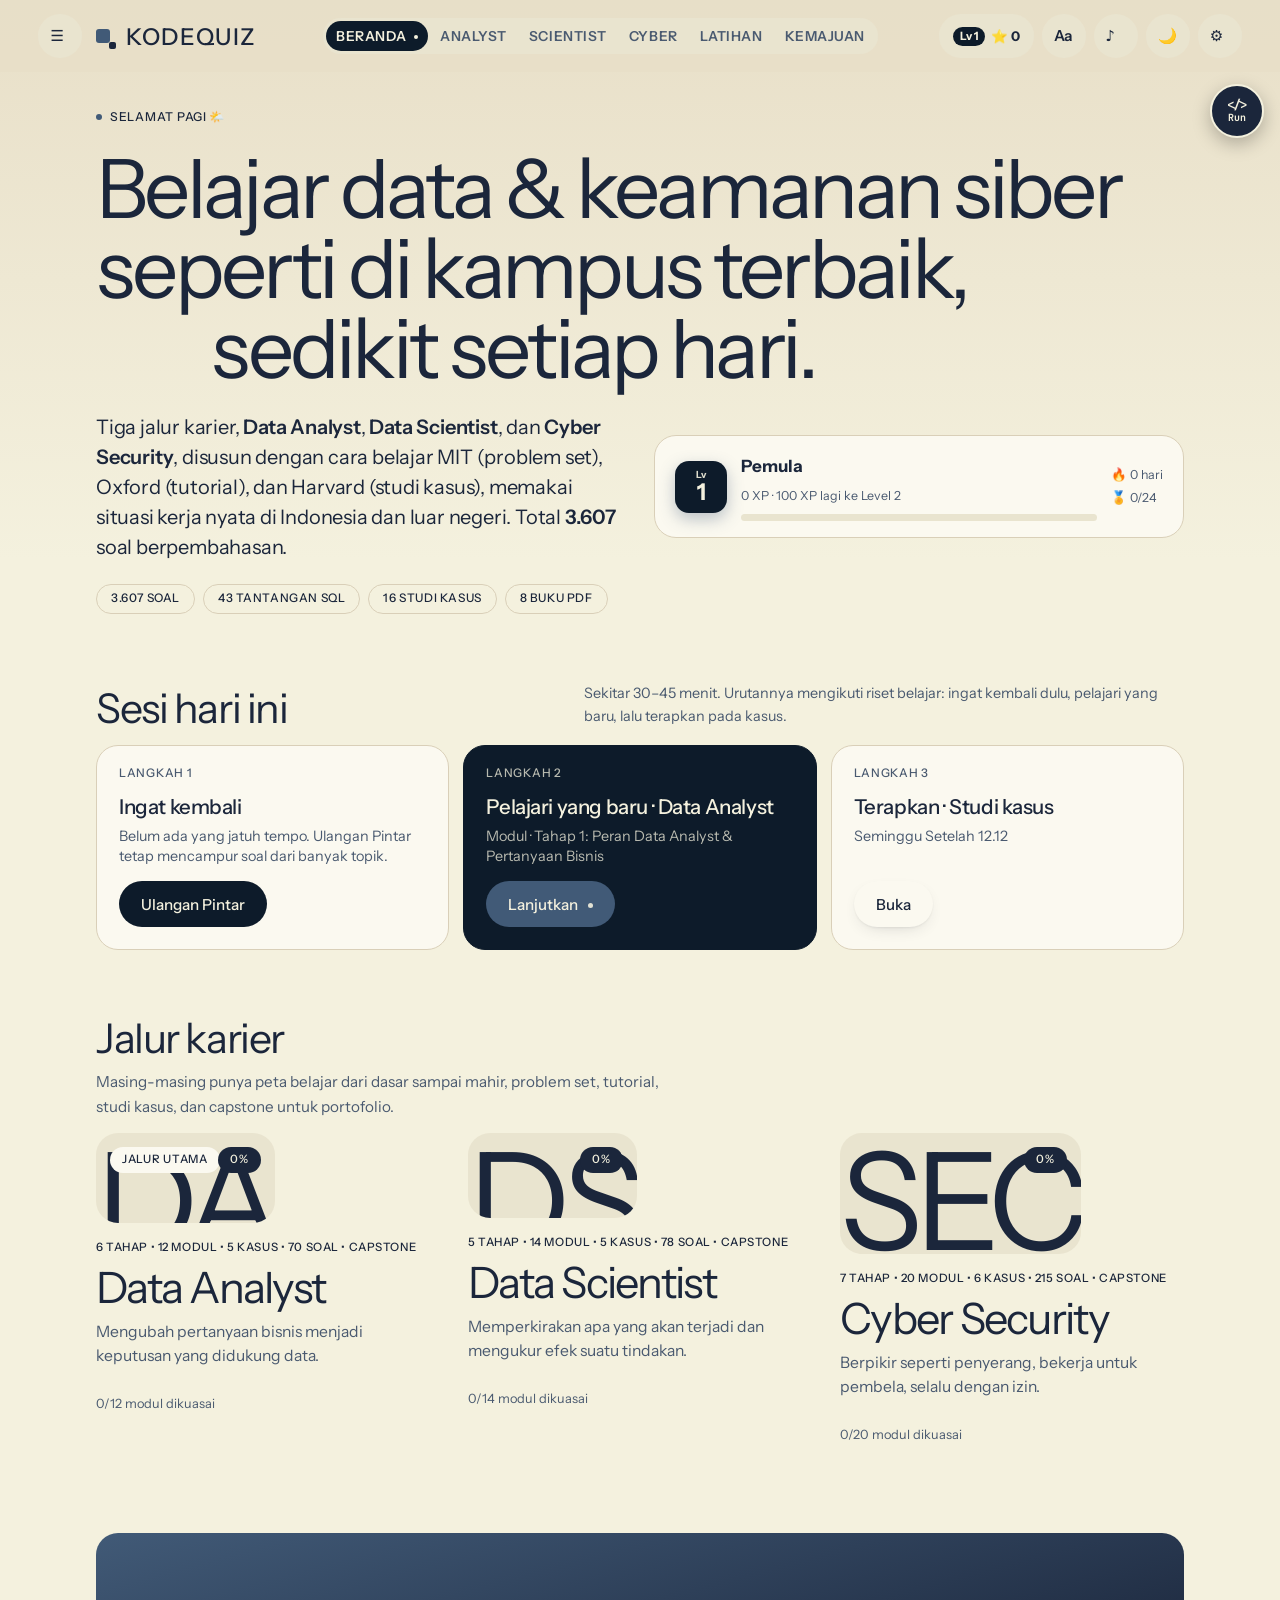
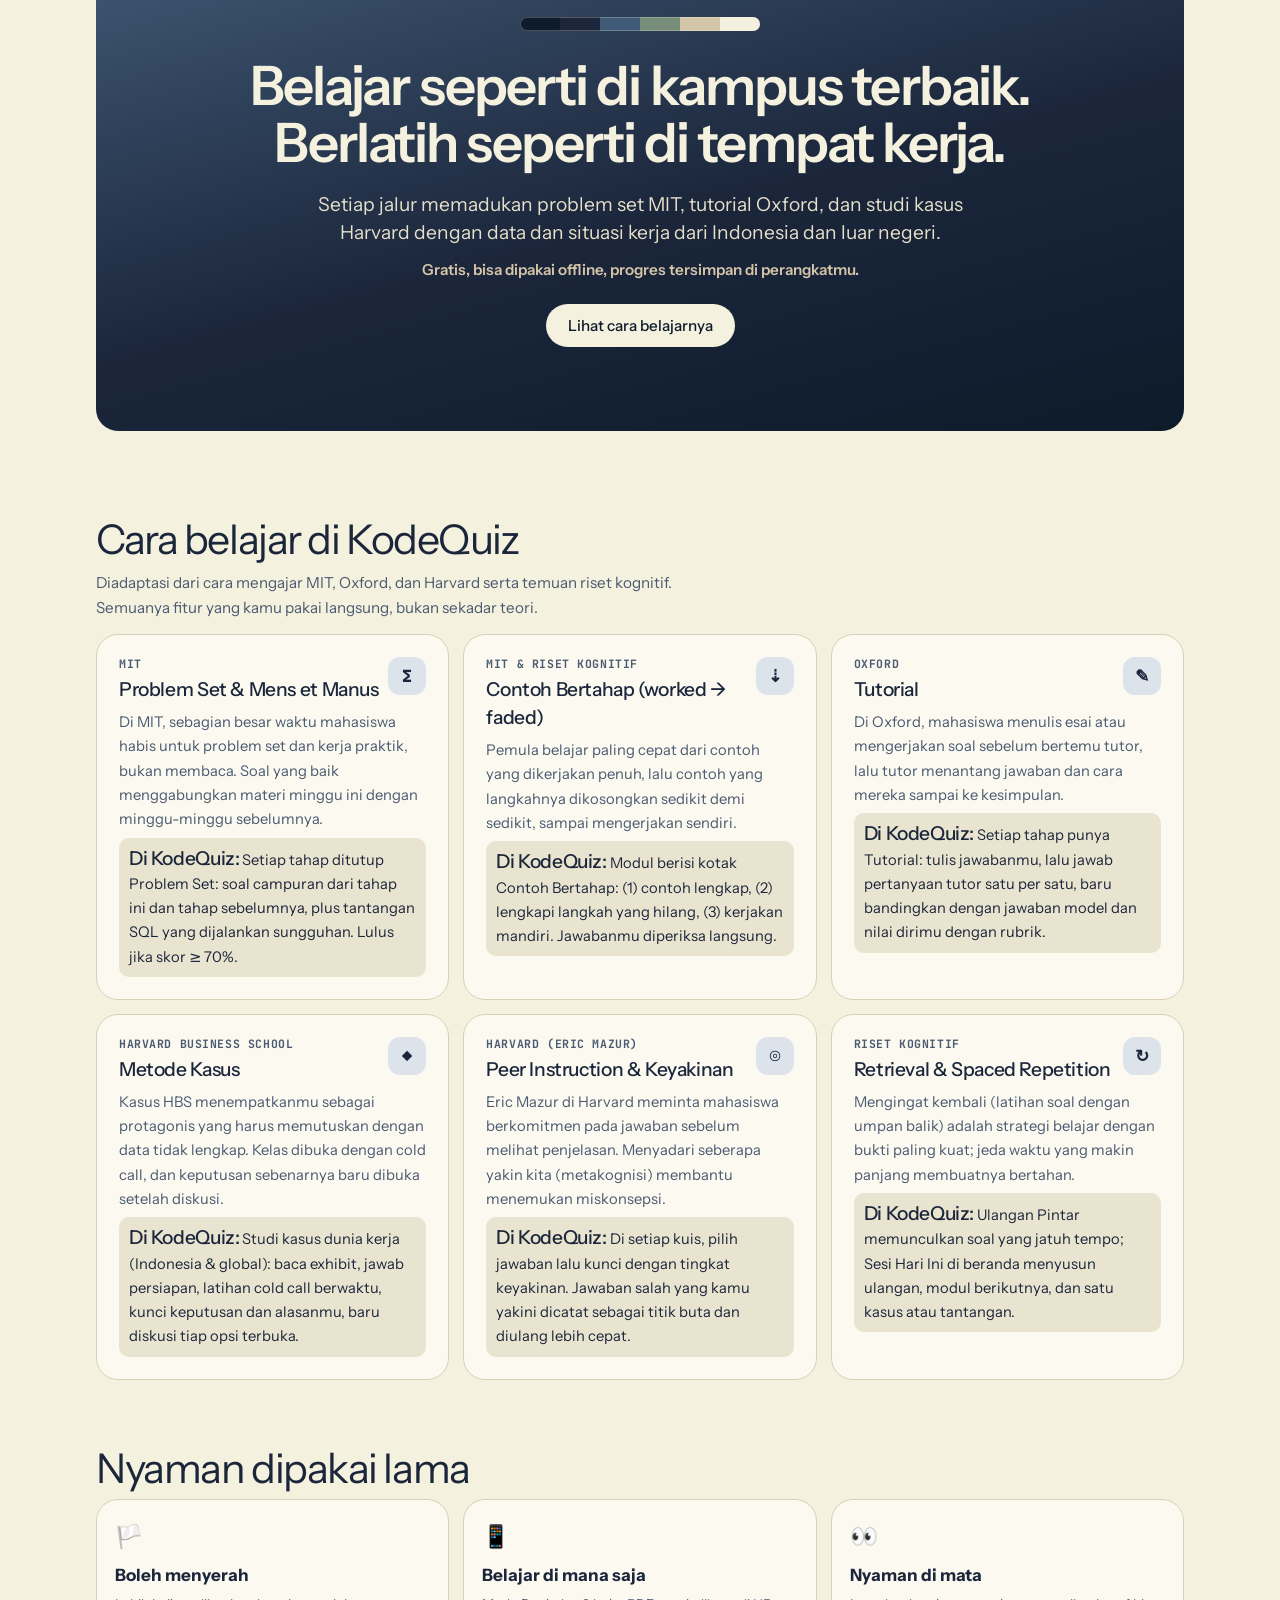
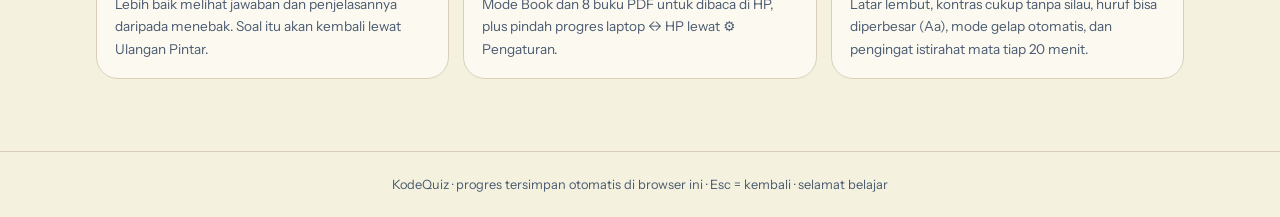
==== index.html @ 6a63896a "Python 2x lipat (638 soal + materi Pendalaman), petunjuk kode per langkah, Kamus kata koding, bubble" ====
<!DOCTYPE html>
<html lang="id">
<head>
<meta charset="UTF-8">
<meta name="viewport" content="width=device-width, initial-scale=1">
<meta name="color-scheme" content="light dark">
<meta name="description" content="Jalur belajar Data Analyst, Data Scientist, dan Cyber Security (hacker etis) dengan problem set ala MIT, tutorial ala Oxford, dan studi kasus ala Harvard dari dunia kerja Indonesia dan global. 2.000+ soal berpembahasan, Lab SQL, bisa offline.">
<meta name="theme-color" content="#F4F1DE" media="(prefers-color-scheme: light)">
<meta name="theme-color" content="#0D1B2A" media="(prefers-color-scheme: dark)">
<link rel="manifest" href="manifest.webmanifest">
<link rel="apple-touch-icon" href="ikon/ikon-192.png">
<title>KodeQuiz — Jalur Data Analyst, Data Scientist & Cyber Security</title>
<link rel="icon" href="ikon/ikon.svg" type="image/svg+xml">
<link rel="preconnect" href="https://fonts.googleapis.com">
<link rel="preconnect" href="https://fonts.gstatic.com" crossorigin>
<link href="https://fonts.googleapis.com/css2?family=Instrument+Sans:wght@400..700&family=JetBrains+Mono:wght@500;700&display=swap" rel="stylesheet">
<link rel="stylesheet" href="css/style.css">
<link rel="stylesheet" href="atelier/atelier.css">
<link rel="stylesheet" href="atelier/theme.css">
<link rel="stylesheet" href="jalur/jalur.css">
<link rel="stylesheet" href="atelier/belajar.css">
<link rel="stylesheet" href="atelier/holst.css">
<link rel="stylesheet" href="css/runner.css">
<script src="atelier/theme.js"></script>
<script src="atelier/atelier.js"></script>
<script defer src="atelier/nyaman.js"></script>
<script defer src="atelier/musik.js"></script>
</head>
<body>

<header class="topbar">
  <div class="topbar-kiri">
    <button class="nav-btn ikon" id="btn-menu" title="Menu & cari (Ctrl+K)" aria-label="Buka menu dan pencarian" aria-haspopup="dialog">☰</button>
    <button class="nav-btn tersembunyi" id="btn-nav-kembali" title="Kembali (Esc)">←<span class="nav-label"> Kembali</span></button>
    <button class="nav-btn tersembunyi" id="btn-nav-beranda" title="Ke beranda">🏠<span class="nav-label"> Beranda</span></button>
    <button class="logo" id="logo" title="Beranda"><i class="logo-tanda" aria-hidden="true"></i>Kode<span>Quiz</span></button>
  </div>
  <nav class="nav-utama" aria-label="Navigasi utama">
    <button data-tab="beranda">Beranda</button>
    <button data-tab="da"><span class="nav-panjang">Data </span>Analyst</button>
    <button data-tab="ds"><span class="nav-panjang">Data </span>Scientist</button>
    <button data-tab="cyber">Cyber<span class="nav-panjang"> Security</span></button>
    <button data-tab="latihan">Latihan</button>
    <button data-tab="kemajuan">Kemajuan</button>
  </nav>
  <div class="topbar-stat">
    <div class="pil pil-xp" id="pil-xp" title="Level & total XP"><span class="pil-lv">Lv <b id="stat-level">1</b></span><span class="pil-xp-angka">⭐ <b id="stat-xp">0</b></span></div>
    <div class="pil" title="Hari berturut-turut belajar">🔥 <b id="stat-streak">0</b></div>
    <button class="nav-btn ikon" id="btn-tema" title="Ganti tema">🌙</button>
    <button class="nav-btn ikon" id="btn-atur" title="Pengaturan: suara, efek, pindah progres">⚙️</button>
  </div>
</header>

<main>

<!-- ============ BERANDA ============ -->
<section id="layar-beranda" class="layar">
  <div class="hero">
    <p class="eyebrow" id="sapaan">Halo</p>
    <h1>Belajar data &amp; keamanan siber seperti di kampus terbaik, <em>sedikit setiap hari.</em></h1>
    <div class="hero-baris">
      <p class="hero-sub">Tiga jalur karier, <b>Data Analyst</b>, <b>Data Scientist</b>, dan <b>Cyber Security</b>, disusun dengan cara belajar MIT (problem set), Oxford (tutorial), dan Harvard (studi kasus), memakai situasi kerja nyata di Indonesia dan luar negeri. Total <b id="stat-total">0</b> soal berpembahasan.</p>
      <div class="level-kartu" id="level-kartu"></div>
    </div>
    <div class="statistik" id="hero-chip" aria-label="Isi KodeQuiz"></div>
  </div>

  <section class="blok" aria-labelledby="sesi-judul">
    <div class="sesi-kepala">
      <h2 class="sec-judul" id="sesi-judul">Sesi hari ini</h2>
      <p class="sec-sub">Sekitar 30–45 menit. Urutannya mengikuti riset belajar: ingat kembali dulu, pelajari yang baru, lalu terapkan pada kasus.</p>
    </div>
    <div class="sesi-grid">
      <div class="sesi-item">
        <span class="sesi-no">1</span>
        <div class="sesi-teks"><b>Ingat kembali</b><small id="sesi-ulang-ket">Soal yang jatuh tempo dan titik buta muncul lebih dulu.</small></div>
        <button class="btn btn-hijau" id="btn-ulang">Ulangan Pintar<span id="badge-ulang" class="badge tersembunyi"></span></button>
      </div>
      <div class="sesi-item" id="sesi-2"></div>
      <div class="sesi-item" id="sesi-3"></div>
    </div>
  </section>

  <section class="blok blok-goresan" aria-labelledby="jalur-judul">
    <svg class="goresan" viewBox="0 0 420 520" aria-hidden="true"><path d="M-40 40 C 150 40, 320 150, 330 290 C 338 420, 230 500, 120 470" fill="none" stroke="currentColor" stroke-width="26" stroke-linecap="round"/></svg>
    <h2 class="sec-judul" id="jalur-judul">Jalur karier</h2>
    <p class="sec-sub">Masing-masing punya peta belajar dari dasar sampai mahir, problem set, tutorial, studi kasus, dan capstone untuk portofolio.</p>
    <div class="jalur-kartu-grid" id="jalur-kartu"></div>
  </section>

  <section class="pernyataan" aria-label="Tentang KodeQuiz">
    <h2>Belajar seperti di kampus terbaik.<br>Berlatih seperti di tempat kerja.</h2>
    <p>Setiap jalur memadukan problem set MIT, tutorial Oxford, dan studi kasus Harvard dengan data dan situasi kerja dari Indonesia dan luar negeri.</p>
    <p class="pernyataan-aksen">Gratis, bisa dipakai offline, progres tersimpan di perangkatmu.</p>
    <button class="btn btn-terang" id="btn-ke-metode">Lihat cara belajarnya</button>
  </section>

  <section class="blok" aria-labelledby="metode-judul">
    <h2 class="sec-judul" id="metode-judul">Cara belajar di KodeQuiz</h2>
    <p class="sec-sub">Diadaptasi dari cara mengajar MIT, Oxford, dan Harvard serta temuan riset kognitif. Semuanya fitur yang kamu pakai langsung, bukan sekadar teori.</p>
    <div class="metode-grid" id="metode-grid"></div>
  </section>

  <div class="cara">
    <h2 class="sec-judul">Nyaman dipakai lama</h2>
    <div class="cara-grid">
      <div class="cara-item"><span class="cara-em">🏳️</span><b>Boleh menyerah</b><p>Lebih baik melihat jawaban dan penjelasannya daripada menebak. Soal itu akan kembali lewat Ulangan Pintar.</p></div>
      <div class="cara-item"><span class="cara-em">📱</span><b>Belajar di mana saja</b><p>Mode Book dan 8 buku PDF untuk dibaca di HP, plus pindah progres laptop ↔ HP lewat ⚙️ Pengaturan.</p></div>
      <div class="cara-item"><span class="cara-em">👀</span><b>Nyaman di mata</b><p>Latar lembut, kontras cukup tanpa silau, huruf bisa diperbesar (Aa), mode gelap otomatis, dan pengingat istirahat mata tiap 20 menit.</p></div>
    </div>
  </div>
</section>

<!-- ============ LATIHAN BEBAS ============ -->
<section id="layar-latihan" class="layar tersembunyi">
  <p class="eyebrow">Latihan bebas</p>
  <h2 class="set-h">Semua topik, alat praktik, dan kuis acak</h2>
  <p class="set-sub">Untuk memperkuat dasar di luar jalur: Excel, SQL, BI, statistik, ERP, karier, dan bahasa pemrograman.</p>
  <div class="kuis-acak">
    <div class="lingkup-wrap">
      <span class="lingkup-label">Kuis acak dari:</span>
      <button class="lingkup" data-lingkup="jalur">Jalur DA & DS</button>
      <button class="lingkup" data-lingkup="data">Data & Bisnis</button>
      <button class="lingkup" data-lingkup="karier">Karier</button>
      <button class="lingkup" data-lingkup="coding">Coding prioritas</button>
      <button class="lingkup" data-lingkup="opsional">Coding bukan prioritas</button>
      <button class="lingkup" data-lingkup="semua">Semua</button>
    </div>
    <button class="btn btn-utama btn-besar" id="btn-random">🎲 Kuis Acak — 10 Soal <small class="btn-ket" id="random-sisa"></small></button>
  </div>

  <div class="fitur-grid">
    <button class="fitur fitur-utama" id="fitur-lab">
      <span class="fitur-label">Gaya tes interview</span>
      <b class="fitur-judul">🧪 Lab SQL</b>
      <p>Tantangan bercerita dari situasi kerja: skema, hasil yang diharapkan, 3 petunjuk bertahap, lalu <b>Jalankan</b> dan <b>Kumpulkan</b>. Jalan offline.</p>
      <div class="mini-bar"><div id="fitur-lab-prog"></div></div>
      <small id="fitur-lab-ket"></small>
    </button>
    <button class="fitur fitur-utama" id="fitur-pylab">
      <span class="fitur-label">Coding test Python &amp; Odoo</span>
      <b class="fitur-judul">🐍 Lab Coding Test</b>
      <p>Tulis fungsi Python sungguhan, dinilai otomatis dengan tes tersembunyi. Ada logika bisnis ala Odoo, otomasi data, dan <b>simulasi tes 60 menit</b>.</p>
      <div class="mini-bar"><div id="fitur-pylab-prog"></div></div>
      <small id="fitur-pylab-ket"></small>
    </button>
    <button class="fitur fitur-utama fitur-buku" id="fitur-buku">
      <span class="fitur-label">Book</span>
      <b class="fitur-judul">📖 Belajar tanpa laptop</b>
      <p><b>8 buku PDF</b> (termasuk Jalur Data Analyst & Data Scientist) dan versi per bab yang soalnya bisa diketuk, termasuk modul jalur DA & DS.</p>
      <div class="mini-bar"><div id="fitur-buku-prog"></div></div>
      <small id="fitur-buku-ket"></small>
    </button>
    <button class="fitur" id="fitur-proyek">
      <b class="fitur-judul">🚀 Proyek SalesKu</b>
      <p>Bangun dashboard penjualan dari file kosong; setiap langkah dicek otomatis.</p>
      <div class="mini-bar"><div id="fitur-proyek-prog"></div></div>
      <small id="fitur-proyek-ket"></small>
    </button>
    <button class="fitur" id="fitur-rencana">
      <b class="fitur-judul">🗓️ Rencana 6 Minggu</b>
      <p>Excel, SQL, proyek, portofolio, CV, sampai melamar.</p>
      <div class="mini-bar"><div id="fitur-rencana-prog"></div></div>
      <small id="fitur-rencana-ket"></small>
    </button>
  </div>

  <div id="grup-topik"></div>
</section>

<!-- ============ KEMAJUAN ============ -->
<section id="layar-kemajuan" class="layar tersembunyi">
  <p class="eyebrow">Kemajuan</p>
  <h2 class="set-h">Rapor belajarmu</h2>
  <p class="set-sub">Semua dihitung dari aktivitasmu di perangkat ini. Pindahkan ke perangkat lain lewat ⚙️ Pengaturan.</p>
  <div id="kemajuan-isi"></div>
  <section class="lencana-wrap">
    <h2 class="sec-judul">🏅 Lencana <span class="chip-kecil" id="lencana-hitung"></span></h2>
    <p class="sec-sub">Kumpulkan dengan belajar konsisten. Setiap lencana baru dirayakan 🎉</p>
    <div class="lencana-grid" id="lencana-grid"></div>
  </section>
</section>

<!-- ============ JALUR KARIER (Data Analyst / Data Scientist) ============ -->
<section id="layar-jalur" class="layar tersembunyi"><div id="jalur-isi"></div></section>

<!-- ============ STUDI KASUS (metode kasus Harvard) ============ -->
<section id="layar-kasus" class="layar tersembunyi"><div id="kasus-isi"></div></section>

<!-- ============ TUTORIAL (sistem tutorial Oxford) ============ -->
<section id="layar-tutorial" class="layar tersembunyi"><div id="tutorial-isi"></div></section>

<!-- ============ TOPIK (daftar bab) ============ -->
<section id="layar-topik" class="layar tersembunyi">
  <div class="topik-head">
    <span id="topik-ikon" class="kartu-ikon besar"></span>
    <div><h2 class="set-h" id="topik-judul">Topik</h2><p class="set-sub" id="topik-sub"></p></div>
  </div>
  <div id="topik-prio"></div>
  <button class="unduh-kotak kotak-buku" id="btn-topik-buku">📖 <span><b>Baca topik ini sebagai buku</b><small>Materi + Uji Diri dalam mode baca yang nyaman di HP.</small></span></button>
  <a id="topik-unduh" class="unduh-kotak tersembunyi" href="latihan/latihan-excel-penjualan.xlsx" download>
    📥 <span><b>Unduh file latihan Excel</b><small>Dataset penjualan + tugas praktik per bab (.xlsx). Kerjakan di Excel/Google Sheets sambil belajar.</small></span>
  </a>
  <div id="daftar-bab" class="daftar-bab"></div>
  <div class="topik-latihan">
    <p>Sudah selesai semua bab? Uji pemahaman menyeluruh:</p>
    <button class="btn btn-garis" id="btn-latihan-topik">Latihan Campuran Topik Ini (20 soal)</button>
  </div>
</section>

<!-- ============ MATERI ============ -->
<section id="layar-materi" class="layar tersembunyi">
  <p class="eyebrow" id="materi-eyebrow"></p>
  <h2 class="materi-judul" id="materi-judul"></h2>
  <article class="materi-kotak" id="materi-isi"></article>
  <div class="materi-aksi">
    <button class="btn btn-garis" id="btn-materi-prev">← Bab sebelumnya</button>
    <button class="btn btn-utama btn-besar" id="btn-mulai-bab">Saya paham, lanjut ke soal →</button>
    <button class="btn btn-garis" id="btn-materi-next">Bab berikutnya →</button>
  </div>
</section>

<!-- ============ KUIS ============ -->
<!-- Materi bab muncul sebelum soal dari bab yang belum dibaca (dan lewat tombol 📖 Materi) -->
<dialog id="dlg-materi" class="dlg-materi" aria-labelledby="dlg-materi-judul">
  <p class="eyebrow" id="dlg-materi-eyebrow"></p>
  <h2 class="materi-judul" id="dlg-materi-judul"></h2>
  <p class="dlg-materi-ket" id="dlg-materi-ket"></p>
  <article class="materi-kotak" id="dlg-materi-isi"></article>
  <div class="materi-aksi"><button class="btn btn-utama btn-besar" id="btn-dlg-paham">Saya paham, kerjakan soal →</button></div>
</dialog>

<section id="layar-kuis" class="layar tersembunyi">
  <div class="kuis-head">
    <span><span class="chip" id="kuis-topik">Excel</span> <span class="kuis-lv" id="kuis-level">Dasar</span> <span class="combo" id="combo" aria-live="polite"></span></span>
    <span class="kuis-kanan">
      <span id="kuis-progres" class="kuis-prog">1 / 10</span>
      <button class="btn-keluar" id="btn-kuis-materi" title="Baca materi bab soal ini">📖 Materi</button>
      <button class="btn-keluar" id="btn-keluar" title="Keluar dari kuis">✕ Keluar</button>
    </span>
  </div>
  <div class="bar"><div class="bar-isi" id="bar-isi"></div></div>
  <div class="kartu-soal" id="kartu-soal">
    <div id="kuis-data" class="kuis-data tersembunyi"></div>
    <h2 class="pertanyaan" id="kuis-pertanyaan"></h2>
    <pre class="kode-soal tersembunyi" id="kuis-kode"></pre>
    <div id="kuis-jawaban"></div>
    <div id="kuis-yakin" class="kuis-yakin tersembunyi" role="group" aria-label="Kunci jawaban dengan tingkat keyakinan">
      <span class="yakin-tanya">Kunci jawabanmu. Seberapa yakin?</span>
      <button class="btn-yakin" data-y="yakin">Yakin <kbd>Y</kbd></button>
      <button class="btn-yakin" data-y="ragu">Ragu <kbd>R</kbd></button>
      <button class="btn-yakin" data-y="tebak">Menebak <kbd>T</kbd></button>
    </div>
    <div class="kuis-bantuan" id="kuis-bantuan">
      <button class="btn-bantuan" id="btn-petunjuk" title="Pintasan: H">💡 Petunjuk</button>
      <button class="btn-bantuan" id="btn-menyerah">🏳️ Menyerah, lihat jawaban</button>
      <span class="pintasan">Pintasan: 1–4 pilih · Y/R/T kunci · H petunjuk · Enter lanjut</span>
    </div>
    <div id="kuis-feedback" class="feedback tersembunyi"></div>
    <button class="btn btn-utama tersembunyi" id="btn-lanjut">Lanjut →</button>
  </div>
</section>

<!-- ============ HASIL ============ -->
<section id="layar-hasil" class="layar tersembunyi">
  <div class="hasil-kotak" id="hasil-kotak">
    <div class="hasil-sinar" aria-hidden="true"></div>
    <div class="hasil-medali" id="hasil-medali" aria-hidden="true">🏆</div>
    <p class="hasil-judul" id="hasil-judul">Sempurna!</p>
    <div class="hasil-bintang" id="hasil-bintang" role="img"></div>
    <div class="hasil-cincin">
      <svg viewBox="0 0 120 120" aria-hidden="true"><circle class="cincin-latar" cx="60" cy="60" r="52"/><circle class="cincin-isi" id="cincin-isi" cx="60" cy="60" r="52"/></svg>
      <div class="cincin-teks"><b id="hasil-persen">0%</b><small>skor</small></div>
    </div>
    <div class="hasil-chip" id="hasil-chip"></div>
    <div id="hasil-ekstra"></div>
    <p id="hasil-pesan" class="hasil-pesan"></p>
    <div class="hasil-level" id="hasil-level"></div>
    <div class="hasil-aksi">
      <button class="btn btn-utama" id="btn-ulangi-salah">Ulangi Soal yang Salah</button>
      <button class="btn btn-garis" id="btn-hasil-kembali">← Kembali</button>
      <button class="btn btn-garis" id="btn-hasil-beranda">🏠 Beranda</button>
    </div>
  </div>
  <div id="hasil-salah"></div>
</section>

<!-- ============ PROYEK: daftar langkah ============ -->
<section id="layar-proyek" class="layar tersembunyi">
  <p class="eyebrow">🚀 Belajar dari Awal</p>
  <h2 class="set-h" id="proyek-judul"></h2>
  <p class="set-sub" id="proyek-ringkas"></p>
  <div class="proyek-cara">
    <div><b>1. Baca</b><span>penjelasan & kode langkah itu</span></div>
    <div><b>2. Ketik</b><span>sendiri di editor (tanpa copy-paste)</span></div>
    <div><b>3. Bandingkan</b><span>"Hasil kamu" dengan "Target"</span></div>
    <div><b>4. Cek</b><span>otomatis → lanjut langkah berikutnya</span></div>
  </div>
  <div class="prog-baris"><div class="mini-bar besar"><div id="proyek-progres-isi"></div></div><span id="proyek-progres-teks"></span></div>
  <button class="btn btn-utama btn-besar" id="btn-proyek-lanjut">Mulai →</button>
  <div class="proyek-selesai tersembunyi" id="proyek-selesai">
    <h3>🎉 Proyekmu selesai! Saatnya dipublikasikan</h3>
    <p>Unduh ketiga file, simpan dalam satu folder <code>salesku/</code>, lalu:</p>
    <ol>
      <li><b>GitHub:</b> buat repository baru → <i>Add file → Upload files</i> → seret ketiga file → <i>Commit</i>.</li>
      <li><b>Netlify:</b> <i>Add new site → Deploy manually</i> → seret folder <code>salesku/</code>. Atau sambungkan ke repo GitHub agar otomatis update.</li>
      <li>Taruh link-nya di CV & portofolio: <i>"SalesKu — dashboard penjualan (HTML, CSS, JavaScript)"</i>.</li>
    </ol>
    <div class="unduh-baris">
      <button class="btn btn-garis" data-unduh="html">📄 index.html</button>
      <button class="btn btn-garis" data-unduh="css">🎨 style.css</button>
      <button class="btn btn-garis" data-unduh="js">⚙️ app.js</button>
      <button class="btn btn-garis" data-unduh="">📦 Versi 1 file</button>
    </div>
  </div>
  <h3 class="sec-judul">Semua langkah</h3>
  <div id="daftar-langkah" class="daftar-bab"></div>
  <div class="topik-latihan">
    <p>Ingin menyimpan kodemu kapan saja?</p>
    <div class="unduh-baris">
      <button class="btn btn-garis" data-unduh="html">📄 index.html</button>
      <button class="btn btn-garis" data-unduh="css">🎨 style.css</button>
      <button class="btn btn-garis" data-unduh="js">⚙️ app.js</button>
      <button class="btn btn-garis btn-bahaya-garis" id="btn-reset-proyek">↺ Mulai ulang proyek</button>
    </div>
  </div>
</section>

<!-- ============ PROYEK: satu langkah ============ -->
<section id="layar-langkah" class="layar tersembunyi">
  <div class="langkah-atas">
    <div>
      <p class="eyebrow" id="langkah-eyebrow"></p>
      <h2 class="materi-judul" id="langkah-judul"></h2>
    </div>
    <button class="btn btn-garis btn-kecil" id="btn-proyek-daftar">☰ Daftar langkah</button>
  </div>
  <div class="bar tipis"><div class="bar-isi" id="langkah-bar"></div></div>

  <div class="langkah-grid">
    <!-- kiri: materi -->
    <div class="langkah-kiri">
      <div class="materi-kotak">
        <p class="tujuan"><b>🎯 Tujuan:</b> <span id="langkah-tujuan"></span></p>
        <div id="langkah-penjelasan"></div>
        <div class="catatan" id="langkah-konsep"><b>🔗 Hubungannya dengan Excel/SQL:</b> <span id="langkah-konsep-isi"></span></div>
      </div>
      <h3 class="sub-judul">✍️ Ketik kode ini</h3>
      <div id="langkah-instruksi"></div>
      <div class="harapan"><b>👀 Seharusnya tampil:</b> <span id="langkah-harapan"></span></div>
    </div>

    <!-- kanan: editor, cek, pratinjau -->
    <div class="langkah-kanan">
      <div class="editor">
        <div class="editor-tab">
          <button class="tab-file" data-file="html">index.html</button>
          <button class="tab-file" data-file="css">style.css</button>
          <button class="tab-file" data-file="js">app.js</button>
        </div>
        <div class="editor-badan">
          <pre class="editor-nomor" id="editor-nomor" aria-hidden="true">1</pre>
          <textarea id="editor-teks" spellcheck="false" autocapitalize="off" autocomplete="off" aria-label="Editor kode"></textarea>
        </div>
      </div>
      <div class="aksi-langkah">
        <button class="btn btn-utama" id="btn-cek">▶ Cek kodeku</button>
        <button class="btn-bantuan" id="btn-petunjuk-langkah">💡 Petunjuk</button>
        <button class="btn-bantuan" id="btn-jawaban-langkah">🏳️ Lihat kode jawaban</button>
        <span class="pintasan">Ctrl+Enter = cek</span>
      </div>
      <div id="hasil-cek" class="hasil-cek"></div>
      <div class="panel-lulus tersembunyi" id="panel-lulus">
        <span class="lulus-emoji">🎉</span>
        <div><b>Lulus!</b> <span id="lulus-teks"></span></div>
        <button class="btn btn-hijau" id="btn-lulus-lanjut">Lanjut →</button>
      </div>

      <div class="pratinjau">
        <div class="pratinjau-tab">
          <button class="tab-pratinjau" data-tab="kamu">👁️ Hasil kamu</button>
          <button class="tab-pratinjau" data-tab="target">🎯 Target</button>
          <button class="tab-pratinjau" data-tab="konsol">› Console <span id="badge-konsol" class="badge-kecil"></span></button>
          <span class="pratinjau-alat">
            <button class="btn-mini" id="btn-muat-ulang" title="Muat ulang pratinjau">↻ Muat ulang</button>
            <button class="btn-mini" id="btn-hapus-simpanan" title="Hapus data localStorage proyek">🗑 Hapus data tersimpan</button>
          </span>
        </div>
        <p class="pratinjau-ket" id="pratinjau-ket"></p>
        <iframe id="frame-kamu" class="frame" title="Hasil kodemu"></iframe>
        <iframe id="frame-target" class="frame tersembunyi" title="Target tampilan"></iframe>
        <div id="konsol" class="konsol tersembunyi"></div>
      </div>
    </div>
  </div>

  <div class="langkah-nav">
    <button class="btn btn-garis" id="btn-langkah-prev">← Langkah sebelumnya</button>
    <button class="btn btn-utama" id="btn-langkah-next" disabled>Langkah berikutnya →</button>
  </div>
  <iframe id="frame-tes" class="frame-tes" title="Pengecekan otomatis" aria-hidden="true" tabindex="-1"></iframe>
</section>

<!-- ============ LAB SQL (format tes interview bercerita) ============ -->
<section id="layar-sqllab" class="layar tersembunyi">
  <div class="lab-kepala">
    <div>
      <p class="eyebrow">🧪 Lab SQL · <span id="lab-mesin">memuat mesin SQLite…</span></p>
      <h2 class="set-h">Tantangan SQL dunia kerja</h2>
    </div>
    <div class="lab-prog"><span id="lab-progres"></span><div class="mini-bar"><div id="lab-prog-isi"></div></div></div>
  </div>
  <div class="lab-filter" id="lab-filter" role="group" aria-label="Saring tantangan"></div>
  <div class="lab-nav" id="lab-nav"></div>
  <div class="lab-grid">
    <div class="lab-kiri">
      <div class="lab-tab" role="tablist">
        <button class="lab-tab-btn aktif" role="tab" data-panel="tantangan">Tantangan</button>
        <button class="lab-tab-btn" role="tab" data-panel="solusi">Solusi</button>
        <button class="lab-tab-btn" role="tab" data-panel="riwayat">Riwayat <span id="lab-riwayat-n" class="chip-kecil"></span></button>
      </div>
      <div class="lab-panel materi-kotak" id="lab-panel-tantangan">
        <div class="lab-atas">
          <span class="lab-posisi" id="lab-posisi"></span>
          <span><button class="btn-mini" id="btn-lab-prev" aria-label="Tantangan sebelumnya">‹</button> <button class="btn-mini" id="btn-lab-next" aria-label="Tantangan berikutnya">›</button></span>
        </div>
        <h3 class="lab-judul" id="lab-judul"></h3>
        <div class="lab-label" id="lab-label"></div>
        <div class="lab-cerita" id="lab-cerita"></div>
        <h4 class="lab-sub">Tugas</h4>
        <p id="lab-soal"></p>
        <details class="lab-lipat"><summary>Skema database <span class="chip-kecil" id="lab-skema-n"></span></summary><div id="lab-tabel"></div></details>
        <details class="lab-lipat"><summary>Hasil yang diharapkan</summary><div id="lab-harap"></div></details>
        <details class="lab-lipat" id="lab-bantuan"><summary>Bantuan · <span id="lab-bantuan-n"></span></summary><div id="lab-petunjuk-isi"></div></details>
      </div>
      <div class="lab-panel materi-kotak tersembunyi" id="lab-panel-solusi"></div>
      <div class="lab-panel materi-kotak tersembunyi" id="lab-panel-riwayat"></div>
    </div>
    <div class="lab-kanan">
      <div class="editor">
        <div class="editor-tab"><span class="tab-file aktif">query.sql</span><span class="editor-info"><button class="btn-mini" id="btn-lab-reset" title="Kosongkan editor">↺ Reset</button> <span id="lab-karakter">0 karakter</span></span></div>
        <textarea id="lab-query" class="lab-query" spellcheck="false" autocapitalize="off" placeholder="SELECT …" aria-label="Editor SQL"></textarea>
      </div>
      <div class="aksi-langkah">
        <button class="btn btn-garis" id="btn-lab-jalankan">▶ Jalankan</button>
        <button class="btn btn-utama" id="btn-lab-kumpul">✓ Kumpulkan jawaban</button>
        <span class="pintasan">Ctrl+Enter jalankan · Ctrl+Shift+Enter kumpulkan</span>
      </div>
      <div id="lab-status" class="lab-status tersembunyi"></div>
      <div id="lab-hasil" class="lab-hasil"></div>
    </div>
  </div>
</section>

<!-- ============ LAB CODING TEST PYTHON & STUDI KASUS KODING (js/fitur/py-lab.js) ============ -->
<section id="layar-pylab" class="layar tersembunyi">
  <div class="lab-kepala">
    <div>
      <p class="eyebrow" id="pl-eyebrow">🐍 Lab Coding Test</p>
      <h2 class="set-h" id="pl-h">Tantangan Python dunia kerja</h2>
    </div>
    <div class="lab-prog"><span id="pl-progres"></span><div class="mini-bar"><div id="pl-prog-isi"></div></div></div>
  </div>
  <div class="lab-filter" id="pl-filter" role="group" aria-label="Saring tantangan"></div>
  <div id="pl-sim" class="pl-sim tersembunyi" role="status"></div>
  <div class="lab-nav" id="pl-nav"></div>
  <div class="lab-grid">
    <div class="lab-kiri">
      <div class="lab-tab" role="tablist" id="pl-tabs">
        <button class="pl-tab-btn lab-tab-btn" role="tab" data-panel="contoh">Contoh terpandu</button>
        <button class="pl-tab-btn lab-tab-btn aktif" role="tab" data-panel="tantangan">Tugas</button>
        <button class="pl-tab-btn lab-tab-btn" role="tab" data-panel="solusi">Solusi</button>
        <button class="pl-tab-btn lab-tab-btn" role="tab" data-panel="riwayat">Riwayat <span id="pl-riwayat-n" class="chip-kecil"></span></button>
      </div>
      <div class="lab-panel materi-kotak tersembunyi" id="pl-panel-contoh"></div>
      <div class="lab-panel materi-kotak" id="pl-panel-tantangan">
        <div class="lab-atas">
          <span class="lab-posisi" id="pl-posisi"></span>
          <span><button class="btn-mini" id="btn-pl-prev" aria-label="Sebelumnya">‹</button> <button class="btn-mini" id="btn-pl-next" aria-label="Berikutnya">›</button></span>
        </div>
        <h3 class="lab-judul" id="pl-judul"></h3>
        <div class="lab-label" id="pl-label"></div>
        <div class="lab-cerita" id="pl-cerita"></div>
        <div id="pl-kosakata"></div>
        <h4 class="lab-sub">Tugas</h4>
        <p id="pl-soal"></p>
        <div id="pl-mudah"></div>
        <h4 class="lab-sub">Contoh</h4>
        <div id="pl-contoh"></div>
        <p class="kecil" id="pl-tes-ket"></p>
        <details class="lab-lipat" id="pl-bantuan"><summary>Bantuan · <span id="pl-bantuan-n"></span></summary><div id="pl-petunjuk-isi"></div></details>
      </div>
      <div class="lab-panel materi-kotak tersembunyi" id="pl-panel-solusi"></div>
      <div class="lab-panel materi-kotak tersembunyi" id="pl-panel-riwayat"></div>
    </div>
    <div class="lab-kanan">
      <div class="editor" id="pl-editor">
        <div class="editor-tab"><span class="tab-file aktif">solusi.py</span><span class="editor-info"><button class="btn-mini" id="btn-pl-reset" title="Kembalikan kode awal">↺ Kode awal</button> <span id="pl-mesin">Python belum dimuat</span></span></div>
        <textarea id="pl-kode" class="lab-query pl-kode" spellcheck="false" autocapitalize="off" autocomplete="off" aria-label="Editor Python"></textarea>
      </div>
      <div class="aksi-langkah">
        <button class="btn btn-garis" id="btn-pl-jalankan">▶ Jalankan</button>
        <button class="btn btn-utama" id="btn-pl-kumpul">✓ Kumpulkan</button>
        <span class="pintasan">Ctrl+Enter jalankan · Ctrl+Shift+Enter kumpulkan</span>
      </div>
      <div id="pl-status" class="lab-status tersembunyi" aria-live="polite"></div>
      <div id="pl-hasil" class="lab-hasil"></div>
    </div>
  </div>
</section>

<!-- ============ PUSTAKA: ringkasan video + peta belajar (js/fitur/pustaka.js) ============ -->
<section id="layar-pustaka" class="layar tersembunyi">
  <p class="eyebrow">📚 Pustaka KodeQuiz</p>
  <h2 class="set-h">Ringkasan video & peta belajar</h2>
  <p class="set-sub" id="pus-ket"></p>
  <div class="lab-tab" role="tablist">
    <button class="pus-tab lab-tab-btn aktif" role="tab" data-tab="video">▶ Ringkasan video</button>
    <button class="pus-tab lab-tab-btn" role="tab" data-tab="peta">🗺️ Peta belajar</button>
  </div>
  <div class="lab-filter" id="pus-filter" role="group" aria-label="Saring pustaka"></div>
  <div id="pus-video"><div id="pus-daftar"></div></div>
  <div id="pus-peta" class="tersembunyi"></div>
</section>

<!-- ============ KAMUS KATA KODING (js/data/kamus-koding.js, render di js/fitur/pustaka.js) ============ -->
<section id="layar-kamus" class="layar tersembunyi">
  <p class="eyebrow">🔤 Kamus kata koding</p>
  <h2 class="set-h">Istilah koding dengan bahasa sehari-hari</h2>
  <p class="set-sub" id="kamus-ket"></p>
  <input type="search" id="kamus-cari" class="kamus-cari" placeholder="Cari istilah, misalnya navbar, API, commit…" aria-label="Cari istilah" autocomplete="off">
  <div class="lab-filter" id="kamus-filter" role="group" aria-label="Saring kelompok istilah"></div>
  <dl id="kamus-daftar" class="kamus-daftar"></dl>
</section>

<dialog id="dlg-menu" class="dlg-menu" aria-label="Menu dan pencarian">
  <div class="menu-kepala">
    <input type="search" id="menu-cari" placeholder="Cari materi, studi kasus, video…" aria-label="Cari di KodeQuiz" autocomplete="off">
    <button class="btn-mini" id="menu-tutup" aria-label="Tutup menu">✕</button>
  </div>
  <div id="menu-pintas" class="menu-pintas"></div>
  <div id="menu-hasil" class="menu-hasil" aria-live="polite"></div>
</dialog>

<!-- ============ RENCANA 30 HARI ============ -->
<section id="layar-rencana" class="layar tersembunyi">
  <p class="eyebrow">🗓️ Rencana Belajar · 4 minggu inti + 2 minggu lanjutan</p>
  <h2 class="set-h">Dari belajar sampai melamar</h2>
  <p class="set-sub">Sekitar 45–60 menit per hari. Tugas berlabel <span class="chip-kecil">otomatis</span> tercentang sendiri saat kamu menyelesaikannya di aplikasi. Tugas lain dicentang manual.</p>
  <div class="prog-baris"><div class="mini-bar besar"><div id="rencana-prog-isi"></div></div><span id="rencana-prog-teks"></span></div>
  <div id="rencana-isi"></div>
</section>

<!-- ============ BOOK: rak buku & daftar isi ============ -->
<section id="layar-buku" class="layar tersembunyi">
  <p class="eyebrow">📖 Book</p>
  <h2 class="set-h">Belajar tanpa laptop</h2>
  <p class="set-sub">Baca <b>8 buku PDF</b> langsung di sini — nyaman di HP, bisa zoom, mode malam, dan ingat halaman terakhirmu. Mau dinilai? Buka versi <b>interaktif</b> per bab: soalnya bisa diketuk dan dapat XP.</p>
  <div id="buku-lanjut" class="buku-lanjut-wrap"></div>

  <div class="rak-kepala">
    <div><h3 class="sec-judul">📚 Rak Buku PDF</h3><p class="sec-sub" id="buku-rak-ket"></p></div>
    <button class="btn btn-garis btn-kecil" id="btn-buku-offline" title="Unduh semua buku ke perangkat ini agar bisa dibaca tanpa internet">⬇️ Simpan semua untuk offline</button>
  </div>
  <div class="rak" id="buku-rak"></div>

  <h3 class="sec-judul">📝 Baca per bab (interaktif)</h3>
  <p class="sec-sub">Isinya sama dengan buku PDF, tapi soal <i>Uji Diri</i> bisa diketuk, langsung dinilai, dan ikut dihitung di Ulangan Pintar.</p>
  <div class="prog-baris"><div class="mini-bar besar"><div id="buku-prog-isi"></div></div><span id="buku-prog-teks"></span></div>
  <div id="buku-daftar"></div>

  <div class="buku-cara">
    <div class="buku-cara-item"><b>📱 Pasang di HP</b>
      <p>Setelah di-deploy ke Netlify, buka link-nya di HP lalu pilih <i>Tambahkan ke Layar Utama</i>. Tekan <i>Simpan semua untuk offline</i> agar buku tetap bisa dibaca tanpa internet. Progres bisa dipindah lewat ⚙️ Pengaturan.</p></div>
    <div class="buku-cara-item"><b>🖨️ Buat PDF sendiri</b>
      <p>Pilih topik tertentu dan ukuran halaman (HP, A5, A4), lalu simpan sebagai PDF atau cetak di kertas.</p>
      <button class="btn btn-garis btn-kecil" id="btn-buku-cetak">Pilih topik & cetak</button></div>
  </div>
</section>

<!-- ============ BOOK: pembaca PDF ============ -->
<section id="layar-pdf" class="layar tersembunyi">
  <div class="pdf-alat" id="pdf-alat">
    <div class="pdf-baris">
      <button class="btn-mini" id="btn-pdf-tutup" title="Kembali ke rak buku" aria-label="Kembali">←</button>
      <button class="btn-mini" id="btn-pdf-isi" title="Daftar isi buku">☰<span class="lbl"> Isi</span></button>
      <span class="pdf-hal">
        <button class="btn-mini" id="btn-pdf-prev" aria-label="Halaman sebelumnya">‹</button>
        <input id="pdf-input" type="number" min="1" inputmode="numeric" aria-label="Nomor halaman" value="1"><span id="pdf-total">/ –</span>
        <button class="btn-mini" id="btn-pdf-next" aria-label="Halaman berikutnya">›</button>
      </span>
      <span class="pdf-kanan">
        <button class="btn-mini" id="btn-pdf-kecil" aria-label="Perkecil">−</button>
        <button class="btn-mini" id="btn-pdf-besar" aria-label="Perbesar">+</button>
        <button class="btn-mini" id="btn-pdf-malam" title="Mode malam">🌙</button>
        <a class="btn-mini pdf-unduh" id="pdf-unduh" href="#" download title="Unduh PDF">⤓</a>
      </span>
    </div>
    <div class="pdf-baris pdf-baris-bab">
      <span class="pdf-judul-bab" id="pdf-judul-bab"></span>
      <span class="pdf-aksi-bab" id="pdf-aksi-bab"></span>
    </div>
    <div class="baca-bar"><div id="pdf-bar-isi"></div></div>
  </div>
  <div id="pdf-status" class="pdf-status tersembunyi"></div>
  <div class="pdf-gulir" id="pdf-gulir"><div class="pdf-halaman" id="pdf-halaman"></div></div>
  <div class="pdf-laci tersembunyi" id="pdf-laci" role="dialog" aria-label="Daftar isi buku">
    <div class="pdf-laci-panel"><button class="laci-tutup" aria-label="Tutup daftar isi">✕</button><div id="pdf-laci-isi"></div></div>
  </div>
</section>

<!-- ============ BOOK: mode baca ============ -->
<section id="layar-bukubab" class="layar tersembunyi">
  <div class="baca-alat">
    <button class="btn-mini" id="btn-baca-daftar">☰ Daftar isi</button>
    <span class="baca-judul-kecil" id="baca-judul-kecil"></span>
    <span class="baca-ukuran"><button class="btn-mini" id="btn-baca-kecil" aria-label="Perkecil huruf">A−</button><button class="btn-mini" id="btn-baca-besar" aria-label="Perbesar huruf">A+</button></span>
    <div class="baca-bar"><div id="baca-bar-isi"></div></div>
  </div>
  <article class="baca" id="baca-isi"></article>
  <div class="baca-nav">
    <button class="btn btn-garis" id="btn-baca-prev">← Sebelumnya</button>
    <button class="btn btn-utama" id="btn-baca-selesai">✓ Tandai selesai dibaca</button>
    <button class="btn btn-garis" id="btn-baca-next">Berikutnya →</button>
  </div>
</section>

</main>

<nav class="nav-bawah" aria-label="Navigasi utama">
  <button data-tab="beranda"><i aria-hidden="true">⌂</i>Beranda</button>
  <button data-tab="da"><i aria-hidden="true">DA</i>Analyst</button>
  <button data-tab="ds"><i aria-hidden="true">DS</i>Scientist</button>
  <button data-tab="cyber"><i aria-hidden="true">SEC</i>Cyber</button>
  <button data-tab="latihan"><i aria-hidden="true">✎</i>Latihan</button>
  <button data-tab="kemajuan"><i aria-hidden="true">↗</i>Kemajuan</button>
</nav>

<footer class="kaki">KodeQuiz · progres tersimpan otomatis di browser ini · Esc = kembali · selamat belajar</footer>

<!-- Isi buku untuk dicetak / disimpan sebagai PDF (hanya tampil saat mencetak) -->
<div id="cetak" class="cetak"></div>

<!-- Modal & toast -->
<div class="modal tersembunyi" id="modal" role="dialog" aria-modal="true" aria-labelledby="modal-judul">
  <div class="modal-kotak" id="modal-kotak">
    <h3 id="modal-judul"></h3>
    <div id="modal-isi" class="modal-isi"></div>
    <div class="modal-aksi">
      <button class="btn btn-garis" id="modal-tidak">Batal</button>
      <button class="btn btn-utama" id="modal-ya">Ya</button>
    </div>
  </div>
</div>
<div class="toast" id="toast" role="status" aria-live="polite"></div>

<!-- Data -->
<script src="js/data/dataset.js"></script>
<script src="js/data/buku-info.js"></script>
<script src="js/data/jalur.js"></script>
<script src="js/data/kasus.js"></script>
<!-- Bank soal: Data & Bisnis -->
<script src="js/soal/soal-excel.js"></script>
<script src="js/soal/soal-excel-2.js"></script>
<script src="js/soal/soal-sql.js"></script>
<script src="js/soal/soal-sql-2.js"></script>
<script src="js/soal/soal-bi.js"></script>
<script src="js/soal/soal-statistik.js"></script>
<script src="js/soal/soal-erp.js"></script>
<script src="js/soal/soal-erp-2.js"></script>
<script src="js/soal/soal-erp-hitung.js"></script>
<!-- Bank soal: Karier -->
<script src="js/soal/soal-karier.js"></script>
<script src="js/soal/soal-karier-2.js"></script>
<!-- Bank soal: Coding -->
<script src="js/soal/soal-coding-test.js"></script>
<script src="js/soal/soal-python.js"></script>
<script src="js/soal/soal-python-2.js"></script>
<script src="js/soal/soal-python-3.js"></script>
<script src="js/soal/soal-js.js"></script>
<script src="js/soal/soal-js-2.js"></script>
<script src="js/soal/soal-js-3.js"></script>
<script src="js/soal/soal-git.js"></script>
<script src="js/soal/soal-html.js"></script>
<script src="js/soal/soal-css.js"></script>
<script src="js/soal/soal-web-2.js"></script>
<script src="js/soal/soal-web-3.js"></script>
<script src="js/soal/soal-java.js"></script>
<script src="js/soal/soal-java-2.js"></script>
<script src="js/soal/soal-php.js"></script>
<script src="js/soal/soal-php-2.js"></script>
<script src="js/soal/soal-latihan-ekstra.js"></script>
<script src="js/soal/soal-python-4.js"></script>
<script src="js/soal/soal-python-5.js"></script>
<script src="js/soal/soal-python-6.js"></script>
<script src="js/soal/soal-python-7.js"></script>
<!-- Bank soal: Jalur karier data -->
<script src="js/soal/soal-da.js"></script>
<script src="js/soal/soal-ds.js"></script>
<script src="js/soal/soal-cyber.js"></script>
<script src="js/soal/soal-cyber-2.js"></script>
<script src="js/soal/soal-cyber-3.js"></script>
<script src="js/soal/soal-siber.js"></script>
<script src="js/data/kunci-gambar.js"></script>
<script src="js/soal/soal-kasus-sql.js"></script>
<script src="js/soal/lab-python.js"></script>
<script src="js/data/kamus-py.js"></script>
<script src="js/data/kamus-koding.js"></script>
<script src="js/data/pustaka.js"></script>
<!-- Fitur -->
<script src="js/fitur/editor-bantu.js"></script>
<script src="js/fitur/proyek-blok.js"></script>
<script src="js/fitur/proyek-data.js"></script>
<script src="js/fitur/proyek.js"></script>
<script src="js/fitur/sql-lab.js"></script>
<script src="js/fitur/py-lab.js"></script>
<script src="js/fitur/pustaka.js"></script>
<script src="js/fitur/rayakan.js"></script>
<script src="js/fitur/buku.js"></script>
<script src="js/fitur/pdf-baca.js"></script>
<script src="js/fitur/runner.js"></script>
<!-- Inti aplikasi -->
<script src="js/app.js"></script>
<!-- Jalur karier, studi kasus, tutorial, kemajuan (di luar js/ karena memakai DOM) -->
<script src="jalur/jalur.js"></script>
</body>
</html>
---- css/style.css ----
/* ============ KodeQuiz v3 — tema "ruang belajar yang tenang" ============
   Palet sage & biru lembut, saturasi rendah, latar krem hangat yang tidak
   silau. Merah diganti terakota lembut supaya jawaban salah tidak terasa
   "menghukum". Mode gelap otomatis mengikuti sistem atau tombol 🌙. */

:root{
  --bg:#f4f5ef; --permukaan:#fffefb; --permukaan-2:#eef1ea; --garis:#e0e5dc;
  --teks:#2c3a34; --redup:#66756d;
  --utama:#4a8c7f; --utama-gelap:#3b7468; --utama-t:#e3f0ec;
  --biru:#5f87b0; --biru-t:#e6eef6;
  --hijau:#4f9a69; --hijau-t:#e4f2e8; --hijau-teks:#2f6b45;
  --merah:#c56b5a; --merah-t:#f8e9e5; --merah-teks:#8c4436;
  --kuning:#c9933a; --kuning-t:#faf1de; --kuning-teks:#7d5a1d;
  --kode-bg:#24302c; --kode-teks:#e3ece7; --kode-redup:#90a59b;
  --editor-bg:#fbfcf9; --editor-nomor:#a7b4ad;
  --c-excel:#3f8f5f; --c-sql:#5b7fb0; --c-karier:#b07d4f;
  --c-py:#4f7fae; --c-html:#c8724f; --c-css:#5a78c0; --c-js:#b08a25;
  --c-bi:#7d6db0; --c-stat:#3f8fa0; --c-erp:#a8607a; --c-java:#a0673a; --c-php:#6e78b4; --c-git:#c0563b; --c-ct:#2f7d6b;
  --emas:#d9a441; --emas-t:#fbf1dc; --topbar-h:56px;
  --radius:16px; --radius-k:12px;
  --bayang:0 1px 2px rgba(44,58,52,.04),0 4px 14px rgba(44,58,52,.05);
  --bayang2:0 10px 30px rgba(44,58,52,.10);
  --font-d:"Nunito",system-ui,sans-serif; --font-b:"Inter",system-ui,sans-serif; --font-m:"JetBrains Mono",ui-monospace,Consolas,monospace;
  --ease:cubic-bezier(.22,.8,.3,1); --btn-teks:#fff;
  color-scheme:light;
}
@media (prefers-color-scheme:dark){
  :root:not([data-theme="light"]){
    --bg:#161c1a; --permukaan:#1e2623; --permukaan-2:#25302c; --garis:#33403b;
    --teks:#dfe8e3; --redup:#9aaba2;
    --utama:#77b5a7; --utama-gelap:#8fc7ba; --utama-t:#22362f;
    --biru:#8eaed0; --biru-t:#233040;
    --hijau:#7cc093; --hijau-t:#1f3428; --hijau-teks:#a6dcb7;
    --merah:#de8f7f; --merah-t:#3a2522; --merah-teks:#f0b8ab;
    --kuning:#e2b263; --kuning-t:#372d1a; --kuning-teks:#f0d199;
    --kode-bg:#121816; --kode-teks:#dbe6e0; --kode-redup:#7d8f86;
    --editor-bg:#141a18; --editor-nomor:#5d6d66;
    --bayang:0 1px 2px rgba(0,0,0,.2),0 4px 14px rgba(0,0,0,.18); --bayang2:0 10px 30px rgba(0,0,0,.35);
    --btn-teks:#10201b;
    color-scheme:dark;
  }
}
:root[data-theme="dark"]{
  --bg:#161c1a; --permukaan:#1e2623; --permukaan-2:#25302c; --garis:#33403b;
  --teks:#dfe8e3; --redup:#9aaba2;
  --utama:#77b5a7; --utama-gelap:#8fc7ba; --utama-t:#22362f;
  --biru:#8eaed0; --biru-t:#233040;
  --hijau:#7cc093; --hijau-t:#1f3428; --hijau-teks:#a6dcb7;
  --merah:#de8f7f; --merah-t:#3a2522; --merah-teks:#f0b8ab;
  --kuning:#e2b263; --kuning-t:#372d1a; --kuning-teks:#f0d199;
  --kode-bg:#121816; --kode-teks:#dbe6e0; --kode-redup:#7d8f86;
  --editor-bg:#141a18; --editor-nomor:#5d6d66;
  --bayang:0 1px 2px rgba(0,0,0,.2),0 4px 14px rgba(0,0,0,.18); --bayang2:0 10px 30px rgba(0,0,0,.35);
  --btn-teks:#10201b;
  color-scheme:dark;
}

*{box-sizing:border-box;margin:0;padding:0}
html{scroll-behavior:smooth}
body{background:var(--bg);color:var(--teks);font-family:var(--font-b);line-height:1.7;min-height:100vh;
  transition:background-color .35s var(--ease),color .35s var(--ease);-webkit-font-smoothing:antialiased}
main{max-width:820px;margin:0 auto;padding:22px 16px 72px;transition:max-width .3s var(--ease)}
main.lebar{max-width:1260px}
.tersembunyi{display:none!important}
button{font-family:inherit;cursor:pointer;color:inherit}
button:disabled{cursor:not-allowed}
b,strong{font-weight:700}
a{color:var(--utama)}
code{font-family:var(--font-m)}
.kecil{font-size:.82rem;color:var(--redup)}
ul,ol{padding-left:1.3em}
li{margin:3px 0}

/* ---------- Animasi ---------- */
@keyframes masukMaju{from{opacity:0;transform:translateY(14px)}to{opacity:1;transform:none}}
@keyframes masukMundur{from{opacity:0;transform:translateX(-18px)}to{opacity:1;transform:none}}
@keyframes muncul{from{opacity:0;transform:translateY(8px)}to{opacity:1;transform:none}}
@keyframes gantiSoal{from{opacity:0;transform:translateX(16px)}to{opacity:1;transform:none}}
@keyframes denyut{0%,100%{transform:scale(1)}50%{transform:scale(1.06)}}
@keyframes goyang{0%,100%{transform:none}25%{transform:translateX(-4px)}75%{transform:translateX(4px)}}
.masuk-maju{animation:masukMaju .38s var(--ease) both}
.masuk-mundur{animation:masukMundur .34s var(--ease) both}
.muncul{animation:muncul .4s var(--ease) both}
.ganti{animation:gantiSoal .35s var(--ease) both}

/* ---------- Topbar ---------- */
.topbar{display:flex;justify-content:space-between;align-items:center;gap:10px;padding:10px 18px;
  background:color-mix(in srgb,var(--permukaan) 82%,transparent);backdrop-filter:blur(10px);-webkit-backdrop-filter:blur(10px);
  border-bottom:1px solid var(--garis);position:sticky;top:0;z-index:20}
.topbar-kiri,.topbar-stat{display:flex;align-items:center;gap:8px}
.logo{background:none;border:none;font-family:var(--font-d);font-weight:900;font-size:1.15rem;padding:4px 6px;border-radius:10px}
.logo span{color:var(--utama)}
.nav-btn{background:var(--permukaan);border:1.5px solid var(--garis);border-radius:99px;padding:6px 14px;font-size:.86rem;font-weight:600;
  display:inline-flex;align-items:center;gap:2px;transition:border-color .2s,background .2s,transform .2s var(--ease)}
.nav-btn:hover{border-color:var(--utama);background:var(--utama-t);transform:translateY(-1px)}
.nav-btn.ikon{padding:6px 10px}
.pil{background:var(--utama-t);border-radius:99px;padding:5px 12px;font-size:.84rem;white-space:nowrap}

/* ---------- Hero ---------- */
.hero{padding:34px 0 26px}
.eyebrow{color:var(--redup);font-size:.87rem;margin-bottom:10px;font-weight:500}
.hero h1{font-family:var(--font-d);font-weight:900;font-size:clamp(1.8rem,5.4vw,2.7rem);line-height:1.15;margin-bottom:14px;letter-spacing:-.01em}
.hero h1 em{font-style:normal;color:var(--utama)}
.hero-sub{color:var(--redup);max-width:640px;margin-bottom:20px}
.hero-sub b{color:var(--teks)}
.hero-aksi{display:flex;gap:12px;flex-wrap:wrap}
.lingkup-wrap{display:flex;flex-wrap:wrap;align-items:center;gap:6px;margin-bottom:14px}
.lingkup-label{font-size:.84rem;color:var(--redup);margin-right:4px}
.lingkup{background:var(--permukaan);border:1.5px solid var(--garis);border-radius:99px;padding:4px 12px;font-size:.82rem;font-weight:600;transition:all .2s var(--ease)}
.lingkup:hover{border-color:var(--utama)}
.lingkup.aktif{background:var(--utama);border-color:var(--utama);color:var(--btn-teks)}

/* ---------- Tombol ---------- */
.btn{border:none;border-radius:14px;padding:12px 22px;font-weight:700;font-size:.95rem;color:var(--btn-teks);
  transition:transform .2s var(--ease),box-shadow .2s var(--ease),filter .2s,background .2s,border-color .2s}
.btn:active:not(:disabled){transform:scale(.97)}
.btn:disabled{opacity:.45;filter:saturate(.5)}
.btn-utama{background:var(--utama);box-shadow:0 4px 14px color-mix(in srgb,var(--utama) 30%,transparent)}
.btn-utama:hover:not(:disabled){filter:brightness(1.07);transform:translateY(-2px);box-shadow:0 8px 20px color-mix(in srgb,var(--utama) 32%,transparent)}
.btn-hijau{background:var(--biru);box-shadow:0 4px 14px color-mix(in srgb,var(--biru) 30%,transparent)}
.btn-hijau:hover:not(:disabled){filter:brightness(1.06);transform:translateY(-2px)}
.btn-bahaya{background:var(--merah)}
.btn-garis{background:var(--permukaan);color:var(--teks);border:1.5px solid var(--garis);box-shadow:var(--bayang)}
.btn-garis:hover:not(:disabled){border-color:var(--utama);color:var(--utama);transform:translateY(-1px)}
.btn-bahaya-garis:hover:not(:disabled){border-color:var(--merah)!important;color:var(--merah)!important}
.btn-besar{padding:14px 22px;font-size:1rem;display:inline-flex;flex-direction:column;align-items:flex-start;gap:1px;position:relative}
.btn-kecil{padding:7px 14px;font-size:.84rem}
.btn-ket{font-size:.72rem;font-weight:500;opacity:.88}
.badge{position:absolute;top:-8px;right:-8px;background:var(--kuning);color:#fff;border-radius:99px;font-size:.72rem;font-weight:800;padding:2px 8px;animation:denyut 2s infinite}
.btn-bantuan{background:transparent;border:1.5px dashed var(--garis);border-radius:12px;padding:8px 14px;font-size:.86rem;font-weight:600;color:var(--redup);transition:all .2s var(--ease)}
.btn-bantuan:hover:not(:disabled){border-style:solid;border-color:var(--kuning);color:var(--kuning-teks);background:var(--kuning-t)}
.btn-bantuan:disabled{opacity:.45}
.btn-mini{background:var(--permukaan-2);border:1px solid var(--garis);border-radius:8px;padding:3px 10px;font-size:.78rem;font-weight:600;color:var(--redup);transition:all .2s}
.btn-mini:hover{color:var(--utama);border-color:var(--utama)}
.pintasan{font-size:.75rem;color:var(--redup);margin-left:auto}

/* ---------- Fitur unggulan ---------- */
.fitur-grid{display:grid;grid-template-columns:1fr 1fr;gap:14px;margin:4px 0 8px}
.fitur{text-align:left;background:var(--permukaan);border:1.5px solid var(--garis);border-radius:var(--radius);padding:18px;box-shadow:var(--bayang);
  display:flex;flex-direction:column;gap:6px;transition:transform .25s var(--ease),box-shadow .25s var(--ease),border-color .25s}
.fitur:hover{transform:translateY(-4px);box-shadow:var(--bayang2);border-color:var(--utama)}
.fitur p{font-size:.85rem;color:var(--redup);flex:1}
.fitur small{font-size:.76rem;color:var(--redup)}
.fitur-judul{font-family:var(--font-d);font-weight:800;font-size:1.05rem;line-height:1.3}
.fitur-utama{background:linear-gradient(135deg,var(--utama-t),var(--permukaan) 70%);border-color:color-mix(in srgb,var(--utama) 35%,var(--garis))}
.fitur-label{font-size:.7rem;font-weight:800;letter-spacing:.06em;color:var(--utama);text-transform:uppercase}
.fitur-buku{background:linear-gradient(135deg,var(--biru-t),var(--permukaan) 72%);border-color:color-mix(in srgb,var(--biru) 38%,var(--garis))}
.fitur-buku .fitur-label{color:var(--biru)}
.fitur-buku .mini-bar div{background:var(--biru)}
@media (max-width:600px){.fitur-grid{grid-template-columns:1fr}}

/* ---------- Kartu topik ---------- */
.sec-judul{font-family:var(--font-d);font-weight:800;font-size:1.2rem;margin:30px 0 4px}
.sec-sub{color:var(--redup);font-size:.88rem;margin-bottom:14px}
.grid-topik{display:grid;grid-template-columns:repeat(auto-fill,minmax(220px,1fr));gap:14px}
.kartu-t{background:var(--permukaan);border:1.5px solid var(--garis);border-radius:var(--radius);padding:18px;text-align:left;box-shadow:var(--bayang);
  transition:transform .25s var(--ease),box-shadow .25s var(--ease),border-color .25s}
.kartu-t:hover{transform:translateY(-4px);box-shadow:var(--bayang2);border-color:var(--aksen)}
.t-excel{--aksen:var(--c-excel)} .t-sql{--aksen:var(--c-sql)} .t-karier{--aksen:var(--c-karier)}
.t-py{--aksen:var(--c-py)} .t-html{--aksen:var(--c-html)} .t-css{--aksen:var(--c-css)} .t-js{--aksen:var(--c-js)}
.t-bi{--aksen:var(--c-bi)} .t-stat{--aksen:var(--c-stat)} .t-erp{--aksen:var(--c-erp)} .t-java{--aksen:var(--c-java)} .t-php{--aksen:var(--c-php)} .t-git{--aksen:var(--c-git)} .t-ct{--aksen:var(--c-ct)}
.kartu-atas{display:flex;align-items:center;gap:12px;margin-bottom:10px}
.kartu-ikon{font-family:var(--font-m);font-weight:700;font-size:.88rem;background:color-mix(in srgb,var(--aksen,var(--utama)) 14%,var(--permukaan));
  color:var(--aksen,var(--utama));border-radius:12px;width:42px;height:42px;display:grid;place-items:center;flex-shrink:0}
.kartu-ikon.besar{width:56px;height:56px;font-size:1.1rem;border-radius:16px}
.kartu-nama{font-family:var(--font-d);font-weight:800;display:block;line-height:1.2}
.kartu-sub{font-size:.78rem;color:var(--redup)}
.kartu-desk{font-size:.8rem;color:var(--redup);margin-bottom:10px;line-height:1.5}
.mini-bar{height:8px;background:var(--permukaan-2);border-radius:99px;overflow:hidden;margin-bottom:6px}
.mini-bar div{height:100%;background:var(--aksen,var(--utama));border-radius:99px;transition:width .7s var(--ease);min-width:0}
.mini-bar.besar{height:12px;flex:1;margin:0}
.kartu-ket{font-size:.8rem;color:var(--redup)}
.prog-baris{display:flex;align-items:center;gap:12px;margin:14px 0 18px;font-size:.86rem;color:var(--redup);font-weight:600}

/* ---------- Cara belajar ---------- */
.cara{margin-top:40px}
.cara-grid{display:grid;grid-template-columns:repeat(auto-fill,minmax(300px,1fr));gap:14px}
.cara-item{background:var(--permukaan);border:1.5px solid var(--garis);border-radius:var(--radius);padding:18px;box-shadow:var(--bayang)}
.cara-em{font-size:1.4rem;display:block;margin-bottom:6px}
.cara-item b{display:block;font-family:var(--font-d);font-weight:800;margin-bottom:4px}
.cara-item p{font-size:.85rem;color:var(--redup)}

/* ---------- Topik / daftar bab ---------- */
.topik-head{display:flex;gap:16px;align-items:flex-start;margin-bottom:18px}
.set-h{font-family:var(--font-d);font-weight:900;font-size:1.7rem;margin-bottom:6px;line-height:1.2}
.set-sub{color:var(--redup);margin-bottom:16px;max-width:620px}
.daftar-bab{display:flex;flex-direction:column;gap:10px}
.bab-item{display:flex;align-items:center;gap:14px;width:100%;text-align:left;background:var(--permukaan);border:1.5px solid var(--garis);
  border-radius:14px;padding:14px 16px;box-shadow:var(--bayang);transition:border-color .2s,transform .25s var(--ease),box-shadow .25s}
.bab-item:hover{border-color:var(--utama);transform:translateX(4px);box-shadow:var(--bayang2)}
.bab-no{font-family:var(--font-d);font-weight:800;flex-shrink:0;background:var(--utama-t);color:var(--utama);border-radius:10px;width:34px;height:34px;display:grid;place-items:center}
.bab-isi{flex:1;min-width:0}
.bab-isi b{font-family:var(--font-d);font-weight:800;display:block;line-height:1.3}
.bab-isi small{color:var(--redup);font-size:.8rem}
.bab-status{color:var(--redup);font-weight:700}
.bab-selesai{border-color:color-mix(in srgb,var(--hijau) 55%,var(--garis))}
.bab-selesai .bab-no{background:var(--hijau-t);color:var(--hijau)}
.bab-selesai .bab-status{color:var(--hijau)}
.bab-kunci{opacity:.55}
.bab-kunci:hover{transform:none;border-color:var(--garis)}
.topik-latihan{margin-top:26px;padding-top:20px;border-top:1.5px dashed var(--garis)}
.topik-latihan p{color:var(--redup);font-size:.9rem;margin-bottom:10px}
.unduh-kotak{display:flex;gap:14px;align-items:center;text-decoration:none;color:var(--teks);background:var(--hijau-t);border:1.5px solid color-mix(in srgb,var(--hijau) 40%,transparent);
  border-radius:14px;padding:12px 16px;margin-bottom:16px;font-size:1.3rem;transition:transform .2s var(--ease)}
.unduh-kotak:hover{transform:translateY(-2px)}
.unduh-kotak span{display:flex;flex-direction:column;font-size:.92rem}
.unduh-kotak small{color:var(--redup);font-size:.8rem}
.unduh-baris{display:flex;flex-wrap:wrap;gap:8px}

/* ---------- Materi ---------- */
.materi-judul{font-family:var(--font-d);font-weight:900;font-size:1.55rem;margin:2px 0 16px;line-height:1.25}
.materi-kotak{background:var(--permukaan);border:1.5px solid var(--garis);border-radius:var(--radius);padding:24px;box-shadow:var(--bayang);margin-bottom:20px}
.materi-kotak p{margin-bottom:12px}
.materi-kotak p:last-child{margin-bottom:0}
.materi-kotak ul,.materi-kotak ol{margin:8px 0 12px}
.materi-kotak pre,.instruksi pre,.jawab-kode{background:var(--kode-bg);color:var(--kode-teks);border-radius:12px;padding:14px 16px;overflow-x:auto;margin:12px 0;font-size:.84rem;line-height:1.6}
.materi-kotak p code,.materi-kotak li code,.catatan code,.feedback code,.harapan code,.set-sub code,.proyek-selesai code,.cek-hint code,.modal-isi p code{
  background:var(--utama-t);color:var(--utama-gelap);border-radius:6px;padding:1px 6px;font-size:.86em;word-break:break-word}
.materi-aksi{display:flex;gap:10px;flex-wrap:wrap;align-items:center;justify-content:space-between}
.catatan{background:var(--biru-t);border-left:4px solid var(--biru);border-radius:10px;padding:12px 14px;margin:14px 0;font-size:.9rem}
.praktik{background:var(--hijau-t);border-left:4px solid var(--hijau);border-radius:10px;padding:12px 14px;margin:14px 0 0;font-size:.9rem}
.mini-pivot{border-collapse:collapse;margin:10px 0 14px;font-size:.86rem;width:100%;max-width:520px}
.mini-pivot th,.mini-pivot td{border:1px solid var(--garis);padding:6px 10px;text-align:left}
.mini-pivot th{background:var(--permukaan-2)}
.banding{display:grid;grid-template-columns:1fr 1fr;gap:12px;margin:12px 0}
.banding>div{border-radius:12px;padding:12px 14px;font-size:.88rem}
.banding-buruk{background:var(--merah-t);border:1px solid color-mix(in srgb,var(--merah) 35%,transparent)}
.banding-baik{background:var(--hijau-t);border:1px solid color-mix(in srgb,var(--hijau) 35%,transparent)}
@media (max-width:600px){.banding{grid-template-columns:1fr}}

/* ---------- Sheet Excel & tabel database ---------- */
.sheet-wrap{margin:10px 0 14px}
.sheet-nama{font-size:.78rem;font-weight:700;color:var(--redup);margin-bottom:4px}
.tabel-scroll{overflow-x:auto;border-radius:10px;border:1px solid var(--garis);background:var(--permukaan)}
.sheet,.tabel-db{border-collapse:collapse;font-size:.8rem;width:100%;min-width:max-content}
.sheet th,.sheet td,.tabel-db th,.tabel-db td{border:1px solid var(--garis);padding:4px 10px;white-space:nowrap}
.sheet thead th,.sheet tbody th{background:var(--permukaan-2);color:var(--redup);font-weight:600;font-size:.72rem;text-align:center;font-family:var(--font-m)}
.sheet tbody th{width:34px}
.sheet-pojok{width:34px}
.sheet .sheet-head{font-weight:700;background:color-mix(in srgb,var(--c-excel) 10%,var(--permukaan))}
.tabel-db th{background:color-mix(in srgb,var(--c-sql) 12%,var(--permukaan));text-align:left;font-family:var(--font-m);font-size:.76rem}
td.num{text-align:right;font-variant-numeric:tabular-nums}
.nul{color:var(--redup)}

/* ---------- Kuis ---------- */
.kuis-head{display:flex;justify-content:space-between;align-items:center;margin:4px 0 10px}
.chip{font-family:var(--font-m);font-weight:700;font-size:.76rem;border-radius:8px;padding:3px 10px;background:color-mix(in srgb,var(--aksen,var(--utama)) 14%,var(--permukaan));color:var(--aksen,var(--utama))}
.chip-kecil{display:inline-block;font-size:.7rem;font-weight:700;background:var(--permukaan-2);color:var(--redup);border-radius:6px;padding:1px 7px;vertical-align:middle}
.kuis-lv{color:var(--redup);font-size:.85rem;margin-left:6px}
.kuis-prog{color:var(--redup);font-size:.9rem;font-weight:600;font-variant-numeric:tabular-nums}
.kuis-kanan{display:flex;align-items:center;gap:10px}
.btn-keluar{background:var(--permukaan);border:1.5px solid var(--garis);border-radius:99px;color:var(--redup);font-size:.78rem;font-weight:700;padding:5px 12px;transition:all .2s}
.btn-keluar:hover{border-color:var(--merah);color:var(--merah);background:var(--merah-t)}
.bar{height:10px;background:var(--permukaan-2);border-radius:99px;overflow:hidden;margin-bottom:22px}
.bar.tipis{height:6px;margin-bottom:18px}
.bar-isi{height:100%;background:linear-gradient(90deg,var(--hijau),var(--utama),var(--biru));border-radius:99px;transition:width .6s var(--ease)}
.kartu-soal{background:var(--permukaan);border:1.5px solid var(--garis);border-radius:var(--radius);padding:22px;box-shadow:var(--bayang)}
.kuis-data{margin-bottom:6px}
.pertanyaan{font-family:var(--font-d);font-weight:800;font-size:clamp(1.1rem,3vw,1.32rem);line-height:1.45;margin-bottom:14px}
.kode-soal{background:var(--kode-bg);color:var(--kode-teks);border-radius:12px;padding:12px 16px;overflow-x:auto;font-size:.88rem;line-height:1.6;margin:0 0 16px;white-space:pre}
.kecil-kode{font-size:.78rem;padding:8px 12px;margin:6px 0 8px}
.opsi{display:flex;align-items:center;gap:14px;width:100%;text-align:left;background:var(--permukaan);border:1.5px solid var(--garis);border-radius:14px;
  padding:13px 15px;margin-bottom:10px;font-size:.95rem;transition:border-color .2s,transform .2s var(--ease),background .25s,opacity .25s}
.opsi:hover:not(:disabled){border-color:var(--utama);transform:translateX(4px);background:var(--utama-t)}
.opsi:disabled{cursor:default}
.opsi-teks{white-space:pre-wrap;word-break:break-word}
.opsi-kode .opsi-teks{font-family:var(--font-m);font-size:.86rem}
.opsi-huruf{font-family:var(--font-d);font-weight:800;font-size:.85rem;flex-shrink:0;background:var(--permukaan-2);border-radius:9px;width:32px;height:32px;display:grid;place-items:center;color:var(--redup);transition:all .25s}
.opsi.benar{border-color:var(--hijau);background:var(--hijau-t)}
.opsi.benar .opsi-huruf{background:var(--hijau);color:#fff;animation:denyut .5s}
.opsi.salah{border-color:var(--merah);background:var(--merah-t);animation:goyang .35s}
.opsi.salah .opsi-huruf{background:var(--merah);color:#fff}
.opsi.dicoret{opacity:.4;text-decoration:line-through}
.isian-wrap{display:flex;gap:10px;flex-wrap:wrap}
.isian{flex:1;min-width:220px;background:var(--permukaan);border:1.5px solid var(--garis);border-radius:14px;padding:13px 16px;color:var(--teks);font-family:var(--font-m);font-size:1rem;outline:none;transition:border-color .2s,box-shadow .2s}
.isian:focus{border-color:var(--utama);box-shadow:0 0 0 4px color-mix(in srgb,var(--utama) 18%,transparent)}
.isian.benar{border-color:var(--hijau);background:var(--hijau-t)}
.isian.salah{border-color:var(--merah);background:var(--merah-t);animation:goyang .35s}
.isian.dibuka{border-color:var(--kuning);background:var(--kuning-t)}
.kuis-bantuan{display:flex;flex-wrap:wrap;align-items:center;gap:8px;margin-top:10px;padding-top:12px;border-top:1px dashed var(--garis)}
.feedback{border-radius:14px;padding:14px 16px;margin:16px 0;font-size:.92rem;line-height:1.65}
.fb-judul{display:block;margin-bottom:6px;font-size:1rem}
.fb-benar{background:var(--hijau-t);border:1.5px solid color-mix(in srgb,var(--hijau) 55%,transparent);color:var(--hijau-teks)}
.fb-salah{background:var(--merah-t);border:1.5px solid color-mix(in srgb,var(--merah) 50%,transparent);color:var(--merah-teks)}
.fb-menyerah,.fb-petunjuk{background:var(--kuning-t);border:1.5px solid color-mix(in srgb,var(--kuning) 50%,transparent);color:var(--kuning-teks)}
.feedback p{margin:6px 0}
.jb-benar{display:flex;flex-wrap:wrap;align-items:center;gap:8px}
.jb-benar span{font-size:.78rem;font-weight:700;text-transform:uppercase;letter-spacing:.04em;opacity:.8}
.jb-benar code{background:var(--permukaan);color:var(--teks);border-radius:8px;padding:3px 10px;font-size:.88rem;border:1px solid var(--garis)}
.jb-kenapa{color:var(--teks)}
.jb-lain{margin-top:8px;color:var(--teks);background:color-mix(in srgb,var(--permukaan) 65%,transparent);border-radius:10px;padding:8px 12px}
.jb-lain summary{cursor:pointer;font-weight:700;font-size:.85rem;color:var(--redup)}
.jb-lain ul{margin:6px 0 2px;font-size:.87rem}
.jb-lain li.pilihanmu{font-weight:500}
.tag-pilihanmu{font-size:.7rem;background:var(--merah-t);color:var(--merah-teks);border-radius:6px;padding:1px 6px;font-weight:700}
.xp-dapat{font-size:.78rem;background:var(--permukaan);border-radius:99px;padding:1px 8px;margin-left:4px}
#btn-lanjut{margin-top:4px}

/* ---------- Hasil ---------- */
.hasil-kotak{background:var(--permukaan);border:1.5px solid var(--garis);border-radius:var(--radius);padding:34px 22px;text-align:center;margin-top:10px;box-shadow:var(--bayang)}
.hasil-lbl{color:var(--redup);font-size:.8rem;text-transform:uppercase;letter-spacing:.1em;font-weight:700}
.hasil-persen{font-family:var(--font-d);font-weight:900;font-size:4rem;line-height:1.1;animation:muncul .6s var(--ease)}
.skor-hijau{color:var(--hijau)} .skor-kuning{color:var(--kuning)} .skor-merah{color:var(--merah)}
.hasil-detail{color:var(--redup);font-family:var(--font-m);font-size:.86rem;margin:6px 0 10px}
.hasil-pesan{max-width:480px;margin:0 auto 22px}
.hasil-aksi{display:flex;gap:10px;justify-content:center;flex-wrap:wrap}
#hasil-salah h3{font-family:var(--font-d);font-weight:800;font-size:1.05rem;margin:30px 0 14px}
.review-item{background:var(--permukaan);border:1.5px solid var(--garis);border-left:4px solid var(--merah);border-radius:14px;padding:16px;margin-bottom:12px;font-size:.92rem;box-shadow:var(--bayang)}
.review-q{font-weight:600;margin-bottom:8px}
.tag-salah,.tag-benar{display:inline-block;border-radius:8px;padding:2px 10px;font-size:.8rem;font-family:var(--font-m);margin:0 8px 6px 0}
.tag-salah{background:var(--merah-t);color:var(--merah-teks)}
.tag-benar{background:var(--hijau-t);color:var(--hijau-teks)}
.review-e{color:var(--redup);font-size:.87rem;margin-top:4px}

/* ---------- Proyek: daftar ---------- */
.proyek-cara{display:grid;grid-template-columns:repeat(4,1fr);gap:10px;margin:6px 0 4px}
.proyek-cara div{background:var(--permukaan);border:1.5px solid var(--garis);border-radius:12px;padding:10px 12px;font-size:.82rem;color:var(--redup)}
.proyek-cara b{display:block;color:var(--utama);font-family:var(--font-d);font-size:.95rem}
@media (max-width:640px){.proyek-cara{grid-template-columns:1fr 1fr}}
.proyek-selesai{background:var(--hijau-t);border:1.5px solid color-mix(in srgb,var(--hijau) 45%,transparent);border-radius:var(--radius);padding:18px 20px;margin:18px 0}
.proyek-selesai h3{font-family:var(--font-d);margin-bottom:6px}
.proyek-selesai ol{margin:8px 0 14px}

/* ---------- Proyek: satu langkah ---------- */
.langkah-atas{display:flex;justify-content:space-between;align-items:flex-start;gap:12px}
.langkah-grid{display:grid;grid-template-columns:minmax(0,5fr) minmax(0,7fr);gap:20px;align-items:start}
@media (max-width:980px){.langkah-grid{grid-template-columns:1fr}}
.langkah-kiri .materi-kotak{padding:20px}
.tujuan{background:var(--utama-t);border-radius:10px;padding:10px 12px}
.sub-judul{font-family:var(--font-d);font-weight:800;font-size:1.05rem;margin:4px 0 10px}
.instruksi{margin-bottom:14px}
.instruksi-head{display:flex;flex-wrap:wrap;gap:8px;align-items:center;font-size:.82rem}
.instruksi pre{margin:6px 0 0;max-height:440px}
.instruksi-letak{color:var(--redup)}
.file-chip{font-family:var(--font-m);font-weight:700;font-size:.74rem;border-radius:7px;padding:2px 8px;color:#fff}
.f-html{background:var(--c-html)} .f-css{background:var(--c-css)} .f-js{background:var(--c-js)}
.harapan{background:var(--kuning-t);color:var(--kuning-teks);border-radius:12px;padding:12px 14px;font-size:.9rem}
.langkah-kanan{position:sticky;top:70px}
@media (max-width:980px){.langkah-kanan{position:static}}
.editor{border:1.5px solid var(--garis);border-radius:14px;overflow:hidden;background:var(--editor-bg);box-shadow:var(--bayang)}
.editor-tab{display:flex;gap:2px;background:var(--permukaan-2);padding:6px 6px 0;border-bottom:1.5px solid var(--garis)}
.tab-file{background:transparent;border:none;border-radius:8px 8px 0 0;padding:7px 14px;font-family:var(--font-m);font-size:.8rem;font-weight:700;color:var(--redup);position:relative;transition:background .2s,color .2s}
.tab-file:hover{color:var(--teks)}
.tab-file.aktif{background:var(--editor-bg);color:var(--teks)}
.tab-file.tab-tugas::after{content:"";position:absolute;top:6px;right:5px;width:6px;height:6px;border-radius:50%;background:var(--kuning)}
.editor-badan{display:flex;height:360px;position:relative}
.editor-nomor{padding:12px 8px 12px 12px;text-align:right;color:var(--editor-nomor);font-family:var(--font-m);font-size:.84rem;line-height:1.6;user-select:none;overflow:hidden;min-width:44px;border-right:1px solid var(--garis)}
.editor textarea{flex:1;border:none;outline:none;resize:none;background:transparent;color:var(--teks);font-family:var(--font-m);font-size:.84rem;line-height:1.6;padding:12px 14px;white-space:pre;overflow:auto;tab-size:2}
.editor textarea::placeholder{color:var(--redup);opacity:.7}
.aksi-langkah{display:flex;flex-wrap:wrap;gap:8px;align-items:center;margin:12px 0}
.hasil-cek{display:flex;flex-direction:column;gap:6px;margin-bottom:12px}
.cek-kosong{color:var(--redup);font-size:.86rem}
.cek-item{display:flex;gap:10px;align-items:flex-start;border-radius:10px;padding:8px 12px;font-size:.87rem}
.cek-ok{background:var(--hijau-t);color:var(--hijau-teks)}
.cek-gagal{background:var(--merah-t);color:var(--merah-teks)}
.cek-ikon{font-weight:900;width:18px;flex-shrink:0}
.cek-hint{margin-top:4px;color:var(--teks);font-size:.84rem;white-space:pre-wrap}
.panel-lulus{display:flex;align-items:center;gap:12px;background:var(--hijau-t);border:1.5px solid var(--hijau);border-radius:14px;padding:12px 14px;margin-bottom:12px;animation:muncul .45s var(--ease)}
.panel-lulus div{flex:1;font-size:.9rem}
.lulus-emoji{font-size:1.6rem;animation:denyut 1s 2}
.pratinjau{border:1.5px solid var(--garis);border-radius:14px;background:var(--permukaan);overflow:hidden;box-shadow:var(--bayang)}
.pratinjau-tab{display:flex;flex-wrap:wrap;align-items:center;gap:4px;padding:6px;background:var(--permukaan-2);border-bottom:1.5px solid var(--garis)}
.tab-pratinjau{background:transparent;border:none;border-radius:8px;padding:6px 12px;font-size:.82rem;font-weight:700;color:var(--redup);transition:all .2s}
.tab-pratinjau.aktif{background:var(--permukaan);color:var(--teks);box-shadow:var(--bayang)}
.pratinjau-alat{margin-left:auto;display:flex;gap:4px}
.pratinjau-ket{font-size:.78rem;color:var(--redup);padding:6px 12px 0}
.frame{display:block;width:100%;height:440px;border:none;background:#fff;margin-top:6px}
.frame-tes{position:fixed;left:-12000px;top:0;width:1024px;height:768px;border:0;opacity:0;pointer-events:none}
.konsol{height:440px;overflow:auto;background:var(--kode-bg);color:var(--kode-teks);font-family:var(--font-m);font-size:.8rem;padding:10px 12px;margin-top:6px}
.log{padding:3px 0;border-bottom:1px solid rgba(255,255,255,.06);white-space:pre-wrap}
.log-error{color:#f2a493}
.log-warn{color:#ecc979}
.log-info{color:#9cc6e8}
.log-kosong{color:var(--kode-redup)}
.badge-kecil{display:inline-block;min-width:18px;font-size:.68rem;background:var(--utama);color:#fff;border-radius:99px;padding:0 5px;text-align:center}
.badge-kecil:empty{display:none}
.badge-merah{background:var(--merah)}
.langkah-nav{display:flex;justify-content:space-between;gap:10px;margin-top:22px;padding-top:18px;border-top:1.5px dashed var(--garis)}

/* ---------- Lab SQL ---------- */
.lab-nav{display:flex;flex-wrap:wrap;gap:6px;margin-bottom:16px}
.lab-no{width:36px;height:36px;border-radius:10px;border:1.5px solid var(--garis);background:var(--permukaan);font-weight:800;font-family:var(--font-d);transition:all .2s var(--ease)}
.lab-no:hover{border-color:var(--utama);transform:translateY(-2px)}
.lab-no.aktif{border-color:var(--utama);background:var(--utama);color:var(--btn-teks)}
.lab-no.lulus:not(.aktif){background:var(--hijau-t);border-color:var(--hijau);color:var(--hijau-teks)}
.lab-grid{display:grid;grid-template-columns:minmax(0,5fr) minmax(0,7fr);gap:20px;align-items:start}
@media (max-width:980px){.lab-grid{grid-template-columns:1fr}}
.lab-judul{font-family:var(--font-d);font-weight:800;font-size:1.15rem;margin-bottom:8px}
.lab-tabel-wrap summary{cursor:pointer;font-weight:700;font-size:.88rem;color:var(--redup);margin-bottom:6px}
.lab-query{display:block;width:100%;height:200px;border:none;outline:none;resize:vertical;background:transparent;color:var(--teks);font-family:var(--font-m);font-size:.9rem;line-height:1.6;padding:12px 14px}
.lab-status{border-radius:12px;padding:12px 14px;margin-bottom:12px;font-size:.9rem}
.lab-status .btn{margin-top:10px}
.hasil-label{font-size:.82rem;font-weight:700;color:var(--redup);margin-bottom:6px}

/* ---------- Rencana ---------- */
.minggu{background:var(--permukaan);border:1.5px solid var(--garis);border-radius:var(--radius);padding:16px 18px;margin-bottom:14px;box-shadow:var(--bayang)}
.minggu-head{display:flex;justify-content:space-between;align-items:center;margin-bottom:8px}
.minggu-head h3{font-family:var(--font-d);font-weight:800;font-size:1.05rem}
.tugas{display:flex;align-items:center;gap:12px;padding:8px 0;border-top:1px solid var(--garis);font-size:.92rem;transition:opacity .3s}
.tugas-teks{flex:1}
.tugas-ok .tugas-teks{color:var(--redup);text-decoration:line-through;text-decoration-color:color-mix(in srgb,var(--redup) 50%,transparent)}
.cek-kotak{position:relative;width:22px;height:22px;flex-shrink:0}
.cek-kotak input{position:absolute;opacity:0;width:100%;height:100%;cursor:pointer;margin:0}
.cek-kotak span{position:absolute;inset:0;border:2px solid var(--garis);border-radius:7px;background:var(--permukaan);transition:all .2s var(--ease);pointer-events:none}
.cek-kotak input:checked+span{background:var(--hijau);border-color:var(--hijau)}
.cek-kotak input:checked+span::after{content:"✓";color:#fff;font-weight:900;font-size:.8rem;position:absolute;inset:0;display:grid;place-items:center}
.cek-kotak input:focus-visible+span{outline:3px solid var(--utama);outline-offset:2px}

/* ---------- Modal & toast ---------- */
.modal{position:fixed;inset:0;z-index:50;background:rgba(20,28,25,.45);backdrop-filter:blur(3px);display:grid;place-items:center;padding:16px;opacity:0;transition:opacity .2s}
.modal.buka{opacity:1}
.modal-kotak{background:var(--permukaan);border-radius:18px;padding:22px;width:100%;max-width:460px;max-height:86vh;overflow:auto;box-shadow:var(--bayang2);
  transform:translateY(12px) scale(.98);transition:transform .25s var(--ease)}
.modal.buka .modal-kotak{transform:none}
.modal-kotak.modal-lebar{max-width:760px}
.modal-kotak h3{font-family:var(--font-d);font-weight:800;font-size:1.15rem;margin-bottom:10px}
.modal-isi{font-size:.92rem}
.modal-isi p{margin-bottom:10px}
.modal-isi .jawab-kode{max-height:320px;font-size:.8rem}
.jawab-file{margin-top:12px}
.modal-aksi{display:flex;justify-content:flex-end;gap:10px;margin-top:16px;flex-wrap:wrap}
.toast{position:fixed;left:50%;bottom:24px;transform:translate(-50%,30px);background:var(--teks);color:var(--bg);padding:10px 18px;border-radius:99px;font-size:.88rem;font-weight:600;
  opacity:0;pointer-events:none;transition:opacity .3s,transform .3s var(--ease);z-index:60;max-width:calc(100% - 32px);text-align:center;box-shadow:var(--bayang2)}
.toast.tampil{opacity:1;transform:translate(-50%,0)}

/* ---------- Footer & lainnya ---------- */
.kaki{text-align:center;color:var(--redup);font-size:.8rem;padding:22px;border-top:1px solid var(--garis)}
:focus-visible{outline:3px solid color-mix(in srgb,var(--utama) 70%,transparent);outline-offset:2px}
::selection{background:color-mix(in srgb,var(--utama) 28%,transparent)}
@media (prefers-reduced-motion:reduce){*,*::before,*::after{animation:none!important;transition:none!important;scroll-behavior:auto!important}}
@media (max-width:560px){
  .topbar{padding:8px 10px}
  .nav-label{display:none}
  .nav-btn{padding:6px 10px}
  .logo{font-size:1rem}
  .pil{padding:4px 9px;font-size:.78rem}
  .hero{padding:24px 0 20px}
  .hasil-persen{font-size:3rem}
  .btn-besar{width:100%}
  .kartu-soal,.materi-kotak{padding:16px}
  .pintasan{display:none}
  .materi-aksi .btn-garis{flex:1}
  .materi-aksi .btn-besar{order:-1}
  .editor-badan{height:300px}
  .frame,.konsol{height:380px}
  .langkah-atas{flex-direction:column}
}

/* =====================================================================
   v4 — prioritas, level, lencana, perayaan, Book, pengaturan, cetak
   ===================================================================== */

/* ---------- Label prioritas ---------- */
.chip-prio{display:inline-block;font-size:.7rem;font-weight:800;letter-spacing:.02em;border-radius:99px;padding:2px 9px;margin:0 0 8px}
.prio-ya{background:var(--emas-t);color:var(--kuning-teks);border:1px solid color-mix(in srgb,var(--emas) 45%,transparent)}
.prio-tidak{background:var(--permukaan-2);color:var(--redup);border:1px solid var(--garis)}
.kartu-alasan{font-size:.76rem;color:var(--redup);line-height:1.45;margin:-2px 0 10px;font-style:italic}
.label-grup{display:inline-block;vertical-align:middle;font-family:var(--font-b);font-size:.66rem;font-weight:800;letter-spacing:.08em;border-radius:6px;padding:2px 8px;margin-left:6px}
.lg-coding{background:var(--emas-t);color:var(--kuning-teks)}
.lg-opsional{background:var(--permukaan-2);color:var(--redup)}
.grup-opsional .kartu-t{background:color-mix(in srgb,var(--permukaan) 85%,var(--bg))}
.kartu-pintas{border-style:dashed}
.banner-prio{border-radius:12px;padding:10px 14px;font-size:.88rem;margin:0 0 14px}
.banner-prio.prio-ya{border:1.5px solid color-mix(in srgb,var(--emas) 45%,transparent)}
.banner-prio.prio-tidak{border:1.5px dashed var(--garis)}
.kotak-buku{width:100%;text-align:left;font:inherit;font-size:1.3rem;cursor:pointer;background:var(--biru-t);border-color:color-mix(in srgb,var(--biru) 40%,transparent)}

/* ---------- Topbar: level ---------- */
.pil-xp{display:inline-flex;align-items:center;gap:6px}
.pil-lv{background:var(--utama);color:var(--btn-teks);border-radius:99px;padding:0 7px;font-size:.72rem;font-weight:800}
@media (max-width:560px){ body.bukan-beranda .logo{display:none} body.bukan-beranda .pil-xp-angka{display:none} }

/* ---------- Kartu level (beranda) ---------- */
.level-kartu{display:flex;align-items:center;gap:14px;background:var(--permukaan);border:1.5px solid var(--garis);border-radius:var(--radius);padding:12px 16px;margin:0 0 18px;max-width:560px;box-shadow:var(--bayang)}
.level-lencana{flex-shrink:0;width:52px;height:52px;border-radius:16px;display:grid;place-items:center;align-content:center;line-height:1;
  background:linear-gradient(145deg,var(--utama),var(--biru));color:#fff;box-shadow:0 6px 16px color-mix(in srgb,var(--utama) 35%,transparent)}
.level-lencana span{font-size:.62rem;font-weight:700;opacity:.9}
.level-lencana b{font-family:var(--font-d);font-size:1.45rem;font-weight:900}
.level-isi{flex:1;min-width:0}
.level-isi b{font-family:var(--font-d);display:block}
.level-isi small{color:var(--redup);font-size:.78rem}
.level-bar{margin:6px 0 0;height:7px}
.level-bar div{background:linear-gradient(90deg,var(--utama),var(--biru))}
.level-mini{display:flex;flex-direction:column;gap:2px;font-size:.78rem;color:var(--redup);white-space:nowrap}
@media (max-width:440px){.level-mini{display:none}}

/* ---------- Lencana ---------- */
.lencana-wrap{margin-top:34px}
.lencana-grid{display:grid;grid-template-columns:repeat(auto-fill,minmax(150px,1fr));gap:10px}
.lencana{background:var(--permukaan);border:1.5px solid var(--garis);border-radius:14px;padding:12px;text-align:center;display:flex;flex-direction:column;align-items:center;gap:2px;transition:transform .25s var(--ease)}
.lencana b{font-family:var(--font-d);font-size:.86rem;line-height:1.25}
.lencana small{font-size:.7rem;color:var(--redup);line-height:1.35}
.lencana-ikon{font-size:1.7rem;line-height:1.2}
.lencana.dapat{border-color:color-mix(in srgb,var(--emas) 50%,var(--garis));background:linear-gradient(180deg,var(--emas-t),var(--permukaan) 70%)}
.lencana.dapat:hover{transform:translateY(-3px) rotate(-1deg)}
.lencana.kunci{opacity:.55}
.lencana.kunci .lencana-ikon{filter:grayscale(1);font-size:1.3rem;padding:3px 0}

/* ---------- Perayaan: kanvas, teks melayang, combo, kilau ---------- */
.kanvas-raya{position:fixed;inset:0;width:100vw;height:100vh;pointer-events:none;z-index:80}
.teks-melayang{position:fixed;z-index:81;transform:translate(-50%,-50%);pointer-events:none;font-family:var(--font-d);font-weight:900;font-size:1.05rem;
  color:var(--hijau);text-shadow:0 2px 0 var(--permukaan),0 0 12px var(--permukaan);animation:melayang 1.25s var(--ease) forwards}
@keyframes melayang{0%{opacity:0;transform:translate(-50%,-30%) scale(.8)}15%{opacity:1;transform:translate(-50%,-80%) scale(1.15)}100%{opacity:0;transform:translate(-50%,-260%) scale(1)}}
.combo{display:inline-flex;align-items:center;gap:4px;margin-left:8px;font-size:.78rem;font-weight:700;color:var(--kuning-teks);background:var(--kuning-t);
  border:1px solid color-mix(in srgb,var(--kuning) 45%,transparent);border-radius:99px;padding:1px 10px;opacity:0;transform:scale(.6);transition:opacity .25s,transform .3s var(--ease)}
.combo.tampil{opacity:1;transform:scale(1)}
.goyang-combo{animation:goyangCombo .5s var(--ease)}
@keyframes goyangCombo{0%{transform:scale(.6)}45%{transform:scale(1.25) rotate(-6deg)}70%{transform:scale(.95) rotate(3deg)}100%{transform:scale(1)}}
.kilau-benar{animation:kilau .7s var(--ease)}
@keyframes kilau{0%{box-shadow:var(--bayang)}35%{box-shadow:0 0 0 4px color-mix(in srgb,var(--hijau) 30%,transparent),0 10px 30px color-mix(in srgb,var(--hijau) 25%,transparent)}100%{box-shadow:var(--bayang)}}

/* ---------- Pop-up lencana / level ---------- */
.pop-raya{position:fixed;top:14px;left:50%;z-index:90;display:flex;align-items:center;gap:12px;width:max-content;max-width:min(420px,calc(100vw - 24px));
  background:var(--permukaan);border:1.5px solid color-mix(in srgb,var(--emas) 55%,var(--garis));border-radius:18px;padding:12px 18px 12px 14px;
  box-shadow:0 18px 50px rgba(0,0,0,.18);transform:translate(-50%,-140%);opacity:0;transition:transform .5s cubic-bezier(.2,1.4,.4,1),opacity .3s;cursor:pointer;overflow:hidden}
.pop-raya::after{content:"";position:absolute;inset:0;background:linear-gradient(110deg,transparent 30%,rgba(255,255,255,.55) 50%,transparent 70%);transform:translateX(-120%);animation:kilap 1.6s .5s ease}
.pop-raya.tampil{transform:translate(-50%,0);opacity:1}
.pop-ikon{font-size:2rem;line-height:1;animation:popIkon .7s .25s cubic-bezier(.2,1.6,.4,1) both}
.pop-teks{display:flex;flex-direction:column;line-height:1.3}
.pop-teks small{font-size:.7rem;font-weight:800;letter-spacing:.06em;text-transform:uppercase;color:var(--kuning-teks)}
.pop-teks b{font-family:var(--font-d);font-size:1.05rem}
.pop-teks span{font-size:.8rem;color:var(--redup)}
.pop-level{border-color:color-mix(in srgb,var(--utama) 55%,var(--garis))}
.pop-level .pop-teks small{color:var(--utama)}
@keyframes kilap{to{transform:translateX(120%)}}
@keyframes popIkon{from{transform:scale(0) rotate(-30deg)}to{transform:none}}

/* ---------- Tirai melingkar (transisi ke layar skor) ---------- */
.tirai{position:fixed;inset:0;z-index:85;pointer-events:none;display:grid;place-items:center;
  background:radial-gradient(circle at var(--x) var(--y),color-mix(in srgb,var(--utama) 92%,#fff),var(--biru) 70%);
  clip-path:circle(0px at var(--x) var(--y));transition:clip-path .58s cubic-bezier(.7,0,.3,1),opacity .55s ease}
.tirai.t-emas{background:radial-gradient(circle at var(--x) var(--y),#f3cf7a,var(--emas) 45%,var(--utama) 100%)}
.tirai.t-tumbuh{background:radial-gradient(circle at var(--x) var(--y),var(--hijau),var(--utama) 80%)}
.tirai.tutup{clip-path:circle(150vmax at var(--x) var(--y))}
.tirai.buka{opacity:0;transform:scale(1.04);transition:opacity .55s ease,transform .55s ease}
.tirai-ikon{color:#fff;font-size:3rem;opacity:0;transform:scale(.3) rotate(-90deg);transition:all .45s .2s cubic-bezier(.2,1.6,.4,1)}
.tirai.tutup .tirai-ikon{opacity:.95;transform:none}

/* ---------- Layar skor ---------- */
.hasil-kotak{position:relative;overflow:hidden;--tier:var(--utama);--tier-t:var(--utama-t);padding:30px 20px 26px}
.hasil-kotak.t-emas{--tier:var(--emas);--tier-t:var(--emas-t)}
.hasil-kotak.t-perak{--tier:var(--biru);--tier-t:var(--biru-t)}
.hasil-kotak.t-tumbuh{--tier:var(--hijau);--tier-t:var(--hijau-t)}
.hasil-kotak>*:not(.hasil-sinar){position:relative}
.hasil-sinar{position:absolute;left:50%;top:78px;width:620px;height:620px;margin:-310px 0 0 -310px;border-radius:50%;pointer-events:none;opacity:0;
  background:repeating-conic-gradient(from 0deg,color-mix(in srgb,var(--tier) 22%,transparent) 0deg 9deg,transparent 9deg 22deg);
  -webkit-mask:radial-gradient(circle,#000 18%,transparent 62%);mask:radial-gradient(circle,#000 18%,transparent 62%)}
.hasil-kotak.main .hasil-sinar{animation:sinarMuncul .9s .2s ease forwards,putar 26s linear infinite}
.hasil-kotak.t-tumbuh .hasil-sinar{display:none}
@keyframes sinarMuncul{to{opacity:1}}
@keyframes putar{to{transform:rotate(360deg)}}
.hasil-medali{font-size:4.2rem;line-height:1;margin:2px auto 4px;width:104px;height:104px;display:grid;place-items:center;border-radius:50%;
  background:radial-gradient(circle,var(--tier-t) 0 58%,transparent 60%);filter:drop-shadow(0 8px 18px color-mix(in srgb,var(--tier) 35%,transparent))}
.hasil-kotak.main .hasil-medali{animation:popMedali .9s .05s cubic-bezier(.2,1.5,.35,1) both}
@keyframes popMedali{0%{transform:scale(0) rotate(-35deg);opacity:0}60%{transform:scale(1.18) rotate(8deg);opacity:1}100%{transform:none}}
.hasil-judul{font-family:var(--font-d);font-weight:900;font-size:clamp(1.6rem,5vw,2.1rem);line-height:1.15;color:var(--tier)}
.hasil-kotak.t-emas .hasil-judul{color:color-mix(in srgb,var(--emas) 70%,var(--teks))}
.hasil-kotak.main .hasil-judul{animation:naikHalus .6s .25s var(--ease) both}
@keyframes naikHalus{from{opacity:0;transform:translateY(12px)}to{opacity:1;transform:none}}
.hasil-bintang{display:flex;justify-content:center;gap:8px;margin:6px 0 4px;font-size:2rem;line-height:1}
.bintang{color:var(--garis);transform-origin:50% 60%}
.bintang.isi{color:var(--emas);text-shadow:0 2px 10px color-mix(in srgb,var(--emas) 45%,transparent)}
.hasil-kotak.main .bintang{animation:popBintang .55s var(--d) cubic-bezier(.2,1.7,.4,1) both}
@keyframes popBintang{0%{transform:scale(0) rotate(-120deg);opacity:0}100%{transform:none;opacity:1}}
.hasil-bintang .bintang:nth-child(2){font-size:2.5rem;margin-top:-6px}
.hasil-cincin{position:relative;width:150px;height:150px;margin:6px auto 12px}
.hasil-cincin svg{width:100%;height:100%;transform:rotate(-90deg)}
.cincin-latar{fill:none;stroke:var(--permukaan-2);stroke-width:10}
.cincin-isi{fill:none;stroke-width:10;stroke-linecap:round;transition:stroke-dashoffset 1.2s cubic-bezier(.22,.8,.3,1)}
.c-hijau{stroke:var(--hijau)} .c-kuning{stroke:var(--kuning)} .c-merah{stroke:var(--merah)}
.cincin-teks{position:absolute;inset:0;display:grid;place-items:center;align-content:center;line-height:1}
.cincin-teks b{font-family:var(--font-d);font-weight:900;font-size:2.4rem;font-variant-numeric:tabular-nums}
.cincin-teks small{color:var(--redup);font-size:.72rem;text-transform:uppercase;letter-spacing:.1em;margin-top:4px}
.hasil-chip{display:flex;flex-wrap:wrap;justify-content:center;gap:8px;margin:0 0 12px}
.hchip{background:var(--permukaan-2);border:1px solid var(--garis);border-radius:99px;padding:4px 12px;font-size:.82rem}
.hasil-kotak.main .hchip{animation:naikHalus .5s both}
.hasil-kotak.main .hchip:nth-child(1){animation-delay:.9s}.hasil-kotak.main .hchip:nth-child(2){animation-delay:1s}
.hasil-kotak.main .hchip:nth-child(3){animation-delay:1.1s}.hasil-kotak.main .hchip:nth-child(4){animation-delay:1.2s}
.hasil-banner{border-radius:12px;padding:9px 14px;margin:0 auto 10px;max-width:480px;font-size:.9rem}
.hasil-kotak.main .hasil-banner{animation:popBanner .6s 1.25s cubic-bezier(.2,1.5,.4,1) both}
@keyframes popBanner{from{opacity:0;transform:scale(.85)}to{opacity:1;transform:none}}
.banner-level{background:linear-gradient(90deg,var(--utama-t),var(--biru-t));border:1.5px solid color-mix(in srgb,var(--utama) 45%,transparent)}
.banner-bab{background:var(--hijau-t);border:1.5px solid color-mix(in srgb,var(--hijau) 45%,transparent)}
.banner-lencana{background:var(--emas-t);border:1.5px solid color-mix(in srgb,var(--emas) 45%,transparent);display:flex;flex-wrap:wrap;gap:6px 12px;justify-content:center}
.hasil-level{max-width:320px;margin:0 auto 18px;font-size:.8rem;color:var(--redup)}
.hasil-level span{font-weight:700;color:var(--teks)}
.hasil-level .mini-bar{margin:5px 0 3px}
.hasil-level .mini-bar div{background:linear-gradient(90deg,var(--utama),var(--biru))}
.hasil-kotak.main .hasil-pesan,.hasil-kotak.main .hasil-level,.hasil-kotak.main .hasil-aksi{animation:naikHalus .5s 1.35s both}

/* ---------- Transisi antarlayar (View Transitions API) ---------- */
.topbar{view-transition-name:topbar}
::view-transition-old(topbar),::view-transition-new(topbar){animation:none}
::view-transition-old(root){animation:vtKeluar .26s cubic-bezier(.4,0,1,1) both}
::view-transition-new(root){animation:vtMasuk .44s cubic-bezier(.22,.8,.3,1) both}
:root[data-arah="mundur"]::view-transition-new(root){animation-name:vtMasukMundur}
@keyframes vtKeluar{to{opacity:0;transform:scale(.985);filter:blur(4px)}}
@keyframes vtMasuk{from{opacity:0;transform:translateY(18px) scale(1.01);filter:blur(5px)}}
@keyframes vtMasukMundur{from{opacity:0;transform:translateX(-24px);filter:blur(5px)}}

/* ---------- Pengaturan ---------- */
.atur h4{font-family:var(--font-d);margin:16px 0 4px}
.atur-baris{display:flex;justify-content:space-between;align-items:center;gap:12px;padding:10px 0;border-bottom:1px solid var(--garis)}
.atur-baris>span{display:flex;flex-direction:column}
.atur-baris small{color:var(--redup);font-size:.78rem}
.segmen{display:inline-flex;background:var(--permukaan-2);border-radius:10px;padding:3px;gap:2px;flex-shrink:0}
.segmen button{border:none;background:none;border-radius:8px;padding:5px 10px;font-size:.8rem;font-weight:700;color:var(--redup)}
.segmen button.aktif{background:var(--permukaan);color:var(--teks);box-shadow:var(--bayang)}
.saklar{position:relative;width:46px;height:26px;flex-shrink:0}
.saklar input{position:absolute;opacity:0;width:100%;height:100%;margin:0;cursor:pointer;z-index:1}
.saklar span{position:absolute;inset:0;background:var(--garis);border-radius:99px;transition:background .25s}
.saklar span::after{content:"";position:absolute;top:3px;left:3px;width:20px;height:20px;border-radius:50%;background:#fff;box-shadow:0 1px 3px rgba(0,0,0,.25);transition:transform .25s var(--ease)}
.saklar input:checked+span{background:var(--utama)}
.saklar input:checked+span::after{transform:translateX(20px)}
.saklar input:focus-visible+span{outline:3px solid var(--utama);outline-offset:2px}
.atur .unduh-baris{margin-top:8px}
.atur-kode{width:100%;height:90px;margin:10px 0 8px;border:1.5px solid var(--garis);border-radius:10px;background:var(--editor-bg);color:var(--teks);font-family:var(--font-m);font-size:.72rem;padding:8px;word-break:break-all}

/* ---------- Book: daftar isi ---------- */
.buku-lanjut{display:flex;align-items:center;gap:14px;width:100%;text-align:left;background:linear-gradient(135deg,var(--biru-t),var(--permukaan) 75%);
  border:1.5px solid color-mix(in srgb,var(--biru) 40%,var(--garis));border-radius:var(--radius);padding:14px 16px;margin:0 0 16px;box-shadow:var(--bayang);transition:transform .25s var(--ease),box-shadow .25s}
.buku-lanjut:hover{transform:translateY(-3px);box-shadow:var(--bayang2)}
.buku-lanjut>span:nth-child(2){flex:1;display:flex;flex-direction:column}
.buku-lanjut small{color:var(--biru);font-weight:700;font-size:.78rem}
.buku-lanjut b{font-family:var(--font-d);line-height:1.3}
.buku-lanjut-ikon{font-size:1.8rem}
.buku-lanjut-panah{font-weight:900;color:var(--biru);font-size:1.2rem}
.buku-cara{display:grid;grid-template-columns:repeat(auto-fit,minmax(230px,1fr));gap:12px;margin-bottom:6px}
.buku-cara-item{background:var(--permukaan);border:1.5px solid var(--garis);border-radius:14px;padding:14px;font-size:.86rem}
.buku-cara-item>b{font-family:var(--font-d);display:block;margin-bottom:4px;font-size:.98rem}
.buku-cara-item p{color:var(--redup);margin-bottom:8px}
.buku-pdf{display:flex;flex-direction:column;gap:4px}
.buku-pdf-item{display:flex;gap:6px;align-items:baseline;text-decoration:none;color:var(--teks);font-size:.82rem;padding:3px 6px;border-radius:8px}
.buku-pdf-item:hover{background:var(--biru-t)}
.buku-pdf-item b{color:var(--biru)}
.buku-grup .sec-judul{margin-top:22px}
.buku-topik{background:var(--permukaan);border:1.5px solid var(--garis);border-radius:14px;margin-bottom:10px;overflow:hidden}
.buku-topik summary{display:flex;align-items:center;gap:12px;padding:12px 14px;cursor:pointer;list-style:none}
.buku-topik summary::-webkit-details-marker{display:none}
.buku-topik summary::after{content:"▾";margin-left:auto;color:var(--redup);transition:transform .25s}
.buku-topik[open] summary::after{transform:rotate(180deg)}
.buku-topik summary .chip-prio{margin:0}
.buku-topik-nama{display:flex;flex-direction:column;min-width:0}
.buku-topik-nama b{font-family:var(--font-d)}
.buku-topik-nama small{color:var(--redup);font-size:.76rem}
.buku-bab{list-style:none;padding:0 10px 10px;margin:0}
.buku-bab li{margin:0}
.buku-bab button{display:flex;align-items:center;gap:10px;width:100%;text-align:left;background:none;border:none;border-top:1px solid var(--garis);padding:9px 6px;font-size:.88rem;transition:background .2s}
.buku-bab button:hover{background:var(--permukaan-2)}
.buku-bab-no{flex-shrink:0;width:26px;height:26px;border-radius:8px;display:grid;place-items:center;font-weight:800;font-size:.78rem;background:var(--permukaan-2);color:var(--redup)}
.buku-bab-judul{flex:1}
.buku-bab-st{font-size:.74rem;color:var(--redup);white-space:nowrap}
.buku-bab button.dibaca .buku-bab-no{background:var(--hijau-t);color:var(--hijau)}
.buku-bab button.dibaca .buku-bab-st{color:var(--hijau);font-weight:800}

/* ---------- Book: mode baca ---------- */
.baca-alat{position:sticky;top:var(--topbar-h);z-index:15;display:flex;align-items:center;gap:8px;flex-wrap:wrap;margin:-22px -16px 18px;padding:8px 16px;
  background:color-mix(in srgb,var(--bg) 95%,transparent);backdrop-filter:blur(8px);-webkit-backdrop-filter:blur(8px);border-bottom:1px solid var(--garis)}
.baca-judul-kecil{flex:1;font-size:.8rem;color:var(--redup);font-weight:600;white-space:nowrap;overflow:hidden;text-overflow:ellipsis;min-width:0}
.baca-ukuran{display:flex;gap:4px}
.baca-bar{position:absolute;left:0;right:0;bottom:-1px;height:3px;background:transparent}
.baca-bar div{height:100%;width:0;background:linear-gradient(90deg,var(--utama),var(--biru));transition:width .15s linear}
.baca{--baca-skala:1;font-size:calc(1.02rem * var(--baca-skala));max-width:700px;margin:0 auto}
.baca .baca-h1{font-family:var(--font-d);font-weight:900;font-size:calc(1.65rem * var(--baca-skala));line-height:1.2;margin:0 0 16px}
.baca .baca-materi{font-size:1em;line-height:1.75}
.baca .materi-kotak pre{font-size:.82em}
.ujidiri h2{font-family:var(--font-d);font-weight:900;font-size:1.3em;margin:28px 0 4px;display:flex;align-items:center;gap:8px}
.ujidiri>.kecil{margin-bottom:14px}
.bq{background:var(--permukaan);border:1.5px solid var(--garis);border-radius:var(--radius);padding:16px;margin-bottom:14px;box-shadow:var(--bayang)}
.bq.terjawab{border-color:color-mix(in srgb,var(--utama) 30%,var(--garis))}
.bq-kepala{display:flex;align-items:center;gap:6px;margin-bottom:8px}
.bq-no{font-family:var(--font-d);font-weight:900;width:28px;height:28px;border-radius:9px;display:grid;place-items:center;background:var(--utama-t);color:var(--utama);font-size:.85rem}
.bq-q{font-family:var(--font-d);font-weight:800;font-size:1.04em;line-height:1.45;margin:4px 0 12px}
.bq .opsi{font-size:.94em}
.bq-isian{background:var(--permukaan-2);border-radius:10px;padding:10px 12px;font-size:.9em;color:var(--redup)}
.bq-aksi{display:flex;flex-wrap:wrap;gap:8px;margin-top:10px}
.bq-hint{background:var(--kuning-t);color:var(--kuning-teks);border-radius:10px;padding:8px 12px;font-size:.88em;margin:0;flex-basis:100%}
.bq-jawab .feedback{margin:12px 0 0}
.bq-nilai{display:flex;flex-wrap:wrap;align-items:center;gap:8px;margin-top:10px;color:var(--teks)}
.baca-nav{display:flex;justify-content:space-between;gap:10px;flex-wrap:wrap;max-width:700px;margin:22px auto 0;padding-top:18px;border-top:1.5px dashed var(--garis)}
@media (max-width:560px){.baca-nav .btn{flex:1;padding:12px 10px}.baca-nav #btn-baca-selesai{order:-1;flex-basis:100%}}

/* ---------- Dialog cetak ---------- */
.cetak-pilih{display:grid;grid-template-columns:repeat(auto-fill,minmax(180px,1fr));gap:6px;margin:8px 0 14px}
.cetak-cek{display:flex;gap:8px;align-items:center;border:1.5px solid var(--garis);border-radius:10px;padding:7px 10px;cursor:pointer;font-size:.86rem}
.cetak-cek small{color:var(--redup)}
.cetak-cek:has(input:checked){border-color:var(--utama);background:var(--utama-t)}
.cetak-ukuran{display:flex;flex-direction:column;gap:6px;margin:6px 0 12px;font-size:.9rem}
.cetak-ukuran small{color:var(--redup)}

/* ---------- Isi cetak (tersembunyi di layar) ---------- */
.cetak{display:none}
@media print{
  :root,:root[data-theme="dark"],:root:not([data-theme="light"]){
    --bg:#fff;--permukaan:#fff;--permukaan-2:#f2f4ef;--garis:#d9dfd6;--teks:#1f2925;--redup:#5c6a63;
    --utama:#3b7468;--utama-gelap:#2f5f55;--utama-t:#e3f0ec;--biru:#4f78a3;--biru-t:#e6eef6;
    --hijau:#3f8758;--hijau-t:#e4f2e8;--hijau-teks:#2f6b45;--merah:#b05a4a;--merah-t:#f8e9e5;--merah-teks:#8c4436;
    --kuning:#b5832f;--kuning-t:#faf1de;--kuning-teks:#6e4f18;--kode-bg:#f3f5f1;--kode-teks:#1f2925;color-scheme:light}
  html,body{background:#fff!important}
  body>*:not(#cetak){display:none!important}
  .cetak{display:block!important;font-family:"Inter",system-ui,-apple-system,"Segoe UI",sans-serif;font-size:9.4pt;line-height:1.5;color:#1f2925;-webkit-print-color-adjust:exact;print-color-adjust:exact}
  .cetak[data-ukuran="hp"]{font-size:10.6pt}
  .cetak[data-ukuran="a5"]{font-size:9.6pt}
  .cetak[data-ukuran="a4"]{font-size:10.4pt}
  .cetak a{color:inherit;text-decoration:none}
  .cetak h1,.cetak h2,.cetak h3{font-family:"Nunito","Inter",system-ui,sans-serif;font-weight:900;line-height:1.2;break-after:avoid}
  .cetak h1{font-size:2em;margin:0 0 .3em}
  .cetak h2{font-size:1.45em;margin:0 0 .5em;color:#2f5f55}
  .cetak h3{font-size:1.1em;margin:1em 0 .5em}
  .cetak p{margin:0 0 .55em}
  .cetak ul,.cetak ol{margin:.2em 0 .6em;padding-left:1.35em}
  .cetak li{margin:.15em 0}
  .cetak pre{white-space:pre-wrap;word-break:break-word;background:#f3f5f1;color:#1f2925;border:1px solid #dfe5dc;border-radius:5px;padding:5px 7px;margin:.4em 0 .6em;font-size:.84em;line-height:1.45;break-inside:avoid}
  .cetak code{font-family:"JetBrains Mono","DejaVu Sans Mono",Consolas,monospace;font-size:.92em}
  .cetak p code,.cetak li code,.cetak td code{background:#eef1ea;border-radius:3px;padding:0 3px;color:#2f5f55}
  .c-sampul{min-height:80vh;display:flex;flex-direction:column;justify-content:center;break-after:page}
  .c-logo{font-weight:800;color:#3b7468;letter-spacing:.04em}
  .c-sampul h1{font-size:2.3em;color:#1f2925}
  .c-sub{font-size:1.1em;color:#5c6a63}
  .c-cara{border:1.5px solid #cfe1da;background:#eef6f2;border-radius:8px;padding:8px 10px;margin:1em 0}
  .c-kecil{color:#7b8781;font-size:.85em}
  .c-toc{break-after:page}
  .c-toc>ol>li{font-weight:800;margin-top:.5em}
  .c-toc ol ol{font-weight:400;font-size:.92em}
  .c-topik{break-before:page;padding-top:25%}
  .c-topik h1{color:#3b7468}
  .c-prio{display:inline-block;border:1px solid #e3c98f;background:#fbf1dc;border-radius:6px;padding:3px 8px;font-size:.9em}
  .c-bab{break-before:page}
  .c-label{font-size:.78em;font-weight:800;letter-spacing:.05em;text-transform:uppercase;color:#7b8781;margin:0 0 .2em}
  .c-materi{margin-bottom:.6em}
  .c-lompat{font-size:.82em;margin:-.2em 0 .7em}
  .cetak .c-lompat a{color:#4f78a3;text-decoration:underline;text-underline-offset:2px}
  .c-uji{border-top:2px solid #3b7468;padding-top:.5em;color:#3b7468}
  .c-soal>li{margin:0 0 .9em;break-inside:avoid}
  .cetak .c-soal,.cetak .c-kunci>ol,.cetak .c-toc ol{padding-left:2em}
  .c-tanya{font-weight:700;margin:0 0 .3em}
  .c-pakai{font-size:.8em;color:#4f78a3;margin:0 0 .1em}
  .c-data{border:1px solid #d9dfd6;border-radius:6px;padding:4px 6px;margin:0 0 .8em;background:#fbfcfa}
  .c-opsi{margin:.2em 0 0;padding-left:1.5em}
  .c-opsi li{margin:.1em 0}
  .c-isian{color:#7b8781}
  .c-kunci{break-before:page;background:#f8faf6}
  .c-kunci h3{color:#3b7468;margin-top:0}
  .c-kunci>ol>li{margin:0 0 .7em;break-inside:avoid}
  .c-w{font-size:.9em;color:#4c5a53;margin-top:.2em}
  .cetak .sheet-wrap{margin:.3em 0 .6em;break-inside:avoid}
  .cetak .tabel-scroll{overflow:visible;border:none}
  .cetak .sheet,.cetak .tabel-db,.cetak .mini-pivot{font-size:.74em;width:100%;min-width:0;border-collapse:collapse}
  .cetak .sheet th,.cetak .sheet td,.cetak .tabel-db th,.cetak .tabel-db td,.cetak .mini-pivot th,.cetak .mini-pivot td{padding:1px 4px;border:1px solid #d9dfd6;white-space:normal}
  .cetak .sheet td.pre{white-space:pre}
  .cetak .catatan,.cetak .praktik{border-radius:5px;padding:5px 8px;margin:.5em 0;break-inside:avoid}
  .cetak .banding{display:block}
  .cetak .banding>div{margin-bottom:.4em}
  @page{@bottom-center{content:counter(page);font-family:"Inter",sans-serif;font-size:7.5pt;color:#8a958f}}
}
.sheet td.pre{white-space:pre}

/* =====================================================================
   v4.1 — Rak buku PDF & pembaca PDF di dalam website
   ===================================================================== */
.buku-lanjut-wrap{display:flex;flex-direction:column;gap:10px;margin-bottom:6px}
.buku-lanjut-wrap .buku-lanjut{margin:0}
.buku-lanjut-pdf{background:linear-gradient(135deg,var(--utama-t),var(--permukaan) 75%);border-color:color-mix(in srgb,var(--utama) 40%,var(--garis))}
.buku-lanjut-pdf small,.buku-lanjut-pdf .buku-lanjut-panah{color:var(--utama)}
.rak-kepala{display:flex;justify-content:space-between;align-items:flex-end;gap:12px;flex-wrap:wrap;margin-top:14px}
.rak-kepala .sec-judul{margin-top:14px}
.rak-kepala .sec-sub{margin-bottom:12px}
.rak-kepala .btn{margin-bottom:12px}
.rak{display:grid;grid-template-columns:repeat(auto-fill,minmax(150px,1fr));gap:16px;margin-bottom:8px}
.rak-buku{display:flex;flex-direction:column;gap:8px}
.sampul{position:relative;aspect-ratio:3/4.2;border:none;border-radius:6px 12px 12px 6px;padding:14px 12px 12px 18px;text-align:left;color:#fff;overflow:hidden;
  display:flex;flex-direction:column;background:var(--sampul,linear-gradient(150deg,#4a8c7f,#2f6157));
  box-shadow:inset 6px 0 0 rgba(0,0,0,.16),inset 8px 0 0 rgba(255,255,255,.08),0 8px 20px rgba(30,40,35,.18);transition:transform .3s var(--ease),box-shadow .3s var(--ease)}
.sampul::after{content:"";position:absolute;inset:0;background:linear-gradient(115deg,rgba(255,255,255,.18),transparent 40%);pointer-events:none}
.sampul:hover{transform:translateY(-5px) rotate(-1.2deg);box-shadow:inset 6px 0 0 rgba(0,0,0,.16),0 16px 30px rgba(30,40,35,.25)}
.sampul-no{font-family:var(--font-d);font-weight:900;font-size:2.6rem;line-height:1;opacity:.92}
.sampul-judul{font-family:var(--font-d);font-weight:900;font-size:1.02rem;line-height:1.2;margin-top:8px}
.sampul-logo{margin-top:auto;font-size:.66rem;font-weight:700;letter-spacing:.05em;opacity:.85}
.sampul-offline{position:absolute;top:10px;right:10px;font-size:.62rem;font-weight:800;background:rgba(255,255,255,.92);color:#2f6157;border-radius:99px;padding:2px 7px}
.rak-1 .sampul{--sampul:linear-gradient(150deg,#4f9a69,#2f6b45)}
.rak-2 .sampul{--sampul:linear-gradient(150deg,#8a79bd,#5b4d8f)}
.rak-3 .sampul{--sampul:linear-gradient(150deg,#b8708a,#7d4459)}
.rak-4 .sampul{--sampul:linear-gradient(150deg,#c08a5a,#8a5a31)}
.rak-5 .sampul{--sampul:linear-gradient(150deg,#5f87b0,#3c5f84)}
.rak-6 .sampul{--sampul:linear-gradient(150deg,#7f8c86,#4f5b56)}
.rak-info small{color:var(--redup);font-size:.74rem}
.rak-info .mini-bar{height:6px;margin:4px 0 8px}
.rak-info .btn{width:100%}
@media (max-width:440px){.rak{grid-template-columns:1fr 1fr;gap:12px}.sampul-no{font-size:2.1rem}.sampul-judul{font-size:.92rem}}

/* ---------- Pembaca PDF ---------- */
body[data-layar="pdf"] .topbar{position:relative}
.pdf-alat{position:sticky;top:0;z-index:16;margin:-22px -16px 14px;padding:8px 12px 9px;display:flex;flex-direction:column;gap:6px;
  background:color-mix(in srgb,var(--bg) 95%,transparent);backdrop-filter:blur(8px);-webkit-backdrop-filter:blur(8px);border-bottom:1px solid var(--garis);
  transition:transform .3s var(--ease),opacity .3s}
.pdf-alat.sembunyi{transform:translateY(-110%);opacity:0;pointer-events:none}
.pdf-baris{display:flex;align-items:center;gap:6px}
.pdf-baris .btn-mini{min-width:30px;height:30px;display:inline-flex;align-items:center;justify-content:center;gap:2px;padding:0 8px;font-size:.84rem;text-decoration:none;white-space:nowrap}
.pdf-hal{display:inline-flex;align-items:center;gap:4px;font-size:.84rem;color:var(--redup);margin:0 auto}
.pdf-hal input{width:50px;height:30px;text-align:center;border:1.5px solid var(--garis);border-radius:8px;background:var(--permukaan);color:var(--teks);font:inherit;font-weight:700;-moz-appearance:textfield}
.pdf-hal input::-webkit-inner-spin-button,.pdf-hal input::-webkit-outer-spin-button{-webkit-appearance:none;margin:0}
.pdf-kanan{display:inline-flex;gap:4px}
.pdf-baris-bab{font-size:.8rem;min-height:26px}
.pdf-judul-bab{flex:1;min-width:0;white-space:nowrap;overflow:hidden;text-overflow:ellipsis;font-weight:600;color:var(--teks)}
.pdf-aksi-bab{display:inline-flex;gap:4px;flex-shrink:0}
.pdf-aksi-bab .btn-mini{height:26px;font-size:.76rem}
.btn-mini-utama{background:var(--utama);border-color:var(--utama);color:var(--btn-teks)!important}
@media (max-width:480px){.pdf-aksi-bab .lbl,#btn-pdf-isi .lbl,.pdf-baris .pdf-unduh{display:none}.pdf-baris{gap:5px}.pdf-kanan{gap:3px}}
.pdf-status{max-width:520px;margin:30px auto}
.pdf-muat{background:var(--permukaan);border:1.5px solid var(--garis);border-radius:var(--radius);padding:18px;text-align:center;box-shadow:var(--bayang)}
.pdf-muat .mini-bar{margin:12px 0 6px}
.pdf-muat small{color:var(--redup)}
.pdf-gagal{text-align:left}
.pdf-gagal p{margin:8px 0;color:var(--redup);font-size:.9rem}
.pdf-gulir{overflow-x:auto;padding-bottom:20px}
.pdf-halaman{margin:0 auto}
.pdf-p{position:relative;margin:0 auto 14px;background:#fff;border-radius:3px;box-shadow:0 2px 10px rgba(30,40,35,.14);overflow:hidden}
.pdf-p canvas{display:block;position:relative;z-index:1}
.pdf-no{position:absolute;inset:0;display:grid;place-items:center;font-family:var(--font-d);font-weight:900;font-size:2rem;color:#d7ddd8}
.pdf-halaman.malam .pdf-p{background:#202422}
.pdf-halaman.malam canvas{filter:invert(.9) hue-rotate(180deg) brightness(1.05)}
.pdf-link{position:absolute;z-index:2;background:transparent;border:none;padding:0;border-radius:3px;cursor:pointer}
.pdf-link:hover,.pdf-link:focus-visible{background:color-mix(in srgb,var(--biru) 18%,transparent)}
@media (max-width:560px){.pdf-gulir{margin:0 -10px}.pdf-alat{margin:-22px -16px 10px;padding:7px 10px 8px}}

/* ---------- Laci daftar isi PDF ---------- */
.pdf-laci{position:fixed;inset:0;z-index:55;background:rgba(20,28,25,.42);opacity:0;transition:opacity .22s}
.pdf-laci.buka{opacity:1}
.pdf-laci-panel{position:absolute;left:0;top:0;bottom:0;width:min(360px,88vw);background:var(--permukaan);box-shadow:var(--bayang2);overflow:auto;
  padding:16px 14px 30px;transform:translateX(-100%);transition:transform .26s var(--ease)}
.pdf-laci.buka .pdf-laci-panel{transform:none}
.laci-tutup{position:absolute;top:10px;right:10px;border:none;background:var(--permukaan-2);border-radius:8px;width:30px;height:30px;font-weight:800;color:var(--redup)}
.laci-kepala{padding:4px 34px 12px 4px;border-bottom:1px solid var(--garis);margin-bottom:8px}
.laci-kepala b{font-family:var(--font-d);display:block;line-height:1.3}
.laci-kepala small{color:var(--redup);font-size:.76rem}
.laci-item,.laci-topik{display:flex;align-items:baseline;gap:8px;width:100%;text-align:left;background:none;border:none;border-radius:8px;padding:7px 6px;font-size:.88rem;color:var(--teks)}
.laci-item:hover,.laci-topik:hover{background:var(--permukaan-2)}
.laci-item span,.laci-topik span{margin-left:auto;color:var(--redup);font-size:.74rem;font-weight:600;flex-shrink:0}
.laci-item b{color:var(--utama);min-width:18px}
.laci-topik{font-family:var(--font-d);font-weight:900;font-size:.98rem;margin-top:10px;color:var(--utama)}
.laci-bab{border-radius:10px}
.laci-bab.aktif{background:var(--utama-t)}
.laci-sub{display:flex;gap:6px;padding:0 6px 6px 32px}
.laci-sub button{border:1px solid var(--garis);background:var(--permukaan);border-radius:7px;font-size:.72rem;font-weight:700;padding:2px 8px;color:var(--redup)}
.laci-sub button:hover{border-color:var(--utama);color:var(--utama)}
.laci-unduh{display:block;margin-top:14px;padding:8px 6px;font-size:.86rem;font-weight:700;text-decoration:none}

/* ===== Lab Coding Test Python & Studi Kasus Koding (js/fitur/py-lab.js) ===== */
.pl-kode{height:320px;tab-size:4}
.pl-goyang{animation:plGoyang .45s var(--ease)}
@keyframes plGoyang{0%,100%{transform:none}15%{transform:translateX(-9px)}30%{transform:translateX(8px)}45%{transform:translateX(-6px)}60%{transform:translateX(5px)}75%{transform:translateX(-3px)}}
#pl-editor.pl-goyang{border-color:var(--merah)}
.pl-out{background:var(--kode-bg);color:var(--kode-teks);border-radius:10px;padding:10px 12px;font-family:var(--font-m);font-size:.82rem;white-space:pre-wrap;word-break:break-word;margin:6px 0;max-height:260px;overflow:auto}
.pl-tes{display:grid;gap:8px}
.pl-tes-item{border:1.5px solid var(--garis);border-left-width:5px;border-radius:12px;padding:8px 12px;background:var(--permukaan)}
.pl-tes-item.ok{border-left-color:var(--hijau)}
.pl-tes-item.gagal{border-left-color:var(--merah);background:color-mix(in srgb,var(--merah-t) 55%,var(--permukaan))}
.pl-tes-item p{margin:4px 0}
.pl-tes-item code{word-break:break-word}
.pl-tes-kepala{font-size:.9rem}
.pl-contoh{margin-bottom:8px}
.pl-contoh p{margin:2px 0 0;font-size:.88rem}
.lab-no.terkunci{opacity:.55;cursor:not-allowed}
.lab-no.terkunci:hover{transform:none;border-color:var(--garis)}
.pl-sim{display:flex;flex-wrap:wrap;gap:12px;align-items:center;justify-content:space-between;border:1.5px solid var(--garis);border-radius:14px;padding:10px 14px;margin:0 0 12px;background:var(--permukaan)}
.pl-sim-awal{max-width:720px}
.pl-sim-riwayat{margin:4px 0 0;padding-left:18px;font-size:.9rem}
.pl-jam{font:800 1.4rem/1 var(--font-m)}
.pl-jam-mepet{color:var(--merah)}
.bab-studi{border-style:dashed;background:color-mix(in srgb,var(--utama-t) 40%,var(--permukaan))}
.bab-studi .bab-no{font-size:1.1rem}
@media (prefers-reduced-motion:reduce){.pl-goyang{animation:none}}
.bab-ujian{border-style:solid;border-width:2px;border-color:var(--utama);background:color-mix(in srgb,var(--emas-t) 45%,var(--permukaan))}
#layar-pylab .editor-tab{padding-right:96px}
.pl-daftar{margin:4px 0 2px;padding-left:20px;font-size:.88rem}.pl-daftar li{margin:3px 0}
.pl-pratinjau{width:100%;height:320px;border:1.5px solid var(--garis);border-radius:12px;background:#fff;margin:6px 0 10px}

/* ===== Menu ☰, pencarian, dan Pustaka (js/fitur/pustaka.js) ===== */
.dlg-menu{margin:0 auto 0 0;height:100%;max-height:100%;width:min(420px,100vw);border:0;border-right:1.5px solid var(--garis);padding:16px;background:var(--bg);color:var(--teks)}
.dlg-menu::backdrop{background:rgb(0 0 0 / .35)}
.menu-kepala{display:flex;gap:8px;align-items:center;margin-bottom:12px}
.menu-kepala input{flex:1;padding:10px 14px;border:1.5px solid var(--garis);border-radius:99px;font-size:1rem;background:var(--permukaan);color:var(--teks)}
.menu-pintas{display:grid;gap:4px}
.menu-item,.hasil-cari{display:flex;gap:10px;align-items:center;width:100%;text-align:left;padding:10px 12px;border:1.5px solid transparent;border-radius:12px;background:none;color:inherit;font:inherit;cursor:pointer}
.menu-item:hover,.hasil-cari:hover,.menu-item:focus-visible,.hasil-cari:focus-visible{border-color:var(--utama);background:var(--utama-t)}
.hasil-cari{flex-wrap:wrap;gap:4px 8px}
.hasil-cari b{flex:1 1 60%}
.hasil-cari small{flex-basis:100%;color:var(--redup)}
.pus-kartu{border:1.5px solid var(--garis);border-radius:14px;padding:12px 16px;margin:10px 0;background:var(--permukaan)}
.pus-kartu summary{cursor:pointer;list-style:none}
.pus-kartu summary::-webkit-details-marker{display:none}
.pus-judul{display:flex;flex-direction:column;gap:2px}
.pus-judul small{color:var(--redup)}
.pus-kenapa{background:var(--utama-t);border-radius:10px;padding:8px 12px}
.pus-aksi{display:flex;flex-wrap:wrap;gap:6px;align-items:center}
.pus-bahasa{display:inline-flex;gap:6px;flex-wrap:wrap;margin-left:auto}
.peta-langkah>li{margin:12px 0;padding:12px 16px;border-left:4px solid var(--utama);background:var(--permukaan);border-radius:0 12px 12px 0}
.peta-langkah h4{margin:0 0 4px}

/* ===== Autocomplete editor (js/fitur/editor-bantu.js) ===== */
.eb-saran{position:fixed;z-index:9999;min-width:200px;max-width:320px;max-height:240px;overflow:auto;margin:0;padding:4px;list-style:none;background:var(--permukaan, #fff);color:var(--teks, #222);border:1px solid var(--garis);border-radius:8px;box-shadow:0 8px 24px rgb(0 0 0 / .35);font:13px/1.4 var(--font-m)}
.eb-saran li{display:flex;gap:8px;align-items:center;padding:3px 8px;border-radius:5px;cursor:pointer;white-space:nowrap}
.eb-saran li.aktif,.eb-saran li:hover{background:var(--utama);color:var(--btn-teks, #fff)}
.eb-ikon{font-size:10px;opacity:.7;min-width:18px}

/* ===== Kosakata kode sebelum soal Python (py-lab.js) ===== */
.pl-kosakata{border:1.5px solid var(--utama);border-radius:12px;padding:10px 14px;margin:8px 0 12px;background:color-mix(in srgb,var(--utama-t) 50%,var(--permukaan))}
.pl-kosakata>summary{cursor:pointer;font-weight:700;line-height:1.8}
.pl-kosakata>summary code{font-weight:600;font-size:.82rem}
.kosakata-item{border-top:1px solid var(--garis);padding:8px 0}
.kosakata-item summary{cursor:pointer}
.kosakata-item p{margin:6px 0}
.chip-baru{display:inline-block;background:var(--emas, #d4a017);color:#1b1b1b;border-radius:99px;padding:1px 8px;font-size:.72rem;font-weight:800;vertical-align:middle}
.kosakata-contoh{display:grid;gap:2px}

/* ===== Garis merah di baris error (editor-bantu.js) ===== */
.eb-lapis{position:absolute;pointer-events:none;overflow:hidden;color:transparent;background:transparent;margin:0;z-index:2;border-style:solid}
.eb-baris-salah{text-decoration:underline wavy #e5484d;text-decoration-thickness:1.5px;text-underline-offset:3px;background:rgb(229 72 77 / .13);border-radius:2px}
.eb-masalah{position:absolute;z-index:3;transform:translateY(-100%);display:block;padding:4px 10px;border:0;border-radius:99px;background:#d93025;color:#fff;font:600 12px/1.4 var(--font-m);text-align:left;white-space:nowrap;overflow:hidden;text-overflow:ellipsis;cursor:pointer;box-shadow:0 2px 8px rgb(0 0 0 / .25)}
.eb-masalah[hidden]{display:none}

/* ===== Penjelasan tugas dengan bahasa sederhana (py-lab.js) ===== */
.pl-mudah{border-left:4px solid var(--hijau);background:color-mix(in srgb,var(--hijau-t) 55%,var(--permukaan));border-radius:0 12px 12px 0;padding:10px 14px;margin:10px 0}
.pl-mudah-judul{font-weight:800;margin:0 0 4px}
.pl-mudah ul{margin:0;padding-left:20px}
.pl-mudah li{margin:4px 0;line-height:1.55}
.pl-mudah-ringkas{margin:8px 0 0;font-size:.92rem}
/* Kamus kata koding (js/fitur/pustaka.js) */
.kamus-cari{width:100%;max-width:520px;margin:4px 0 12px;padding:10px 14px;border:1px solid var(--garis);border-radius:10px;background:var(--permukaan);color:var(--teks);font:500 1rem var(--font-b)}
.kamus-daftar{display:grid;grid-template-columns:repeat(auto-fill,minmax(280px,1fr));gap:10px;margin:12px 0 0}
.kamus-item{padding:12px 14px;border:1px solid var(--garis);border-radius:12px;background:var(--permukaan)}
.kamus-item dt{font-weight:700;margin-bottom:4px}
.kamus-item dt small{font-weight:500;color:var(--redup);margin-left:6px;font-size:.75rem}
.kamus-item dd{margin:0;line-height:1.55}
---- atelier/atelier.css ----
/* ==========================================================================
   ATELIER: mesin gerak bersama (tirai, transisi, animasi masuk) dan komponen
   dasar. Identitas tiap proyek (font, warna, bentuk, tata letak) dibuat
   berbeda di theme.css miliknya, lewat token --at-* dan aturan sendiri.
   ========================================================================== */

:root {
  --at-bg: #f4f3ec;
  --at-surface: #fffefa;
  --at-ink: #1d2018;
  --at-mute: #63665a;
  --at-line: rgba(29, 32, 24, .14);
  --at-accent: #c8f031;
  --at-on-accent: #1d2018;
  --at-accent-text: #5c7000;
  --at-deep: #22261b;
  --at-on-deep: #f4f3ec;
  --at-danger: #b3361f;
  --at-ok: #2f7a4b;
  --at-sans: system-ui, "Segoe UI", Arial, sans-serif;
  --at-serif: Georgia, "Times New Roman", serif;
  --at-mono: ui-monospace, Consolas, monospace;
  --at-ease: cubic-bezier(.76, 0, .24, 1);
  --at-out: cubic-bezier(.16, 1, .3, 1);
  --at-r: 18px;
  --at-gutter: clamp(16px, 4vw, 56px);
}

/* ---------- Dasar ---------- */
html { background: var(--at-bg); }
body.at {
  margin: 0;
  color: var(--at-ink);
  background: transparent;
  font-family: var(--at-sans);
  font-size: 1.0625rem;
  line-height: 1.6;
  -webkit-font-smoothing: antialiased;
  overflow-x: clip;
}
body.at *, body.at *::before, body.at *::after { box-sizing: border-box; }
:where(body.at) a { color: inherit; }
:where(body.at) img { max-width: 100%; height: auto; }
:where(body.at) :focus-visible { outline: 2px solid var(--at-ink); outline-offset: 3px; }
::selection { background: var(--at-accent); color: var(--at-on-accent); }

.at-wrap { width: min(1320px, 100% - 2 * var(--at-gutter)); margin-inline: auto; }
.at-narrow { width: min(820px, 100% - 2 * var(--at-gutter)); margin-inline: auto; }
.at-main { padding-block: clamp(110px, 14vh, 150px) clamp(64px, 10vh, 120px); }
.at-section { padding-block: clamp(64px, 11vh, 140px); }

/* ---------- Kontur latar ---------- */
.at-topo { position: fixed; inset: 0; width: 100%; height: 100%; z-index: -1; pointer-events: none; color: var(--at-ink); opacity: .1; }
.at-topo path { fill: none; stroke: currentColor; stroke-width: 1; vector-effect: non-scaling-stroke; }
.at-deep .at-topo-local { color: var(--at-on-deep); }

/* ---------- Tipografi ---------- */
.at-display {
  margin: 0;
  font-family: var(--at-sans);
  font-stretch: 112%;
  font-weight: 800;
  font-size: clamp(2.7rem, 10.5vw, 10rem);
  line-height: .92;
  letter-spacing: -.035em;
  text-transform: uppercase;
  overflow-wrap: anywhere;
}
.at-title {
  margin: 0;
  font-stretch: 110%;
  font-weight: 800;
  font-size: clamp(2rem, 5.6vw, 4.8rem);
  line-height: .98;
  letter-spacing: -.03em;
  text-transform: uppercase;
  overflow-wrap: anywhere;
}
.at-display em, .at-title em {
  font-family: var(--at-serif);
  font-style: italic;
  font-weight: 400;
  font-stretch: 100%;
  text-transform: none;
  letter-spacing: -.02em;
  color: var(--at-accent-text);
}
.at-deep .at-display em, .at-deep .at-title em { color: var(--at-accent); }
.at-h3 { margin: 0; font-stretch: 105%; font-weight: 700; font-size: clamp(1.15rem, 2vw, 1.5rem); line-height: 1.15; letter-spacing: -.015em; }
.at-eyebrow {
  display: inline-flex; align-items: center; gap: 10px; margin: 0;
  font-family: var(--at-mono); font-size: .74rem; font-weight: 500;
  letter-spacing: .14em; text-transform: uppercase; color: var(--at-mute);
}
.at-eyebrow::before { content: ""; width: 8px; height: 8px; border-radius: 50%; background: var(--at-accent); box-shadow: 0 0 0 1px var(--at-ink); }
.at-deep .at-eyebrow { color: var(--at-on-deep); }
.at-lead { margin: 0; max-width: 58ch; font-size: clamp(1.05rem, 1.5vw, 1.3rem); line-height: 1.5; color: var(--at-mute); }
.at-deep .at-lead { color: var(--at-on-deep); opacity: .8; }
.at-prose { max-width: 72ch; }
.at-prose h2 { margin: 2.4em 0 .6em; font-stretch: 108%; font-size: clamp(1.5rem, 3vw, 2.3rem); line-height: 1.08; letter-spacing: -.025em; }
.at-prose h3 { margin: 1.8em 0 .4em; font-size: 1.2rem; }
.at-prose p, .at-prose li { color: var(--at-ink); }
.at-prose code, .at-code-inline { font-family: var(--at-mono); font-size: .86em; padding: .12em .4em; border-radius: 6px; background: var(--at-line); }
.at-prose blockquote { margin: 1.6em 0; padding: 1.1em 1.3em; border-left: 3px solid var(--at-accent); background: var(--at-surface); border-radius: 0 12px 12px 0; }

/* ---------- Header ---------- */
.at-top {
  position: fixed; inset: 0 0 auto 0; z-index: 60;
  display: flex; align-items: center; justify-content: space-between; gap: 18px;
  padding: 16px var(--at-gutter);
  transition: transform .6s var(--at-out), background-color .3s;
}
.at-top.is-hidden { transform: translateY(-110%); }
.at-top.is-stuck { background: color-mix(in srgb, var(--at-bg) 84%, transparent); backdrop-filter: blur(14px); }
.at-brand { display: inline-grid; line-height: .9; text-decoration: none; color: var(--at-ink) !important; white-space: nowrap; }
.at-brand i { font-family: var(--at-serif); font-size: 1.28rem; font-style: normal; letter-spacing: -.01em; }
.at-brand b { font-stretch: 118%; font-weight: 800; font-size: 1.28rem; letter-spacing: -.03em; text-transform: uppercase; }
.at-nav { display: flex; flex-wrap: wrap; align-items: center; justify-content: flex-end; gap: 4px; }
.at-nav a {
  position: relative; padding: 8px 13px; border-radius: 10px; text-decoration: none;
  font-size: .78rem; font-weight: 700; font-stretch: 108%; letter-spacing: .03em; text-transform: uppercase;
  transition: background-color .25s, color .25s;
}
.at-nav a:hover, .at-nav a.active, .at-nav a.is-on { background: var(--at-ink); color: var(--at-bg); }
@media (max-width: 720px) {
  .at-top { position: sticky; flex-wrap: wrap; background: var(--at-bg); }
  .at-top.is-hidden { transform: none; }
  .at-nav { justify-content: flex-start; width: 100%; }
  .at-nav a { padding: 6px 9px; font-size: .72rem; }
  .at-main { padding-top: 40px; }
}

/* ---------- Tombol ---------- */
.at-btn {
  --bg: var(--at-accent); --fg: var(--at-on-accent);
  position: relative; display: inline-flex; align-items: center; justify-content: center; gap: 10px;
  min-height: 46px; padding: 12px 20px; overflow: hidden; cursor: pointer;
  border: 0; border-radius: 12px; background: var(--bg); color: var(--fg) !important;
  font-family: var(--at-sans); font-stretch: 108%; font-weight: 800; font-size: .8rem;
  letter-spacing: .05em; text-transform: uppercase; text-decoration: none; line-height: 1.1;
  transition: transform .5s var(--at-out), box-shadow .3s;
  will-change: transform;
}
.at-btn::before {
  content: ""; position: absolute; inset: 0; z-index: 0; background: var(--at-ink);
  transform: translateY(101%); border-radius: 50% 50% 0 0 / 30% 30% 0 0;
  transition: transform .55s var(--at-out), border-radius .55s var(--at-out);
}
.at-btn > *, .at-btn { isolation: isolate; }
.at-btn span { position: relative; z-index: 1; transition: color .25s; }
.at-btn:hover::before { transform: none; border-radius: 0; }
.at-btn:hover span { color: var(--at-bg); }
.at-btn--ghost { --bg: transparent; --fg: var(--at-ink); box-shadow: inset 0 0 0 1.5px var(--at-ink); }
.at-btn--danger { --bg: var(--at-danger); --fg: #fff; }
.at-btn--sm { min-height: 36px; padding: 8px 13px; font-size: .7rem; border-radius: 9px; }
.at-deep .at-btn--ghost { --fg: var(--at-on-deep); box-shadow: inset 0 0 0 1.5px var(--at-on-deep); }
.at-deep .at-btn::before { background: var(--at-on-deep); }
.at-deep .at-btn:hover span { color: var(--at-deep); }
.at-actions { display: flex; flex-wrap: wrap; align-items: center; gap: 10px; }

/* ---------- Hero ---------- */
.at-hero { position: relative; min-height: 100svh; display: flex; flex-direction: column; justify-content: flex-end; gap: clamp(20px, 3vh, 34px); padding: 120px var(--at-gutter) clamp(30px, 6vh, 64px); }
.at-hero--center { align-items: center; justify-content: center; text-align: center; }
.at-hero__media { position: absolute; inset: 0; z-index: -1; overflow: hidden; }
.at-hero__media img { width: 100%; height: 118%; object-fit: cover; display: block; will-change: transform; }
.at-hero__media::after { content: ""; position: absolute; inset: 0; background: linear-gradient(180deg, rgba(0,0,0,.28), rgba(0,0,0,.14) 40%, rgba(0,0,0,.72)); }
.at-hero--media, .at-hero--media .at-lead, .at-hero--media .at-eyebrow { color: #fff; }
.at-hero--media .at-display em { color: var(--at-accent); }
.at-hero__foot { display: flex; flex-wrap: wrap; align-items: flex-end; justify-content: space-between; gap: 22px; }

/* ---------- Marquee ---------- */
.at-marquee { overflow: hidden; white-space: nowrap; padding: 14px 0; background: var(--at-accent); color: var(--at-on-accent); }
.at-marquee__t { display: inline-flex; animation: at-marq 32s linear infinite; }
.at-marquee__t > span { padding-right: 3rem; font-stretch: 112%; font-weight: 800; font-size: clamp(1.2rem, 3vw, 2.4rem); letter-spacing: -.02em; text-transform: uppercase; }
.at-marquee__t > span em { font-family: var(--at-serif); font-weight: 400; text-transform: none; }
@keyframes at-marq { to { transform: translateX(-50%); } }

/* ---------- Komponen ---------- */
.at-grid { display: grid; gap: clamp(12px, 1.6vw, 22px); grid-template-columns: repeat(auto-fill, minmax(min(100%, 280px), 1fr)); }
.at-card {
  position: relative; display: block; padding: clamp(18px, 2.2vw, 28px);
  background: var(--at-surface); border-radius: var(--at-r); box-shadow: inset 0 0 0 1px var(--at-line);
  text-decoration: none; transition: transform .6s var(--at-out), box-shadow .4s;
}
a.at-card:hover { transform: translateY(-6px); box-shadow: inset 0 0 0 1.5px var(--at-ink), 0 24px 50px -30px rgba(0,0,0,.5); }
.at-card__img { display: block; width: 100%; aspect-ratio: 4/3; object-fit: cover; border-radius: 12px; margin-bottom: 14px; }
.at-tag { display: inline-block; padding: 3px 9px; border-radius: 7px; font-family: var(--at-mono); font-size: .72rem; background: var(--at-line); }
.at-tag--accent { background: var(--at-accent); color: var(--at-on-accent); }
.at-num { font-stretch: 112%; font-weight: 800; font-size: clamp(2rem, 4vw, 3.3rem); line-height: 1; letter-spacing: -.04em; }
.at-rule { border: 0; border-top: 1px solid var(--at-line); margin: 0; }

.at-tablewrap { overflow-x: auto; background: var(--at-surface); border-radius: var(--at-r); box-shadow: inset 0 0 0 1px var(--at-line); }
.at-table { width: 100%; border-collapse: collapse; font-size: .95rem; }
.at-table th { padding: 16px 18px; text-align: left; white-space: nowrap; font-family: var(--at-mono); font-size: .7rem; font-weight: 500; letter-spacing: .12em; text-transform: uppercase; color: var(--at-mute); border-bottom: 1px solid var(--at-line); }
.at-table td { padding: 15px 18px; border-bottom: 1px solid var(--at-line); vertical-align: middle; }
.at-table tr:last-child td { border-bottom: 0; }
.at-table tbody tr { transition: background-color .2s; }
.at-table tbody tr:hover { background: color-mix(in srgb, var(--at-accent) 16%, transparent); }
.at-table__act { display: flex; gap: 6px; flex-wrap: wrap; }
.at-table__empty { padding: 56px 18px !important; text-align: center; color: var(--at-mute); }

.at-form { display: grid; gap: 18px; }
.at-field { display: grid; gap: 7px; margin: 0; }
.at-field > label, .at-label { font-family: var(--at-mono); font-size: .72rem; letter-spacing: .1em; text-transform: uppercase; color: var(--at-mute); }
.at-input {
  width: 100%; min-height: 50px; padding: 12px 14px; font: inherit; color: var(--at-ink);
  background: var(--at-surface); border: 0; border-radius: 12px; box-shadow: inset 0 0 0 1px var(--at-line);
  transition: box-shadow .25s;
}
.at-input:focus { outline: 0; box-shadow: inset 0 0 0 2px var(--at-ink); }
textarea.at-input { min-height: 130px; resize: vertical; }
.at-alert { padding: 13px 16px; border-radius: 12px; font-size: .95rem; background: color-mix(in srgb, var(--at-danger) 12%, var(--at-surface)); color: var(--at-danger); }
.at-alert--ok { background: color-mix(in srgb, var(--at-ok) 14%, var(--at-surface)); color: var(--at-ok); }

/* Halaman masuk: dua kolom */
.at-auth { min-height: 100svh; display: grid; grid-template-columns: 1.15fr 1fr; }
.at-auth__art { position: relative; display: flex; flex-direction: column; justify-content: space-between; gap: 30px; padding: clamp(24px, 4vw, 56px); background: var(--at-deep); color: var(--at-on-deep); overflow: hidden; }
.at-auth__art .at-brand { color: var(--at-on-deep) !important; }
.at-auth__form { display: flex; flex-direction: column; justify-content: center; gap: 24px; padding: clamp(24px, 6vw, 88px); }
@media (max-width: 860px) { .at-auth { grid-template-columns: 1fr; } .at-auth__art { min-height: 42svh; } }

/* Panel gelap dan footer berlekuk */
.at-deep { background: var(--at-deep); color: var(--at-on-deep); }
.at-foot {
  --notch: 26px;
  position: relative; margin: clamp(30px, 6vh, 70px) clamp(8px, 1vw, 14px) clamp(8px, 1vw, 14px);
  padding: calc(var(--notch) + clamp(44px, 8vh, 90px)) clamp(18px, 4vw, 56px) 22px;
  background: var(--at-deep); color: var(--at-on-deep);
  clip-path: polygon(0 var(--notch), calc(50% - 190px) var(--notch), calc(50% - 160px) 0, calc(50% + 160px) 0, calc(50% + 190px) var(--notch), 100% var(--notch), 100% 100%, 0 100%);
  border-radius: 0 0 22px 22px;
}
.at-foot__big { margin: 0 0 clamp(30px, 6vh, 60px); text-align: center; font-stretch: 110%; font-weight: 800; font-size: clamp(1.9rem, 6vw, 5rem); line-height: .96; letter-spacing: -.03em; text-transform: uppercase; }
.at-foot__big em { font-family: var(--at-serif); font-weight: 400; text-transform: none; color: var(--at-accent); }
.at-foot__row { display: flex; flex-wrap: wrap; align-items: center; justify-content: space-between; gap: 14px; font-family: var(--at-mono); font-size: .72rem; letter-spacing: .06em; text-transform: uppercase; opacity: .78; }
.at-foot__row a { text-decoration: none; }
.at-foot__row a:hover { color: var(--at-accent); }

/* ---------- Layar pembuka dan transisi ---------- */
.at-curtain { position: fixed; inset: 0; z-index: 9000; pointer-events: none; }
.at-curtain__a, .at-curtain__b {
  position: absolute; inset: -2% 0 -14vh; border-radius: 0 0 50% 50% / 0 0 12vh 12vh;
  transition: transform 1.05s var(--at-ease);
}
.at-curtain__a { background: var(--at-deep); transition-delay: .09s; }
.at-curtain__b { background: var(--at-accent); }
.at-curtain__mark {
  position: absolute; inset: 0; display: grid; place-items: center; color: var(--at-on-accent);
  transition: opacity .3s, transform .9s var(--at-ease);
}
.at-curtain__glyph {
  font-family: var(--at-sans); font-weight: 300; font-stretch: 75%; font-size: clamp(3rem, 9vw, 6rem);
  letter-spacing: -.04em; line-height: 1; text-transform: uppercase;
  animation: at-glyph 1.3s var(--at-out) both;
}
@keyframes at-glyph {
  0% { opacity: 0; transform: scale(.72) rotate(-14deg); font-weight: 300; font-stretch: 75%; }
  45% { opacity: 1; }
  100% { opacity: 1; transform: none; font-weight: 900; font-stretch: 125%; }
}
.at-curtain__cap {
  position: absolute; left: 0; right: 0; bottom: 24px; display: flex; justify-content: space-between;
  padding-inline: var(--at-gutter); font-family: var(--at-mono); font-size: .72rem;
  letter-spacing: .14em; text-transform: uppercase; color: var(--at-on-accent);
  transition: opacity .25s;
}
.at-curtain.is-leaving .at-curtain__a, .at-curtain.is-leaving .at-curtain__b { transform: translateY(-120%); }
.at-curtain.is-leaving .at-curtain__mark { transform: translateY(-40vh); opacity: 0; }
.at-curtain.is-leaving .at-curtain__cap { opacity: 0; }
.at-curtain.is-short .at-curtain__a, .at-curtain.is-short .at-curtain__b { transition-duration: .7s; }
.at-curtain.is-short .at-curtain__glyph { animation-duration: .4s; }
.at-curtain.is-entering .at-curtain__a, .at-curtain.is-entering .at-curtain__b { transform: translateY(120%); }
.at-curtain.is-entering .at-curtain__mark, .at-curtain.is-entering .at-curtain__cap { opacity: 0; }
.at-curtain.is-covering .at-curtain__a, .at-curtain.is-covering .at-curtain__b { transform: none; transition-duration: .6s; }
.at-curtain.is-covering .at-curtain__b { transition-delay: .07s; }
.at-curtain.is-covering .at-curtain__a { transition-delay: 0s; }

/* ---------- Animasi masuk ---------- */
html.at-motion [data-at] { opacity: 0; transform: translateY(36px); transition: opacity 1s var(--at-out), transform 1.1s var(--at-out); transition-delay: calc(var(--at-i, 0) * 70ms); }
html.at-motion [data-at].is-in { opacity: 1; transform: none; }
.at-w { display: inline-block; overflow: hidden; vertical-align: top; padding-block: .06em; margin-block: -.06em; padding-right: .04em; }
.at-w > span { display: inline-block; }
html.at-motion [data-at-split] .at-w > span { transform: translateY(112%) rotate(4deg); transform-origin: left top; transition: transform 1.15s var(--at-out); transition-delay: calc(var(--at-i, 0) * 55ms + 80ms); }
html.at-motion [data-at-split].is-in .at-w > span { transform: none; }
.at-scribble { position: relative; display: inline-block; }
.at-scribble svg { position: absolute; left: -3%; right: -3%; bottom: -.1em; width: 106%; height: .3em; overflow: visible; pointer-events: none; }
.at-scribble path { fill: none; stroke: var(--at-accent); stroke-width: 5; stroke-linecap: round; vector-effect: non-scaling-stroke; stroke-dasharray: 1; stroke-dashoffset: 1; transition: stroke-dashoffset 1.4s var(--at-ease) .7s; }
.is-in .at-scribble path { stroke-dashoffset: 0; }

/* ---------- Kursor dan progres ---------- */
.at-cur { position: fixed; left: 0; top: 0; z-index: 8000; width: 12px; height: 12px; margin: -6px; border-radius: 50%; background: #fff; mix-blend-mode: difference; pointer-events: none; transition: width .3s var(--at-out), height .3s var(--at-out), margin .3s var(--at-out); opacity: 0; }
.at-cur.is-on { opacity: 1; }
.at-cur.is-big { width: 54px; height: 54px; margin: -27px; }
.at-progress { position: fixed; inset: 0 0 auto 0; z-index: 70; height: 3px; background: var(--at-accent); transform: scaleX(var(--p, 0)); transform-origin: left; pointer-events: none; }

@media (prefers-reduced-motion: reduce) {
  .at-marquee__t, .at-curtain__glyph { animation: none; }
  .at-curtain { display: none; }
  .at-cur { display: none; }
  html { scroll-behavior: auto !important; }
}
@media print {
  .at-curtain, .at-cur, .at-progress, .at-topo, .at-top { display: none !important; }
  html.at-motion [data-at] { opacity: 1 !important; transform: none !important; }
}
---- atelier/theme.css ----
/* KODEQUIZ — tema "Studio" (20 November 2026), terinspirasi bahasa desain lusion.co:
   latar lavender pucat, tinta gelap, biru listrik, huruf grotesk tipis berukuran besar, tombol pil,
   kartu media gelap bersudut bulat berisi objek 3D, baris tanda "+", layar pemuat dengan penghitung besar.
   Tetap nyaman dan ringan: objek 3D adalah gambar diam yang dirender sekali (alat/render-3d.html), bukan WebGL;
   latar tidak pernah putih/hitam murni; kontras teks utama ±12:1 (terang) dan ±13:1 (gelap);
   tanpa blur latar dan latar fixed; animasi hanya transform dan opacity. */

:root {
  --font-x: "Instrument Sans", "Segoe UI", system-ui, sans-serif;   /* judul besar */
  --font-d: "Instrument Sans", "Segoe UI", system-ui, sans-serif;
  --font-b: "Instrument Sans", "Segoe UI", system-ui, sans-serif;
  --font-m: "JetBrains Mono", ui-monospace, Consolas, monospace;
  --radius: 22px; --radius-k: 14px;

  --bg: #f0f1fa; --permukaan: #f8f8fd; --permukaan-2: #e4e6ef; --garis: #d9dbe8;
  --teks: #2b2e3a; --redup: #5b5f73; --tinta: #2b2e3a; --tinta-teks: #f7f8fc;
  --utama: #1a2ffb; --utama-gelap: #0f22d6; --utama-t: #dfe2ff;
  --biru: #2f45e6; --biru-t: #e1e4fd;
  --hijau: #13795c; --hijau-t: #dcefe6; --hijau-teks: #0e5a45;
  --merah: #c2412d; --merah-t: #f7e1dc; --merah-teks: #8c2e1f;
  --kuning: #a36d06; --kuning-t: #f4e8cf; --kuning-teks: #6c4807;
  --emas: #a36d06; --emas-t: #f4e8cf;
  --kode-bg: #15171d; --kode-teks: #e6e8f2; --kode-redup: #8b90a5;
  --editor-bg: #f8f8fd; --editor-nomor: #a2a6b8;
  --media-bg: #15171d;
  --c-excel: #2f8a5b; --c-sql: #1a2ffb; --c-karier: #b4723a; --c-py: #3d79b5; --c-html: #c9653f; --c-css: #5a6fd0;
  --c-js: #a8841c; --c-bi: #6b55d6; --c-stat: #2e8ea0; --c-erp: #b55a7c; --c-java: #a8683a; --c-php: #6c74b8; --c-git: #b8502f; --c-ct: #2f7d6b;
  --bayang: 0 1px 2px rgba(43, 46, 58, .04), 0 12px 30px -22px rgba(43, 46, 58, .28);
  --bayang2: 0 24px 48px -28px rgba(43, 46, 58, .42);
  --btn-teks: #f7f8fc;

  --at-bg: var(--bg); --at-surface: var(--permukaan); --at-ink: var(--teks); --at-mute: var(--redup);
  --at-line: color-mix(in srgb, var(--teks) 12%, transparent);
  --at-accent: #1a2ffb; --at-on-accent: #f7f8fc; --at-accent-text: #0f22d6;
  --at-deep: #0d0e12; --at-on-deep: #e6e8f2;
  --at-sans: var(--font-b); --at-mono: var(--font-m);
  color-scheme: light;
}
:root[data-theme="dark"] {
  --bg: #0f1015; --permukaan: #16181f; --permukaan-2: #20232d; --garis: #2b2f3b;
  --teks: #d4d7e4; --redup: #9196ab; --tinta: #e4e6ef; --tinta-teks: #0f1015;
  --utama: #7c88ff; --utama-gelap: #a3acff; --utama-t: #1d2150;
  --biru: #8d9bff; --biru-t: #1b2040;
  --hijau: #6fd0ae; --hijau-t: #15312a; --hijau-teks: #a2e4cb;
  --merah: #ef9a86; --merah-t: #3a2420; --merah-teks: #f6bfb2;
  --kuning: #e6be70; --kuning-t: #342a16; --kuning-teks: #f1d8a2;
  --emas: #e6be70; --emas-t: #342a16;
  --kode-bg: #0a0b0f; --kode-teks: #dbe0ec; --kode-redup: #7d8399;
  --editor-bg: #13151b; --editor-nomor: #5c6276;
  --media-bg: #0a0b0f;
  --c-excel: #6cc394; --c-sql: #8d9bff; --c-karier: #e0a26b; --c-py: #7fb0e3; --c-html: #f09a77; --c-css: #96a5f0;
  --c-js: #e3c25c; --c-bi: #ad98f2; --c-stat: #6cc5d6; --c-erp: #e391b0; --c-java: #d79f6e; --c-php: #a3aae6; --c-git: #eb9473; --c-ct: #6cc7b0;
  --bayang: 0 1px 2px rgba(0, 0, 0, .3), 0 12px 28px -16px rgba(0, 0, 0, .6);
  --bayang2: 0 22px 44px -22px rgba(0, 0, 0, .75);
  --btn-teks: #0f1015;
  --at-accent: #7c88ff; --at-on-accent: #0f1015; --at-accent-text: #a3acff;
  color-scheme: dark;
}
@media (prefers-color-scheme: dark) {
  :root:not([data-theme="light"]) {
    --bg: #0f1015; --permukaan: #16181f; --permukaan-2: #20232d; --garis: #2b2f3b;
    --teks: #d4d7e4; --redup: #9196ab; --tinta: #e4e6ef; --tinta-teks: #0f1015;
    --utama: #7c88ff; --utama-gelap: #a3acff; --utama-t: #1d2150;
    --biru: #8d9bff; --biru-t: #1b2040;
    --hijau: #6fd0ae; --hijau-t: #15312a; --hijau-teks: #a2e4cb;
    --merah: #ef9a86; --merah-t: #3a2420; --merah-teks: #f6bfb2;
    --kuning: #e6be70; --kuning-t: #342a16; --kuning-teks: #f1d8a2;
    --emas: #e6be70; --emas-t: #342a16;
    --kode-bg: #0a0b0f; --kode-teks: #dbe0ec; --kode-redup: #7d8399;
    --editor-bg: #13151b; --editor-nomor: #5c6276;
    --media-bg: #0a0b0f;
    --c-excel: #6cc394; --c-sql: #8d9bff; --c-karier: #e0a26b; --c-py: #7fb0e3; --c-html: #f09a77; --c-css: #96a5f0;
    --c-js: #e3c25c; --c-bi: #ad98f2; --c-stat: #6cc5d6; --c-erp: #e391b0; --c-java: #d79f6e; --c-php: #a3aae6; --c-git: #eb9473; --c-ct: #6cc7b0;
    --bayang: 0 1px 2px rgba(0, 0, 0, .3), 0 12px 28px -16px rgba(0, 0, 0, .6);
    --bayang2: 0 22px 44px -22px rgba(0, 0, 0, .75);
    --btn-teks: #0f1015;
    --at-accent: #7c88ff; --at-on-accent: #0f1015; --at-accent-text: #a3acff;
    color-scheme: dark;
  }
}

/* ---------- dasar ---------- */
html { font-size: calc(100% * var(--skala, 1)); background: var(--bg); }
body, body.at { color: var(--teks); font-family: var(--font-b); background: var(--bg); background-image: none; line-height: 1.65; }
h1, h2, h3 { letter-spacing: -.02em; }
::selection { background: var(--utama); color: #f7f8fc; }
:focus-visible { outline: 2px solid var(--utama); outline-offset: 3px; }
main { max-width: 1120px; }
main.lebar { max-width: 1320px; }

/* blur latar dimatikan: berat di laptop biasa */
.topbar { backdrop-filter: none; -webkit-backdrop-filter: none; background: color-mix(in srgb, var(--bg) 97%, transparent); border-bottom: 0; padding: 14px clamp(14px, 3vw, 40px); }
.modal { backdrop-filter: none; background: rgba(13, 14, 18, .55); }
.baca-alat, .pdf-alat { backdrop-filter: none; -webkit-backdrop-filter: none; background: var(--bg); }
.at-top.is-stuck { backdrop-filter: none; background: var(--bg); }
@keyframes vtKeluar { to { opacity: 0; transform: scale(.99); } }
@keyframes vtMasuk { from { opacity: 0; transform: translateY(18px); } }
@keyframes vtMasukMundur { from { opacity: 0; transform: translateX(-22px); } }

/* ---------- topbar: wordmark, tombol pil ---------- */
.logo { font-family: var(--font-x); font-weight: 500; font-size: 1.45rem; letter-spacing: .06em; text-transform: uppercase; display: inline-flex; align-items: center; gap: 0; color: var(--teks); }
.logo span { color: inherit; }
.logo-tanda { width: 14px; height: 14px; border-radius: 3px; flex: none; background: var(--utama); position: relative; margin-right: 16px; }
.logo-tanda::after { content: ""; position: absolute; right: -6px; bottom: -6px; width: 7px; height: 7px; border-radius: 2px; background: var(--teks); }
.nav-btn { background: var(--permukaan-2); border: 0; border-radius: 999px; min-height: 44px; padding: 8px 16px; font: 500 .8rem/1 var(--font-d); letter-spacing: .03em; text-transform: uppercase; color: var(--teks); }
.nav-btn:hover { background: color-mix(in srgb, var(--permukaan-2) 82%, var(--teks)); border: 0; transform: none; }
.nav-btn.ikon { min-width: 44px; padding: 8px 12px; text-transform: none; font-size: .95rem; }
.pil { border-radius: 999px; background: var(--permukaan-2); color: var(--teks); min-height: 44px; display: inline-flex; align-items: center; padding: 6px 14px; font-weight: 500; }
.pil-lv { background: var(--tinta); color: var(--tinta-teks); }
.kq-aa { font-family: var(--font-d); font-weight: 600; font-size: .9rem; letter-spacing: -.01em; }
.kq-aa[data-tingkat="2"], .kq-aa[data-tingkat="3"], .kq-aa[data-tingkat="4"] { color: var(--utama); }
.nav-utama { background: var(--permukaan-2); }
.nav-utama button { font: 500 .78rem/1 var(--font-d); letter-spacing: .04em; text-transform: uppercase; padding: 12px 16px; color: var(--teks); }
.nav-utama button.aktif, .nav-utama button[data-tab].aktif { background: var(--tinta); color: var(--tinta-teks); box-shadow: none; }
.nav-utama button.aktif::after { content: ""; display: inline-block; width: 4px; height: 4px; border-radius: 50%; background: currentColor; margin-left: 8px; vertical-align: 2px; }

/* ---------- label kecil berhuruf kapital ---------- */
.eyebrow {
  display: inline-flex; align-items: center; gap: 8px; padding: 0; border-radius: 0; background: none;
  color: var(--teks); font: 500 .76rem/1.3 var(--font-d); letter-spacing: .06em; text-transform: uppercase;
}
.eyebrow::before { content: ""; width: 6px; height: 6px; border-radius: 50%; background: var(--utama); }

/* ---------- beranda: hero dengan media 3D ---------- */
.hero { position: relative; margin: 10px 0 26px; padding: 0; border: 0; border-radius: 0; box-shadow: none; background: none; }
.hero h1 {
  font-family: var(--font-x); font-weight: 400; font-size: clamp(2.5rem, 7.2vw, 6.4rem); line-height: .98;
  letter-spacing: -.045em; margin: 18px 0 22px; text-wrap: balance; color: var(--teks);
}
.hero h1 em { display: block; font-style: normal; padding-left: clamp(0px, 14vw, 180px); color: var(--teks); background: none; -webkit-background-clip: border-box; background-clip: border-box; }
.hero-baris { display: grid; grid-template-columns: minmax(0, 1fr) minmax(0, 1fr); gap: 28px; align-items: end; margin-bottom: 22px; }
.hero-sub { color: var(--teks); font-size: clamp(1.02rem, 1.6vw, 1.25rem); line-height: 1.5; max-width: 44ch; letter-spacing: -.01em; margin: 0; }
.hero-sub b { color: var(--teks); font-weight: 600; }
.hero-media { position: relative; overflow: hidden; border-radius: var(--radius); background: var(--media-bg); aspect-ratio: 20 / 9; }
.hero-media img { display: block; width: 104%; height: 104%; margin: -2%; object-fit: cover; transform: translate3d(var(--px, 0), var(--py, 0), 0) scale(1.02); transition: transform .9s cubic-bezier(.2, .8, .2, 1); }
.hero-chip { position: absolute; left: 16px; bottom: 16px; display: flex; flex-wrap: wrap; gap: 6px; }
.hero-chip span { background: rgba(240, 241, 250, .92); color: #2b2e3a; border-radius: 999px; padding: 7px 13px; font: 500 .74rem/1 var(--font-d); letter-spacing: .05em; text-transform: uppercase; }
.silang { display: flex; justify-content: space-between; align-items: center; margin: 10px 2px 0; font: 500 .74rem/1 var(--font-d); letter-spacing: .06em; text-transform: uppercase; color: var(--teks); }
.silang i { width: 13px; height: 13px; position: relative; flex: none; }
.silang i::before, .silang i::after { content: ""; position: absolute; background: var(--teks); }
.silang i::before { left: 6px; top: 0; width: 1.5px; height: 13px; }
.silang i::after { top: 6px; left: 0; height: 1.5px; width: 13px; }
.level-kartu { margin-top: 22px; border-radius: var(--radius); border: 1px solid var(--garis); background: var(--permukaan); box-shadow: none; }
.level-lencana { background: var(--tinta); color: var(--tinta-teks); border-radius: 14px; }

/* ---------- judul bagian besar ---------- */
.sec-judul { font-family: var(--font-x); font-weight: 400; letter-spacing: -.04em; line-height: 1; font-size: clamp(1.9rem, 4.6vw, 3.8rem); margin-bottom: 14px; }
.sec-sub { color: var(--redup); font-size: .95rem; max-width: 60ch; }
.blok { margin: clamp(40px, 7vw, 88px) 0; position: relative; }
.goresan { position: absolute; z-index: -1; pointer-events: none; color: var(--utama); }

/* ---------- tombol ---------- */
.btn { border-radius: 999px; font-family: var(--font-d); font-weight: 500; letter-spacing: 0; border: 0; }
.btn-utama { background: var(--tinta); color: var(--tinta-teks); box-shadow: none; }
.btn-utama::after { content: ""; display: inline-block; width: 5px; height: 5px; border-radius: 50%; background: currentColor; margin-left: 10px; vertical-align: 2px; opacity: .9; }
.btn-utama:hover:not(:disabled) { filter: none; background: var(--utama); color: #f7f8fc; box-shadow: none; transform: translateY(-1px); }
.btn-utama:has(.btn-ket)::after, .btn-besar.btn-utama::after { display: none; }   /* tombol dua baris: titik tidak jatuh ke baris baru */
.btn-hijau { background: var(--utama); color: #f7f8fc; box-shadow: none; }
.btn-hijau:hover:not(:disabled) { filter: none; background: var(--utama-gelap); }
.btn-garis { background: var(--permukaan); color: var(--teks); border: 0; box-shadow: 0 1px 2px rgba(43, 46, 58, .06), 0 6px 18px -10px rgba(43, 46, 58, .3); }
.btn-garis:hover:not(:disabled) { background: var(--permukaan); transform: translateY(-1px); border: 0; }
.btn-besar { border-radius: 999px; padding: 16px 26px; }
.lingkup { border: 0; background: var(--permukaan-2); padding: 8px 16px; font-weight: 500; }
.lingkup.aktif { background: var(--tinta); color: var(--tinta-teks); border: 0; }

/* ---------- kartu: datar, sudut besar, tanpa bayangan berat ---------- */
.fitur, .kartu-t, .cara-item, .kartu-soal, .lencana, .materi-kotak, .modal-kotak, .sesi-item, .metode-item, .tahap, .kasus-kartu, .km-angka, .km-j, .pq, .dk, .tut-qa, .kuis-acak, .capstone, .bab-item {
  border-width: 1px; border-color: var(--garis); box-shadow: none;
}
.fitur { border-radius: var(--radius); padding: 22px; background: var(--permukaan); }
.fitur-utama, .fitur-buku { background: var(--permukaan); }
.fitur-label { background: none; color: var(--redup); padding: 0; font: 500 .72rem/1.3 var(--font-d); letter-spacing: .06em; text-transform: uppercase; }
.fitur-buku .fitur-label { background: none; color: var(--redup); }
.fitur-judul { font-family: var(--font-x); font-weight: 500; font-size: 1.3rem; letter-spacing: -.02em; }
.fitur:hover, .kartu-t:hover { transform: translateY(-3px); box-shadow: var(--bayang); }
.kartu-t { border-radius: var(--radius); background: var(--permukaan); }
.kartu-nama { font-weight: 600; letter-spacing: -.015em; }
.kartu-ikon { border-radius: 12px; font-family: var(--font-m); }
.cara-item { border-radius: var(--radius); background: var(--permukaan); }
.bab-item { border-radius: 18px; background: var(--permukaan); }

/* ---------- materi dan soal: lega untuk dibaca lama ---------- */
.materi-judul, .set-h { font-family: var(--font-x); font-weight: 400; letter-spacing: -.035em; line-height: 1.05; font-size: clamp(1.9rem, 4.4vw, 3.3rem); }
.set-sub { color: var(--redup); }
.materi-kotak { line-height: 1.8; border-radius: var(--radius); background: var(--permukaan); }
.materi-kotak p, .materi-kotak li { max-width: 70ch; }
.materi-kotak h4 { font-family: var(--font-x); font-weight: 500; font-size: 1.15rem; letter-spacing: -.02em; }
.kartu-soal { border-radius: var(--radius); padding: clamp(20px, 3.4vw, 32px); background: var(--permukaan); }
.pertanyaan { font-family: var(--font-x); font-weight: 500; letter-spacing: -.02em; line-height: 1.4; font-size: clamp(1.15rem, 2.1vw, 1.45rem); }
.opsi { border-width: 1px; border-radius: 16px; min-height: 56px; background: var(--bg); }
.opsi-huruf { font-family: var(--font-m); font-weight: 700; border-radius: 10px; }
.opsi.benar .opsi-huruf, .opsi.salah .opsi-huruf, .badge, .badge-kecil, .cek-kotak input:checked + span::after { color: var(--btn-teks); }
.feedback { border-radius: 18px; font-size: .97rem; line-height: 1.7; }
.hasil-persen { font-family: var(--font-x); font-weight: 400; letter-spacing: -.05em; }

/* ---------- pengingat istirahat mata (atelier/nyaman.js) ---------- */
.kq-istirahat {
  position: fixed; left: 50%; bottom: 18px; z-index: 70; width: min(580px, calc(100% - 28px));
  display: flex; flex-wrap: wrap; align-items: center; gap: 10px 12px; padding: 14px 16px; border-radius: 22px;
  background: var(--at-deep); color: var(--at-on-deep); box-shadow: var(--bayang2);
  transform: translate(-50%, 150%); visibility: hidden; transition: transform .45s cubic-bezier(.2, .8, .2, 1), visibility 0s .45s;
}
.kq-istirahat.tampil { transform: translate(-50%, 0); visibility: visible; transition: transform .45s cubic-bezier(.2, .8, .2, 1); }
.kq-istirahat p { flex: 1 1 260px; margin: 0; font-size: .93rem; line-height: 1.5; }
.kq-istirahat .btn-garis { color: var(--at-on-deep); background: transparent; box-shadow: inset 0 0 0 1px color-mix(in srgb, var(--at-on-deep) 35%, transparent); }
.kq-istirahat .btn-utama { background: #f0f1fa; color: #2b2e3a; }
.kq-tutup { width: 30px; height: 30px; border-radius: 50%; color: var(--at-on-deep); opacity: .7; font-size: 1.1rem; background: none; border: 0; }

/* ---------- layar pemuat: gelap pekat (bukan hitam murni), logo piksel, penghitung besar di kiri bawah ---------- */
.at-curtain__a, .at-curtain__b { border-radius: 0; inset: 0; }
.at-curtain__b { background: #0d0e12; }
.at-curtain__a { background: #1a2ffb; }
.at-curtain__cap { flex-direction: row-reverse; align-items: flex-end; bottom: 10px; padding-inline: clamp(14px, 3vw, 40px); color: #e6e8f2; font-family: var(--font-d); }
.at-curtain__name { font: 500 .78rem var(--font-d); letter-spacing: .08em; padding-bottom: 14px; }
.at-curtain__pc { font: 400 clamp(4.5rem, 13vw, 10rem)/.9 var(--font-x); letter-spacing: -.05em; }
.kq-piksel { display: grid; grid-template-columns: repeat(5, clamp(14px, 2.2vw, 22px)); gap: 3px; }
.kq-piksel i { aspect-ratio: 1; }
.kq-piksel i.on { background: #e6e8f2; opacity: 0; animation: kq-px .26s cubic-bezier(.2, .8, .2, 1) forwards; animation-delay: calc(var(--d) * 45ms); }
@keyframes kq-px { from { opacity: 0; transform: scale(.4); } to { opacity: 1; transform: none; } }

@media (max-width: 720px) {
  .hero-baris { grid-template-columns: 1fr; gap: 14px; }
  .hero-media { aspect-ratio: 4 / 3; }
  .hero h1 em { padding-left: 0; }
  .silang i:nth-of-type(2), .silang i:nth-of-type(3) { display: none; }
  .logo { font-size: 1.12rem; }
  .logo-tanda { margin-right: 13px; }
}
@media (prefers-reduced-motion: reduce) {
  .fitur:hover, .kartu-t:hover, .btn-utama:hover:not(:disabled) { transform: none; }
  .kq-istirahat, .hero-media img { transition: none; }
  .kq-piksel i.on { animation: none; opacity: 1; }
}
---- jalur/jalur.css ----
/* KodeQuiz v5 — jalur karier, navigasi, Lab SQL gaya tes interview, kasus, tutorial, kemajuan.
   Mengikuti aturan tema "Lab Data": tanpa backdrop-filter dan latar fixed, animasi hanya transform/opacity,
   warna dari token tema (latar tidak pernah putih/hitam murni, kontras ±12:1). */

:root { --c-da: #1a2ffb; --c-da-t: #dfe2ff; --c-ds: #2b2e3a; --c-ds-t: #e4e6ef; --nav-bawah-h: 0px; }   /* DA biru listrik, DS tinta (tema Studio) */
:root[data-theme="dark"] { --c-da: #7c88ff; --c-da-t: #1d2150; --c-ds: #e4e6ef; --c-ds-t: #262a36; }
@media (prefers-color-scheme: dark) { :root:not([data-theme="light"]) { --c-da: #7c88ff; --c-da-t: #1d2150; --c-ds: #e4e6ef; --c-ds-t: #262a36; } }
.t-da, .j-da { --aksen: var(--c-da); --aksen-t: var(--c-da-t); }
.t-ds, .j-ds { --aksen: var(--c-ds); --aksen-t: var(--c-ds-t); }
.lg-jalur { background: var(--utama-t); color: var(--utama-gelap); }

/* mini-bar di dalam tombol memakai span (div tidak sah di dalam button) */
.mini-bar > span { display: block; height: 100%; background: var(--aksen, var(--utama)); border-radius: 99px; }

/* ---------- navigasi utama ---------- */
.nav-utama { display: flex; gap: 2px; padding: 3px; border-radius: 999px; background: var(--permukaan-2); }
.nav-utama button, .nav-bawah button { border: 0; background: none; color: var(--redup); font: 600 .86rem/1.2 var(--font-d); cursor: pointer; }
.nav-utama button { padding: 7px 14px; border-radius: 999px; white-space: nowrap; }
.nav-utama button:hover { color: var(--teks); }
.nav-utama button.aktif { background: var(--permukaan); color: var(--teks); box-shadow: var(--bayang); }
.nav-utama button[data-tab="da"].aktif { color: var(--c-da); }
.nav-utama button[data-tab="ds"].aktif { color: var(--c-ds); }
.nav-bawah { display: none; }
@media (max-width: 1100px) {   /* navigasi bawah juga untuk laptop kecil: enam tab tidak muat di topbar */
  .nav-utama { display: none; }
  :root { --nav-bawah-h: 62px; }
  .nav-bawah {
    display: grid; grid-template-columns: repeat(5, 1fr); position: fixed; left: 0; right: 0; bottom: 0; z-index: 40;
    height: calc(var(--nav-bawah-h) + env(safe-area-inset-bottom, 0px)); padding-bottom: env(safe-area-inset-bottom, 0px);
    background: var(--permukaan); border-top: 1px solid var(--garis); box-shadow: 0 -8px 24px -18px rgba(20, 25, 35, .35);
  }
  .nav-bawah button { display: flex; flex-direction: column; align-items: center; justify-content: center; gap: 3px; font-size: .7rem; min-width: 0; }
  .nav-bawah i { font-style: normal; font: 800 .78rem/1 var(--font-m); width: 34px; height: 24px; display: grid; place-items: center; border-radius: 999px; }
  .nav-bawah button.aktif { color: var(--teks); }
  .nav-bawah button.aktif i { background: var(--utama-t); color: var(--utama-gelap); }
  .nav-bawah button[data-tab="da"].aktif i { background: var(--c-da-t); color: var(--c-da); }
  .nav-bawah button[data-tab="ds"].aktif i { background: var(--c-ds-t); color: var(--c-ds); }
  body { padding-bottom: var(--nav-bawah-h); }
  body[data-layar="kuis"] .nav-bawah, body[data-layar="pdf"] .nav-bawah, body[data-layar="bukubab"] .nav-bawah, body[data-layar="langkah"] .nav-bawah { display: none; }
  body[data-layar="kuis"], body[data-layar="pdf"], body[data-layar="bukubab"], body[data-layar="langkah"] { padding-bottom: 0; }
  .kq-istirahat { bottom: calc(var(--nav-bawah-h) + 12px); }
}

/* ---------- blok umum ---------- */
.blok { margin: 30px 0; }
.sub-judul { font-family: var(--font-d); font-weight: 800; font-size: 1rem; margin: 18px 0 8px; }
.tulis { display: block; width: 100%; border: 1.5px solid var(--garis); border-radius: 14px; padding: 12px 14px; background: var(--editor-bg);
  color: var(--teks); font: inherit; font-size: .95rem; line-height: 1.6; resize: vertical; margin: 8px 0 10px; }
.tulis:focus { outline: none; border-color: var(--utama); }
.tulis[readonly] { background: var(--permukaan-2); }
.tag-selesai { display: inline-block; font: 700 .72rem/1.4 var(--font-b); color: var(--hijau-teks); background: var(--hijau-t); border-radius: 999px; padding: 2px 9px; }

/* ---------- beranda: sesi hari ini ---------- */
.sesi-grid { display: grid; gap: 10px; }
.sesi-item { display: grid; grid-template-columns: auto 1fr auto; align-items: center; gap: 14px; padding: 14px 16px; border-radius: 18px;
  background: var(--permukaan); border: 1px solid var(--garis); box-shadow: var(--bayang); }
.sesi-no { width: 32px; height: 32px; border-radius: 50%; display: grid; place-items: center; font: 800 .9rem var(--font-m); background: var(--utama-t); color: var(--utama-gelap); }
.sesi-teks b { display: block; font-family: var(--font-d); }
.sesi-teks small { color: var(--redup); font-size: .86rem; line-height: 1.45; display: block; }
.sesi-item .btn { white-space: nowrap; position: relative; }
.sesi-item .badge { position: absolute; top: -8px; right: -6px; }

/* ---------- beranda: kartu jalur ---------- */
.jalur-kartu-grid { display: grid; grid-template-columns: repeat(auto-fit, minmax(270px, 1fr)); gap: 14px; }
.jalur-kartu { display: flex; flex-direction: column; gap: 8px; text-align: left; padding: 22px; border-radius: 24px; cursor: pointer; color: var(--teks);
  border: 1px solid color-mix(in srgb, var(--aksen) 35%, var(--garis)); box-shadow: var(--bayang); font: inherit;
  background: radial-gradient(120% 90% at 100% 0%, color-mix(in srgb, var(--aksen) 16%, transparent), transparent 62%), var(--permukaan);
  transition: transform .25s var(--ease), box-shadow .25s var(--ease); }
.jalur-kartu:hover { transform: translateY(-3px); box-shadow: var(--bayang2); }
.jk-atas { display: flex; justify-content: space-between; align-items: center; gap: 8px; }
.jk-ikon { font: 800 .95rem var(--font-m); width: 46px; height: 46px; border-radius: 14px; display: grid; place-items: center; background: var(--aksen-t); color: var(--aksen); }
.jk-utama { font: 700 .7rem/1.4 var(--font-m); letter-spacing: .04em; padding: 3px 10px; border-radius: 999px; background: var(--aksen-t, var(--utama-t)); color: var(--aksen, var(--utama-gelap)); }
.jk-nama { font: 700 1.35rem/1.2 var(--font-x); letter-spacing: -.03em; }
.jk-slogan { color: var(--redup); font-size: .92rem; line-height: 1.5; }
.jk-stat { display: flex; flex-wrap: wrap; gap: 6px; }
.jk-stat span { font-size: .74rem; font-weight: 700; padding: 2px 9px; border-radius: 999px; background: var(--permukaan-2); color: var(--redup); }
.jk-ket { font-size: .8rem; color: var(--redup); }

/* ---------- beranda: metode ---------- */
.metode-grid { display: grid; grid-template-columns: repeat(auto-fit, minmax(240px, 1fr)); gap: 12px; }
.metode-item { padding: 18px; border-radius: 18px; background: var(--permukaan); border: 1px solid var(--garis); }
.metode-ikon { float: right; width: 38px; height: 38px; border-radius: 12px; display: grid; place-items: center; font: 800 1.05rem var(--font-m); background: var(--utama-t); color: var(--utama-gelap); }
.metode-asal { display: block; font: 700 .72rem/1.3 var(--font-m); letter-spacing: .05em; text-transform: uppercase; color: var(--redup); margin-bottom: 4px; }
.metode-item b { font-family: var(--font-d); font-size: 1.02rem; }
.metode-item p { font-size: .88rem; color: var(--redup); line-height: 1.6; margin-top: 6px; }
.metode-item .metode-fitur { color: var(--teks); background: var(--permukaan-2); border-radius: 10px; padding: 8px 10px; }

/* ---------- latihan bebas ---------- */
.kuis-acak { padding: 18px; border-radius: 20px; background: var(--permukaan); border: 1px solid var(--garis); margin: 16px 0 22px; display: grid; gap: 14px; }
.kuis-acak .lingkup-wrap { margin: 0; }

/* ---------- kuis: kunci keyakinan ---------- */
.opsi.dipilih { border-color: var(--utama); background: var(--utama-t); box-shadow: 0 0 0 2px color-mix(in srgb, var(--utama) 30%, transparent); }
.opsi.dipilih .opsi-huruf { background: var(--utama); color: var(--btn-teks); }
.isian.dipilih { border-color: var(--utama); }
.kuis-yakin { display: flex; flex-wrap: wrap; align-items: center; gap: 8px; margin: 14px 0 4px; padding: 12px 14px; border-radius: 16px;
  background: var(--utama-t); border: 1px solid color-mix(in srgb, var(--utama) 35%, transparent); }
.yakin-tanya { flex: 1 1 100%; font-weight: 700; font-size: .92rem; }
.btn-yakin { border: 1.5px solid color-mix(in srgb, var(--utama) 45%, transparent); background: var(--permukaan); color: var(--teks); border-radius: 999px;
  padding: 8px 16px; font: 700 .9rem var(--font-d); cursor: pointer; transition: transform .15s var(--ease); }
.btn-yakin:hover { transform: translateY(-1px); }
.btn-yakin[data-y="yakin"] { background: var(--utama); color: var(--btn-teks); border-color: var(--utama); }
.btn-yakin kbd { font: 700 .7rem var(--font-m); opacity: .75; margin-left: 4px; }
.yakin-catat { font-size: .9rem; border-radius: 10px; padding: 8px 12px; margin: 8px 0; background: var(--permukaan-2); }
.yc-buta { background: var(--kuning-t); color: var(--kuning-teks); }

/* ---------- Lab SQL gaya tes interview ---------- */
.lab-kepala { display: flex; justify-content: space-between; align-items: flex-end; gap: 16px; flex-wrap: wrap; margin-bottom: 12px; }
.lab-prog { min-width: 220px; font-size: .84rem; color: var(--redup); }
.lab-prog .mini-bar { margin-top: 6px; }
.lab-filter { display: flex; flex-wrap: wrap; gap: 6px; margin-bottom: 10px; }
.lab-filter small { opacity: .7; margin-left: 2px; }
.lab-tab { display: flex; gap: 4px; padding: 4px; border-radius: 14px; background: var(--permukaan-2); margin-bottom: 10px; }
.lab-tab-btn { flex: 1; border: 0; background: none; border-radius: 10px; padding: 8px 10px; font: 700 .88rem var(--font-d); color: var(--redup); cursor: pointer; }
.lab-tab-btn.aktif { background: var(--permukaan); color: var(--teks); box-shadow: var(--bayang); }
.lab-panel { padding: 18px; }
.lab-atas { display: flex; justify-content: space-between; align-items: center; gap: 8px; margin-bottom: 6px; }
.lab-posisi { font: 700 .72rem/1.3 var(--font-m); letter-spacing: .04em; color: var(--redup); }
.lab-label { display: flex; flex-wrap: wrap; gap: 6px; margin-bottom: 12px; }
.tk, .tag-skill { display: inline-block; font: 700 .74rem/1.4 var(--font-b); border-radius: 999px; padding: 2px 10px; }
.tk-1 { background: var(--hijau-t); color: var(--hijau-teks); }
.tk-2 { background: var(--kuning-t); color: var(--kuning-teks); }
.tk-3 { background: var(--merah-t); color: var(--merah-teks); }
.tag-skill { background: var(--kode-bg); color: var(--kode-teks); }
.lab-cerita { font-size: .94rem; }
.lab-cerita blockquote, .materi-kotak blockquote { margin: 10px 0; padding: 10px 14px; border-left: 4px solid var(--emas); background: var(--emas-t); border-radius: 0 12px 12px 0; }
.lab-sub { font-family: var(--font-d); font-weight: 800; font-size: 1rem; margin: 14px 0 6px; }
.lab-lipat { border: 1px solid var(--garis); border-radius: 12px; padding: 10px 12px; margin: 10px 0; background: var(--permukaan); }
.lab-lipat summary { cursor: pointer; font-weight: 700; font-size: .9rem; }
.lab-lipat[open] summary { margin-bottom: 8px; }
.skema-t { padding: 8px 0; border-top: 1px dashed var(--garis); }
.skema-t:first-child { border-top: 0; }
.skema-nama { font-weight: 700; }
.skema-kolom { display: flex; flex-wrap: wrap; gap: 6px; margin: 6px 0; }
.skema-kolom span { font-size: .78rem; background: var(--permukaan-2); border-radius: 8px; padding: 2px 8px; }
.skema-kolom i { color: var(--redup); font-style: normal; font-size: .7rem; }
.skema-t details summary { font-size: .8rem; color: var(--redup); cursor: pointer; }
.petunjuk-lab { background: var(--kuning-t); color: var(--kuning-teks); border-radius: 10px; padding: 8px 12px; margin-bottom: 8px; font-size: .9rem; }
.petunjuk-lab p { margin: 2px 0 0; font-family: var(--font-m); font-size: .84rem; white-space: pre-wrap; }
.solusi-kunci { text-align: center; padding: 18px 8px; }
.riwayat-item { border: 1px solid var(--garis); border-left: 4px solid var(--merah); border-radius: 10px; padding: 8px 12px; margin-bottom: 8px; }
.riwayat-item.ok { border-left-color: var(--hijau); }
.riwayat-item small { color: var(--redup); margin-left: 6px; }
.editor-tab { display: flex; justify-content: space-between; align-items: center; }
.editor-info { font-size: .76rem; color: var(--redup); padding-right: 8px; display: inline-flex; gap: 8px; align-items: center; }
.info-percobaan { background: var(--biru-t); border-left: 4px solid var(--biru); border-radius: 10px; padding: 10px 12px; margin-bottom: 10px; font-size: .88rem; }
.lab-kiri, .lab-kanan { min-width: 0; }

/* ---------- halaman jalur ---------- */
.jalur-hero { display: grid; grid-template-columns: 1fr auto; gap: 20px; align-items: center; padding: clamp(22px, 4vw, 36px); border-radius: 28px;
  border: 1px solid color-mix(in srgb, var(--aksen) 30%, var(--garis)); box-shadow: var(--bayang);
  background: radial-gradient(70% 100% at 0% 0%, color-mix(in srgb, var(--aksen) 17%, transparent), transparent 70%), var(--permukaan); }
.jh-judul { font: 700 clamp(2rem, 6vw, 3.4rem)/1.05 var(--font-x); letter-spacing: -.04em; margin: 12px 0 6px; color: var(--teks); }
.jh-slogan { font: 700 1.08rem/1.5 var(--font-d); color: var(--aksen); }
.jh-desk { color: var(--redup); max-width: 62ch; margin-top: 8px; }
.jh-aksi { display: flex; flex-wrap: wrap; gap: 10px; align-items: center; margin-top: 18px; }
.jh-aksi .btn-utama { background: var(--aksen); text-align: left; }
.jh-aksi .btn-ket { display: block; opacity: .85; font-weight: 600; font-size: .78rem; }
.jh-prog { text-align: center; color: var(--redup); font-size: .82rem; }
.cincin-jalur { width: 120px; height: 120px; display: block; margin: 0 auto 4px; transform: rotate(-90deg); }
.cincin-jalur circle { fill: none; stroke-width: 7; }
.cj-latar { stroke: var(--permukaan-2); }
.cj-isi { stroke: var(--aksen); stroke-linecap: round; }
.cincin-jalur text { transform: rotate(90deg); transform-origin: 40px 40px; font: 800 15px var(--font-d); fill: var(--teks); }
.jalur-hari { display: grid; grid-template-columns: minmax(0, 1.2fr) minmax(0, 1fr); gap: 28px; }
.garis-waktu { list-style: none; padding: 0; margin: 0; border-left: 2px solid color-mix(in srgb, var(--aksen) 40%, var(--garis)); }
.garis-waktu li { position: relative; padding: 0 0 12px 18px; }
.garis-waktu li::before { content: ""; position: absolute; left: -6px; top: 8px; width: 10px; height: 10px; border-radius: 50%; background: var(--aksen); }
.garis-waktu span { font: 700 .78rem var(--font-m); color: var(--aksen); }
.garis-waktu p { margin: 0; font-size: .92rem; }
.chip-baris { display: flex; flex-wrap: wrap; gap: 6px; }
.chip-skill { font-size: .8rem; font-weight: 600; padding: 4px 11px; border-radius: 999px; background: var(--aksen-t); color: var(--teks); border: 1px solid color-mix(in srgb, var(--aksen) 25%, transparent); }
.alur-tahap { padding-left: 20px; margin: 0; }
.alur-tahap li { margin-bottom: 6px; font-size: .9rem; }
.alur-tahap b { font-family: var(--font-d); }
.alur-tahap span { color: var(--redup); display: block; font-size: .84rem; line-height: 1.45; }
.peta { display: grid; gap: 10px; }
.tahap { border: 1px solid var(--garis); border-radius: 20px; background: var(--permukaan); box-shadow: var(--bayang); }
.tahap-kini { border-color: color-mix(in srgb, var(--aksen) 55%, var(--garis)); }
.tahap summary { list-style: none; display: grid; grid-template-columns: auto 1fr minmax(90px, 160px); gap: 14px; align-items: center; padding: 16px 18px; cursor: pointer; }
.tahap summary::-webkit-details-marker { display: none; }
.tahap-no { width: 40px; height: 40px; border-radius: 12px; display: grid; place-items: center; font: 800 1rem var(--font-m); background: var(--aksen-t); color: var(--aksen); }
.tahap-tuntas .tahap-no { background: var(--aksen); color: var(--btn-teks); }
.tahap-judul b { display: block; font-family: var(--font-d); font-size: 1.02rem; }
.tahap-judul small { color: var(--redup); font-size: .84rem; line-height: 1.4; display: block; }
.tahap-prog { display: grid; gap: 2px; text-align: right; font-size: .76rem; color: var(--redup); }
.tahap-prog .mini-bar { margin: 0; }
.tahap-isi { padding: 0 18px 18px; }
.tahap-isi h4 { font: 700 .76rem var(--font-m); letter-spacing: .05em; text-transform: uppercase; color: var(--redup); margin: 14px 0 8px; }
.ti-grid { display: grid; grid-template-columns: repeat(auto-fill, minmax(230px, 1fr)); gap: 8px; }
.ti { display: flex; align-items: flex-start; gap: 10px; text-align: left; padding: 10px 12px; border-radius: 14px; border: 1.5px solid var(--garis);
  background: var(--bg); color: var(--teks); font: inherit; font-size: .88rem; cursor: pointer; transition: transform .2s var(--ease); }
.ti:hover { border-color: var(--aksen, var(--utama)); transform: translateY(-1px); }
.ti-ok { background: var(--aksen-t, var(--hijau-t)); border-color: color-mix(in srgb, var(--aksen, var(--hijau)) 40%, transparent); }
.ti-st { font: 800 .8rem var(--font-m); color: var(--aksen, var(--utama)); min-width: 18px; padding-top: 2px; }
.ti-teks small { display: block; font: 700 .68rem/1.3 var(--font-m); letter-spacing: .04em; text-transform: uppercase; color: var(--redup); }
.ti-problem { border-style: dashed; }
.perkuat { font-size: .84rem; color: var(--redup); margin-top: 10px; display: flex; flex-wrap: wrap; gap: 6px; align-items: center; }
.chip-link { border: 1px solid var(--garis); background: var(--permukaan); color: var(--teks); border-radius: 999px; padding: 3px 10px; font: 600 .8rem var(--font-b); cursor: pointer; }
.chip-link:hover { border-color: var(--utama); }
.capstone { padding: 22px; border-radius: 24px; border: 1.5px dashed color-mix(in srgb, var(--aksen) 50%, var(--garis)); background: var(--permukaan); }
.cap-langkah { list-style: none; padding: 0; margin: 16px 0; display: grid; gap: 8px; }
.cap-langkah li { display: flex; gap: 12px; align-items: flex-start; }
.cap-langkah p { margin: 0; color: var(--redup); font-size: .88rem; }
.kasus-grid { display: grid; grid-template-columns: repeat(auto-fill, minmax(250px, 1fr)); gap: 10px; }
.kasus-kartu { display: flex; flex-direction: column; gap: 6px; text-align: left; padding: 16px; border-radius: 18px; border: 1px solid var(--garis); background: var(--permukaan);
  box-shadow: var(--bayang); color: var(--teks); font: inherit; cursor: pointer; transition: transform .2s var(--ease); }
.kasus-kartu:hover { transform: translateY(-2px); border-color: var(--aksen, var(--utama)); }
.kasus-kartu b { font-family: var(--font-d); font-size: 1rem; line-height: 1.35; }
.kasus-kartu small { color: var(--redup); font-size: .84rem; line-height: 1.45; }
.kk-atas { display: flex; flex-wrap: wrap; gap: 6px; align-items: center; }
.kk-wilayah, .kk-industri { font: 700 .72rem/1.4 var(--font-b); padding: 2px 9px; border-radius: 999px; background: var(--permukaan-2); color: var(--redup); }
.kk-wilayah.w-id { background: var(--merah-t); color: var(--merah-teks); }
.kk-wilayah.w-gl { background: var(--biru-t); color: var(--biru); }
.kk-wilayah::before { content: ""; display: inline-block; width: 7px; height: 7px; border-radius: 50%; background: currentColor; margin-right: 6px; vertical-align: 1px; }
#btn-nav-beranda { display: none !important; }   /* digantikan tab Beranda di navigasi utama */
#layar-beranda .cara-grid { grid-template-columns: repeat(auto-fit, minmax(220px, 1fr)); }
.kk-cta { font-weight: 700; font-size: .84rem; color: var(--aksen, var(--utama)); margin-top: auto; }
.jalur-lain { display: grid; gap: 2px; width: 100%; text-align: left; padding: 18px 20px; border-radius: 20px; border: 1px solid var(--garis); background: var(--permukaan); color: var(--teks); font: inherit; cursor: pointer; margin: 10px 0 20px; }
.jalur-lain span { font: 700 .72rem var(--font-m); color: var(--redup); text-transform: uppercase; letter-spacing: .05em; }
.jalur-lain b { font: 700 1.2rem var(--font-x); letter-spacing: -.03em; color: var(--aksen); }
.jalur-lain small { color: var(--redup); }

/* ---------- studi kasus & tutorial ---------- */
.kasus-meta { color: var(--redup); font-size: .92rem; margin: 6px 0 12px; display: flex; flex-wrap: wrap; gap: 8px; align-items: center; }
.kasus-langkah { list-style: none; counter-reset: kl; display: flex; flex-wrap: wrap; gap: 6px; padding: 0; margin: 0 0 18px; }
.kasus-langkah li { counter-increment: kl; font: 700 .78rem var(--font-d); padding: 4px 12px 4px 4px; border-radius: 999px; background: var(--permukaan-2); color: var(--redup); }
.kasus-langkah li::before { content: counter(kl); display: inline-grid; place-items: center; width: 20px; height: 20px; border-radius: 50%; margin-right: 6px; background: var(--permukaan); font-family: var(--font-m); }
.kasus-langkah li.ok { background: var(--aksen-t, var(--hijau-t)); color: var(--teks); }
.kasus-blok { margin: 22px 0; }
.kasus-blok > h3 { font: 700 1.15rem var(--font-x); letter-spacing: -.02em; display: flex; align-items: center; gap: 10px; margin-bottom: 8px; }
.kasus-blok > h3 span { width: 30px; height: 30px; border-radius: 10px; display: grid; place-items: center; font: 800 .88rem var(--font-m); background: var(--aksen-t, var(--utama-t)); color: var(--aksen, var(--utama-gelap)); }
.kasus-blok .tabel-db td, .kasus-blok .tabel-db th { white-space: nowrap; }
.persiapan { display: grid; gap: 12px; }
.pq { padding: 14px; border-radius: 16px; background: var(--permukaan); border: 1px solid var(--garis); }
.pq-tanya { font-weight: 600; margin-bottom: 8px; }
.pq-opsi { display: grid; gap: 6px; }
.pq-btn { text-align: left; border: 1.5px solid var(--garis); background: var(--bg); color: var(--teks); border-radius: 12px; padding: 8px 12px; font: inherit; font-size: .9rem; cursor: pointer; }
.pq-btn:hover:not(:disabled) { border-color: var(--utama); }
.pq-btn.benar { border-color: var(--hijau); background: var(--hijau-t); color: var(--hijau-teks); }
.pq-btn.salah { border-color: var(--merah); background: var(--merah-t); color: var(--merah-teks); }
.pq-btn:disabled { cursor: default; }
.pq-jelas p { margin: 10px 0 0; font-size: .9rem; }
.jb-ok b { color: var(--hijau-teks); } .jb-no b { color: var(--merah-teks); }
.cold-aktif, .cold-hasil { padding: 14px; border-radius: 16px; background: var(--at-deep); color: var(--at-on-deep); }
.cold-aktif .tulis { background: color-mix(in srgb, var(--at-on-deep) 8%, var(--at-deep)); color: var(--at-on-deep); border-color: color-mix(in srgb, var(--at-on-deep) 25%, transparent); }
.cold-q { font: 700 1.02rem/1.5 var(--font-d); }
.cold-timer { font: 800 1.6rem var(--font-m); margin: 6px 0; color: #9ad9c2; }
.cold-timer.habis { color: #f2b3a3; }
.cold-hasil .btn-mini { margin-top: 6px; }
.kasus-tanya { font-size: 1.02rem; margin-bottom: 10px; }
.opsi-kasus { display: grid; gap: 8px; margin-bottom: 12px; }
.ok-opsi { display: flex; gap: 12px; align-items: flex-start; padding: 12px 14px; border-radius: 14px; border: 1.5px solid var(--garis); background: var(--permukaan); cursor: pointer; font-size: .94rem; }
.ok-opsi input { position: absolute; opacity: 0; pointer-events: none; }
.ok-opsi.dipilih { border-color: var(--aksen, var(--utama)); background: var(--aksen-t, var(--utama-t)); }
.ok-opsi:focus-within { outline: 2px solid var(--utama); outline-offset: 2px; }
.ok-huruf { flex: none; width: 28px; height: 28px; border-radius: 9px; display: grid; place-items: center; font: 800 .85rem var(--font-m); background: var(--permukaan-2); }
.ok-opsi.dipilih .ok-huruf { background: var(--aksen, var(--utama)); color: var(--btn-teks); }
.kasus-label { display: block; font-weight: 700; font-size: .9rem; }
.diskusi { display: grid; gap: 10px; margin-bottom: 14px; }
.dk { padding: 14px; border-radius: 16px; border: 1px solid var(--garis); background: var(--permukaan); font-size: .92rem; }
.dk p { margin: 6px 0 0; }
.dk-kepala { display: flex; gap: 8px; align-items: center; flex-wrap: wrap; margin: 0 !important; }
.dk-teks { font-weight: 700; }
.dk-kuat { border-color: var(--hijau); }
.dk-pilih { box-shadow: 0 0 0 2px color-mix(in srgb, var(--utama) 35%, transparent); }
.tag-kuat { font: 700 .72rem/1.4 var(--font-b); color: var(--hijau-teks); background: var(--hijau-t); border-radius: 999px; padding: 2px 9px; }
.catatan-pengajar h4 { font-family: var(--font-d); margin: 10px 0 4px; }
.tut-qa { padding: 12px 14px; border-radius: 14px; background: var(--permukaan); border: 1px solid var(--garis); margin-bottom: 8px; }
.tut-qa.aktif { border-color: var(--aksen, var(--utama)); }
.tut-q { font-weight: 700; margin: 0; }
.tut-a { margin: 6px 0 0; color: var(--redup); white-space: pre-wrap; }
.rubrik { display: grid; gap: 8px; margin: 10px 0 14px; }
.rb-baris { display: flex; justify-content: space-between; align-items: center; gap: 12px; flex-wrap: wrap; padding: 10px 12px; border-radius: 12px; background: var(--permukaan); border: 1px solid var(--garis); font-size: .92rem; }
.rb-baris .segmen { display: inline-flex; gap: 2px; padding: 3px; border-radius: 999px; background: var(--permukaan-2); }
.rb-baris .segmen button { border: 0; background: none; border-radius: 999px; padding: 5px 12px; font: 700 .8rem var(--font-d); color: var(--redup); cursor: pointer; }
.rb-baris .segmen button.aktif { background: var(--permukaan); color: var(--teks); box-shadow: var(--bayang); }
#tut-umpan .feedback { margin-bottom: 12px; }

/* ---------- materi jalur: contoh bertahap & jelaskan ---------- */
.bertahap { margin: 18px 0; padding: 16px; border-radius: 16px; background: var(--permukaan-2); border: 1px solid var(--garis); }
.bt-judul { font: 700 .8rem var(--font-m); letter-spacing: .04em; text-transform: uppercase; color: var(--redup); margin-bottom: 8px; }
.bt-langkah { padding: 10px 12px; border-radius: 12px; background: var(--permukaan); margin-bottom: 8px; line-height: 1.9; }
.bt-langkah:nth-of-type(2) { border-left: 3px solid var(--kuning); }
.bt-langkah:nth-of-type(3) { border-left: 3px solid var(--merah); }
.bt-isian { width: 9.5em; max-width: 100%; border: 1.5px solid var(--garis); border-radius: 8px; padding: 2px 8px; font: 600 .95rem var(--font-m); background: var(--editor-bg); color: var(--teks); }
.bt-isian:focus { outline: none; border-color: var(--utama); }
.bt-isian.benar { border-color: var(--hijau); background: var(--hijau-t); }
.bt-isian.salah { border-color: var(--merah); background: var(--merah-t); }
.bt-aksi { display: flex; flex-wrap: wrap; gap: 10px; align-items: center; margin: 4px 0 8px; }
.bt-hasil { font-size: .88rem; font-weight: 600; }
.bt-bahas summary { cursor: pointer; font-weight: 700; font-size: .9rem; color: var(--redup); }
.jelaskan { margin-top: 22px; padding: 16px; border-radius: 16px; border: 1.5px dashed color-mix(in srgb, var(--utama) 45%, var(--garis)); }
.jelaskan h4 { font-family: var(--font-d); margin: 0 0 4px; }
.cetak .bt-aksi, .cetak .jelaskan { display: none; }

/* ---------- kemajuan ---------- */
.km-ringkas { display: grid; grid-template-columns: repeat(auto-fit, minmax(150px, 1fr)); gap: 10px; margin: 16px 0; }
.km-angka { padding: 16px; border-radius: 18px; background: var(--permukaan); border: 1px solid var(--garis); }
.km-angka b { display: block; font: 700 1.6rem/1.1 var(--font-x); letter-spacing: -.03em; }
.km-angka small { color: var(--redup); font-size: .82rem; }
.peta-aktif { display: grid; grid-template-rows: repeat(7, 1fr); grid-auto-flow: column; grid-auto-columns: minmax(0, 1fr); gap: 3px; max-width: 560px; }
.peta-aktif i, .pa-legenda i { display: block; aspect-ratio: 1; border-radius: 3px; }
.pa-0 { background: var(--permukaan-2); }
.pa-1 { background: color-mix(in srgb, var(--hijau) 35%, var(--permukaan-2)); }
.pa-2 { background: color-mix(in srgb, var(--hijau) 65%, var(--permukaan-2)); }
.pa-3 { background: var(--hijau); }
.pa-legenda { display: flex; align-items: center; gap: 4px; margin-top: 8px; color: var(--redup); }
.pa-legenda i { width: 12px; }
.km-jalur { display: grid; grid-template-columns: repeat(auto-fit, minmax(280px, 1fr)); gap: 12px; }
.km-j { padding: 16px; border-radius: 18px; background: var(--permukaan); border: 1px solid var(--garis); }
.km-j-kepala { display: flex; justify-content: space-between; font-family: var(--font-d); margin-bottom: 8px; }
.km-j-kepala span { color: var(--aksen); font-weight: 800; }
.km-tahap { display: grid; grid-template-columns: minmax(0, 1fr) 70px auto; gap: 8px; align-items: center; font-size: .8rem; }
.km-tahap .mini-bar { margin: 0; }
.km-tahap small { color: var(--redup); overflow: hidden; text-overflow: ellipsis; white-space: nowrap; }
.km-lanjut { margin-top: 10px; }
.km-kal { display: grid; gap: 8px; max-width: 560px; }
.km-kal-baris { display: grid; grid-template-columns: 80px 1fr 110px; gap: 10px; align-items: center; font-size: .88rem; }
.km-kal-baris .mini-bar { margin: 0; }
.km-kal-y { font-weight: 700; }
.km-saran { margin: 12px 0; font-size: .92rem; }
.km-aksi { display: flex; flex-wrap: wrap; gap: 10px; }
.km-topik { display: grid; grid-template-columns: repeat(auto-fill, minmax(240px, 1fr)); gap: 8px; }
.km-t { display: grid; grid-template-columns: 1fr 70px auto; gap: 8px; align-items: center; padding: 10px 12px; border-radius: 12px; border: 1px solid var(--garis);
  background: var(--permukaan); color: var(--teks); font: inherit; font-size: .86rem; text-align: left; cursor: pointer; }
.km-t .mini-bar { margin: 0; }
.km-t small { color: var(--redup); }
.km-kasus { display: grid; gap: 8px; }
.km-k { display: grid; text-align: left; padding: 12px 14px; border-radius: 12px; border: 1px solid var(--garis); background: var(--permukaan); color: var(--teks); font: inherit; cursor: pointer; }
.km-k small { color: var(--redup); }

/* ---------- layar sempit (HP 375 px) ---------- */
@media (max-width: 720px) {
  .jalur-hero { grid-template-columns: 1fr; }
  .jh-prog { display: flex; align-items: center; gap: 12px; }
  .cincin-jalur { width: 76px; height: 76px; margin: 0; }
  .jalur-hari { grid-template-columns: 1fr; gap: 8px; }
  .tahap summary { grid-template-columns: auto 1fr; }
  .tahap-prog { grid-column: 1 / -1; grid-template-columns: 1fr auto; align-items: center; gap: 8px; }
  .sesi-item { grid-template-columns: auto 1fr; }
  .sesi-item .btn { grid-column: 1 / -1; width: 100%; }
  .km-kal-baris { grid-template-columns: 70px 1fr; }
  .km-kal-baris > span:last-child { grid-column: 2; font-size: .8rem; }
  .lab-tab-btn { padding: 8px 4px; font-size: .82rem; }
  .ti-grid, .kasus-grid { grid-template-columns: 1fr; }
}
@media (prefers-reduced-motion: reduce) {
  .jalur-kartu:hover, .kasus-kartu:hover, .ti:hover, .btn-yakin:hover { transform: none; }
}

/* topbar di HP: XP dan streak sudah tampil di kartu level beranda dan halaman Kemajuan */
@media (max-width: 560px) {
  .pil-xp-angka { display: none; }
  .topbar-stat { gap: 5px; }
  .topbar-stat .nav-btn.ikon { padding: 6px 8px; }
}
@media (max-width: 420px) {
  .topbar-stat .pil:not(.pil-xp) { display: none; }
}
.cold-hasil .kecil { color: #a9b2c1; }
@media (max-width: 720px) {
  .lab-nav { flex-wrap: nowrap; overflow-x: auto; padding-bottom: 6px; scrollbar-width: thin; }
  .lab-no { flex: none; }
}
@media print {
  .cetak blockquote { margin: .4em 0; padding: 4px 8px; border-left: 3px solid #b5832f; background: #faf1de; border-radius: 0 5px 5px 0; break-inside: avoid; }
  .cetak .bertahap { break-inside: avoid; }
  .cetak .bt-isian { border: 1px solid #b9c2b5; background: #fff; }
}

/* =====================================================================
   Tema "Studio" (gaya lusion.co): kartu jalur bergambar 3D, media halaman jalur,
   klik-ganti-warna di beranda, tombol musik, navigasi pil gelap.
   ===================================================================== */
.nav-utama button[data-tab="da"].aktif, .nav-utama button[data-tab="ds"].aktif { color: var(--tinta-teks); }
@media (max-width: 1100px) {
  .nav-bawah { background: var(--bg); border-top: 1px solid var(--garis); box-shadow: none; }
  .nav-bawah button { text-transform: uppercase; letter-spacing: .04em; font-weight: 500; font-size: .62rem; }
  .nav-bawah button.aktif i, .nav-bawah button[data-tab="da"].aktif i, .nav-bawah button[data-tab="ds"].aktif i, .nav-bawah button[data-tab="cyber"].aktif i { background: var(--tinta); color: var(--tinta-teks); }
}
/* beranda: media 3D bisa diklik */
.hero-media { cursor: pointer; isolation: isolate; }
.hero-media .hero-baru { position: absolute; inset: 0; opacity: 0; transition: opacity .6s ease; }
.hero-media .hero-baru.tampil { opacity: 1; }
.hero-klik { position: absolute; right: 16px; top: 16px; color: #e6e8f2; font: 500 .72rem/1 var(--font-d); letter-spacing: .06em; text-transform: uppercase;
  padding: 8px 12px; border-radius: 999px; box-shadow: inset 0 0 0 1px rgba(230, 232, 242, .45); transition: opacity .4s; }
.hero-media.diklik .hero-klik { opacity: 0; }
.hero-chip { z-index: 1; }
.blok-goresan { isolation: isolate; }
.goresan { left: -250px; top: -30px; width: 230px; }
@media (max-width: 1400px) { .goresan { display: none; } }   /* hanya tampil bila ada ruang di samping konten */
@media (max-width: 720px) { .goresan { display: none; } }

/* kartu jalur seperti "featured work": gambar, label kapital, judul besar */
.jalur-kartu-grid { grid-template-columns: repeat(auto-fit, minmax(300px, 1fr)); gap: 28px; }
.jalur-kartu { padding: 0; gap: 10px; border: 0; border-radius: 0; background: none; box-shadow: none; }
.jalur-kartu:hover { transform: none; box-shadow: none; }
.jk-media { position: relative; display: block; overflow: hidden; border-radius: var(--radius); aspect-ratio: 3 / 2; background: var(--media-bg); }
.jk-media img { display: block; width: 100%; height: 100%; object-fit: cover; transition: transform .7s cubic-bezier(.2, .8, .2, 1); }
.jalur-kartu:hover .jk-media img { transform: scale(1.04); }
.jk-media .jk-utama, .jk-persen { position: absolute; top: 14px; border-radius: 999px; padding: 7px 12px; font: 500 .72rem/1 var(--font-d); letter-spacing: .06em; text-transform: uppercase; }
.jk-media .jk-utama { left: 14px; background: rgba(240, 241, 250, .92); color: #2b2e3a; }
.jk-persen { right: 14px; background: #2b2e3a; color: #f7f8fc; }
.jk-stat { display: block; font: 500 .72rem/1.4 var(--font-d); letter-spacing: .05em; text-transform: uppercase; color: var(--teks); margin-top: 6px; }
.jk-nama { font: 400 clamp(1.9rem, 3.4vw, 2.7rem)/1.05 var(--font-x); letter-spacing: -.04em; }
.jk-slogan { font-size: .98rem; }
.jalur-kartu .mini-bar { margin: 2px 0 0; height: 4px; }

/* halaman jalur: judul besar di atas gambar 3D */
.jalur-hero { grid-template-columns: minmax(0, 1fr) auto; padding: 0; border: 0; border-radius: 0; box-shadow: none; background: none; gap: 18px 28px; }
.jh-media { grid-column: 1 / -1; order: 3; margin: 6px 0 0; overflow: hidden; border-radius: var(--radius); aspect-ratio: 12 / 5; background: var(--media-bg); }
.jh-media img { display: block; width: 100%; height: 100%; object-fit: cover; }
.jh-judul { font: 400 clamp(2.8rem, 8.5vw, 7rem)/.95 var(--font-x); letter-spacing: -.05em; }
.jh-slogan { font: 500 clamp(1.05rem, 1.7vw, 1.3rem)/1.45 var(--font-d); color: var(--teks); }
.jh-aksi .btn-utama { background: var(--tinta); color: var(--tinta-teks); }
.jh-aksi .btn-utama:hover:not(:disabled) { background: var(--utama); color: #f7f8fc; }
.jh-prog { align-self: end; }
.cj-isi { stroke: var(--utama); }
.jalur-lain b { font-weight: 400; font-size: clamp(1.6rem, 3vw, 2.4rem); letter-spacing: -.04em; color: var(--teks); }
.tahap-no { background: var(--permukaan-2); color: var(--teks); }
.tahap-tuntas .tahap-no { background: var(--tinta); color: var(--tinta-teks); }
.tahap-kini { border-color: var(--teks); }
.ti-ok { background: var(--permukaan-2); border-color: var(--garis); }
.ti-st { color: var(--utama); }
.chip-skill { background: var(--permukaan-2); border: 0; }
.garis-waktu { border-left-color: var(--garis); }
.garis-waktu li::before { background: var(--utama); }
.garis-waktu span { color: var(--utama); }
.kasus-blok > h3, .km-angka b, .jalur-lain b { font-family: var(--font-x); }
.kasus-blok > h3 { font-weight: 500; }
.km-angka b { font-weight: 400; font-size: 2.2rem; letter-spacing: -.04em; }
@media (max-width: 720px) {
  .jh-media { aspect-ratio: 4 / 3; }
  .jalur-hero { grid-template-columns: 1fr; }
}

/* tombol musik lo-fi (atelier/musik.js): bar ekualiser bergerak hanya saat menyala (transform) */
.kq-musik { position: relative; }
.kq-eq { display: none; gap: 2px; align-items: flex-end; height: 14px; }
.kq-eq i { display: block; width: 3px; height: 14px; border-radius: 2px; background: currentColor; transform-origin: bottom; transform: scaleY(.35); }
.kq-musik-nyala { background: var(--tinta); color: var(--tinta-teks); }
.kq-musik-nyala:hover { background: var(--utama); color: #f7f8fc; }
.kq-musik-nyala .kq-eq { display: inline-flex; }
.kq-musik-nyala .kq-not { display: none; }
.kq-musik-nyala .kq-eq i { animation: kq-eq 1.1s ease-in-out infinite; }
.kq-musik-nyala .kq-eq i:nth-child(2) { animation-delay: -.4s; animation-duration: .9s; }
.kq-musik-nyala .kq-eq i:nth-child(3) { animation-delay: -.7s; animation-duration: 1.3s; }
@keyframes kq-eq { 0%, 100% { transform: scaleY(.3); } 50% { transform: scaleY(1); } }
@media (max-width: 420px) { .topbar-stat .pil-xp { display: none; } }   /* level & XP tetap tampil di kartu level beranda dan Kemajuan; ruang untuk tombol musik */
@media (prefers-reduced-motion: reduce) {
  .kq-musik-nyala .kq-eq i { animation: none; transform: scaleY(.7); }
  .jk-media img, .hero-media .hero-baru { transition: none; }
}

/* =====================================================================
   Sentuhan tipografi gaya pangrampangram.com: kartu topik dengan spesimen huruf raksasa,
   lencana pil kecil, blok pernyataan gelap.
   ===================================================================== */
.grid-topik { grid-template-columns: repeat(auto-fill, minmax(230px, 1fr)); gap: 16px; }
.grid-topik .kartu-t { position: relative; display: flex; flex-direction: column; min-height: 300px; padding: 22px 22px 18px; border: 0; background: var(--permukaan-2); }
.grid-topik .kartu-t:hover { box-shadow: none; }
.grid-topik .kartu-atas { display: contents; }
.grid-topik .kartu-nama { display: block; font: 600 1.12rem/1.25 var(--font-d); letter-spacing: -.015em; }
.grid-topik .kartu-sub { display: block; font-size: .86rem; color: var(--redup); }
.grid-topik .kartu-desk { margin: 6px 0 0; font-size: .84rem; }
.grid-topik .kartu-alasan { margin: 4px 0 0; }
.grid-topik .kartu-ikon { order: 10; margin-top: auto; width: auto; height: auto; padding: 0; background: none; border-radius: 0; color: var(--teks);
  font: 500 clamp(4.2rem, 7vw, 5.6rem)/.9 var(--font-x); letter-spacing: -.05em; align-self: flex-start; }
.grid-topik .kartu-t:hover .kartu-ikon { color: var(--aksen, var(--utama)); }
.grid-topik .mini-bar { order: 11; margin: 14px 0 6px; height: 4px; }
.grid-topik .kartu-ket { order: 12; }
.grid-topik .chip-prio { position: absolute; top: -8px; right: 14px; margin: 0; border: 0; border-radius: 999px; padding: 4px 11px; font: 600 .74rem/1 var(--font-d); }
.grid-topik .prio-ya { background: #f6c443; color: #2b2e3a; }
.grid-topik .prio-tidak { background: var(--permukaan); color: var(--redup); }
.grup-jalur .kartu-t::after { content: "Baru"; position: absolute; top: -8px; right: 14px; background: #ff4b2b; color: #1c0904; border-radius: 999px; padding: 4px 11px; font: 600 .74rem/1 var(--font-d); }
.kartu-pintas { border: 1.5px dashed var(--garis) !important; background: transparent !important; }

.pernyataan { margin: clamp(40px, 7vw, 88px) 0; padding: clamp(40px, 7vw, 84px) clamp(20px, 5vw, 64px); border-radius: var(--radius); background: #121318; color: #e6e8f2; text-align: center; }
.pernyataan h2 { font: 600 clamp(1.8rem, 4.4vw, 3.4rem)/1.05 var(--font-x); letter-spacing: -.035em; max-width: 22ch; margin: 0 auto 18px; text-wrap: balance; }
.pernyataan p { max-width: 52ch; margin: 0 auto 12px; font-size: clamp(1rem, 1.6vw, 1.2rem); line-height: 1.5; color: #c9cde0; }
.pernyataan .pernyataan-aksen { color: #8d9bff; font-weight: 600; font-size: .95rem; }
.btn-terang { background: #f0f1fa; color: #2b2e3a; margin-top: 10px; }
.btn-terang:hover:not(:disabled) { background: #ffffff1a; color: #f0f1fa; box-shadow: inset 0 0 0 1px #f0f1fa; }

/* ---------- Jalur Cyber Security & Lab Hitung Siber (warna dari palet Holst: sage dan biru batu) ---------- */
:root { --c-cyber: #4F6B55; --c-cyber-t: #DFE7DA; --c-siber: #415A77; --c-siber-t: #DDE3EA; }
:root[data-theme="dark"] { --c-cyber: #A7BDA9; --c-cyber-t: #22352B; --c-siber: #9DB2CC; --c-siber-t: #1F2E46; }
@media (prefers-color-scheme: dark) { :root:not([data-theme="light"]) { --c-cyber: #A7BDA9; --c-cyber-t: #22352B; --c-siber: #9DB2CC; --c-siber-t: #1F2E46; } }
.t-cyber, .j-cyber { --aksen: var(--c-cyber); --aksen-t: var(--c-cyber-t); }
.t-siber { --aksen: var(--c-siber); --aksen-t: var(--c-siber-t); }
.nav-utama button[data-tab="cyber"].aktif { color: var(--c-cyber); }
@media (max-width: 1100px) {
  .nav-bawah { grid-template-columns: repeat(6, 1fr); }
  .nav-bawah button[data-tab="cyber"].aktif i { background: var(--c-cyber-t); color: var(--c-cyber); }
}

/* ---------- Pembahasan bertingkat: poin penting, cara menjawab, pegangan (isiPenjelasan di js/app.js) ---------- */
.jb-blok { margin: 12px 0 0; }
.jb-blok > b { display: block; margin-bottom: 4px; color: var(--redup); font: 600 .74rem/1.3 var(--font-d); letter-spacing: .07em; text-transform: uppercase; }
.jb-poin, .jb-langkah { margin: 0; padding-left: 1.35em; }
.jb-poin li, .jb-langkah li { margin: 4px 0; line-height: 1.55; }
.jb-langkah li::marker { font-weight: 700; color: var(--aksen, var(--utama)); }
.jb-ingat { margin: 12px 0 0; padding: 9px 13px; border-left: 3px solid var(--aksen, var(--utama)); border-radius: 0 12px 12px 0; background: var(--permukaan-2); }
/* Enam tab (dengan Cyber Security) harus muat di topbar laptop 1024–1440 px */
@media (min-width: 1101px) and (max-width: 1440px) { .nav-utama button { padding: 7px 10px; } }
@media (min-width: 1101px) and (max-width: 1500px) { .nav-utama .nav-panjang { display: none; } .topbar-stat .pil:not(.pil-xp) { display: none; } }
@media (min-width: 1101px) and (max-width: 1250px) { .nav-utama button { padding: 7px 8px; } .topbar-stat .pil-xp { display: none; } }   /* level & XP tetap terlihat di kartu level beranda */

/* ---------- Lembar kunci jawaban bergambar di halaman materi Jalur Cyber ---------- */
.kunci-gambar { margin: 18px 0 0; padding: 12px 16px; border: 1px solid var(--garis); border-radius: 18px; background: var(--permukaan); }
.kunci-gambar summary { cursor: pointer; font: 600 .95rem/1.4 var(--font-d); }
.kg-grid { display: grid; grid-template-columns: repeat(auto-fill, minmax(170px, 1fr)); gap: 12px; margin-top: 10px; }
.kg-grid figure { margin: 0; }
.kg-grid img { display: block; width: 100%; height: 230px; object-fit: cover; object-position: top; border: 1px solid var(--garis); border-radius: 12px; }
.kg-grid figcaption { margin-top: 4px; font-size: .82rem; color: var(--redup); }
---- atelier/belajar.css ----
/* KODEQUIZ — lapisan "Fokus belajar" (20 November 2026), dimuat setelah theme.css dan jalur.css.
   Huruf tetap Instrument Sans tipis berukuran besar (pilihan pengguna). Prinsipnya: satu langkah berikutnya selalu
   terlihat tanpa menggulir, hierarki judul jelas, kuis berfokus (kolom sempit, navigasi disembunyikan), dan
   tetap ringan: tanpa JS tambahan, tanpa blur, animasi hanya transform/opacity. */

/* ---------- hierarki: H1 besar, judul bagian sedang ---------- */
.sec-judul { font-size: clamp(1.7rem, 3.2vw, 2.7rem); letter-spacing: -.035em; margin-bottom: 10px; }
.blok { margin: clamp(34px, 5.5vw, 68px) 0; }
.goresan { display: none; }   /* lingkaran dekoratif terpotong di tepi layar */

/* ---------- beranda: hero ringkas, langkah belajar langsung terlihat ---------- */
.hero { margin: 6px 0 0; }
.hero h1 { font-size: clamp(2.5rem, 6.4vw, 5.6rem); margin: 14px 0 22px; }
.hero h1 em { padding-left: clamp(0px, 9vw, 130px); }
.hero-baris { align-items: center; margin-bottom: 0; }
.level-kartu { margin: 0; max-width: none; padding: 16px 20px; }

.sesi-kepala { display: flex; flex-wrap: wrap; align-items: flex-end; justify-content: space-between; gap: 6px 20px; margin-bottom: 16px; }
.sesi-kepala .sec-judul { margin: 0; }
.sesi-kepala .sec-sub { margin: 0; font-size: .9rem; }
.sesi-grid { grid-template-columns: repeat(3, minmax(0, 1fr)); gap: 14px; }
.sesi-item { display: flex; flex-direction: column; align-items: flex-start; gap: 14px; padding: 22px; border-radius: var(--radius); box-shadow: none; }
.sesi-teks { flex: 1; }
.sesi-no { display: block; width: auto; height: auto; border-radius: 0; background: none; color: var(--redup); font: 500 .74rem/1 var(--font-d); letter-spacing: .06em; text-transform: uppercase; }
.sesi-no::before { content: "Langkah "; }
.sesi-teks b { font: 500 1.28rem/1.25 var(--font-x); letter-spacing: -.02em; margin-bottom: 6px; }
.sesi-teks small { font-size: .9rem; }
.sesi-item .btn { min-height: 46px; }
#btn-ulang { background: var(--tinta); color: var(--tinta-teks); }
#btn-ulang:hover:not(:disabled) { background: var(--utama); color: var(--btn-teks); }
/* langkah utama (pelajari yang baru): kartu terbalik warna */
#sesi-2 { background: var(--tinta); color: var(--tinta-teks); border-color: var(--tinta); }
#sesi-2 .sesi-no, #sesi-2 .sesi-teks small { color: color-mix(in srgb, var(--tinta-teks) 74%, transparent); }
#sesi-2 .btn-utama { background: var(--utama); color: var(--btn-teks); }
#sesi-2 .btn-utama:hover:not(:disabled) { background: var(--tinta-teks); color: var(--tinta); }

/* deretan angka isi aplikasi (diisi jalur.js lewat #hero-chip); tanpa gambar */
.statistik { display: flex; flex-wrap: wrap; gap: 8px; margin-top: 22px; }
.statistik span { border: 1px solid var(--garis); border-radius: 999px; padding: 8px 14px; font: 500 .74rem/1 var(--font-d); letter-spacing: .05em; text-transform: uppercase; color: var(--teks); }

/* ---------- kartu jalur: huruf raksasa (DA / DS) sebagai ganti gambar 3D ---------- */
.jk-media { display: grid; place-items: center; aspect-ratio: 2 / 1; background: var(--permukaan-2); transition: background-color .4s; }
.jalur-kartu:hover .jk-media { background: var(--utama-t); }
.jk-huruf { font: 400 clamp(4.5rem, 11vw, 8.5rem)/1 var(--font-x); letter-spacing: -.06em; color: var(--teks); }
.jk-persen { background: var(--tinta); color: var(--tinta-teks); }
.jk-media .jk-utama { background: var(--permukaan); color: var(--teks); }

/* ---------- cara belajar: tiga kolom rapi (6 kartu = 2 baris penuh) ---------- */
.metode-grid { grid-template-columns: repeat(3, minmax(0, 1fr)); gap: 14px; }
.metode-item { padding: 22px; border-radius: var(--radius); }
.metode-item b { font: 500 1.2rem/1.25 var(--font-x); letter-spacing: -.02em; }
.metode-item p { font-size: .92rem; line-height: 1.65; }

/* ---------- kuis fokus: kolom sempit, tanpa navigasi, tipografi besar ---------- */
body:has(#layar-kuis:not(.tersembunyi)) .nav-utama,
body:has(#layar-kuis:not(.tersembunyi)) .nav-bawah,
body:has(#layar-kuis:not(.tersembunyi)) .kaki { display: none; }
#layar-kuis { max-width: 780px; margin-inline: auto; padding-top: 6px; }
.kuis-head { margin: 0 0 12px; flex-wrap: wrap; gap: 8px 12px; }
.kuis-head > span:first-child { display: flex; flex-wrap: wrap; align-items: center; gap: 4px 8px; }
.kuis-kanan { display: flex; align-items: center; gap: 10px; }
.kuis-prog, .btn-keluar { white-space: nowrap; }
.kuis-prog { color: var(--teks); font: 500 .95rem var(--font-d); }
.bar { height: 6px; margin-bottom: 20px; }
.bar-isi { background: var(--utama); }
.kartu-soal { padding: clamp(22px, 4vw, 40px); border-radius: 28px; box-shadow: none; }
.pertanyaan { font-size: clamp(1.3rem, 2.5vw, 1.8rem); font-weight: 500; line-height: 1.3; letter-spacing: -.025em; margin-bottom: 22px; }
.opsi { min-height: 60px; padding: 14px 18px; gap: 16px; border-radius: 18px; font-size: 1.02rem; line-height: 1.45; }
.opsi:hover:not(:disabled) { transform: none; border-color: var(--utama); background: var(--utama-t); }
.opsi-huruf { width: 34px; height: 34px; border-radius: 50%; }
.feedback { padding: 20px 22px; }
#btn-lanjut { min-height: 52px; padding: 0 30px; margin-top: 18px; }
@media (hover: none) { .pintasan { display: none; } }
@media (max-width: 720px) {
  .kartu-soal { padding: 20px 14px; border-radius: 24px; }
  .opsi { padding: 12px 14px; gap: 12px; min-height: 56px; }
  #btn-lanjut { position: sticky; bottom: 14px; z-index: 5; width: 100%; box-shadow: 0 12px 30px -12px rgba(0, 0, 0, .45); }
}

/* ---------- layar sempit ---------- */
@media (max-width: 900px) {
  .sesi-grid, .metode-grid { grid-template-columns: repeat(2, minmax(0, 1fr)); }
  #sesi-2 { grid-column: 1 / -1; order: -1; }   /* langkah utama di atas */
}
@media (max-width: 620px) {
  .sesi-grid, .metode-grid { grid-template-columns: 1fr; }
}

/* Subjudul di materi: beri napas antarbagian (materi pemula kini panjang) */
.materi-kotak h4 { margin: 1.6em 0 .45em; }
.materi-kotak > h4:first-child, .materi-kotak > :first-child h4:first-child { margin-top: 0; }

/* Jendela materi sebelum soal (dialog bawaan, tanpa blur agar ringan) */
.dlg-materi { margin: auto; width: min(860px, calc(100% - 24px)); max-height: 90dvh; overflow: auto; padding: 22px 22px 18px;
  border: 1px solid var(--garis); border-radius: 18px; background: var(--bg); color: var(--teks); }
.dlg-materi::backdrop { background: rgb(10 12 18 / .55); }
.dlg-materi .materi-judul { margin: 2px 0 6px; }
.dlg-materi-ket { margin: 0 0 14px; color: var(--redup); font-size: .92rem; }
.dlg-materi .materi-aksi { position: sticky; bottom: -18px; padding: 12px 0 4px; background: var(--bg); justify-content: center; }
@media (max-width: 600px) { .dlg-materi { padding: 16px 14px 12px; max-height: 94dvh; } }
.materi-kotak h4.pelengkap { margin-top: 2em; padding-top: 1em; border-top: 1px solid var(--garis);
  font-size: .78rem; letter-spacing: .08em; text-transform: uppercase; color: var(--redup); }
---- atelier/holst.css ----
/* KODEQUIZ — palet "Holst" (20 November 2026, pilihan pengguna):
   #0D1B2A navy pekat · #1B263B navy · #415A77 biru batu · #778D7A sage · #D4C4A8 pasir · #F4F1DE krem.
   Lapisan terakhir: hanya mengganti warna. Huruf (Instrument Sans) dan tata letak tetap dari theme.css + belajar.css.
   Terang = latar krem dengan tinta navy (kontras teks ±13:1); gelap = latar navy dengan teks krem (±13:1).
   Untuk kembali ke tema Studio cukup hapus <link> ke file ini di index.html. */

:root {
  --bg: #F4F1DE; --bg-atas: #E8DFC8; --permukaan: #FBF9F0; --permukaan-2: #E9E4CF; --garis: #D9CFB8;
  --teks: #1B263B; --redup: #4A5A70; --tinta: #0D1B2A; --tinta-teks: #F4F1DE;
  --utama: #415A77; --utama-gelap: #1B263B; --utama-t: #DDE3EA;
  --biru: #415A77; --biru-t: #DDE3EA;
  --hijau: #4F6B55; --hijau-t: #DFE7DA; --hijau-teks: #3A5240;
  --merah: #A4473A; --merah-t: #F3DED6; --merah-teks: #7E3226;
  --kuning: #8A6A2F; --kuning-t: #EFE5CD; --kuning-teks: #66501F;
  --emas: #8A6A2F; --emas-t: #EFE5CD;
  --kode-bg: #0D1B2A; --kode-teks: #E6E0CA; --kode-redup: #8796AB;
  --editor-bg: #FBF9F0; --editor-nomor: #9AA3AF;
  --media-bg: #0D1B2A;
  --c-sql: #415A77;
  --bayang: 0 1px 2px rgba(13, 27, 42, .05), 0 12px 30px -22px rgba(13, 27, 42, .30);
  --bayang2: 0 24px 48px -28px rgba(13, 27, 42, .45);
  --btn-teks: #F4F1DE;
  --at-accent: #415A77; --at-on-accent: #F4F1DE; --at-accent-text: #1B263B;
  --at-deep: #0D1B2A; --at-on-deep: #E6E0CA;
  --c-da: #415A77; --c-da-t: #DDE3EA; --c-ds: #1B263B; --c-ds-t: #E3E0D2;
  --holst: linear-gradient(90deg, #0D1B2A 0 16.66%, #1B263B 0 33.33%, #415A77 0 50%, #778D7A 0 66.66%, #D4C4A8 0 83.33%, #F4F1DE 0);
  color-scheme: light;
}
:root[data-theme="dark"] {
  --bg: #0D1B2A; --bg-atas: #1B263B; --permukaan: #1B263B; --permukaan-2: #22314B; --garis: #2F405D;
  --teks: #E6E0CA; --redup: #A9B4C2; --tinta: #F4F1DE; --tinta-teks: #0D1B2A;
  --utama: #D4C4A8; --utama-gelap: #E9DCC3; --utama-t: #2A3A54;
  --biru: #9DB2CC; --biru-t: #1F2E46;
  --hijau: #A7BDA9; --hijau-t: #203329; --hijau-teks: #C4D5C5;
  --merah: #E59A8C; --merah-t: #3A2426; --merah-teks: #F2BFB4;
  --kuning: #E0C68F; --kuning-t: #33301F; --kuning-teks: #EEDDB3;
  --emas: #E0C68F; --emas-t: #33301F;
  --kode-bg: #08121D; --kode-teks: #E6E0CA; --kode-redup: #7F8EA3;
  --editor-bg: #132033; --editor-nomor: #5F6F86;
  --media-bg: #08121D;
  --c-sql: #9DB2CC;
  --bayang: 0 1px 2px rgba(0, 0, 0, .3), 0 12px 28px -16px rgba(0, 0, 0, .6);
  --bayang2: 0 22px 44px -22px rgba(0, 0, 0, .75);
  --btn-teks: #0D1B2A;
  --at-accent: #D4C4A8; --at-on-accent: #0D1B2A; --at-accent-text: #E9DCC3;
  --at-deep: #08121D; --at-on-deep: #E6E0CA;
  --c-da: #9DB2CC; --c-da-t: #1F2E46; --c-ds: #E6E0CA; --c-ds-t: #2A3346;
  color-scheme: dark;
}
@media (prefers-color-scheme: dark) {
  :root:not([data-theme="light"]) {
    --bg: #0D1B2A; --bg-atas: #1B263B; --permukaan: #1B263B; --permukaan-2: #22314B; --garis: #2F405D;
    --teks: #E6E0CA; --redup: #A9B4C2; --tinta: #F4F1DE; --tinta-teks: #0D1B2A;
    --utama: #D4C4A8; --utama-gelap: #E9DCC3; --utama-t: #2A3A54;
    --biru: #9DB2CC; --biru-t: #1F2E46;
    --hijau: #A7BDA9; --hijau-t: #203329; --hijau-teks: #C4D5C5;
    --merah: #E59A8C; --merah-t: #3A2426; --merah-teks: #F2BFB4;
    --kuning: #E0C68F; --kuning-t: #33301F; --kuning-teks: #EEDDB3;
    --emas: #E0C68F; --emas-t: #33301F;
    --kode-bg: #08121D; --kode-teks: #E6E0CA; --kode-redup: #7F8EA3;
    --editor-bg: #132033; --editor-nomor: #5F6F86;
    --media-bg: #08121D;
    --c-sql: #9DB2CC;
    --bayang: 0 1px 2px rgba(0, 0, 0, .3), 0 12px 28px -16px rgba(0, 0, 0, .6);
    --bayang2: 0 22px 44px -22px rgba(0, 0, 0, .75);
    --btn-teks: #0D1B2A;
    --at-accent: #D4C4A8; --at-on-accent: #0D1B2A; --at-accent-text: #E9DCC3;
    --at-deep: #08121D; --at-on-deep: #E6E0CA;
    --c-da: #9DB2CC; --c-da-t: #1F2E46; --c-ds: #E6E0CA; --c-ds-t: #2A3346;
    color-scheme: dark;
  }
}

/* Latar: pasir di atas memudar ke krem (terang) atau navy ke navy pekat (gelap), seperti gradasi palet. */
body, body.at { background: linear-gradient(180deg, var(--bg-atas) 0, var(--bg) 560px) var(--bg); }
.topbar { background: color-mix(in srgb, var(--bg-atas) 96%, transparent); }

/* Warna yang ditulis langsung di theme.css / jalur.css (tema Studio) */
::selection { background: var(--utama); color: var(--btn-teks); }
.nav-utama button[data-tab].aktif { color: var(--tinta-teks); }   /* tab aktif berlatar tinta: teks krem/navy, bukan warna jalur */
.btn-utama:hover:not(:disabled), .btn-hijau, .jh-aksi .btn-utama:hover:not(:disabled), .kq-musik-nyala:hover { color: var(--btn-teks); }
.kq-istirahat .btn-utama { background: #F4F1DE; color: #1B263B; }
.hero-chip span { background: rgba(244, 241, 222, .92); color: #1B263B; }
.jk-media .jk-utama { background: var(--permukaan); color: var(--teks); }
.jk-persen { background: #1B263B; color: #F4F1DE; }
.grid-topik .prio-ya { background: #D4C4A8; color: #0D1B2A; }
.grup-jalur .kartu-t::after { background: #778D7A; color: #0D1B2A; }
.at-curtain__b { background: #0D1B2A; }
.at-curtain__a { background: #415A77; }
.at-curtain__cap { color: #E6E0CA; }
.kq-piksel i.on { background: #E6E0CA; }

/* Blok pernyataan beranda: gradasi biru batu → navy, dengan strip enam warna palet */
.pernyataan { position: relative; overflow: hidden; background: linear-gradient(165deg, #415A77 0%, #1B263B 55%, #0D1B2A 100%); color: #F4F1DE; }
.pernyataan::before { content: ""; display: block; width: min(240px, 60%); height: 14px; margin: 0 auto 26px; border-radius: 999px;
  background: var(--holst); box-shadow: inset 0 0 0 1px rgba(244, 241, 222, .25); }
.pernyataan p { color: #E6E0CA; }
.pernyataan .pernyataan-aksen { color: #D4C4A8; }
.btn-terang { background: #F4F1DE; color: #0D1B2A; }
.btn-terang:hover:not(:disabled) { background: rgba(244, 241, 222, .12); color: #F4F1DE; box-shadow: inset 0 0 0 1px #F4F1DE; }
---- css/runner.css ----
/* Code Runner melayang (js/fitur/runner.js) */
.rn-buka{position:fixed;top:84px;right:16px;z-index:66;display:grid;place-items:center;width:54px;height:54px;padding:0;
  border-radius:50%;border:2px solid var(--bg);background:var(--teks);color:var(--bg);font:700 .78rem/1 var(--font-m);
  box-shadow:0 6px 18px rgba(0,0,0,.25);cursor:grab;touch-action:none;user-select:none;transition:transform .15s,box-shadow .15s}
.rn-buka small{display:block;font-size:.62rem;margin-top:2px}
.rn-buka:hover{transform:scale(1.06);box-shadow:0 8px 22px rgba(0,0,0,.3)}
.rn-buka.rn-geser{cursor:grabbing;transform:scale(1.12);transition:none}
.rn-buka:focus-visible{outline:3px solid var(--utama,#5c6ac4);outline-offset:2px}
.rn-buka[aria-expanded="true"]{background:#e0245e}
/* foto pilihan pengguna: teks disembunyikan, wajah memenuhi bulatan */
.rn-buka.rn-berfoto{background-size:cover;background-position:center;color:transparent}
.rn-buka.rn-berfoto[aria-expanded="true"]{background-color:transparent;box-shadow:0 0 0 3px #e0245e,0 6px 18px rgba(0,0,0,.25)}

/* panel melayang di dekat bubble; sudut kanan bawah bisa ditarik untuk mengubah ukuran */
.rn{position:fixed;inset:auto;z-index:65;margin:0;width:min(760px,calc(100vw - 16px));height:min(640px,calc(100vh - 100px));
  min-width:300px;min-height:300px;max-width:calc(100vw - 16px);max-height:calc(100vh - 16px);resize:both;overflow:hidden;
  padding:0;border:1px solid var(--garis);border-radius:14px;background:var(--permukaan);color:var(--teks);
  box-shadow:0 18px 50px rgba(0,0,0,.25);font-family:var(--font-b)}
.rn[open]{display:flex;flex-direction:column}
.rn-editor{flex:1;min-height:110px}
.rn-hasil{flex:1.3;min-height:160px}
.rn::backdrop{background:rgba(20,28,25,.25)}
.rn-atas{display:flex;align-items:center;gap:8px;padding:10px 12px;border-bottom:1px solid var(--garis)}
.rn-judul{font-family:var(--font-m);font-size:.9rem;margin-right:auto;min-width:0;overflow:hidden;white-space:nowrap;text-overflow:ellipsis}
.rn-bahasa,.rn-jalan,.rn-kecil{flex-shrink:0}
.rn-bahasa{padding:6px 8px;border-radius:8px;border:1px solid var(--garis);background:var(--permukaan-2);color:var(--teks);font:600 .82rem var(--font-b)}
.rn-jalan,.rn-kecil{border-radius:8px;padding:7px 14px;font:700 .82rem var(--font-b);cursor:pointer;border:1px solid var(--garis)}
.rn-jalan{background:#e0245e;border-color:#e0245e;color:#fff}
.rn-jalan.rn-stop{background:var(--teks);border-color:var(--teks);color:var(--bg)}
.rn-kecil{background:var(--permukaan-2);color:var(--teks)}
.rn-tab{display:flex;gap:2px;padding:6px 10px 0;border-bottom:1px solid var(--garis);overflow-x:auto}
.rn-tab button{border:0;background:none;color:var(--redup);padding:7px 12px;font:600 .8rem var(--font-m);border-bottom:2px solid transparent;cursor:pointer}
.rn-tab button[aria-selected="true"]{color:var(--teks);border-bottom-color:var(--teks)}
.rn-editor{width:100%;border:0;resize:none;background:var(--permukaan);color:var(--teks);
  font:500 .86rem/1.55 var(--font-m);padding:12px 14px;tab-size:2;white-space:pre;overflow:auto}
.rn-editor:focus{outline:2px solid color-mix(in srgb,var(--teks) 25%,transparent);outline-offset:-2px}
/* input() Python diketik langsung di Output, seperti terminal */
.rn-tanya{display:flex;align-items:baseline}
.rn-masuk{flex:1;min-width:4ch;border:0;padding:0;background:transparent;color:var(--teks);font:inherit;outline:none;caret-color:#e0245e}
.rn-hasil{display:flex;flex-direction:column;min-height:0;border-top:1px solid var(--garis);background:var(--permukaan-2)}
.rn-hasil-label{display:flex;justify-content:space-between;gap:10px;padding:6px 12px;font:700 .72rem var(--font-m);color:var(--redup)}
.rn-status{font-weight:500}
.rn-frame{flex:1.6;min-height:0;width:100%;border:0;background:#fff}
.rn-frame[hidden]{display:none}
.rn-konsol{flex:1;min-height:0;overflow:auto;padding:8px 12px;font:500 .82rem/1.5 var(--font-m);background:var(--permukaan-2)}
.rn-web .rn-konsol{border-top:1px solid var(--garis);max-height:40%}
.rn-baris{white-space:pre-wrap;word-break:break-word}
.rn-galat{color:#d93025}
.rn-peringatan{color:#b06000}
.rn-info{color:var(--redup);font-style:italic}
.rn-tabel{overflow-x:auto;margin:4px 0 12px}
.rn-tabel table{border-collapse:collapse;font-size:.8rem}
.rn-tabel th,.rn-tabel td{border:1px solid var(--garis);padding:4px 10px;text-align:left}
.rn-tabel th{background:var(--permukaan)}
.rn-tabel small{color:var(--redup)}

@media (max-width:640px){
  .rn-kecil.rn-contoh{display:none}
  .rn{inset:0!important;width:100%!important;height:100%!important;max-height:none;border-radius:0;resize:none}
}
@media print{.rn-buka,.rn{display:none!important}}
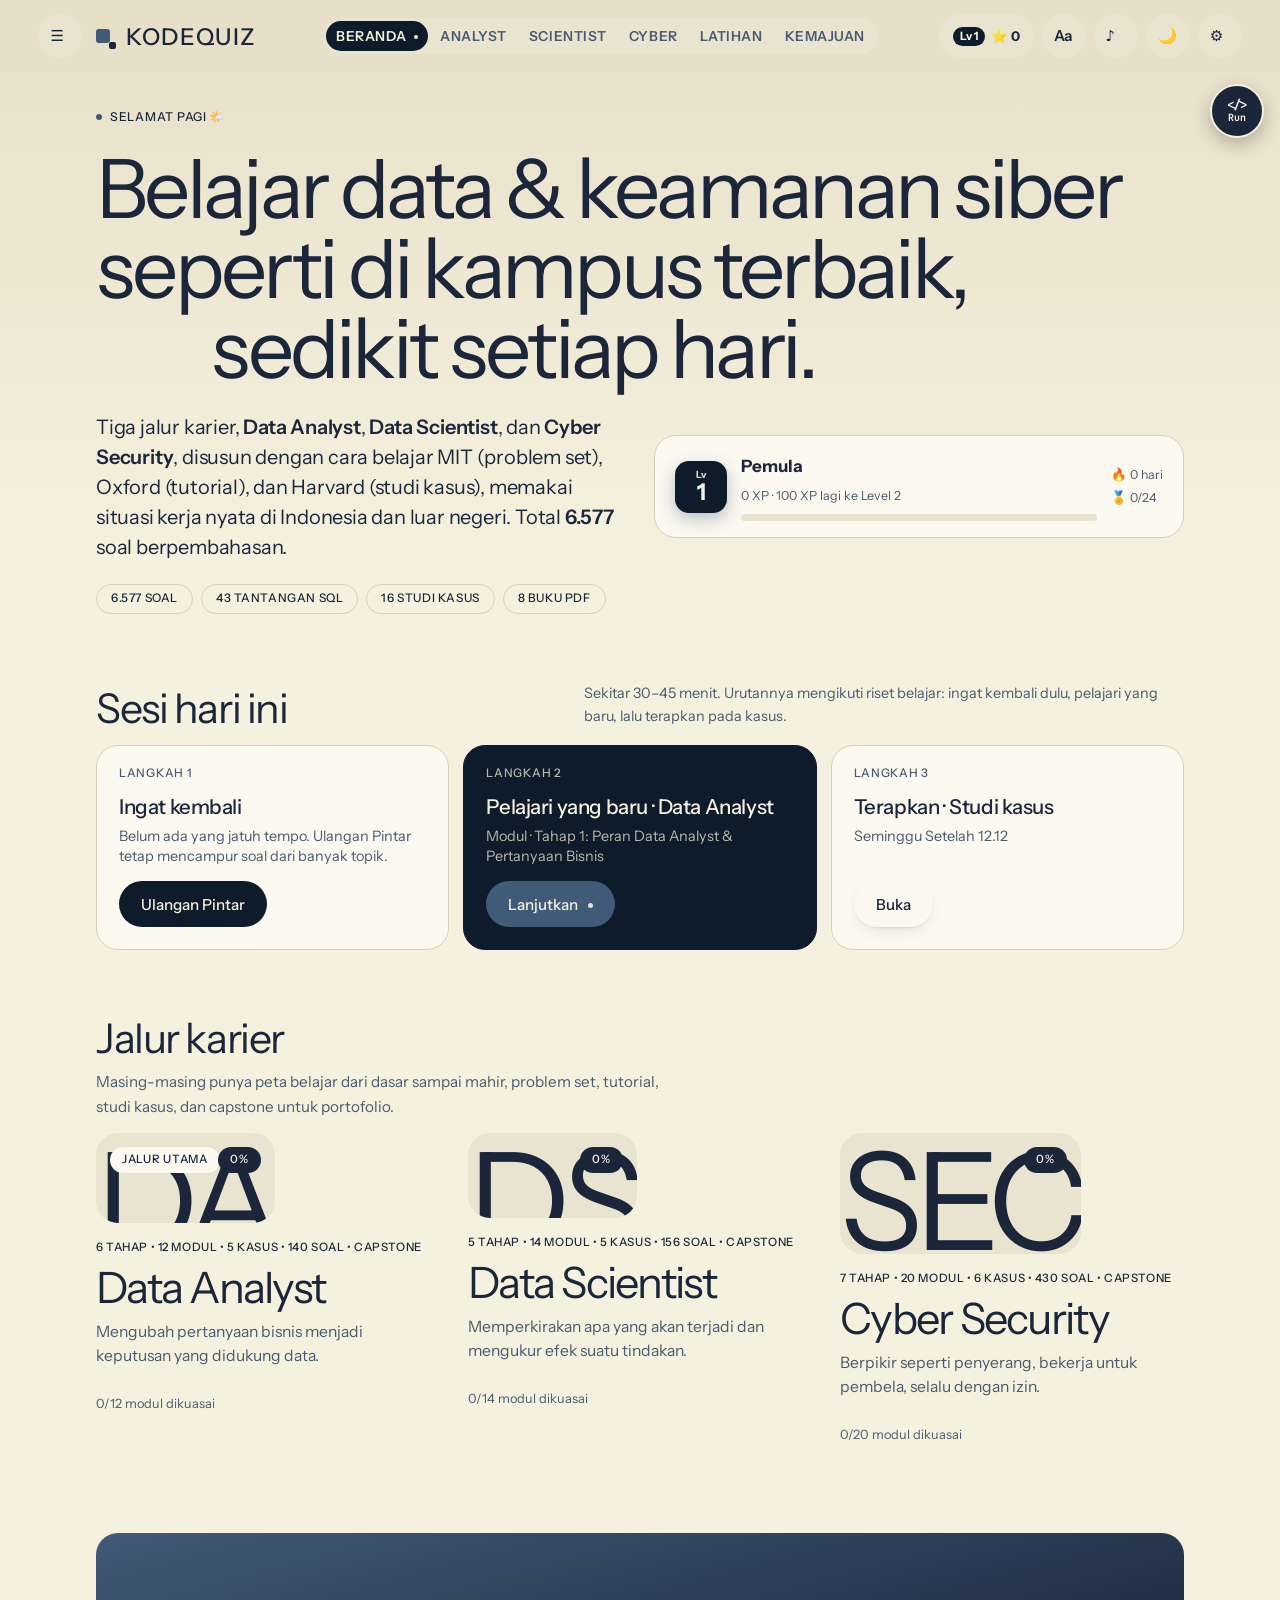
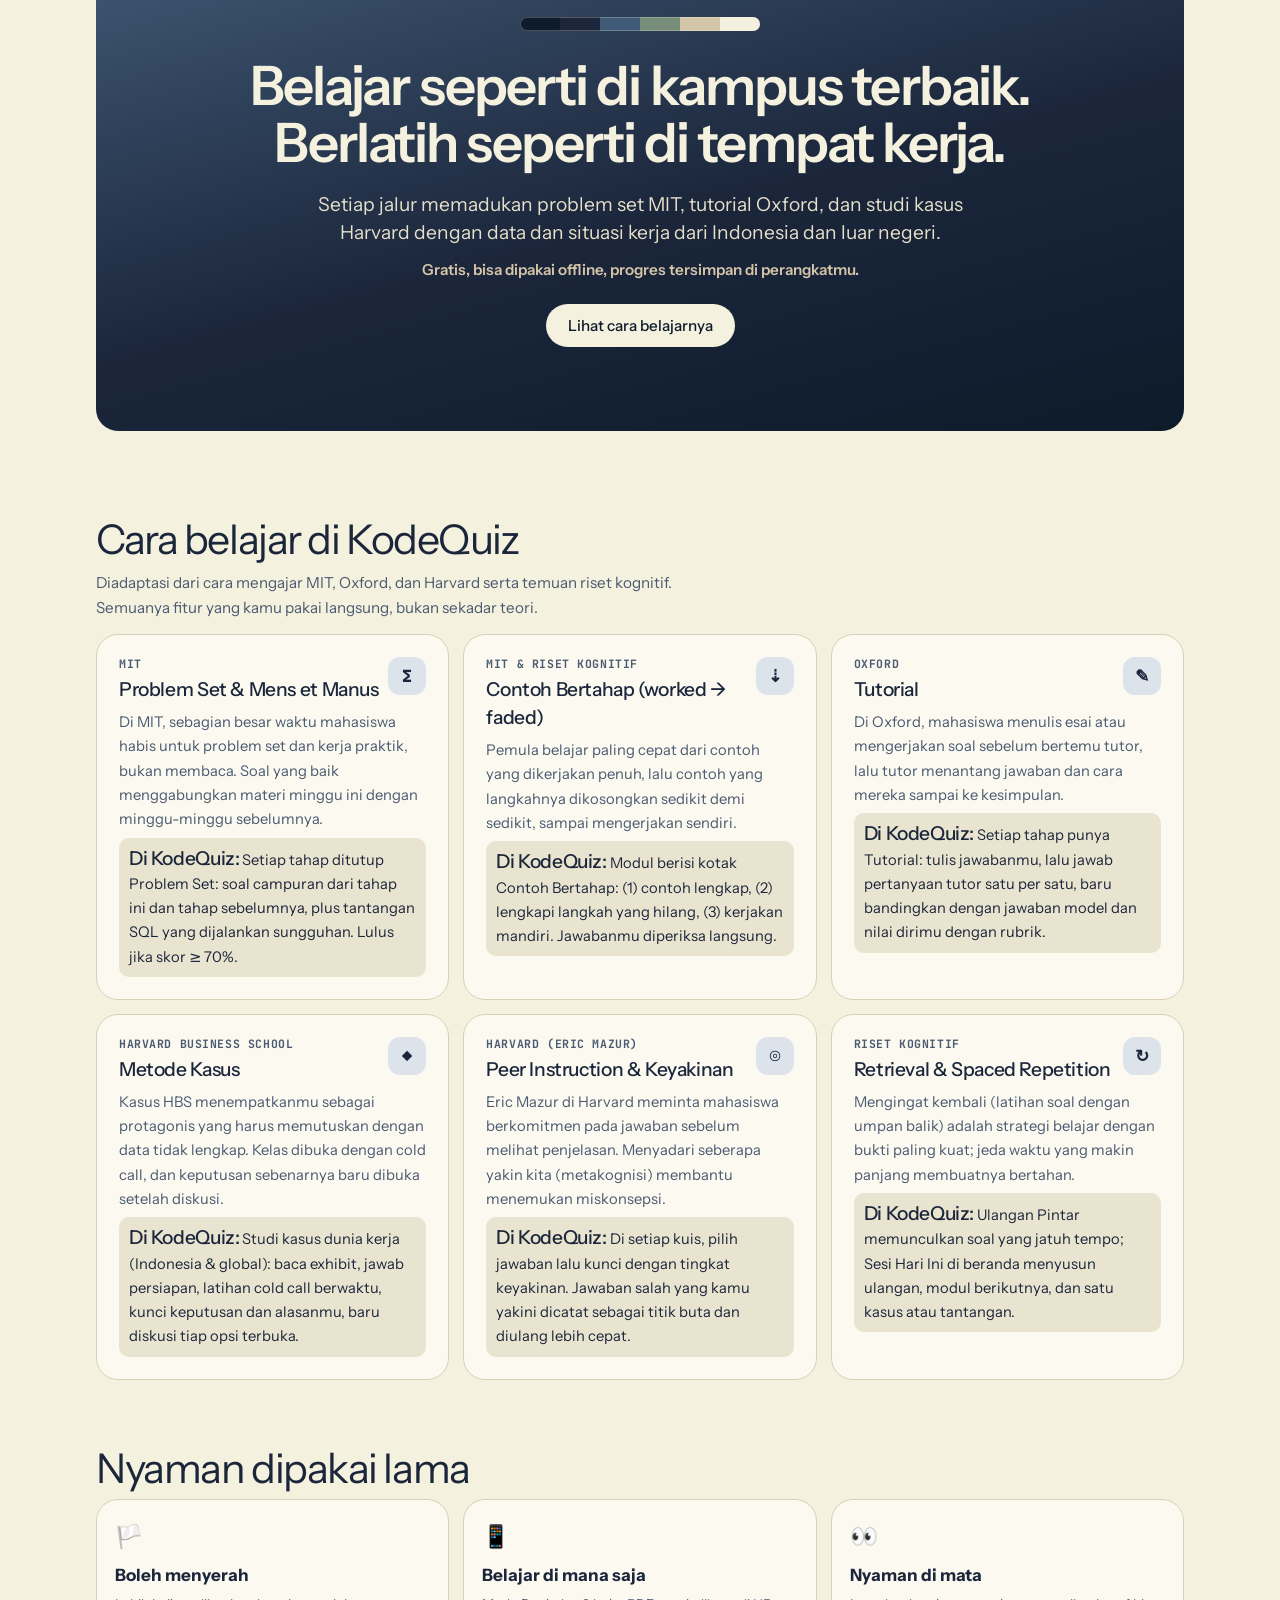
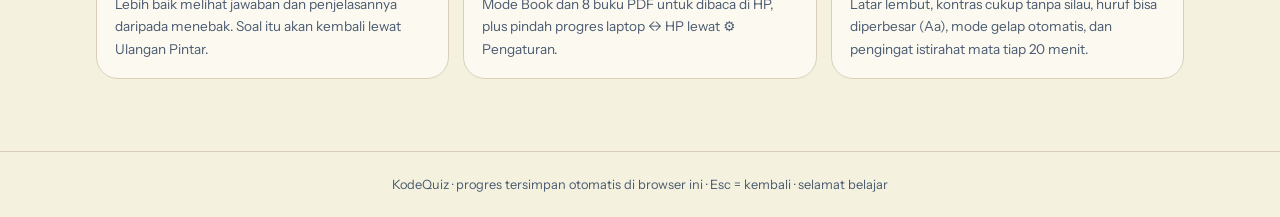
==== commit aa2ba9e5: "Soal semua topik 2x lipat (6.577), materi Pendalaman, pilihan warna & desain latar" ====
--- a/index.html
+++ b/index.html
@@ -20,8 +20,10 @@
 <link rel="stylesheet" href="jalur/jalur.css">
 <link rel="stylesheet" href="atelier/belajar.css">
 <link rel="stylesheet" href="atelier/holst.css">
+<link rel="stylesheet" href="atelier/latar.css">
 <link rel="stylesheet" href="css/runner.css">
 <script src="atelier/theme.js"></script>
+<script src="atelier/latar.js"></script>
 <script src="atelier/atelier.js"></script>
 <script defer src="atelier/nyaman.js"></script>
 <script defer src="atelier/musik.js"></script>
@@ -694,13 +696,26 @@
 <script src="js/soal/soal-python-5.js"></script>
 <script src="js/soal/soal-python-6.js"></script>
 <script src="js/soal/soal-python-7.js"></script>
+<script src="js/soal/soal-js-4.js"></script>
+<script src="js/soal/soal-js-5.js"></script>
+<script src="js/soal/soal-js-6.js"></script>
+<script src="js/soal/soal-sql-3.js"></script>
+<script src="js/soal/soal-web-4.js"></script>
+<script src="js/soal/soal-web-5.js"></script>
+<script src="js/soal/soal-ct-2.js"></script>
+<script src="js/soal/soal-erp-3.js"></script>
+<script src="js/soal/soal-excel-3.js"></script>
+<script src="js/soal/soal-data-3.js"></script>
+<script src="js/soal/soal-jp-3.js"></script>
 <!-- Bank soal: Jalur karier data -->
 <script src="js/soal/soal-da.js"></script>
 <script src="js/soal/soal-ds.js"></script>
+<script src="js/soal/soal-dads-3.js"></script>
 <script src="js/soal/soal-cyber.js"></script>
 <script src="js/soal/soal-cyber-2.js"></script>
 <script src="js/soal/soal-cyber-3.js"></script>
 <script src="js/soal/soal-siber.js"></script>
+<script src="js/soal/soal-cyber-4.js"></script>
 <script src="js/data/kunci-gambar.js"></script>
 <script src="js/soal/soal-kasus-sql.js"></script>
 <script src="js/soal/lab-python.js"></script>
--- a/atelier/latar.css
+++ b/atelier/latar.css
@@ -0,0 +1,91 @@
+/* Latar pilihan sendiri (atelier/latar.js). Semua pola digambar dengan CSS, memakai warna tema (--teks, --utama)
+   dengan keburaman rendah supaya teks di kartu tetap nyaman dibaca. Tanpa background-attachment: fixed (aturan ringan). */
+:root { --pola: color-mix(in srgb, var(--teks) 9%, transparent); --pola-kuat: color-mix(in srgb, var(--teks) 16%, transparent); }
+html[data-pola] body, html[data-pola] body.at { background-color: var(--bg); }
+html[data-pola="kotak"] body, html[data-pola="kotak"] body.at,
+.lp-pola[data-pola="kotak"] i {
+  background-image: linear-gradient(var(--pola) 1px, transparent 1px), linear-gradient(90deg, var(--pola) 1px, transparent 1px);
+  background-size: 26px 26px;
+}
+html[data-pola="garis"] body, html[data-pola="garis"] body.at,
+.lp-pola[data-pola="garis"] i {
+  background-image: linear-gradient(transparent 31px, color-mix(in srgb, var(--utama) 22%, transparent) 31px, transparent 32px);
+  background-size: 100% 32px;
+}
+html[data-pola="titik"] body, html[data-pola="titik"] body.at,
+.lp-pola[data-pola="titik"] i {
+  background-image: radial-gradient(var(--pola-kuat) 1.2px, transparent 1.6px);
+  background-size: 12px 12px;
+}
+html[data-pola="kotakkotak"] body, html[data-pola="kotakkotak"] body.at,
+.lp-pola[data-pola="kotakkotak"] i {
+  background-image:
+    linear-gradient(90deg, color-mix(in srgb, var(--utama) 10%, transparent) 50%, transparent 50%),
+    linear-gradient(color-mix(in srgb, var(--utama) 10%, transparent) 50%, transparent 50%);
+  background-size: 44px 44px;
+}
+html[data-pola="diagonal"] body, html[data-pola="diagonal"] body.at,
+.lp-pola[data-pola="diagonal"] i {
+  background-image: repeating-linear-gradient(45deg, var(--pola) 0 1px, transparent 1px 14px);
+}
+html[data-pola="cetakbiru"] body, html[data-pola="cetakbiru"] body.at,
+.lp-pola[data-pola="cetakbiru"] i {
+  background-image:
+    linear-gradient(var(--pola-kuat) 1px, transparent 1px), linear-gradient(90deg, var(--pola-kuat) 1px, transparent 1px),
+    linear-gradient(var(--pola) 1px, transparent 1px), linear-gradient(90deg, var(--pola) 1px, transparent 1px);
+  background-size: 100px 100px, 100px 100px, 20px 20px, 20px 20px;
+}
+html[data-pola="kontur"] body, html[data-pola="kontur"] body.at,
+.lp-pola[data-pola="kontur"] i {
+  background-image:
+    repeating-radial-gradient(ellipse at 18% 22%, transparent 0 22px, var(--pola) 22px 23px),
+    repeating-radial-gradient(ellipse at 82% 70%, transparent 0 30px, var(--pola) 30px 31px);
+  background-size: 520px 520px;
+}
+html[data-pola="sinar"] body, html[data-pola="sinar"] body.at,
+.lp-pola[data-pola="sinar"] i {
+  background-image: repeating-conic-gradient(from 0deg at 50% 0%, var(--pola) 0 4deg, transparent 4deg 10deg);
+  background-size: 100% 900px; background-repeat: no-repeat;
+}
+html[data-pola="gradasi"] body, html[data-pola="gradasi"] body.at,
+.lp-pola[data-pola="gradasi"] i {
+  background-image:
+    radial-gradient(60% 45% at 12% 8%, color-mix(in srgb, var(--utama) 22%, transparent), transparent 70%),
+    radial-gradient(50% 40% at 90% 20%, color-mix(in srgb, var(--hijau) 20%, transparent), transparent 70%),
+    radial-gradient(70% 50% at 60% 95%, color-mix(in srgb, var(--kuning) 14%, transparent), transparent 70%);
+  background-size: 100% 1200px; background-repeat: no-repeat;
+}
+/* butiran kertas: derau SVG kecil yang diulang */
+html[data-pola="kertas"] body, html[data-pola="kertas"] body.at,
+.lp-pola[data-pola="kertas"] i {
+  background-image: url("data:image/svg+xml,%3Csvg xmlns='http://www.w3.org/2000/svg' width='160' height='160'%3E%3Cfilter id='n'%3E%3CfeTurbulence type='fractalNoise' baseFrequency='.85' numOctaves='3' stitchTiles='stitch'/%3E%3CfeColorMatrix values='0 0 0 0 .5 0 0 0 0 .5 0 0 0 0 .5 0 0 0 .14 0'/%3E%3C/filter%3E%3Crect width='100%25' height='100%25' filter='url(%23n)'/%3E%3C/svg%3E");
+}
+
+/* ---------- Pengaturan: pemilih warna ---------- */
+.lp { display: grid; gap: 10px; margin-top: 8px; }
+.lp-atas { display: grid; grid-template-columns: 30% 1fr; height: 150px; border-radius: 10px; overflow: hidden; border: 1px solid var(--garis); }
+.lp-contoh { background: var(--bg); }
+.lp-sv { position: relative; cursor: crosshair; touch-action: none;
+  background: linear-gradient(to top, #000, transparent), linear-gradient(to right, #fff, var(--rona, red)); }
+.lp-sv:focus-visible { outline: 3px solid var(--utama); outline-offset: -3px; }
+.lp-titik { position: absolute; width: 18px; height: 18px; margin: -9px 0 0 -9px; border: 2px solid #fff; border-radius: 50%; box-shadow: 0 0 0 1px rgba(0, 0, 0, .45); pointer-events: none; }
+.lp-hue { -webkit-appearance: none; appearance: none; width: 100%; height: 12px; border-radius: 99px; margin: 6px 0;
+  background: linear-gradient(90deg, #f00, #ff0, #0f0, #0ff, #00f, #f0f, #f00); }
+.lp-hue::-webkit-slider-thumb { -webkit-appearance: none; width: 22px; height: 22px; border-radius: 50%; border: 3px solid #fff; background: transparent; box-shadow: 0 0 0 1px rgba(0, 0, 0, .45); cursor: pointer; }
+.lp-hue::-moz-range-thumb { width: 18px; height: 18px; border-radius: 50%; border: 3px solid #fff; background: transparent; box-shadow: 0 0 0 1px rgba(0, 0, 0, .45); cursor: pointer; }
+.lp-kotak { display: flex; flex-direction: column; gap: 2px; padding: 6px 10px; border: 1px solid var(--garis); border-radius: 8px; font: 600 .72rem/1.3 var(--font-m); color: var(--redup); }
+.lp-kotak b { color: var(--teks); font-weight: 600; }
+.lp-hex { text-align: center; }
+.lp-hex input { border: 0; background: none; color: var(--teks); font: 600 .9rem var(--font-m); text-align: center; width: 100%; outline: none; }
+.lp-nilai { display: grid; grid-template-columns: 1fr 1fr; gap: 8px; }
+.lp-aksi { display: flex; gap: 8px; flex-wrap: wrap; margin-top: 4px; }
+
+/* ---------- Pengaturan: pilihan desain latar ---------- */
+.lp-pola-grid { display: grid; grid-template-columns: repeat(auto-fill, minmax(92px, 1fr)); gap: 8px; margin-top: 8px; }
+.lp-pola { display: grid; gap: 4px; padding: 4px; border: 2px solid var(--garis); border-radius: 10px; background: none; color: var(--teks); font: 600 .72rem var(--font-b); cursor: pointer; }
+.lp-pola i { display: block; height: 56px; border-radius: 6px; background-color: var(--bg); }
+.lp-pola[data-pola="polos"] i { background-image: linear-gradient(180deg, var(--bg-atas), var(--bg)); }
+.lp-pola.aktif { border-color: var(--utama); box-shadow: 0 0 0 2px color-mix(in srgb, var(--utama) 30%, transparent); }
+.lp-pola:focus-visible { outline: 3px solid var(--utama); outline-offset: 2px; }
+.atur-blok { padding: 12px 0; border-bottom: 1px solid var(--garis); }
+.atur-blok > span { display: flex; flex-direction: column; gap: 2px; }
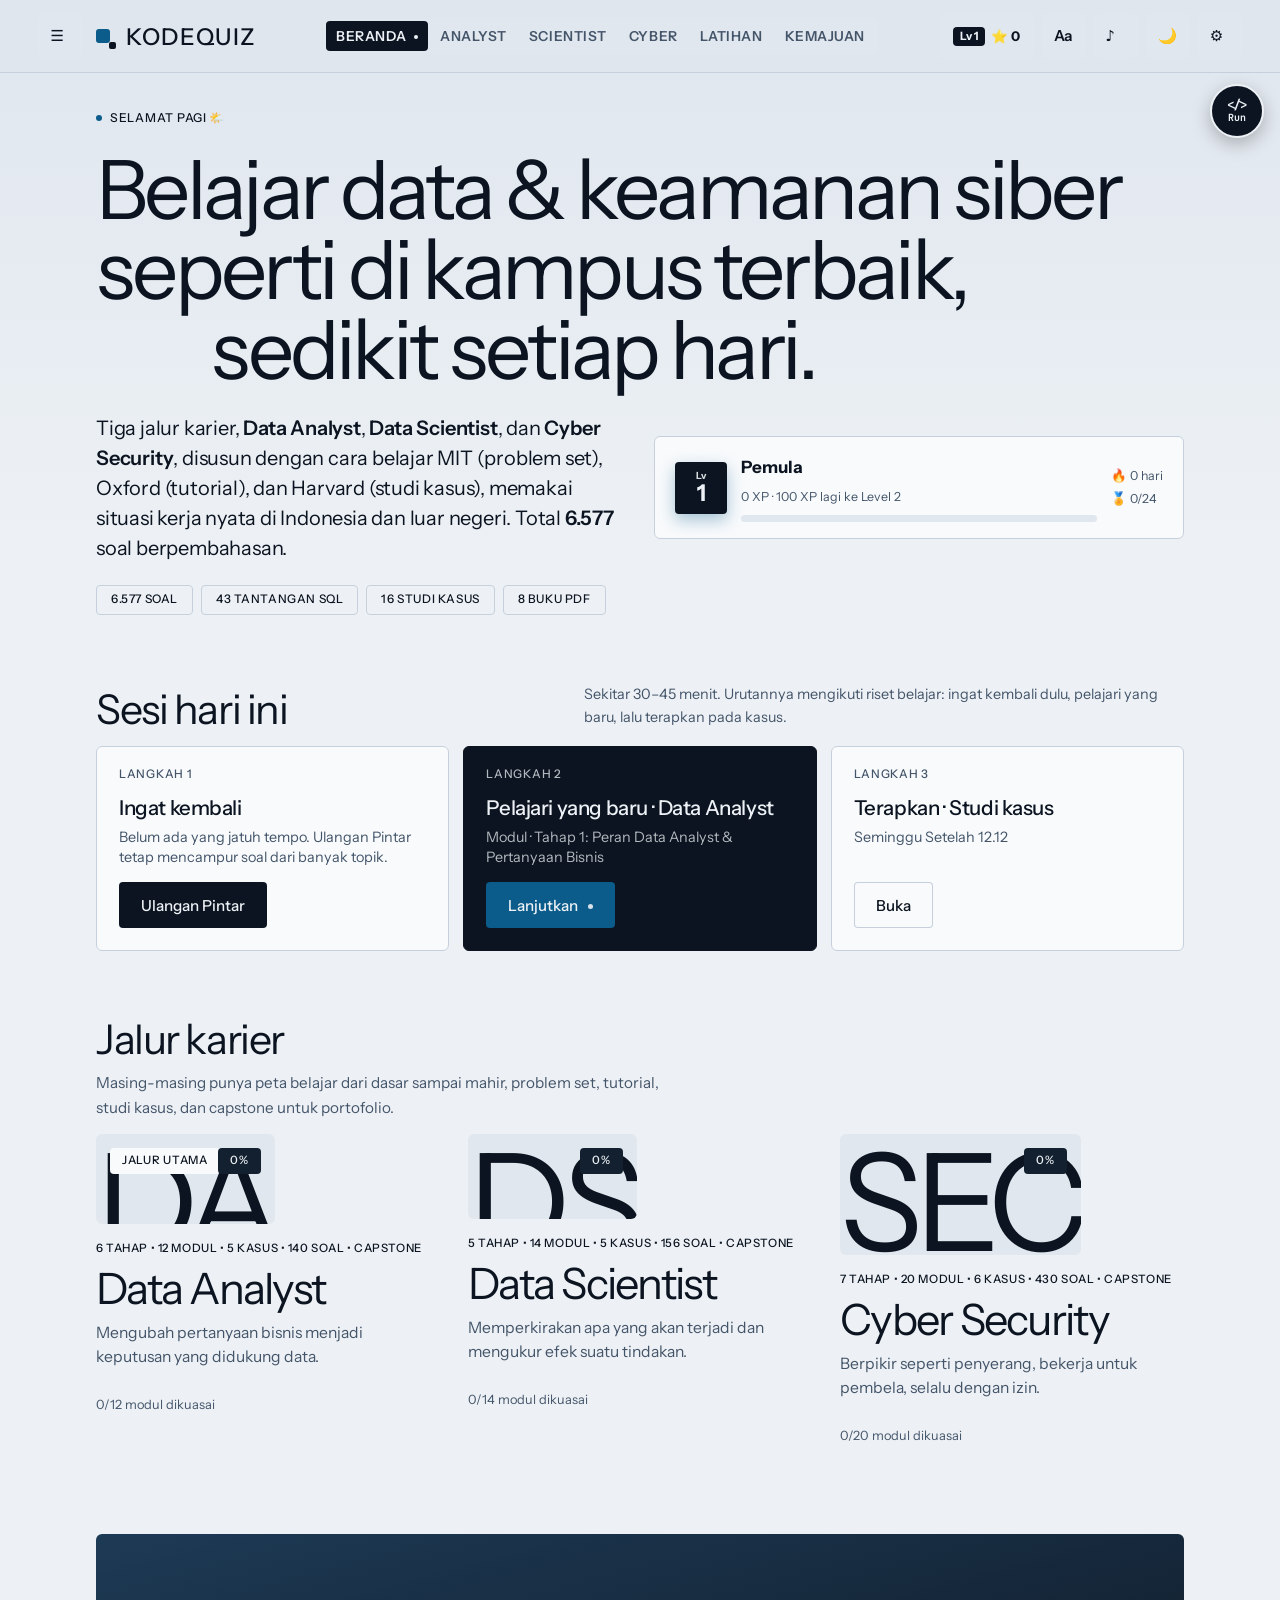
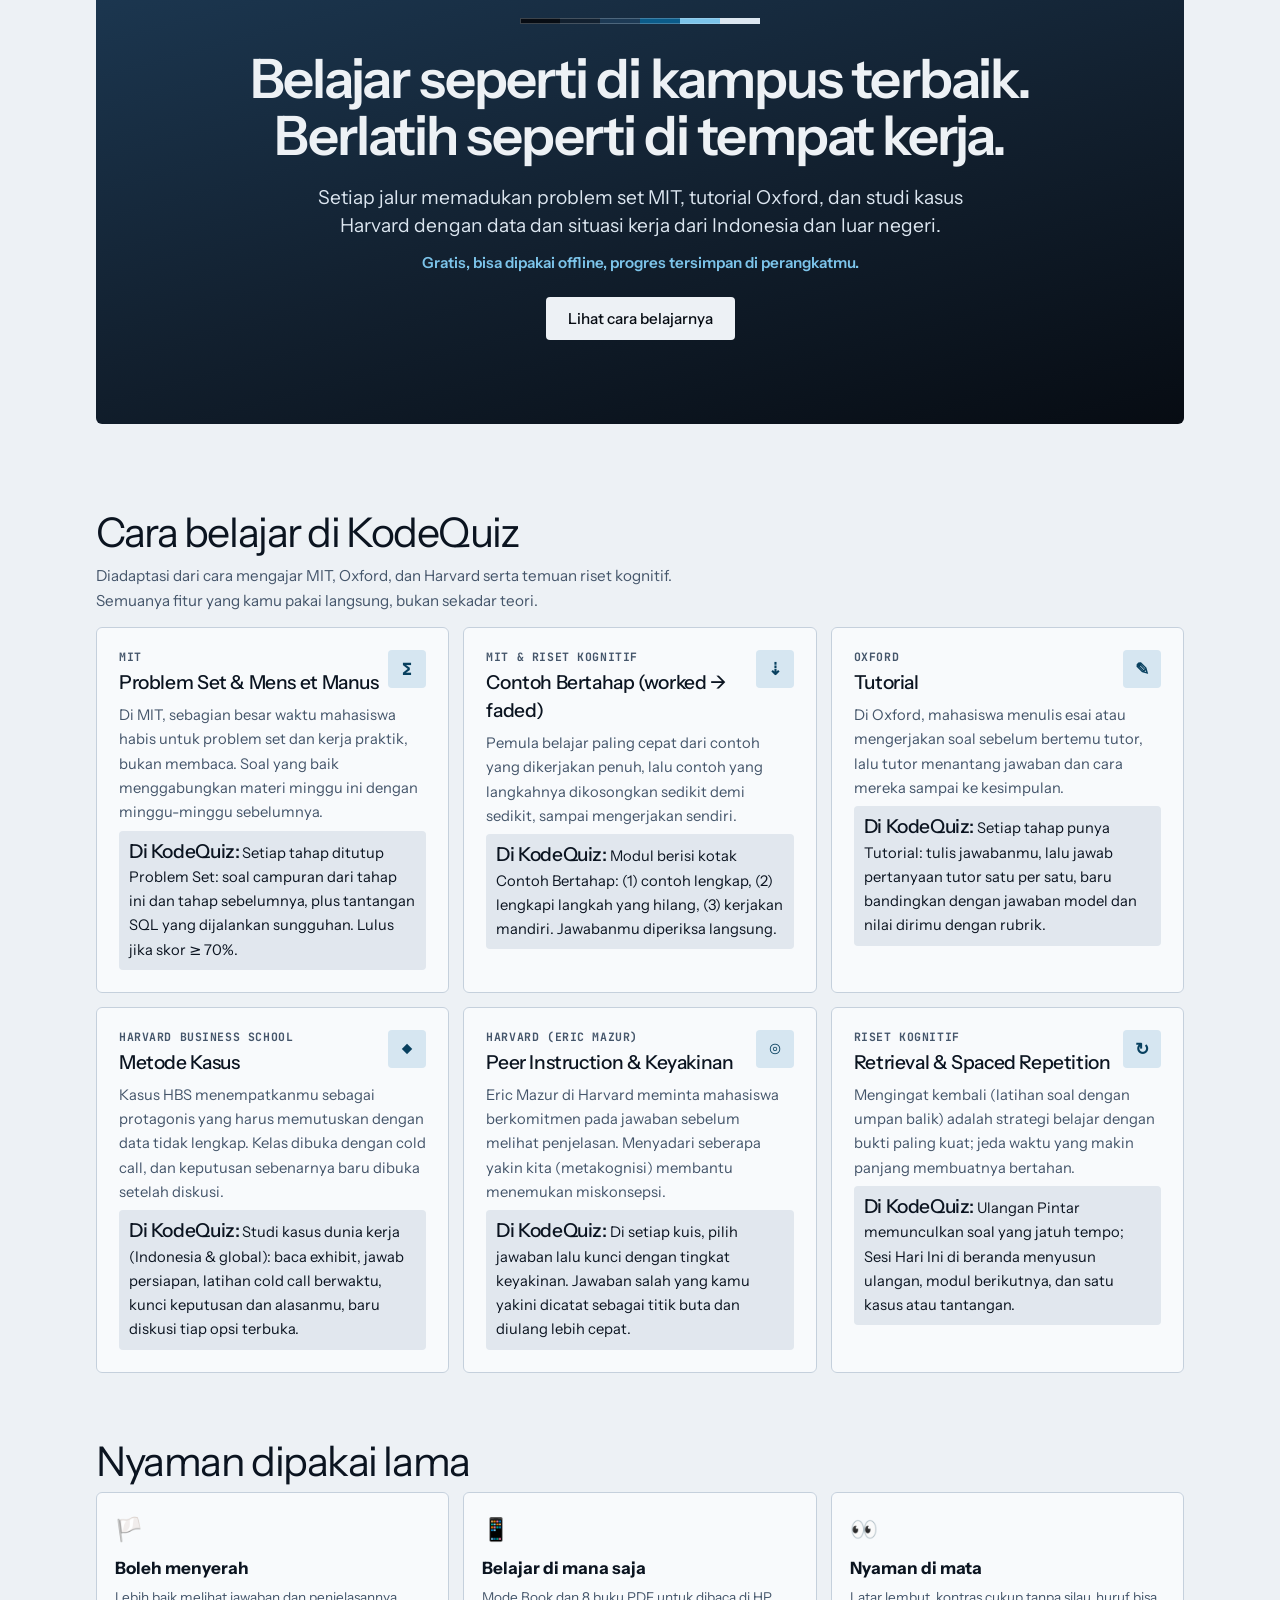
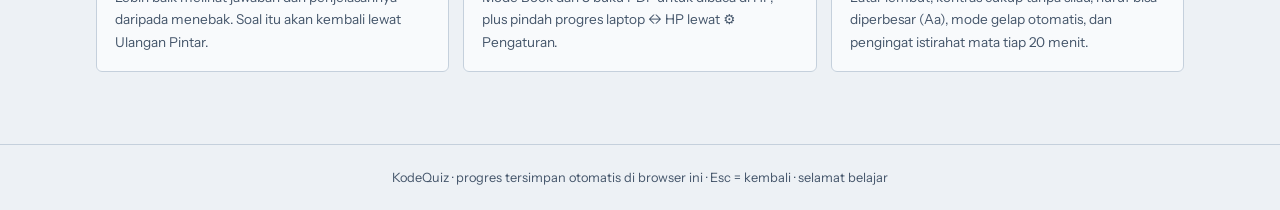
==== commit 8d932c92: "Desain Es: palet biru-baja dingin dan sudut tajam" ====
--- a/index.html
+++ b/index.html
@@ -5,8 +5,8 @@
 <meta name="viewport" content="width=device-width, initial-scale=1">
 <meta name="color-scheme" content="light dark">
 <meta name="description" content="Jalur belajar Data Analyst, Data Scientist, dan Cyber Security (hacker etis) dengan problem set ala MIT, tutorial ala Oxford, dan studi kasus ala Harvard dari dunia kerja Indonesia dan global. 2.000+ soal berpembahasan, Lab SQL, bisa offline.">
-<meta name="theme-color" content="#F4F1DE" media="(prefers-color-scheme: light)">
-<meta name="theme-color" content="#0D1B2A" media="(prefers-color-scheme: dark)">
+<meta name="theme-color" content="#EDF1F5" media="(prefers-color-scheme: light)">
+<meta name="theme-color" content="#080D14" media="(prefers-color-scheme: dark)">
 <link rel="manifest" href="manifest.webmanifest">
 <link rel="apple-touch-icon" href="ikon/ikon-192.png">
 <title>KodeQuiz — Jalur Data Analyst, Data Scientist & Cyber Security</title>
@@ -19,7 +19,7 @@
 <link rel="stylesheet" href="atelier/theme.css">
 <link rel="stylesheet" href="jalur/jalur.css">
 <link rel="stylesheet" href="atelier/belajar.css">
-<link rel="stylesheet" href="atelier/holst.css">
+<link rel="stylesheet" href="atelier/dingin.css">
 <link rel="stylesheet" href="atelier/latar.css">
 <link rel="stylesheet" href="css/runner.css">
 <script src="atelier/theme.js"></script>
@@ -716,6 +716,15 @@
 <script src="js/soal/soal-cyber-3.js"></script>
 <script src="js/soal/soal-siber.js"></script>
 <script src="js/soal/soal-cyber-4.js"></script>
+<script src="js/soal/materi-2x-1.js"></script>
+<script src="js/soal/materi-2x-2.js"></script>
+<script src="js/soal/materi-2x-3.js"></script>
+<script src="js/soal/materi-2x-4.js"></script>
+<script src="js/soal/materi-2x-5.js"></script>
+<script src="js/soal/materi-2x-6.js"></script>
+<script src="js/soal/materi-2x-7.js"></script>
+<script src="js/soal/materi-2x-8.js"></script>
+<script src="js/soal/materi-2x-9.js"></script>
 <script src="js/data/kunci-gambar.js"></script>
 <script src="js/soal/soal-kasus-sql.js"></script>
 <script src="js/soal/lab-python.js"></script>
--- a/css/style.css
+++ b/css/style.css
@@ -17,7 +17,7 @@
   --c-py:#4f7fae; --c-html:#c8724f; --c-css:#5a78c0; --c-js:#b08a25;
   --c-bi:#7d6db0; --c-stat:#3f8fa0; --c-erp:#a8607a; --c-java:#a0673a; --c-php:#6e78b4; --c-git:#c0563b; --c-ct:#2f7d6b;
   --emas:#d9a441; --emas-t:#fbf1dc; --topbar-h:56px;
-  --radius:16px; --radius-k:12px;
+  --radius:4px; --radius-k:4px;
   --bayang:0 1px 2px rgba(44,58,52,.04),0 4px 14px rgba(44,58,52,.05);
   --bayang2:0 10px 30px rgba(44,58,52,.10);
   --font-d:"Nunito",system-ui,sans-serif; --font-b:"Inter",system-ui,sans-serif; --font-m:"JetBrains Mono",ui-monospace,Consolas,monospace;
@@ -88,13 +88,13 @@
   background:color-mix(in srgb,var(--permukaan) 82%,transparent);backdrop-filter:blur(10px);-webkit-backdrop-filter:blur(10px);
   border-bottom:1px solid var(--garis);position:sticky;top:0;z-index:20}
 .topbar-kiri,.topbar-stat{display:flex;align-items:center;gap:8px}
-.logo{background:none;border:none;font-family:var(--font-d);font-weight:900;font-size:1.15rem;padding:4px 6px;border-radius:10px}
+.logo{background:none;border:none;font-family:var(--font-d);font-weight:900;font-size:1.15rem;padding:4px 6px;border-radius:4px}
 .logo span{color:var(--utama)}
-.nav-btn{background:var(--permukaan);border:1.5px solid var(--garis);border-radius:99px;padding:6px 14px;font-size:.86rem;font-weight:600;
+.nav-btn{background:var(--permukaan);border:1.5px solid var(--garis);border-radius:4px;padding:6px 14px;font-size:.86rem;font-weight:600;
   display:inline-flex;align-items:center;gap:2px;transition:border-color .2s,background .2s,transform .2s var(--ease)}
 .nav-btn:hover{border-color:var(--utama);background:var(--utama-t);transform:translateY(-1px)}
 .nav-btn.ikon{padding:6px 10px}
-.pil{background:var(--utama-t);border-radius:99px;padding:5px 12px;font-size:.84rem;white-space:nowrap}
+.pil{background:var(--utama-t);border-radius:4px;padding:5px 12px;font-size:.84rem;white-space:nowrap}
 
 /* ---------- Hero ---------- */
 .hero{padding:34px 0 26px}
@@ -106,12 +106,12 @@
 .hero-aksi{display:flex;gap:12px;flex-wrap:wrap}
 .lingkup-wrap{display:flex;flex-wrap:wrap;align-items:center;gap:6px;margin-bottom:14px}
 .lingkup-label{font-size:.84rem;color:var(--redup);margin-right:4px}
-.lingkup{background:var(--permukaan);border:1.5px solid var(--garis);border-radius:99px;padding:4px 12px;font-size:.82rem;font-weight:600;transition:all .2s var(--ease)}
+.lingkup{background:var(--permukaan);border:1.5px solid var(--garis);border-radius:4px;padding:4px 12px;font-size:.82rem;font-weight:600;transition:all .2s var(--ease)}
 .lingkup:hover{border-color:var(--utama)}
 .lingkup.aktif{background:var(--utama);border-color:var(--utama);color:var(--btn-teks)}
 
 /* ---------- Tombol ---------- */
-.btn{border:none;border-radius:14px;padding:12px 22px;font-weight:700;font-size:.95rem;color:var(--btn-teks);
+.btn{border:none;border-radius:4px;padding:12px 22px;font-weight:700;font-size:.95rem;color:var(--btn-teks);
   transition:transform .2s var(--ease),box-shadow .2s var(--ease),filter .2s,background .2s,border-color .2s}
 .btn:active:not(:disabled){transform:scale(.97)}
 .btn:disabled{opacity:.45;filter:saturate(.5)}
@@ -126,11 +126,11 @@
 .btn-besar{padding:14px 22px;font-size:1rem;display:inline-flex;flex-direction:column;align-items:flex-start;gap:1px;position:relative}
 .btn-kecil{padding:7px 14px;font-size:.84rem}
 .btn-ket{font-size:.72rem;font-weight:500;opacity:.88}
-.badge{position:absolute;top:-8px;right:-8px;background:var(--kuning);color:#fff;border-radius:99px;font-size:.72rem;font-weight:800;padding:2px 8px;animation:denyut 2s infinite}
-.btn-bantuan{background:transparent;border:1.5px dashed var(--garis);border-radius:12px;padding:8px 14px;font-size:.86rem;font-weight:600;color:var(--redup);transition:all .2s var(--ease)}
+.badge{position:absolute;top:-8px;right:-8px;background:var(--kuning);color:#fff;border-radius:4px;font-size:.72rem;font-weight:800;padding:2px 8px;animation:denyut 2s infinite}
+.btn-bantuan{background:transparent;border:1.5px dashed var(--garis);border-radius:4px;padding:8px 14px;font-size:.86rem;font-weight:600;color:var(--redup);transition:all .2s var(--ease)}
 .btn-bantuan:hover:not(:disabled){border-style:solid;border-color:var(--kuning);color:var(--kuning-teks);background:var(--kuning-t)}
 .btn-bantuan:disabled{opacity:.45}
-.btn-mini{background:var(--permukaan-2);border:1px solid var(--garis);border-radius:8px;padding:3px 10px;font-size:.78rem;font-weight:600;color:var(--redup);transition:all .2s}
+.btn-mini{background:var(--permukaan-2);border:1px solid var(--garis);border-radius:3px;padding:3px 10px;font-size:.78rem;font-weight:600;color:var(--redup);transition:all .2s}
 .btn-mini:hover{color:var(--utama);border-color:var(--utama)}
 .pintasan{font-size:.75rem;color:var(--redup);margin-left:auto}
 
@@ -161,13 +161,13 @@
 .t-bi{--aksen:var(--c-bi)} .t-stat{--aksen:var(--c-stat)} .t-erp{--aksen:var(--c-erp)} .t-java{--aksen:var(--c-java)} .t-php{--aksen:var(--c-php)} .t-git{--aksen:var(--c-git)} .t-ct{--aksen:var(--c-ct)}
 .kartu-atas{display:flex;align-items:center;gap:12px;margin-bottom:10px}
 .kartu-ikon{font-family:var(--font-m);font-weight:700;font-size:.88rem;background:color-mix(in srgb,var(--aksen,var(--utama)) 14%,var(--permukaan));
-  color:var(--aksen,var(--utama));border-radius:12px;width:42px;height:42px;display:grid;place-items:center;flex-shrink:0}
-.kartu-ikon.besar{width:56px;height:56px;font-size:1.1rem;border-radius:16px}
+  color:var(--aksen,var(--utama));border-radius:4px;width:42px;height:42px;display:grid;place-items:center;flex-shrink:0}
+.kartu-ikon.besar{width:56px;height:56px;font-size:1.1rem;border-radius:4px}
 .kartu-nama{font-family:var(--font-d);font-weight:800;display:block;line-height:1.2}
 .kartu-sub{font-size:.78rem;color:var(--redup)}
 .kartu-desk{font-size:.8rem;color:var(--redup);margin-bottom:10px;line-height:1.5}
-.mini-bar{height:8px;background:var(--permukaan-2);border-radius:99px;overflow:hidden;margin-bottom:6px}
-.mini-bar div{height:100%;background:var(--aksen,var(--utama));border-radius:99px;transition:width .7s var(--ease);min-width:0}
+.mini-bar{height:8px;background:var(--permukaan-2);border-radius:4px;overflow:hidden;margin-bottom:6px}
+.mini-bar div{height:100%;background:var(--aksen,var(--utama));border-radius:4px;transition:width .7s var(--ease);min-width:0}
 .mini-bar.besar{height:12px;flex:1;margin:0}
 .kartu-ket{font-size:.8rem;color:var(--redup)}
 .prog-baris{display:flex;align-items:center;gap:12px;margin:14px 0 18px;font-size:.86rem;color:var(--redup);font-weight:600}
@@ -186,9 +186,9 @@
 .set-sub{color:var(--redup);margin-bottom:16px;max-width:620px}
 .daftar-bab{display:flex;flex-direction:column;gap:10px}
 .bab-item{display:flex;align-items:center;gap:14px;width:100%;text-align:left;background:var(--permukaan);border:1.5px solid var(--garis);
-  border-radius:14px;padding:14px 16px;box-shadow:var(--bayang);transition:border-color .2s,transform .25s var(--ease),box-shadow .25s}
+  border-radius:4px;padding:14px 16px;box-shadow:var(--bayang);transition:border-color .2s,transform .25s var(--ease),box-shadow .25s}
 .bab-item:hover{border-color:var(--utama);transform:translateX(4px);box-shadow:var(--bayang2)}
-.bab-no{font-family:var(--font-d);font-weight:800;flex-shrink:0;background:var(--utama-t);color:var(--utama);border-radius:10px;width:34px;height:34px;display:grid;place-items:center}
+.bab-no{font-family:var(--font-d);font-weight:800;flex-shrink:0;background:var(--utama-t);color:var(--utama);border-radius:4px;width:34px;height:34px;display:grid;place-items:center}
 .bab-isi{flex:1;min-width:0}
 .bab-isi b{font-family:var(--font-d);font-weight:800;display:block;line-height:1.3}
 .bab-isi small{color:var(--redup);font-size:.8rem}
@@ -201,7 +201,7 @@
 .topik-latihan{margin-top:26px;padding-top:20px;border-top:1.5px dashed var(--garis)}
 .topik-latihan p{color:var(--redup);font-size:.9rem;margin-bottom:10px}
 .unduh-kotak{display:flex;gap:14px;align-items:center;text-decoration:none;color:var(--teks);background:var(--hijau-t);border:1.5px solid color-mix(in srgb,var(--hijau) 40%,transparent);
-  border-radius:14px;padding:12px 16px;margin-bottom:16px;font-size:1.3rem;transition:transform .2s var(--ease)}
+  border-radius:4px;padding:12px 16px;margin-bottom:16px;font-size:1.3rem;transition:transform .2s var(--ease)}
 .unduh-kotak:hover{transform:translateY(-2px)}
 .unduh-kotak span{display:flex;flex-direction:column;font-size:.92rem}
 .unduh-kotak small{color:var(--redup);font-size:.8rem}
@@ -213,17 +213,17 @@
 .materi-kotak p{margin-bottom:12px}
 .materi-kotak p:last-child{margin-bottom:0}
 .materi-kotak ul,.materi-kotak ol{margin:8px 0 12px}
-.materi-kotak pre,.instruksi pre,.jawab-kode{background:var(--kode-bg);color:var(--kode-teks);border-radius:12px;padding:14px 16px;overflow-x:auto;margin:12px 0;font-size:.84rem;line-height:1.6}
+.materi-kotak pre,.instruksi pre,.jawab-kode{background:var(--kode-bg);color:var(--kode-teks);border-radius:4px;padding:14px 16px;overflow-x:auto;margin:12px 0;font-size:.84rem;line-height:1.6}
 .materi-kotak p code,.materi-kotak li code,.catatan code,.feedback code,.harapan code,.set-sub code,.proyek-selesai code,.cek-hint code,.modal-isi p code{
-  background:var(--utama-t);color:var(--utama-gelap);border-radius:6px;padding:1px 6px;font-size:.86em;word-break:break-word}
+  background:var(--utama-t);color:var(--utama-gelap);border-radius:3px;padding:1px 6px;font-size:.86em;word-break:break-word}
 .materi-aksi{display:flex;gap:10px;flex-wrap:wrap;align-items:center;justify-content:space-between}
-.catatan{background:var(--biru-t);border-left:4px solid var(--biru);border-radius:10px;padding:12px 14px;margin:14px 0;font-size:.9rem}
-.praktik{background:var(--hijau-t);border-left:4px solid var(--hijau);border-radius:10px;padding:12px 14px;margin:14px 0 0;font-size:.9rem}
+.catatan{background:var(--biru-t);border-left:4px solid var(--biru);border-radius:4px;padding:12px 14px;margin:14px 0;font-size:.9rem}
+.praktik{background:var(--hijau-t);border-left:4px solid var(--hijau);border-radius:4px;padding:12px 14px;margin:14px 0 0;font-size:.9rem}
 .mini-pivot{border-collapse:collapse;margin:10px 0 14px;font-size:.86rem;width:100%;max-width:520px}
 .mini-pivot th,.mini-pivot td{border:1px solid var(--garis);padding:6px 10px;text-align:left}
 .mini-pivot th{background:var(--permukaan-2)}
 .banding{display:grid;grid-template-columns:1fr 1fr;gap:12px;margin:12px 0}
-.banding>div{border-radius:12px;padding:12px 14px;font-size:.88rem}
+.banding>div{border-radius:4px;padding:12px 14px;font-size:.88rem}
 .banding-buruk{background:var(--merah-t);border:1px solid color-mix(in srgb,var(--merah) 35%,transparent)}
 .banding-baik{background:var(--hijau-t);border:1px solid color-mix(in srgb,var(--hijau) 35%,transparent)}
 @media (max-width:600px){.banding{grid-template-columns:1fr}}
@@ -231,7 +231,7 @@
 /* ---------- Sheet Excel & tabel database ---------- */
 .sheet-wrap{margin:10px 0 14px}
 .sheet-nama{font-size:.78rem;font-weight:700;color:var(--redup);margin-bottom:4px}
-.tabel-scroll{overflow-x:auto;border-radius:10px;border:1px solid var(--garis);background:var(--permukaan)}
+.tabel-scroll{overflow-x:auto;border-radius:4px;border:1px solid var(--garis);background:var(--permukaan)}
 .sheet,.tabel-db{border-collapse:collapse;font-size:.8rem;width:100%;min-width:max-content}
 .sheet th,.sheet td,.tabel-db th,.tabel-db td{border:1px solid var(--garis);padding:4px 10px;white-space:nowrap}
 .sheet thead th,.sheet tbody th{background:var(--permukaan-2);color:var(--redup);font-weight:600;font-size:.72rem;text-align:center;font-family:var(--font-m)}
@@ -244,41 +244,41 @@
 
 /* ---------- Kuis ---------- */
 .kuis-head{display:flex;justify-content:space-between;align-items:center;margin:4px 0 10px}
-.chip{font-family:var(--font-m);font-weight:700;font-size:.76rem;border-radius:8px;padding:3px 10px;background:color-mix(in srgb,var(--aksen,var(--utama)) 14%,var(--permukaan));color:var(--aksen,var(--utama))}
-.chip-kecil{display:inline-block;font-size:.7rem;font-weight:700;background:var(--permukaan-2);color:var(--redup);border-radius:6px;padding:1px 7px;vertical-align:middle}
+.chip{font-family:var(--font-m);font-weight:700;font-size:.76rem;border-radius:3px;padding:3px 10px;background:color-mix(in srgb,var(--aksen,var(--utama)) 14%,var(--permukaan));color:var(--aksen,var(--utama))}
+.chip-kecil{display:inline-block;font-size:.7rem;font-weight:700;background:var(--permukaan-2);color:var(--redup);border-radius:3px;padding:1px 7px;vertical-align:middle}
 .kuis-lv{color:var(--redup);font-size:.85rem;margin-left:6px}
 .kuis-prog{color:var(--redup);font-size:.9rem;font-weight:600;font-variant-numeric:tabular-nums}
 .kuis-kanan{display:flex;align-items:center;gap:10px}
-.btn-keluar{background:var(--permukaan);border:1.5px solid var(--garis);border-radius:99px;color:var(--redup);font-size:.78rem;font-weight:700;padding:5px 12px;transition:all .2s}
+.btn-keluar{background:var(--permukaan);border:1.5px solid var(--garis);border-radius:4px;color:var(--redup);font-size:.78rem;font-weight:700;padding:5px 12px;transition:all .2s}
 .btn-keluar:hover{border-color:var(--merah);color:var(--merah);background:var(--merah-t)}
-.bar{height:10px;background:var(--permukaan-2);border-radius:99px;overflow:hidden;margin-bottom:22px}
+.bar{height:10px;background:var(--permukaan-2);border-radius:4px;overflow:hidden;margin-bottom:22px}
 .bar.tipis{height:6px;margin-bottom:18px}
-.bar-isi{height:100%;background:linear-gradient(90deg,var(--hijau),var(--utama),var(--biru));border-radius:99px;transition:width .6s var(--ease)}
+.bar-isi{height:100%;background:linear-gradient(90deg,var(--hijau),var(--utama),var(--biru));border-radius:4px;transition:width .6s var(--ease)}
 .kartu-soal{background:var(--permukaan);border:1.5px solid var(--garis);border-radius:var(--radius);padding:22px;box-shadow:var(--bayang)}
 .kuis-data{margin-bottom:6px}
 .pertanyaan{font-family:var(--font-d);font-weight:800;font-size:clamp(1.1rem,3vw,1.32rem);line-height:1.45;margin-bottom:14px}
-.kode-soal{background:var(--kode-bg);color:var(--kode-teks);border-radius:12px;padding:12px 16px;overflow-x:auto;font-size:.88rem;line-height:1.6;margin:0 0 16px;white-space:pre}
+.kode-soal{background:var(--kode-bg);color:var(--kode-teks);border-radius:4px;padding:12px 16px;overflow-x:auto;font-size:.88rem;line-height:1.6;margin:0 0 16px;white-space:pre}
 .kecil-kode{font-size:.78rem;padding:8px 12px;margin:6px 0 8px}
-.opsi{display:flex;align-items:center;gap:14px;width:100%;text-align:left;background:var(--permukaan);border:1.5px solid var(--garis);border-radius:14px;
+.opsi{display:flex;align-items:center;gap:14px;width:100%;text-align:left;background:var(--permukaan);border:1.5px solid var(--garis);border-radius:4px;
   padding:13px 15px;margin-bottom:10px;font-size:.95rem;transition:border-color .2s,transform .2s var(--ease),background .25s,opacity .25s}
 .opsi:hover:not(:disabled){border-color:var(--utama);transform:translateX(4px);background:var(--utama-t)}
 .opsi:disabled{cursor:default}
 .opsi-teks{white-space:pre-wrap;word-break:break-word}
 .opsi-kode .opsi-teks{font-family:var(--font-m);font-size:.86rem}
-.opsi-huruf{font-family:var(--font-d);font-weight:800;font-size:.85rem;flex-shrink:0;background:var(--permukaan-2);border-radius:9px;width:32px;height:32px;display:grid;place-items:center;color:var(--redup);transition:all .25s}
+.opsi-huruf{font-family:var(--font-d);font-weight:800;font-size:.85rem;flex-shrink:0;background:var(--permukaan-2);border-radius:3px;width:32px;height:32px;display:grid;place-items:center;color:var(--redup);transition:all .25s}
 .opsi.benar{border-color:var(--hijau);background:var(--hijau-t)}
 .opsi.benar .opsi-huruf{background:var(--hijau);color:#fff;animation:denyut .5s}
 .opsi.salah{border-color:var(--merah);background:var(--merah-t);animation:goyang .35s}
 .opsi.salah .opsi-huruf{background:var(--merah);color:#fff}
 .opsi.dicoret{opacity:.4;text-decoration:line-through}
 .isian-wrap{display:flex;gap:10px;flex-wrap:wrap}
-.isian{flex:1;min-width:220px;background:var(--permukaan);border:1.5px solid var(--garis);border-radius:14px;padding:13px 16px;color:var(--teks);font-family:var(--font-m);font-size:1rem;outline:none;transition:border-color .2s,box-shadow .2s}
+.isian{flex:1;min-width:220px;background:var(--permukaan);border:1.5px solid var(--garis);border-radius:4px;padding:13px 16px;color:var(--teks);font-family:var(--font-m);font-size:1rem;outline:none;transition:border-color .2s,box-shadow .2s}
 .isian:focus{border-color:var(--utama);box-shadow:0 0 0 4px color-mix(in srgb,var(--utama) 18%,transparent)}
 .isian.benar{border-color:var(--hijau);background:var(--hijau-t)}
 .isian.salah{border-color:var(--merah);background:var(--merah-t);animation:goyang .35s}
 .isian.dibuka{border-color:var(--kuning);background:var(--kuning-t)}
 .kuis-bantuan{display:flex;flex-wrap:wrap;align-items:center;gap:8px;margin-top:10px;padding-top:12px;border-top:1px dashed var(--garis)}
-.feedback{border-radius:14px;padding:14px 16px;margin:16px 0;font-size:.92rem;line-height:1.65}
+.feedback{border-radius:4px;padding:14px 16px;margin:16px 0;font-size:.92rem;line-height:1.65}
 .fb-judul{display:block;margin-bottom:6px;font-size:1rem}
 .fb-benar{background:var(--hijau-t);border:1.5px solid color-mix(in srgb,var(--hijau) 55%,transparent);color:var(--hijau-teks)}
 .fb-salah{background:var(--merah-t);border:1.5px solid color-mix(in srgb,var(--merah) 50%,transparent);color:var(--merah-teks)}
@@ -286,14 +286,14 @@
 .feedback p{margin:6px 0}
 .jb-benar{display:flex;flex-wrap:wrap;align-items:center;gap:8px}
 .jb-benar span{font-size:.78rem;font-weight:700;text-transform:uppercase;letter-spacing:.04em;opacity:.8}
-.jb-benar code{background:var(--permukaan);color:var(--teks);border-radius:8px;padding:3px 10px;font-size:.88rem;border:1px solid var(--garis)}
+.jb-benar code{background:var(--permukaan);color:var(--teks);border-radius:3px;padding:3px 10px;font-size:.88rem;border:1px solid var(--garis)}
 .jb-kenapa{color:var(--teks)}
-.jb-lain{margin-top:8px;color:var(--teks);background:color-mix(in srgb,var(--permukaan) 65%,transparent);border-radius:10px;padding:8px 12px}
+.jb-lain{margin-top:8px;color:var(--teks);background:color-mix(in srgb,var(--permukaan) 65%,transparent);border-radius:4px;padding:8px 12px}
 .jb-lain summary{cursor:pointer;font-weight:700;font-size:.85rem;color:var(--redup)}
 .jb-lain ul{margin:6px 0 2px;font-size:.87rem}
 .jb-lain li.pilihanmu{font-weight:500}
-.tag-pilihanmu{font-size:.7rem;background:var(--merah-t);color:var(--merah-teks);border-radius:6px;padding:1px 6px;font-weight:700}
-.xp-dapat{font-size:.78rem;background:var(--permukaan);border-radius:99px;padding:1px 8px;margin-left:4px}
+.tag-pilihanmu{font-size:.7rem;background:var(--merah-t);color:var(--merah-teks);border-radius:3px;padding:1px 6px;font-weight:700}
+.xp-dapat{font-size:.78rem;background:var(--permukaan);border-radius:4px;padding:1px 8px;margin-left:4px}
 #btn-lanjut{margin-top:4px}
 
 /* ---------- Hasil ---------- */
@@ -305,16 +305,16 @@
 .hasil-pesan{max-width:480px;margin:0 auto 22px}
 .hasil-aksi{display:flex;gap:10px;justify-content:center;flex-wrap:wrap}
 #hasil-salah h3{font-family:var(--font-d);font-weight:800;font-size:1.05rem;margin:30px 0 14px}
-.review-item{background:var(--permukaan);border:1.5px solid var(--garis);border-left:4px solid var(--merah);border-radius:14px;padding:16px;margin-bottom:12px;font-size:.92rem;box-shadow:var(--bayang)}
+.review-item{background:var(--permukaan);border:1.5px solid var(--garis);border-left:4px solid var(--merah);border-radius:4px;padding:16px;margin-bottom:12px;font-size:.92rem;box-shadow:var(--bayang)}
 .review-q{font-weight:600;margin-bottom:8px}
-.tag-salah,.tag-benar{display:inline-block;border-radius:8px;padding:2px 10px;font-size:.8rem;font-family:var(--font-m);margin:0 8px 6px 0}
+.tag-salah,.tag-benar{display:inline-block;border-radius:3px;padding:2px 10px;font-size:.8rem;font-family:var(--font-m);margin:0 8px 6px 0}
 .tag-salah{background:var(--merah-t);color:var(--merah-teks)}
 .tag-benar{background:var(--hijau-t);color:var(--hijau-teks)}
 .review-e{color:var(--redup);font-size:.87rem;margin-top:4px}
 
 /* ---------- Proyek: daftar ---------- */
 .proyek-cara{display:grid;grid-template-columns:repeat(4,1fr);gap:10px;margin:6px 0 4px}
-.proyek-cara div{background:var(--permukaan);border:1.5px solid var(--garis);border-radius:12px;padding:10px 12px;font-size:.82rem;color:var(--redup)}
+.proyek-cara div{background:var(--permukaan);border:1.5px solid var(--garis);border-radius:4px;padding:10px 12px;font-size:.82rem;color:var(--redup)}
 .proyek-cara b{display:block;color:var(--utama);font-family:var(--font-d);font-size:.95rem}
 @media (max-width:640px){.proyek-cara{grid-template-columns:1fr 1fr}}
 .proyek-selesai{background:var(--hijau-t);border:1.5px solid color-mix(in srgb,var(--hijau) 45%,transparent);border-radius:var(--radius);padding:18px 20px;margin:18px 0}
@@ -326,20 +326,20 @@
 .langkah-grid{display:grid;grid-template-columns:minmax(0,5fr) minmax(0,7fr);gap:20px;align-items:start}
 @media (max-width:980px){.langkah-grid{grid-template-columns:1fr}}
 .langkah-kiri .materi-kotak{padding:20px}
-.tujuan{background:var(--utama-t);border-radius:10px;padding:10px 12px}
+.tujuan{background:var(--utama-t);border-radius:4px;padding:10px 12px}
 .sub-judul{font-family:var(--font-d);font-weight:800;font-size:1.05rem;margin:4px 0 10px}
 .instruksi{margin-bottom:14px}
 .instruksi-head{display:flex;flex-wrap:wrap;gap:8px;align-items:center;font-size:.82rem}
 .instruksi pre{margin:6px 0 0;max-height:440px}
 .instruksi-letak{color:var(--redup)}
-.file-chip{font-family:var(--font-m);font-weight:700;font-size:.74rem;border-radius:7px;padding:2px 8px;color:#fff}
+.file-chip{font-family:var(--font-m);font-weight:700;font-size:.74rem;border-radius:3px;padding:2px 8px;color:#fff}
 .f-html{background:var(--c-html)} .f-css{background:var(--c-css)} .f-js{background:var(--c-js)}
-.harapan{background:var(--kuning-t);color:var(--kuning-teks);border-radius:12px;padding:12px 14px;font-size:.9rem}
+.harapan{background:var(--kuning-t);color:var(--kuning-teks);border-radius:4px;padding:12px 14px;font-size:.9rem}
 .langkah-kanan{position:sticky;top:70px}
 @media (max-width:980px){.langkah-kanan{position:static}}
-.editor{border:1.5px solid var(--garis);border-radius:14px;overflow:hidden;background:var(--editor-bg);box-shadow:var(--bayang)}
+.editor{border:1.5px solid var(--garis);border-radius:4px;overflow:hidden;background:var(--editor-bg);box-shadow:var(--bayang)}
 .editor-tab{display:flex;gap:2px;background:var(--permukaan-2);padding:6px 6px 0;border-bottom:1.5px solid var(--garis)}
-.tab-file{background:transparent;border:none;border-radius:8px 8px 0 0;padding:7px 14px;font-family:var(--font-m);font-size:.8rem;font-weight:700;color:var(--redup);position:relative;transition:background .2s,color .2s}
+.tab-file{background:transparent;border:none;border-radius:3px 3px 0 0;padding:7px 14px;font-family:var(--font-m);font-size:.8rem;font-weight:700;color:var(--redup);position:relative;transition:background .2s,color .2s}
 .tab-file:hover{color:var(--teks)}
 .tab-file.aktif{background:var(--editor-bg);color:var(--teks)}
 .tab-file.tab-tugas::after{content:"";position:absolute;top:6px;right:5px;width:6px;height:6px;border-radius:50%;background:var(--kuning)}
@@ -350,17 +350,17 @@
 .aksi-langkah{display:flex;flex-wrap:wrap;gap:8px;align-items:center;margin:12px 0}
 .hasil-cek{display:flex;flex-direction:column;gap:6px;margin-bottom:12px}
 .cek-kosong{color:var(--redup);font-size:.86rem}
-.cek-item{display:flex;gap:10px;align-items:flex-start;border-radius:10px;padding:8px 12px;font-size:.87rem}
+.cek-item{display:flex;gap:10px;align-items:flex-start;border-radius:4px;padding:8px 12px;font-size:.87rem}
 .cek-ok{background:var(--hijau-t);color:var(--hijau-teks)}
 .cek-gagal{background:var(--merah-t);color:var(--merah-teks)}
 .cek-ikon{font-weight:900;width:18px;flex-shrink:0}
 .cek-hint{margin-top:4px;color:var(--teks);font-size:.84rem;white-space:pre-wrap}
-.panel-lulus{display:flex;align-items:center;gap:12px;background:var(--hijau-t);border:1.5px solid var(--hijau);border-radius:14px;padding:12px 14px;margin-bottom:12px;animation:muncul .45s var(--ease)}
+.panel-lulus{display:flex;align-items:center;gap:12px;background:var(--hijau-t);border:1.5px solid var(--hijau);border-radius:4px;padding:12px 14px;margin-bottom:12px;animation:muncul .45s var(--ease)}
 .panel-lulus div{flex:1;font-size:.9rem}
 .lulus-emoji{font-size:1.6rem;animation:denyut 1s 2}
-.pratinjau{border:1.5px solid var(--garis);border-radius:14px;background:var(--permukaan);overflow:hidden;box-shadow:var(--bayang)}
+.pratinjau{border:1.5px solid var(--garis);border-radius:4px;background:var(--permukaan);overflow:hidden;box-shadow:var(--bayang)}
 .pratinjau-tab{display:flex;flex-wrap:wrap;align-items:center;gap:4px;padding:6px;background:var(--permukaan-2);border-bottom:1.5px solid var(--garis)}
-.tab-pratinjau{background:transparent;border:none;border-radius:8px;padding:6px 12px;font-size:.82rem;font-weight:700;color:var(--redup);transition:all .2s}
+.tab-pratinjau{background:transparent;border:none;border-radius:3px;padding:6px 12px;font-size:.82rem;font-weight:700;color:var(--redup);transition:all .2s}
 .tab-pratinjau.aktif{background:var(--permukaan);color:var(--teks);box-shadow:var(--bayang)}
 .pratinjau-alat{margin-left:auto;display:flex;gap:4px}
 .pratinjau-ket{font-size:.78rem;color:var(--redup);padding:6px 12px 0}
@@ -372,14 +372,14 @@
 .log-warn{color:#ecc979}
 .log-info{color:#9cc6e8}
 .log-kosong{color:var(--kode-redup)}
-.badge-kecil{display:inline-block;min-width:18px;font-size:.68rem;background:var(--utama);color:#fff;border-radius:99px;padding:0 5px;text-align:center}
+.badge-kecil{display:inline-block;min-width:18px;font-size:.68rem;background:var(--utama);color:#fff;border-radius:4px;padding:0 5px;text-align:center}
 .badge-kecil:empty{display:none}
 .badge-merah{background:var(--merah)}
 .langkah-nav{display:flex;justify-content:space-between;gap:10px;margin-top:22px;padding-top:18px;border-top:1.5px dashed var(--garis)}
 
 /* ---------- Lab SQL ---------- */
 .lab-nav{display:flex;flex-wrap:wrap;gap:6px;margin-bottom:16px}
-.lab-no{width:36px;height:36px;border-radius:10px;border:1.5px solid var(--garis);background:var(--permukaan);font-weight:800;font-family:var(--font-d);transition:all .2s var(--ease)}
+.lab-no{width:36px;height:36px;border-radius:4px;border:1.5px solid var(--garis);background:var(--permukaan);font-weight:800;font-family:var(--font-d);transition:all .2s var(--ease)}
 .lab-no:hover{border-color:var(--utama);transform:translateY(-2px)}
 .lab-no.aktif{border-color:var(--utama);background:var(--utama);color:var(--btn-teks)}
 .lab-no.lulus:not(.aktif){background:var(--hijau-t);border-color:var(--hijau);color:var(--hijau-teks)}
@@ -388,7 +388,7 @@
 .lab-judul{font-family:var(--font-d);font-weight:800;font-size:1.15rem;margin-bottom:8px}
 .lab-tabel-wrap summary{cursor:pointer;font-weight:700;font-size:.88rem;color:var(--redup);margin-bottom:6px}
 .lab-query{display:block;width:100%;height:200px;border:none;outline:none;resize:vertical;background:transparent;color:var(--teks);font-family:var(--font-m);font-size:.9rem;line-height:1.6;padding:12px 14px}
-.lab-status{border-radius:12px;padding:12px 14px;margin-bottom:12px;font-size:.9rem}
+.lab-status{border-radius:4px;padding:12px 14px;margin-bottom:12px;font-size:.9rem}
 .lab-status .btn{margin-top:10px}
 .hasil-label{font-size:.82rem;font-weight:700;color:var(--redup);margin-bottom:6px}
 
@@ -401,7 +401,7 @@
 .tugas-ok .tugas-teks{color:var(--redup);text-decoration:line-through;text-decoration-color:color-mix(in srgb,var(--redup) 50%,transparent)}
 .cek-kotak{position:relative;width:22px;height:22px;flex-shrink:0}
 .cek-kotak input{position:absolute;opacity:0;width:100%;height:100%;cursor:pointer;margin:0}
-.cek-kotak span{position:absolute;inset:0;border:2px solid var(--garis);border-radius:7px;background:var(--permukaan);transition:all .2s var(--ease);pointer-events:none}
+.cek-kotak span{position:absolute;inset:0;border:2px solid var(--garis);border-radius:3px;background:var(--permukaan);transition:all .2s var(--ease);pointer-events:none}
 .cek-kotak input:checked+span{background:var(--hijau);border-color:var(--hijau)}
 .cek-kotak input:checked+span::after{content:"✓";color:#fff;font-weight:900;font-size:.8rem;position:absolute;inset:0;display:grid;place-items:center}
 .cek-kotak input:focus-visible+span{outline:3px solid var(--utama);outline-offset:2px}
@@ -409,7 +409,7 @@
 /* ---------- Modal & toast ---------- */
 .modal{position:fixed;inset:0;z-index:50;background:rgba(20,28,25,.45);backdrop-filter:blur(3px);display:grid;place-items:center;padding:16px;opacity:0;transition:opacity .2s}
 .modal.buka{opacity:1}
-.modal-kotak{background:var(--permukaan);border-radius:18px;padding:22px;width:100%;max-width:460px;max-height:86vh;overflow:auto;box-shadow:var(--bayang2);
+.modal-kotak{background:var(--permukaan);border-radius:4px;padding:22px;width:100%;max-width:460px;max-height:86vh;overflow:auto;box-shadow:var(--bayang2);
   transform:translateY(12px) scale(.98);transition:transform .25s var(--ease)}
 .modal.buka .modal-kotak{transform:none}
 .modal-kotak.modal-lebar{max-width:760px}
@@ -419,7 +419,7 @@
 .modal-isi .jawab-kode{max-height:320px;font-size:.8rem}
 .jawab-file{margin-top:12px}
 .modal-aksi{display:flex;justify-content:flex-end;gap:10px;margin-top:16px;flex-wrap:wrap}
-.toast{position:fixed;left:50%;bottom:24px;transform:translate(-50%,30px);background:var(--teks);color:var(--bg);padding:10px 18px;border-radius:99px;font-size:.88rem;font-weight:600;
+.toast{position:fixed;left:50%;bottom:24px;transform:translate(-50%,30px);background:var(--teks);color:var(--bg);padding:10px 18px;border-radius:4px;font-size:.88rem;font-weight:600;
   opacity:0;pointer-events:none;transition:opacity .3s,transform .3s var(--ease);z-index:60;max-width:calc(100% - 32px);text-align:center;box-shadow:var(--bayang2)}
 .toast.tampil{opacity:1;transform:translate(-50%,0)}
 
@@ -451,28 +451,28 @@
    ===================================================================== */
 
 /* ---------- Label prioritas ---------- */
-.chip-prio{display:inline-block;font-size:.7rem;font-weight:800;letter-spacing:.02em;border-radius:99px;padding:2px 9px;margin:0 0 8px}
+.chip-prio{display:inline-block;font-size:.7rem;font-weight:800;letter-spacing:.02em;border-radius:4px;padding:2px 9px;margin:0 0 8px}
 .prio-ya{background:var(--emas-t);color:var(--kuning-teks);border:1px solid color-mix(in srgb,var(--emas) 45%,transparent)}
 .prio-tidak{background:var(--permukaan-2);color:var(--redup);border:1px solid var(--garis)}
 .kartu-alasan{font-size:.76rem;color:var(--redup);line-height:1.45;margin:-2px 0 10px;font-style:italic}
-.label-grup{display:inline-block;vertical-align:middle;font-family:var(--font-b);font-size:.66rem;font-weight:800;letter-spacing:.08em;border-radius:6px;padding:2px 8px;margin-left:6px}
+.label-grup{display:inline-block;vertical-align:middle;font-family:var(--font-b);font-size:.66rem;font-weight:800;letter-spacing:.08em;border-radius:3px;padding:2px 8px;margin-left:6px}
 .lg-coding{background:var(--emas-t);color:var(--kuning-teks)}
 .lg-opsional{background:var(--permukaan-2);color:var(--redup)}
 .grup-opsional .kartu-t{background:color-mix(in srgb,var(--permukaan) 85%,var(--bg))}
 .kartu-pintas{border-style:dashed}
-.banner-prio{border-radius:12px;padding:10px 14px;font-size:.88rem;margin:0 0 14px}
+.banner-prio{border-radius:4px;padding:10px 14px;font-size:.88rem;margin:0 0 14px}
 .banner-prio.prio-ya{border:1.5px solid color-mix(in srgb,var(--emas) 45%,transparent)}
 .banner-prio.prio-tidak{border:1.5px dashed var(--garis)}
 .kotak-buku{width:100%;text-align:left;font:inherit;font-size:1.3rem;cursor:pointer;background:var(--biru-t);border-color:color-mix(in srgb,var(--biru) 40%,transparent)}
 
 /* ---------- Topbar: level ---------- */
 .pil-xp{display:inline-flex;align-items:center;gap:6px}
-.pil-lv{background:var(--utama);color:var(--btn-teks);border-radius:99px;padding:0 7px;font-size:.72rem;font-weight:800}
+.pil-lv{background:var(--utama);color:var(--btn-teks);border-radius:4px;padding:0 7px;font-size:.72rem;font-weight:800}
 @media (max-width:560px){ body.bukan-beranda .logo{display:none} body.bukan-beranda .pil-xp-angka{display:none} }
 
 /* ---------- Kartu level (beranda) ---------- */
 .level-kartu{display:flex;align-items:center;gap:14px;background:var(--permukaan);border:1.5px solid var(--garis);border-radius:var(--radius);padding:12px 16px;margin:0 0 18px;max-width:560px;box-shadow:var(--bayang)}
-.level-lencana{flex-shrink:0;width:52px;height:52px;border-radius:16px;display:grid;place-items:center;align-content:center;line-height:1;
+.level-lencana{flex-shrink:0;width:52px;height:52px;border-radius:4px;display:grid;place-items:center;align-content:center;line-height:1;
   background:linear-gradient(145deg,var(--utama),var(--biru));color:#fff;box-shadow:0 6px 16px color-mix(in srgb,var(--utama) 35%,transparent)}
 .level-lencana span{font-size:.62rem;font-weight:700;opacity:.9}
 .level-lencana b{font-family:var(--font-d);font-size:1.45rem;font-weight:900}
@@ -487,7 +487,7 @@
 /* ---------- Lencana ---------- */
 .lencana-wrap{margin-top:34px}
 .lencana-grid{display:grid;grid-template-columns:repeat(auto-fill,minmax(150px,1fr));gap:10px}
-.lencana{background:var(--permukaan);border:1.5px solid var(--garis);border-radius:14px;padding:12px;text-align:center;display:flex;flex-direction:column;align-items:center;gap:2px;transition:transform .25s var(--ease)}
+.lencana{background:var(--permukaan);border:1.5px solid var(--garis);border-radius:4px;padding:12px;text-align:center;display:flex;flex-direction:column;align-items:center;gap:2px;transition:transform .25s var(--ease)}
 .lencana b{font-family:var(--font-d);font-size:.86rem;line-height:1.25}
 .lencana small{font-size:.7rem;color:var(--redup);line-height:1.35}
 .lencana-ikon{font-size:1.7rem;line-height:1.2}
@@ -502,7 +502,7 @@
   color:var(--hijau);text-shadow:0 2px 0 var(--permukaan),0 0 12px var(--permukaan);animation:melayang 1.25s var(--ease) forwards}
 @keyframes melayang{0%{opacity:0;transform:translate(-50%,-30%) scale(.8)}15%{opacity:1;transform:translate(-50%,-80%) scale(1.15)}100%{opacity:0;transform:translate(-50%,-260%) scale(1)}}
 .combo{display:inline-flex;align-items:center;gap:4px;margin-left:8px;font-size:.78rem;font-weight:700;color:var(--kuning-teks);background:var(--kuning-t);
-  border:1px solid color-mix(in srgb,var(--kuning) 45%,transparent);border-radius:99px;padding:1px 10px;opacity:0;transform:scale(.6);transition:opacity .25s,transform .3s var(--ease)}
+  border:1px solid color-mix(in srgb,var(--kuning) 45%,transparent);border-radius:4px;padding:1px 10px;opacity:0;transform:scale(.6);transition:opacity .25s,transform .3s var(--ease)}
 .combo.tampil{opacity:1;transform:scale(1)}
 .goyang-combo{animation:goyangCombo .5s var(--ease)}
 @keyframes goyangCombo{0%{transform:scale(.6)}45%{transform:scale(1.25) rotate(-6deg)}70%{transform:scale(.95) rotate(3deg)}100%{transform:scale(1)}}
@@ -511,7 +511,7 @@
 
 /* ---------- Pop-up lencana / level ---------- */
 .pop-raya{position:fixed;top:14px;left:50%;z-index:90;display:flex;align-items:center;gap:12px;width:max-content;max-width:min(420px,calc(100vw - 24px));
-  background:var(--permukaan);border:1.5px solid color-mix(in srgb,var(--emas) 55%,var(--garis));border-radius:18px;padding:12px 18px 12px 14px;
+  background:var(--permukaan);border:1.5px solid color-mix(in srgb,var(--emas) 55%,var(--garis));border-radius:4px;padding:12px 18px 12px 14px;
   box-shadow:0 18px 50px rgba(0,0,0,.18);transform:translate(-50%,-140%);opacity:0;transition:transform .5s cubic-bezier(.2,1.4,.4,1),opacity .3s;cursor:pointer;overflow:hidden}
 .pop-raya::after{content:"";position:absolute;inset:0;background:linear-gradient(110deg,transparent 30%,rgba(255,255,255,.55) 50%,transparent 70%);transform:translateX(-120%);animation:kilap 1.6s .5s ease}
 .pop-raya.tampil{transform:translate(-50%,0);opacity:1}
@@ -572,11 +572,11 @@
 .cincin-teks b{font-family:var(--font-d);font-weight:900;font-size:2.4rem;font-variant-numeric:tabular-nums}
 .cincin-teks small{color:var(--redup);font-size:.72rem;text-transform:uppercase;letter-spacing:.1em;margin-top:4px}
 .hasil-chip{display:flex;flex-wrap:wrap;justify-content:center;gap:8px;margin:0 0 12px}
-.hchip{background:var(--permukaan-2);border:1px solid var(--garis);border-radius:99px;padding:4px 12px;font-size:.82rem}
+.hchip{background:var(--permukaan-2);border:1px solid var(--garis);border-radius:4px;padding:4px 12px;font-size:.82rem}
 .hasil-kotak.main .hchip{animation:naikHalus .5s both}
 .hasil-kotak.main .hchip:nth-child(1){animation-delay:.9s}.hasil-kotak.main .hchip:nth-child(2){animation-delay:1s}
 .hasil-kotak.main .hchip:nth-child(3){animation-delay:1.1s}.hasil-kotak.main .hchip:nth-child(4){animation-delay:1.2s}
-.hasil-banner{border-radius:12px;padding:9px 14px;margin:0 auto 10px;max-width:480px;font-size:.9rem}
+.hasil-banner{border-radius:4px;padding:9px 14px;margin:0 auto 10px;max-width:480px;font-size:.9rem}
 .hasil-kotak.main .hasil-banner{animation:popBanner .6s 1.25s cubic-bezier(.2,1.5,.4,1) both}
 @keyframes popBanner{from{opacity:0;transform:scale(.85)}to{opacity:1;transform:none}}
 .banner-level{background:linear-gradient(90deg,var(--utama-t),var(--biru-t));border:1.5px solid color-mix(in srgb,var(--utama) 45%,transparent)}
@@ -603,18 +603,18 @@
 .atur-baris{display:flex;justify-content:space-between;align-items:center;gap:12px;padding:10px 0;border-bottom:1px solid var(--garis)}
 .atur-baris>span{display:flex;flex-direction:column}
 .atur-baris small{color:var(--redup);font-size:.78rem}
-.segmen{display:inline-flex;background:var(--permukaan-2);border-radius:10px;padding:3px;gap:2px;flex-shrink:0}
-.segmen button{border:none;background:none;border-radius:8px;padding:5px 10px;font-size:.8rem;font-weight:700;color:var(--redup)}
+.segmen{display:inline-flex;background:var(--permukaan-2);border-radius:4px;padding:3px;gap:2px;flex-shrink:0}
+.segmen button{border:none;background:none;border-radius:3px;padding:5px 10px;font-size:.8rem;font-weight:700;color:var(--redup)}
 .segmen button.aktif{background:var(--permukaan);color:var(--teks);box-shadow:var(--bayang)}
 .saklar{position:relative;width:46px;height:26px;flex-shrink:0}
 .saklar input{position:absolute;opacity:0;width:100%;height:100%;margin:0;cursor:pointer;z-index:1}
-.saklar span{position:absolute;inset:0;background:var(--garis);border-radius:99px;transition:background .25s}
+.saklar span{position:absolute;inset:0;background:var(--garis);border-radius:4px;transition:background .25s}
 .saklar span::after{content:"";position:absolute;top:3px;left:3px;width:20px;height:20px;border-radius:50%;background:#fff;box-shadow:0 1px 3px rgba(0,0,0,.25);transition:transform .25s var(--ease)}
 .saklar input:checked+span{background:var(--utama)}
 .saklar input:checked+span::after{transform:translateX(20px)}
 .saklar input:focus-visible+span{outline:3px solid var(--utama);outline-offset:2px}
 .atur .unduh-baris{margin-top:8px}
-.atur-kode{width:100%;height:90px;margin:10px 0 8px;border:1.5px solid var(--garis);border-radius:10px;background:var(--editor-bg);color:var(--teks);font-family:var(--font-m);font-size:.72rem;padding:8px;word-break:break-all}
+.atur-kode{width:100%;height:90px;margin:10px 0 8px;border:1.5px solid var(--garis);border-radius:4px;background:var(--editor-bg);color:var(--teks);font-family:var(--font-m);font-size:.72rem;padding:8px;word-break:break-all}
 
 /* ---------- Book: daftar isi ---------- */
 .buku-lanjut{display:flex;align-items:center;gap:14px;width:100%;text-align:left;background:linear-gradient(135deg,var(--biru-t),var(--permukaan) 75%);
@@ -626,15 +626,15 @@
 .buku-lanjut-ikon{font-size:1.8rem}
 .buku-lanjut-panah{font-weight:900;color:var(--biru);font-size:1.2rem}
 .buku-cara{display:grid;grid-template-columns:repeat(auto-fit,minmax(230px,1fr));gap:12px;margin-bottom:6px}
-.buku-cara-item{background:var(--permukaan);border:1.5px solid var(--garis);border-radius:14px;padding:14px;font-size:.86rem}
+.buku-cara-item{background:var(--permukaan);border:1.5px solid var(--garis);border-radius:4px;padding:14px;font-size:.86rem}
 .buku-cara-item>b{font-family:var(--font-d);display:block;margin-bottom:4px;font-size:.98rem}
 .buku-cara-item p{color:var(--redup);margin-bottom:8px}
 .buku-pdf{display:flex;flex-direction:column;gap:4px}
-.buku-pdf-item{display:flex;gap:6px;align-items:baseline;text-decoration:none;color:var(--teks);font-size:.82rem;padding:3px 6px;border-radius:8px}
+.buku-pdf-item{display:flex;gap:6px;align-items:baseline;text-decoration:none;color:var(--teks);font-size:.82rem;padding:3px 6px;border-radius:3px}
 .buku-pdf-item:hover{background:var(--biru-t)}
 .buku-pdf-item b{color:var(--biru)}
 .buku-grup .sec-judul{margin-top:22px}
-.buku-topik{background:var(--permukaan);border:1.5px solid var(--garis);border-radius:14px;margin-bottom:10px;overflow:hidden}
+.buku-topik{background:var(--permukaan);border:1.5px solid var(--garis);border-radius:4px;margin-bottom:10px;overflow:hidden}
 .buku-topik summary{display:flex;align-items:center;gap:12px;padding:12px 14px;cursor:pointer;list-style:none}
 .buku-topik summary::-webkit-details-marker{display:none}
 .buku-topik summary::after{content:"▾";margin-left:auto;color:var(--redup);transition:transform .25s}
@@ -647,7 +647,7 @@
 .buku-bab li{margin:0}
 .buku-bab button{display:flex;align-items:center;gap:10px;width:100%;text-align:left;background:none;border:none;border-top:1px solid var(--garis);padding:9px 6px;font-size:.88rem;transition:background .2s}
 .buku-bab button:hover{background:var(--permukaan-2)}
-.buku-bab-no{flex-shrink:0;width:26px;height:26px;border-radius:8px;display:grid;place-items:center;font-weight:800;font-size:.78rem;background:var(--permukaan-2);color:var(--redup)}
+.buku-bab-no{flex-shrink:0;width:26px;height:26px;border-radius:3px;display:grid;place-items:center;font-weight:800;font-size:.78rem;background:var(--permukaan-2);color:var(--redup)}
 .buku-bab-judul{flex:1}
 .buku-bab-st{font-size:.74rem;color:var(--redup);white-space:nowrap}
 .buku-bab button.dibaca .buku-bab-no{background:var(--hijau-t);color:var(--hijau)}
@@ -669,12 +669,12 @@
 .bq{background:var(--permukaan);border:1.5px solid var(--garis);border-radius:var(--radius);padding:16px;margin-bottom:14px;box-shadow:var(--bayang)}
 .bq.terjawab{border-color:color-mix(in srgb,var(--utama) 30%,var(--garis))}
 .bq-kepala{display:flex;align-items:center;gap:6px;margin-bottom:8px}
-.bq-no{font-family:var(--font-d);font-weight:900;width:28px;height:28px;border-radius:9px;display:grid;place-items:center;background:var(--utama-t);color:var(--utama);font-size:.85rem}
+.bq-no{font-family:var(--font-d);font-weight:900;width:28px;height:28px;border-radius:3px;display:grid;place-items:center;background:var(--utama-t);color:var(--utama);font-size:.85rem}
 .bq-q{font-family:var(--font-d);font-weight:800;font-size:1.04em;line-height:1.45;margin:4px 0 12px}
 .bq .opsi{font-size:.94em}
-.bq-isian{background:var(--permukaan-2);border-radius:10px;padding:10px 12px;font-size:.9em;color:var(--redup)}
+.bq-isian{background:var(--permukaan-2);border-radius:4px;padding:10px 12px;font-size:.9em;color:var(--redup)}
 .bq-aksi{display:flex;flex-wrap:wrap;gap:8px;margin-top:10px}
-.bq-hint{background:var(--kuning-t);color:var(--kuning-teks);border-radius:10px;padding:8px 12px;font-size:.88em;margin:0;flex-basis:100%}
+.bq-hint{background:var(--kuning-t);color:var(--kuning-teks);border-radius:4px;padding:8px 12px;font-size:.88em;margin:0;flex-basis:100%}
 .bq-jawab .feedback{margin:12px 0 0}
 .bq-nilai{display:flex;flex-wrap:wrap;align-items:center;gap:8px;margin-top:10px;color:var(--teks)}
 .baca-nav{display:flex;justify-content:space-between;gap:10px;flex-wrap:wrap;max-width:700px;margin:22px auto 0;padding-top:18px;border-top:1.5px dashed var(--garis)}
@@ -682,7 +682,7 @@
 
 /* ---------- Dialog cetak ---------- */
 .cetak-pilih{display:grid;grid-template-columns:repeat(auto-fill,minmax(180px,1fr));gap:6px;margin:8px 0 14px}
-.cetak-cek{display:flex;gap:8px;align-items:center;border:1.5px solid var(--garis);border-radius:10px;padding:7px 10px;cursor:pointer;font-size:.86rem}
+.cetak-cek{display:flex;gap:8px;align-items:center;border:1.5px solid var(--garis);border-radius:4px;padding:7px 10px;cursor:pointer;font-size:.86rem}
 .cetak-cek small{color:var(--redup)}
 .cetak-cek:has(input:checked){border-color:var(--utama);background:var(--utama-t)}
 .cetak-ukuran{display:flex;flex-direction:column;gap:6px;margin:6px 0 12px;font-size:.9rem}
@@ -717,14 +717,14 @@
   .c-logo{font-weight:800;color:#3b7468;letter-spacing:.04em}
   .c-sampul h1{font-size:2.3em;color:#1f2925}
   .c-sub{font-size:1.1em;color:#5c6a63}
-  .c-cara{border:1.5px solid #cfe1da;background:#eef6f2;border-radius:8px;padding:8px 10px;margin:1em 0}
+  .c-cara{border:1.5px solid #cfe1da;background:#eef6f2;border-radius:3px;padding:8px 10px;margin:1em 0}
   .c-kecil{color:#7b8781;font-size:.85em}
   .c-toc{break-after:page}
   .c-toc>ol>li{font-weight:800;margin-top:.5em}
   .c-toc ol ol{font-weight:400;font-size:.92em}
   .c-topik{break-before:page;padding-top:25%}
   .c-topik h1{color:#3b7468}
-  .c-prio{display:inline-block;border:1px solid #e3c98f;background:#fbf1dc;border-radius:6px;padding:3px 8px;font-size:.9em}
+  .c-prio{display:inline-block;border:1px solid #e3c98f;background:#fbf1dc;border-radius:3px;padding:3px 8px;font-size:.9em}
   .c-bab{break-before:page}
   .c-label{font-size:.78em;font-weight:800;letter-spacing:.05em;text-transform:uppercase;color:#7b8781;margin:0 0 .2em}
   .c-materi{margin-bottom:.6em}
@@ -735,7 +735,7 @@
   .cetak .c-soal,.cetak .c-kunci>ol,.cetak .c-toc ol{padding-left:2em}
   .c-tanya{font-weight:700;margin:0 0 .3em}
   .c-pakai{font-size:.8em;color:#4f78a3;margin:0 0 .1em}
-  .c-data{border:1px solid #d9dfd6;border-radius:6px;padding:4px 6px;margin:0 0 .8em;background:#fbfcfa}
+  .c-data{border:1px solid #d9dfd6;border-radius:3px;padding:4px 6px;margin:0 0 .8em;background:#fbfcfa}
   .c-opsi{margin:.2em 0 0;padding-left:1.5em}
   .c-opsi li{margin:.1em 0}
   .c-isian{color:#7b8781}
@@ -768,7 +768,7 @@
 .rak-kepala .btn{margin-bottom:12px}
 .rak{display:grid;grid-template-columns:repeat(auto-fill,minmax(150px,1fr));gap:16px;margin-bottom:8px}
 .rak-buku{display:flex;flex-direction:column;gap:8px}
-.sampul{position:relative;aspect-ratio:3/4.2;border:none;border-radius:6px 12px 12px 6px;padding:14px 12px 12px 18px;text-align:left;color:#fff;overflow:hidden;
+.sampul{position:relative;aspect-ratio:3/4.2;border:none;border-radius:3px 4px 4px 3px;padding:14px 12px 12px 18px;text-align:left;color:#fff;overflow:hidden;
   display:flex;flex-direction:column;background:var(--sampul,linear-gradient(150deg,#4a8c7f,#2f6157));
   box-shadow:inset 6px 0 0 rgba(0,0,0,.16),inset 8px 0 0 rgba(255,255,255,.08),0 8px 20px rgba(30,40,35,.18);transition:transform .3s var(--ease),box-shadow .3s var(--ease)}
 .sampul::after{content:"";position:absolute;inset:0;background:linear-gradient(115deg,rgba(255,255,255,.18),transparent 40%);pointer-events:none}
@@ -776,7 +776,7 @@
 .sampul-no{font-family:var(--font-d);font-weight:900;font-size:2.6rem;line-height:1;opacity:.92}
 .sampul-judul{font-family:var(--font-d);font-weight:900;font-size:1.02rem;line-height:1.2;margin-top:8px}
 .sampul-logo{margin-top:auto;font-size:.66rem;font-weight:700;letter-spacing:.05em;opacity:.85}
-.sampul-offline{position:absolute;top:10px;right:10px;font-size:.62rem;font-weight:800;background:rgba(255,255,255,.92);color:#2f6157;border-radius:99px;padding:2px 7px}
+.sampul-offline{position:absolute;top:10px;right:10px;font-size:.62rem;font-weight:800;background:rgba(255,255,255,.92);color:#2f6157;border-radius:4px;padding:2px 7px}
 .rak-1 .sampul{--sampul:linear-gradient(150deg,#4f9a69,#2f6b45)}
 .rak-2 .sampul{--sampul:linear-gradient(150deg,#8a79bd,#5b4d8f)}
 .rak-3 .sampul{--sampul:linear-gradient(150deg,#b8708a,#7d4459)}
@@ -797,7 +797,7 @@
 .pdf-baris{display:flex;align-items:center;gap:6px}
 .pdf-baris .btn-mini{min-width:30px;height:30px;display:inline-flex;align-items:center;justify-content:center;gap:2px;padding:0 8px;font-size:.84rem;text-decoration:none;white-space:nowrap}
 .pdf-hal{display:inline-flex;align-items:center;gap:4px;font-size:.84rem;color:var(--redup);margin:0 auto}
-.pdf-hal input{width:50px;height:30px;text-align:center;border:1.5px solid var(--garis);border-radius:8px;background:var(--permukaan);color:var(--teks);font:inherit;font-weight:700;-moz-appearance:textfield}
+.pdf-hal input{width:50px;height:30px;text-align:center;border:1.5px solid var(--garis);border-radius:3px;background:var(--permukaan);color:var(--teks);font:inherit;font-weight:700;-moz-appearance:textfield}
 .pdf-hal input::-webkit-inner-spin-button,.pdf-hal input::-webkit-outer-spin-button{-webkit-appearance:none;margin:0}
 .pdf-kanan{display:inline-flex;gap:4px}
 .pdf-baris-bab{font-size:.8rem;min-height:26px}
@@ -829,19 +829,19 @@
 .pdf-laci-panel{position:absolute;left:0;top:0;bottom:0;width:min(360px,88vw);background:var(--permukaan);box-shadow:var(--bayang2);overflow:auto;
   padding:16px 14px 30px;transform:translateX(-100%);transition:transform .26s var(--ease)}
 .pdf-laci.buka .pdf-laci-panel{transform:none}
-.laci-tutup{position:absolute;top:10px;right:10px;border:none;background:var(--permukaan-2);border-radius:8px;width:30px;height:30px;font-weight:800;color:var(--redup)}
+.laci-tutup{position:absolute;top:10px;right:10px;border:none;background:var(--permukaan-2);border-radius:3px;width:30px;height:30px;font-weight:800;color:var(--redup)}
 .laci-kepala{padding:4px 34px 12px 4px;border-bottom:1px solid var(--garis);margin-bottom:8px}
 .laci-kepala b{font-family:var(--font-d);display:block;line-height:1.3}
 .laci-kepala small{color:var(--redup);font-size:.76rem}
-.laci-item,.laci-topik{display:flex;align-items:baseline;gap:8px;width:100%;text-align:left;background:none;border:none;border-radius:8px;padding:7px 6px;font-size:.88rem;color:var(--teks)}
+.laci-item,.laci-topik{display:flex;align-items:baseline;gap:8px;width:100%;text-align:left;background:none;border:none;border-radius:3px;padding:7px 6px;font-size:.88rem;color:var(--teks)}
 .laci-item:hover,.laci-topik:hover{background:var(--permukaan-2)}
 .laci-item span,.laci-topik span{margin-left:auto;color:var(--redup);font-size:.74rem;font-weight:600;flex-shrink:0}
 .laci-item b{color:var(--utama);min-width:18px}
 .laci-topik{font-family:var(--font-d);font-weight:900;font-size:.98rem;margin-top:10px;color:var(--utama)}
-.laci-bab{border-radius:10px}
+.laci-bab{border-radius:4px}
 .laci-bab.aktif{background:var(--utama-t)}
 .laci-sub{display:flex;gap:6px;padding:0 6px 6px 32px}
-.laci-sub button{border:1px solid var(--garis);background:var(--permukaan);border-radius:7px;font-size:.72rem;font-weight:700;padding:2px 8px;color:var(--redup)}
+.laci-sub button{border:1px solid var(--garis);background:var(--permukaan);border-radius:3px;font-size:.72rem;font-weight:700;padding:2px 8px;color:var(--redup)}
 .laci-sub button:hover{border-color:var(--utama);color:var(--utama)}
 .laci-unduh{display:block;margin-top:14px;padding:8px 6px;font-size:.86rem;font-weight:700;text-decoration:none}
 
@@ -850,9 +850,9 @@
 .pl-goyang{animation:plGoyang .45s var(--ease)}
 @keyframes plGoyang{0%,100%{transform:none}15%{transform:translateX(-9px)}30%{transform:translateX(8px)}45%{transform:translateX(-6px)}60%{transform:translateX(5px)}75%{transform:translateX(-3px)}}
 #pl-editor.pl-goyang{border-color:var(--merah)}
-.pl-out{background:var(--kode-bg);color:var(--kode-teks);border-radius:10px;padding:10px 12px;font-family:var(--font-m);font-size:.82rem;white-space:pre-wrap;word-break:break-word;margin:6px 0;max-height:260px;overflow:auto}
+.pl-out{background:var(--kode-bg);color:var(--kode-teks);border-radius:4px;padding:10px 12px;font-family:var(--font-m);font-size:.82rem;white-space:pre-wrap;word-break:break-word;margin:6px 0;max-height:260px;overflow:auto}
 .pl-tes{display:grid;gap:8px}
-.pl-tes-item{border:1.5px solid var(--garis);border-left-width:5px;border-radius:12px;padding:8px 12px;background:var(--permukaan)}
+.pl-tes-item{border:1.5px solid var(--garis);border-left-width:5px;border-radius:4px;padding:8px 12px;background:var(--permukaan)}
 .pl-tes-item.ok{border-left-color:var(--hijau)}
 .pl-tes-item.gagal{border-left-color:var(--merah);background:color-mix(in srgb,var(--merah-t) 55%,var(--permukaan))}
 .pl-tes-item p{margin:4px 0}
@@ -862,7 +862,7 @@
 .pl-contoh p{margin:2px 0 0;font-size:.88rem}
 .lab-no.terkunci{opacity:.55;cursor:not-allowed}
 .lab-no.terkunci:hover{transform:none;border-color:var(--garis)}
-.pl-sim{display:flex;flex-wrap:wrap;gap:12px;align-items:center;justify-content:space-between;border:1.5px solid var(--garis);border-radius:14px;padding:10px 14px;margin:0 0 12px;background:var(--permukaan)}
+.pl-sim{display:flex;flex-wrap:wrap;gap:12px;align-items:center;justify-content:space-between;border:1.5px solid var(--garis);border-radius:4px;padding:10px 14px;margin:0 0 12px;background:var(--permukaan)}
 .pl-sim-awal{max-width:720px}
 .pl-sim-riwayat{margin:4px 0 0;padding-left:18px;font-size:.9rem}
 .pl-jam{font:800 1.4rem/1 var(--font-m)}
@@ -873,62 +873,62 @@
 .bab-ujian{border-style:solid;border-width:2px;border-color:var(--utama);background:color-mix(in srgb,var(--emas-t) 45%,var(--permukaan))}
 #layar-pylab .editor-tab{padding-right:96px}
 .pl-daftar{margin:4px 0 2px;padding-left:20px;font-size:.88rem}.pl-daftar li{margin:3px 0}
-.pl-pratinjau{width:100%;height:320px;border:1.5px solid var(--garis);border-radius:12px;background:#fff;margin:6px 0 10px}
+.pl-pratinjau{width:100%;height:320px;border:1.5px solid var(--garis);border-radius:4px;background:#fff;margin:6px 0 10px}
 
 /* ===== Menu ☰, pencarian, dan Pustaka (js/fitur/pustaka.js) ===== */
 .dlg-menu{margin:0 auto 0 0;height:100%;max-height:100%;width:min(420px,100vw);border:0;border-right:1.5px solid var(--garis);padding:16px;background:var(--bg);color:var(--teks)}
 .dlg-menu::backdrop{background:rgb(0 0 0 / .35)}
 .menu-kepala{display:flex;gap:8px;align-items:center;margin-bottom:12px}
-.menu-kepala input{flex:1;padding:10px 14px;border:1.5px solid var(--garis);border-radius:99px;font-size:1rem;background:var(--permukaan);color:var(--teks)}
+.menu-kepala input{flex:1;padding:10px 14px;border:1.5px solid var(--garis);border-radius:4px;font-size:1rem;background:var(--permukaan);color:var(--teks)}
 .menu-pintas{display:grid;gap:4px}
-.menu-item,.hasil-cari{display:flex;gap:10px;align-items:center;width:100%;text-align:left;padding:10px 12px;border:1.5px solid transparent;border-radius:12px;background:none;color:inherit;font:inherit;cursor:pointer}
+.menu-item,.hasil-cari{display:flex;gap:10px;align-items:center;width:100%;text-align:left;padding:10px 12px;border:1.5px solid transparent;border-radius:4px;background:none;color:inherit;font:inherit;cursor:pointer}
 .menu-item:hover,.hasil-cari:hover,.menu-item:focus-visible,.hasil-cari:focus-visible{border-color:var(--utama);background:var(--utama-t)}
 .hasil-cari{flex-wrap:wrap;gap:4px 8px}
 .hasil-cari b{flex:1 1 60%}
 .hasil-cari small{flex-basis:100%;color:var(--redup)}
-.pus-kartu{border:1.5px solid var(--garis);border-radius:14px;padding:12px 16px;margin:10px 0;background:var(--permukaan)}
+.pus-kartu{border:1.5px solid var(--garis);border-radius:4px;padding:12px 16px;margin:10px 0;background:var(--permukaan)}
 .pus-kartu summary{cursor:pointer;list-style:none}
 .pus-kartu summary::-webkit-details-marker{display:none}
 .pus-judul{display:flex;flex-direction:column;gap:2px}
 .pus-judul small{color:var(--redup)}
-.pus-kenapa{background:var(--utama-t);border-radius:10px;padding:8px 12px}
+.pus-kenapa{background:var(--utama-t);border-radius:4px;padding:8px 12px}
 .pus-aksi{display:flex;flex-wrap:wrap;gap:6px;align-items:center}
 .pus-bahasa{display:inline-flex;gap:6px;flex-wrap:wrap;margin-left:auto}
-.peta-langkah>li{margin:12px 0;padding:12px 16px;border-left:4px solid var(--utama);background:var(--permukaan);border-radius:0 12px 12px 0}
+.peta-langkah>li{margin:12px 0;padding:12px 16px;border-left:4px solid var(--utama);background:var(--permukaan);border-radius:0 4px 4px 0}
 .peta-langkah h4{margin:0 0 4px}
 
 /* ===== Autocomplete editor (js/fitur/editor-bantu.js) ===== */
-.eb-saran{position:fixed;z-index:9999;min-width:200px;max-width:320px;max-height:240px;overflow:auto;margin:0;padding:4px;list-style:none;background:var(--permukaan, #fff);color:var(--teks, #222);border:1px solid var(--garis);border-radius:8px;box-shadow:0 8px 24px rgb(0 0 0 / .35);font:13px/1.4 var(--font-m)}
+.eb-saran{position:fixed;z-index:9999;min-width:200px;max-width:320px;max-height:240px;overflow:auto;margin:0;padding:4px;list-style:none;background:var(--permukaan, #fff);color:var(--teks, #222);border:1px solid var(--garis);border-radius:3px;box-shadow:0 8px 24px rgb(0 0 0 / .35);font:13px/1.4 var(--font-m)}
 .eb-saran li{display:flex;gap:8px;align-items:center;padding:3px 8px;border-radius:5px;cursor:pointer;white-space:nowrap}
 .eb-saran li.aktif,.eb-saran li:hover{background:var(--utama);color:var(--btn-teks, #fff)}
 .eb-ikon{font-size:10px;opacity:.7;min-width:18px}
 
 /* ===== Kosakata kode sebelum soal Python (py-lab.js) ===== */
-.pl-kosakata{border:1.5px solid var(--utama);border-radius:12px;padding:10px 14px;margin:8px 0 12px;background:color-mix(in srgb,var(--utama-t) 50%,var(--permukaan))}
+.pl-kosakata{border:1.5px solid var(--utama);border-radius:4px;padding:10px 14px;margin:8px 0 12px;background:color-mix(in srgb,var(--utama-t) 50%,var(--permukaan))}
 .pl-kosakata>summary{cursor:pointer;font-weight:700;line-height:1.8}
 .pl-kosakata>summary code{font-weight:600;font-size:.82rem}
 .kosakata-item{border-top:1px solid var(--garis);padding:8px 0}
 .kosakata-item summary{cursor:pointer}
 .kosakata-item p{margin:6px 0}
-.chip-baru{display:inline-block;background:var(--emas, #d4a017);color:#1b1b1b;border-radius:99px;padding:1px 8px;font-size:.72rem;font-weight:800;vertical-align:middle}
+.chip-baru{display:inline-block;background:var(--emas, #d4a017);color:#1b1b1b;border-radius:4px;padding:1px 8px;font-size:.72rem;font-weight:800;vertical-align:middle}
 .kosakata-contoh{display:grid;gap:2px}
 
 /* ===== Garis merah di baris error (editor-bantu.js) ===== */
 .eb-lapis{position:absolute;pointer-events:none;overflow:hidden;color:transparent;background:transparent;margin:0;z-index:2;border-style:solid}
 .eb-baris-salah{text-decoration:underline wavy #e5484d;text-decoration-thickness:1.5px;text-underline-offset:3px;background:rgb(229 72 77 / .13);border-radius:2px}
-.eb-masalah{position:absolute;z-index:3;transform:translateY(-100%);display:block;padding:4px 10px;border:0;border-radius:99px;background:#d93025;color:#fff;font:600 12px/1.4 var(--font-m);text-align:left;white-space:nowrap;overflow:hidden;text-overflow:ellipsis;cursor:pointer;box-shadow:0 2px 8px rgb(0 0 0 / .25)}
+.eb-masalah{position:absolute;z-index:3;transform:translateY(-100%);display:block;padding:4px 10px;border:0;border-radius:4px;background:#d93025;color:#fff;font:600 12px/1.4 var(--font-m);text-align:left;white-space:nowrap;overflow:hidden;text-overflow:ellipsis;cursor:pointer;box-shadow:0 2px 8px rgb(0 0 0 / .25)}
 .eb-masalah[hidden]{display:none}
 
 /* ===== Penjelasan tugas dengan bahasa sederhana (py-lab.js) ===== */
-.pl-mudah{border-left:4px solid var(--hijau);background:color-mix(in srgb,var(--hijau-t) 55%,var(--permukaan));border-radius:0 12px 12px 0;padding:10px 14px;margin:10px 0}
+.pl-mudah{border-left:4px solid var(--hijau);background:color-mix(in srgb,var(--hijau-t) 55%,var(--permukaan));border-radius:0 4px 4px 0;padding:10px 14px;margin:10px 0}
 .pl-mudah-judul{font-weight:800;margin:0 0 4px}
 .pl-mudah ul{margin:0;padding-left:20px}
 .pl-mudah li{margin:4px 0;line-height:1.55}
 .pl-mudah-ringkas{margin:8px 0 0;font-size:.92rem}
 /* Kamus kata koding (js/fitur/pustaka.js) */
-.kamus-cari{width:100%;max-width:520px;margin:4px 0 12px;padding:10px 14px;border:1px solid var(--garis);border-radius:10px;background:var(--permukaan);color:var(--teks);font:500 1rem var(--font-b)}
+.kamus-cari{width:100%;max-width:520px;margin:4px 0 12px;padding:10px 14px;border:1px solid var(--garis);border-radius:4px;background:var(--permukaan);color:var(--teks);font:500 1rem var(--font-b)}
 .kamus-daftar{display:grid;grid-template-columns:repeat(auto-fill,minmax(280px,1fr));gap:10px;margin:12px 0 0}
-.kamus-item{padding:12px 14px;border:1px solid var(--garis);border-radius:12px;background:var(--permukaan)}
+.kamus-item{padding:12px 14px;border:1px solid var(--garis);border-radius:4px;background:var(--permukaan)}
 .kamus-item dt{font-weight:700;margin-bottom:4px}
 .kamus-item dt small{font-weight:500;color:var(--redup);margin-left:6px;font-size:.75rem}
 .kamus-item dd{margin:0;line-height:1.55}
--- a/atelier/atelier.css
+++ b/atelier/atelier.css
@@ -22,7 +22,7 @@
   --at-mono: ui-monospace, Consolas, monospace;
   --at-ease: cubic-bezier(.76, 0, .24, 1);
   --at-out: cubic-bezier(.16, 1, .3, 1);
-  --at-r: 18px;
+  --at-r: 4px;
   --at-gutter: clamp(16px, 4vw, 56px);
 }
 
@@ -100,8 +100,8 @@
 .at-prose h2 { margin: 2.4em 0 .6em; font-stretch: 108%; font-size: clamp(1.5rem, 3vw, 2.3rem); line-height: 1.08; letter-spacing: -.025em; }
 .at-prose h3 { margin: 1.8em 0 .4em; font-size: 1.2rem; }
 .at-prose p, .at-prose li { color: var(--at-ink); }
-.at-prose code, .at-code-inline { font-family: var(--at-mono); font-size: .86em; padding: .12em .4em; border-radius: 6px; background: var(--at-line); }
-.at-prose blockquote { margin: 1.6em 0; padding: 1.1em 1.3em; border-left: 3px solid var(--at-accent); background: var(--at-surface); border-radius: 0 12px 12px 0; }
+.at-prose code, .at-code-inline { font-family: var(--at-mono); font-size: .86em; padding: .12em .4em; border-radius: 3px; background: var(--at-line); }
+.at-prose blockquote { margin: 1.6em 0; padding: 1.1em 1.3em; border-left: 3px solid var(--at-accent); background: var(--at-surface); border-radius: 0 4px 4px 0; }
 
 /* ---------- Header ---------- */
 .at-top {
@@ -117,7 +117,7 @@
 .at-brand b { font-stretch: 118%; font-weight: 800; font-size: 1.28rem; letter-spacing: -.03em; text-transform: uppercase; }
 .at-nav { display: flex; flex-wrap: wrap; align-items: center; justify-content: flex-end; gap: 4px; }
 .at-nav a {
-  position: relative; padding: 8px 13px; border-radius: 10px; text-decoration: none;
+  position: relative; padding: 8px 13px; border-radius: 4px; text-decoration: none;
   font-size: .78rem; font-weight: 700; font-stretch: 108%; letter-spacing: .03em; text-transform: uppercase;
   transition: background-color .25s, color .25s;
 }
@@ -135,7 +135,7 @@
   --bg: var(--at-accent); --fg: var(--at-on-accent);
   position: relative; display: inline-flex; align-items: center; justify-content: center; gap: 10px;
   min-height: 46px; padding: 12px 20px; overflow: hidden; cursor: pointer;
-  border: 0; border-radius: 12px; background: var(--bg); color: var(--fg) !important;
+  border: 0; border-radius: 4px; background: var(--bg); color: var(--fg) !important;
   font-family: var(--at-sans); font-stretch: 108%; font-weight: 800; font-size: .8rem;
   letter-spacing: .05em; text-transform: uppercase; text-decoration: none; line-height: 1.1;
   transition: transform .5s var(--at-out), box-shadow .3s;
@@ -152,7 +152,7 @@
 .at-btn:hover span { color: var(--at-bg); }
 .at-btn--ghost { --bg: transparent; --fg: var(--at-ink); box-shadow: inset 0 0 0 1.5px var(--at-ink); }
 .at-btn--danger { --bg: var(--at-danger); --fg: #fff; }
-.at-btn--sm { min-height: 36px; padding: 8px 13px; font-size: .7rem; border-radius: 9px; }
+.at-btn--sm { min-height: 36px; padding: 8px 13px; font-size: .7rem; border-radius: 3px; }
 .at-deep .at-btn--ghost { --fg: var(--at-on-deep); box-shadow: inset 0 0 0 1.5px var(--at-on-deep); }
 .at-deep .at-btn::before { background: var(--at-on-deep); }
 .at-deep .at-btn:hover span { color: var(--at-deep); }
@@ -183,8 +183,8 @@
   text-decoration: none; transition: transform .6s var(--at-out), box-shadow .4s;
 }
 a.at-card:hover { transform: translateY(-6px); box-shadow: inset 0 0 0 1.5px var(--at-ink), 0 24px 50px -30px rgba(0,0,0,.5); }
-.at-card__img { display: block; width: 100%; aspect-ratio: 4/3; object-fit: cover; border-radius: 12px; margin-bottom: 14px; }
-.at-tag { display: inline-block; padding: 3px 9px; border-radius: 7px; font-family: var(--at-mono); font-size: .72rem; background: var(--at-line); }
+.at-card__img { display: block; width: 100%; aspect-ratio: 4/3; object-fit: cover; border-radius: 4px; margin-bottom: 14px; }
+.at-tag { display: inline-block; padding: 3px 9px; border-radius: 3px; font-family: var(--at-mono); font-size: .72rem; background: var(--at-line); }
 .at-tag--accent { background: var(--at-accent); color: var(--at-on-accent); }
 .at-num { font-stretch: 112%; font-weight: 800; font-size: clamp(2rem, 4vw, 3.3rem); line-height: 1; letter-spacing: -.04em; }
 .at-rule { border: 0; border-top: 1px solid var(--at-line); margin: 0; }
@@ -204,12 +204,12 @@
 .at-field > label, .at-label { font-family: var(--at-mono); font-size: .72rem; letter-spacing: .1em; text-transform: uppercase; color: var(--at-mute); }
 .at-input {
   width: 100%; min-height: 50px; padding: 12px 14px; font: inherit; color: var(--at-ink);
-  background: var(--at-surface); border: 0; border-radius: 12px; box-shadow: inset 0 0 0 1px var(--at-line);
+  background: var(--at-surface); border: 0; border-radius: 4px; box-shadow: inset 0 0 0 1px var(--at-line);
   transition: box-shadow .25s;
 }
 .at-input:focus { outline: 0; box-shadow: inset 0 0 0 2px var(--at-ink); }
 textarea.at-input { min-height: 130px; resize: vertical; }
-.at-alert { padding: 13px 16px; border-radius: 12px; font-size: .95rem; background: color-mix(in srgb, var(--at-danger) 12%, var(--at-surface)); color: var(--at-danger); }
+.at-alert { padding: 13px 16px; border-radius: 4px; font-size: .95rem; background: color-mix(in srgb, var(--at-danger) 12%, var(--at-surface)); color: var(--at-danger); }
 .at-alert--ok { background: color-mix(in srgb, var(--at-ok) 14%, var(--at-surface)); color: var(--at-ok); }
 
 /* Halaman masuk: dua kolom */
@@ -227,7 +227,7 @@
   padding: calc(var(--notch) + clamp(44px, 8vh, 90px)) clamp(18px, 4vw, 56px) 22px;
   background: var(--at-deep); color: var(--at-on-deep);
   clip-path: polygon(0 var(--notch), calc(50% - 190px) var(--notch), calc(50% - 160px) 0, calc(50% + 160px) 0, calc(50% + 190px) var(--notch), 100% var(--notch), 100% 100%, 0 100%);
-  border-radius: 0 0 22px 22px;
+  border-radius: 0 0 6px 6px;
 }
 .at-foot__big { margin: 0 0 clamp(30px, 6vh, 60px); text-align: center; font-stretch: 110%; font-weight: 800; font-size: clamp(1.9rem, 6vw, 5rem); line-height: .96; letter-spacing: -.03em; text-transform: uppercase; }
 .at-foot__big em { font-family: var(--at-serif); font-weight: 400; text-transform: none; color: var(--at-accent); }
--- a/atelier/theme.css
+++ b/atelier/theme.css
@@ -10,7 +10,7 @@
   --font-d: "Instrument Sans", "Segoe UI", system-ui, sans-serif;
   --font-b: "Instrument Sans", "Segoe UI", system-ui, sans-serif;
   --font-m: "JetBrains Mono", ui-monospace, Consolas, monospace;
-  --radius: 22px; --radius-k: 14px;
+  --radius: 6px; --radius-k: 4px;
 
   --bg: #f0f1fa; --permukaan: #f8f8fd; --permukaan-2: #e4e6ef; --garis: #d9dbe8;
   --teks: #2b2e3a; --redup: #5b5f73; --tinta: #2b2e3a; --tinta-teks: #f7f8fc;
@@ -102,10 +102,10 @@
 .logo span { color: inherit; }
 .logo-tanda { width: 14px; height: 14px; border-radius: 3px; flex: none; background: var(--utama); position: relative; margin-right: 16px; }
 .logo-tanda::after { content: ""; position: absolute; right: -6px; bottom: -6px; width: 7px; height: 7px; border-radius: 2px; background: var(--teks); }
-.nav-btn { background: var(--permukaan-2); border: 0; border-radius: 999px; min-height: 44px; padding: 8px 16px; font: 500 .8rem/1 var(--font-d); letter-spacing: .03em; text-transform: uppercase; color: var(--teks); }
+.nav-btn { background: var(--permukaan-2); border: 0; border-radius: 4px; min-height: 44px; padding: 8px 16px; font: 500 .8rem/1 var(--font-d); letter-spacing: .03em; text-transform: uppercase; color: var(--teks); }
 .nav-btn:hover { background: color-mix(in srgb, var(--permukaan-2) 82%, var(--teks)); border: 0; transform: none; }
 .nav-btn.ikon { min-width: 44px; padding: 8px 12px; text-transform: none; font-size: .95rem; }
-.pil { border-radius: 999px; background: var(--permukaan-2); color: var(--teks); min-height: 44px; display: inline-flex; align-items: center; padding: 6px 14px; font-weight: 500; }
+.pil { border-radius: 4px; background: var(--permukaan-2); color: var(--teks); min-height: 44px; display: inline-flex; align-items: center; padding: 6px 14px; font-weight: 500; }
 .pil-lv { background: var(--tinta); color: var(--tinta-teks); }
 .kq-aa { font-family: var(--font-d); font-weight: 600; font-size: .9rem; letter-spacing: -.01em; }
 .kq-aa[data-tingkat="2"], .kq-aa[data-tingkat="3"], .kq-aa[data-tingkat="4"] { color: var(--utama); }
@@ -134,14 +134,14 @@
 .hero-media { position: relative; overflow: hidden; border-radius: var(--radius); background: var(--media-bg); aspect-ratio: 20 / 9; }
 .hero-media img { display: block; width: 104%; height: 104%; margin: -2%; object-fit: cover; transform: translate3d(var(--px, 0), var(--py, 0), 0) scale(1.02); transition: transform .9s cubic-bezier(.2, .8, .2, 1); }
 .hero-chip { position: absolute; left: 16px; bottom: 16px; display: flex; flex-wrap: wrap; gap: 6px; }
-.hero-chip span { background: rgba(240, 241, 250, .92); color: #2b2e3a; border-radius: 999px; padding: 7px 13px; font: 500 .74rem/1 var(--font-d); letter-spacing: .05em; text-transform: uppercase; }
+.hero-chip span { background: rgba(240, 241, 250, .92); color: #2b2e3a; border-radius: 4px; padding: 7px 13px; font: 500 .74rem/1 var(--font-d); letter-spacing: .05em; text-transform: uppercase; }
 .silang { display: flex; justify-content: space-between; align-items: center; margin: 10px 2px 0; font: 500 .74rem/1 var(--font-d); letter-spacing: .06em; text-transform: uppercase; color: var(--teks); }
 .silang i { width: 13px; height: 13px; position: relative; flex: none; }
 .silang i::before, .silang i::after { content: ""; position: absolute; background: var(--teks); }
 .silang i::before { left: 6px; top: 0; width: 1.5px; height: 13px; }
 .silang i::after { top: 6px; left: 0; height: 1.5px; width: 13px; }
 .level-kartu { margin-top: 22px; border-radius: var(--radius); border: 1px solid var(--garis); background: var(--permukaan); box-shadow: none; }
-.level-lencana { background: var(--tinta); color: var(--tinta-teks); border-radius: 14px; }
+.level-lencana { background: var(--tinta); color: var(--tinta-teks); border-radius: 4px; }
 
 /* ---------- judul bagian besar ---------- */
 .sec-judul { font-family: var(--font-x); font-weight: 400; letter-spacing: -.04em; line-height: 1; font-size: clamp(1.9rem, 4.6vw, 3.8rem); margin-bottom: 14px; }
@@ -150,7 +150,7 @@
 .goresan { position: absolute; z-index: -1; pointer-events: none; color: var(--utama); }
 
 /* ---------- tombol ---------- */
-.btn { border-radius: 999px; font-family: var(--font-d); font-weight: 500; letter-spacing: 0; border: 0; }
+.btn { border-radius: 4px; font-family: var(--font-d); font-weight: 500; letter-spacing: 0; border: 0; }
 .btn-utama { background: var(--tinta); color: var(--tinta-teks); box-shadow: none; }
 .btn-utama::after { content: ""; display: inline-block; width: 5px; height: 5px; border-radius: 50%; background: currentColor; margin-left: 10px; vertical-align: 2px; opacity: .9; }
 .btn-utama:hover:not(:disabled) { filter: none; background: var(--utama); color: #f7f8fc; box-shadow: none; transform: translateY(-1px); }
@@ -159,7 +159,7 @@
 .btn-hijau:hover:not(:disabled) { filter: none; background: var(--utama-gelap); }
 .btn-garis { background: var(--permukaan); color: var(--teks); border: 0; box-shadow: 0 1px 2px rgba(43, 46, 58, .06), 0 6px 18px -10px rgba(43, 46, 58, .3); }
 .btn-garis:hover:not(:disabled) { background: var(--permukaan); transform: translateY(-1px); border: 0; }
-.btn-besar { border-radius: 999px; padding: 16px 26px; }
+.btn-besar { border-radius: 4px; padding: 16px 26px; }
 .lingkup { border: 0; background: var(--permukaan-2); padding: 8px 16px; font-weight: 500; }
 .lingkup.aktif { background: var(--tinta); color: var(--tinta-teks); border: 0; }
 
@@ -175,9 +175,9 @@
 .fitur:hover, .kartu-t:hover { transform: translateY(-3px); box-shadow: var(--bayang); }
 .kartu-t { border-radius: var(--radius); background: var(--permukaan); }
 .kartu-nama { font-weight: 600; letter-spacing: -.015em; }
-.kartu-ikon { border-radius: 12px; font-family: var(--font-m); }
+.kartu-ikon { border-radius: 4px; font-family: var(--font-m); }
 .cara-item { border-radius: var(--radius); background: var(--permukaan); }
-.bab-item { border-radius: 18px; background: var(--permukaan); }
+.bab-item { border-radius: 4px; background: var(--permukaan); }
 
 /* ---------- materi dan soal: lega untuk dibaca lama ---------- */
 .materi-judul, .set-h { font-family: var(--font-x); font-weight: 400; letter-spacing: -.035em; line-height: 1.05; font-size: clamp(1.9rem, 4.4vw, 3.3rem); }
@@ -187,16 +187,16 @@
 .materi-kotak h4 { font-family: var(--font-x); font-weight: 500; font-size: 1.15rem; letter-spacing: -.02em; }
 .kartu-soal { border-radius: var(--radius); padding: clamp(20px, 3.4vw, 32px); background: var(--permukaan); }
 .pertanyaan { font-family: var(--font-x); font-weight: 500; letter-spacing: -.02em; line-height: 1.4; font-size: clamp(1.15rem, 2.1vw, 1.45rem); }
-.opsi { border-width: 1px; border-radius: 16px; min-height: 56px; background: var(--bg); }
-.opsi-huruf { font-family: var(--font-m); font-weight: 700; border-radius: 10px; }
+.opsi { border-width: 1px; border-radius: 4px; min-height: 56px; background: var(--bg); }
+.opsi-huruf { font-family: var(--font-m); font-weight: 700; border-radius: 4px; }
 .opsi.benar .opsi-huruf, .opsi.salah .opsi-huruf, .badge, .badge-kecil, .cek-kotak input:checked + span::after { color: var(--btn-teks); }
-.feedback { border-radius: 18px; font-size: .97rem; line-height: 1.7; }
+.feedback { border-radius: 4px; font-size: .97rem; line-height: 1.7; }
 .hasil-persen { font-family: var(--font-x); font-weight: 400; letter-spacing: -.05em; }
 
 /* ---------- pengingat istirahat mata (atelier/nyaman.js) ---------- */
 .kq-istirahat {
   position: fixed; left: 50%; bottom: 18px; z-index: 70; width: min(580px, calc(100% - 28px));
-  display: flex; flex-wrap: wrap; align-items: center; gap: 10px 12px; padding: 14px 16px; border-radius: 22px;
+  display: flex; flex-wrap: wrap; align-items: center; gap: 10px 12px; padding: 14px 16px; border-radius: 6px;
   background: var(--at-deep); color: var(--at-on-deep); box-shadow: var(--bayang2);
   transform: translate(-50%, 150%); visibility: hidden; transition: transform .45s cubic-bezier(.2, .8, .2, 1), visibility 0s .45s;
 }
--- a/jalur/jalur.css
+++ b/jalur/jalur.css
@@ -10,12 +10,12 @@
 .lg-jalur { background: var(--utama-t); color: var(--utama-gelap); }
 
 /* mini-bar di dalam tombol memakai span (div tidak sah di dalam button) */
-.mini-bar > span { display: block; height: 100%; background: var(--aksen, var(--utama)); border-radius: 99px; }
+.mini-bar > span { display: block; height: 100%; background: var(--aksen, var(--utama)); border-radius: 4px; }
 
 /* ---------- navigasi utama ---------- */
-.nav-utama { display: flex; gap: 2px; padding: 3px; border-radius: 999px; background: var(--permukaan-2); }
+.nav-utama { display: flex; gap: 2px; padding: 3px; border-radius: 4px; background: var(--permukaan-2); }
 .nav-utama button, .nav-bawah button { border: 0; background: none; color: var(--redup); font: 600 .86rem/1.2 var(--font-d); cursor: pointer; }
-.nav-utama button { padding: 7px 14px; border-radius: 999px; white-space: nowrap; }
+.nav-utama button { padding: 7px 14px; border-radius: 4px; white-space: nowrap; }
 .nav-utama button:hover { color: var(--teks); }
 .nav-utama button.aktif { background: var(--permukaan); color: var(--teks); box-shadow: var(--bayang); }
 .nav-utama button[data-tab="da"].aktif { color: var(--c-da); }
@@ -30,7 +30,7 @@
     background: var(--permukaan); border-top: 1px solid var(--garis); box-shadow: 0 -8px 24px -18px rgba(20, 25, 35, .35);
   }
   .nav-bawah button { display: flex; flex-direction: column; align-items: center; justify-content: center; gap: 3px; font-size: .7rem; min-width: 0; }
-  .nav-bawah i { font-style: normal; font: 800 .78rem/1 var(--font-m); width: 34px; height: 24px; display: grid; place-items: center; border-radius: 999px; }
+  .nav-bawah i { font-style: normal; font: 800 .78rem/1 var(--font-m); width: 34px; height: 24px; display: grid; place-items: center; border-radius: 4px; }
   .nav-bawah button.aktif { color: var(--teks); }
   .nav-bawah button.aktif i { background: var(--utama-t); color: var(--utama-gelap); }
   .nav-bawah button[data-tab="da"].aktif i { background: var(--c-da-t); color: var(--c-da); }
@@ -44,15 +44,15 @@
 /* ---------- blok umum ---------- */
 .blok { margin: 30px 0; }
 .sub-judul { font-family: var(--font-d); font-weight: 800; font-size: 1rem; margin: 18px 0 8px; }
-.tulis { display: block; width: 100%; border: 1.5px solid var(--garis); border-radius: 14px; padding: 12px 14px; background: var(--editor-bg);
+.tulis { display: block; width: 100%; border: 1.5px solid var(--garis); border-radius: 4px; padding: 12px 14px; background: var(--editor-bg);
   color: var(--teks); font: inherit; font-size: .95rem; line-height: 1.6; resize: vertical; margin: 8px 0 10px; }
 .tulis:focus { outline: none; border-color: var(--utama); }
 .tulis[readonly] { background: var(--permukaan-2); }
-.tag-selesai { display: inline-block; font: 700 .72rem/1.4 var(--font-b); color: var(--hijau-teks); background: var(--hijau-t); border-radius: 999px; padding: 2px 9px; }
+.tag-selesai { display: inline-block; font: 700 .72rem/1.4 var(--font-b); color: var(--hijau-teks); background: var(--hijau-t); border-radius: 4px; padding: 2px 9px; }
 
 /* ---------- beranda: sesi hari ini ---------- */
 .sesi-grid { display: grid; gap: 10px; }
-.sesi-item { display: grid; grid-template-columns: auto 1fr auto; align-items: center; gap: 14px; padding: 14px 16px; border-radius: 18px;
+.sesi-item { display: grid; grid-template-columns: auto 1fr auto; align-items: center; gap: 14px; padding: 14px 16px; border-radius: 4px;
   background: var(--permukaan); border: 1px solid var(--garis); box-shadow: var(--bayang); }
 .sesi-no { width: 32px; height: 32px; border-radius: 50%; display: grid; place-items: center; font: 800 .9rem var(--font-m); background: var(--utama-t); color: var(--utama-gelap); }
 .sesi-teks b { display: block; font-family: var(--font-d); }
@@ -62,46 +62,46 @@
 
 /* ---------- beranda: kartu jalur ---------- */
 .jalur-kartu-grid { display: grid; grid-template-columns: repeat(auto-fit, minmax(270px, 1fr)); gap: 14px; }
-.jalur-kartu { display: flex; flex-direction: column; gap: 8px; text-align: left; padding: 22px; border-radius: 24px; cursor: pointer; color: var(--teks);
+.jalur-kartu { display: flex; flex-direction: column; gap: 8px; text-align: left; padding: 22px; border-radius: 6px; cursor: pointer; color: var(--teks);
   border: 1px solid color-mix(in srgb, var(--aksen) 35%, var(--garis)); box-shadow: var(--bayang); font: inherit;
   background: radial-gradient(120% 90% at 100% 0%, color-mix(in srgb, var(--aksen) 16%, transparent), transparent 62%), var(--permukaan);
   transition: transform .25s var(--ease), box-shadow .25s var(--ease); }
 .jalur-kartu:hover { transform: translateY(-3px); box-shadow: var(--bayang2); }
 .jk-atas { display: flex; justify-content: space-between; align-items: center; gap: 8px; }
-.jk-ikon { font: 800 .95rem var(--font-m); width: 46px; height: 46px; border-radius: 14px; display: grid; place-items: center; background: var(--aksen-t); color: var(--aksen); }
-.jk-utama { font: 700 .7rem/1.4 var(--font-m); letter-spacing: .04em; padding: 3px 10px; border-radius: 999px; background: var(--aksen-t, var(--utama-t)); color: var(--aksen, var(--utama-gelap)); }
+.jk-ikon { font: 800 .95rem var(--font-m); width: 46px; height: 46px; border-radius: 4px; display: grid; place-items: center; background: var(--aksen-t); color: var(--aksen); }
+.jk-utama { font: 700 .7rem/1.4 var(--font-m); letter-spacing: .04em; padding: 3px 10px; border-radius: 4px; background: var(--aksen-t, var(--utama-t)); color: var(--aksen, var(--utama-gelap)); }
 .jk-nama { font: 700 1.35rem/1.2 var(--font-x); letter-spacing: -.03em; }
 .jk-slogan { color: var(--redup); font-size: .92rem; line-height: 1.5; }
 .jk-stat { display: flex; flex-wrap: wrap; gap: 6px; }
-.jk-stat span { font-size: .74rem; font-weight: 700; padding: 2px 9px; border-radius: 999px; background: var(--permukaan-2); color: var(--redup); }
+.jk-stat span { font-size: .74rem; font-weight: 700; padding: 2px 9px; border-radius: 4px; background: var(--permukaan-2); color: var(--redup); }
 .jk-ket { font-size: .8rem; color: var(--redup); }
 
 /* ---------- beranda: metode ---------- */
 .metode-grid { display: grid; grid-template-columns: repeat(auto-fit, minmax(240px, 1fr)); gap: 12px; }
-.metode-item { padding: 18px; border-radius: 18px; background: var(--permukaan); border: 1px solid var(--garis); }
-.metode-ikon { float: right; width: 38px; height: 38px; border-radius: 12px; display: grid; place-items: center; font: 800 1.05rem var(--font-m); background: var(--utama-t); color: var(--utama-gelap); }
+.metode-item { padding: 18px; border-radius: 4px; background: var(--permukaan); border: 1px solid var(--garis); }
+.metode-ikon { float: right; width: 38px; height: 38px; border-radius: 4px; display: grid; place-items: center; font: 800 1.05rem var(--font-m); background: var(--utama-t); color: var(--utama-gelap); }
 .metode-asal { display: block; font: 700 .72rem/1.3 var(--font-m); letter-spacing: .05em; text-transform: uppercase; color: var(--redup); margin-bottom: 4px; }
 .metode-item b { font-family: var(--font-d); font-size: 1.02rem; }
 .metode-item p { font-size: .88rem; color: var(--redup); line-height: 1.6; margin-top: 6px; }
-.metode-item .metode-fitur { color: var(--teks); background: var(--permukaan-2); border-radius: 10px; padding: 8px 10px; }
+.metode-item .metode-fitur { color: var(--teks); background: var(--permukaan-2); border-radius: 4px; padding: 8px 10px; }
 
 /* ---------- latihan bebas ---------- */
-.kuis-acak { padding: 18px; border-radius: 20px; background: var(--permukaan); border: 1px solid var(--garis); margin: 16px 0 22px; display: grid; gap: 14px; }
+.kuis-acak { padding: 18px; border-radius: 6px; background: var(--permukaan); border: 1px solid var(--garis); margin: 16px 0 22px; display: grid; gap: 14px; }
 .kuis-acak .lingkup-wrap { margin: 0; }
 
 /* ---------- kuis: kunci keyakinan ---------- */
 .opsi.dipilih { border-color: var(--utama); background: var(--utama-t); box-shadow: 0 0 0 2px color-mix(in srgb, var(--utama) 30%, transparent); }
 .opsi.dipilih .opsi-huruf { background: var(--utama); color: var(--btn-teks); }
 .isian.dipilih { border-color: var(--utama); }
-.kuis-yakin { display: flex; flex-wrap: wrap; align-items: center; gap: 8px; margin: 14px 0 4px; padding: 12px 14px; border-radius: 16px;
+.kuis-yakin { display: flex; flex-wrap: wrap; align-items: center; gap: 8px; margin: 14px 0 4px; padding: 12px 14px; border-radius: 4px;
   background: var(--utama-t); border: 1px solid color-mix(in srgb, var(--utama) 35%, transparent); }
 .yakin-tanya { flex: 1 1 100%; font-weight: 700; font-size: .92rem; }
-.btn-yakin { border: 1.5px solid color-mix(in srgb, var(--utama) 45%, transparent); background: var(--permukaan); color: var(--teks); border-radius: 999px;
+.btn-yakin { border: 1.5px solid color-mix(in srgb, var(--utama) 45%, transparent); background: var(--permukaan); color: var(--teks); border-radius: 4px;
   padding: 8px 16px; font: 700 .9rem var(--font-d); cursor: pointer; transition: transform .15s var(--ease); }
 .btn-yakin:hover { transform: translateY(-1px); }
 .btn-yakin[data-y="yakin"] { background: var(--utama); color: var(--btn-teks); border-color: var(--utama); }
 .btn-yakin kbd { font: 700 .7rem var(--font-m); opacity: .75; margin-left: 4px; }
-.yakin-catat { font-size: .9rem; border-radius: 10px; padding: 8px 12px; margin: 8px 0; background: var(--permukaan-2); }
+.yakin-catat { font-size: .9rem; border-radius: 4px; padding: 8px 12px; margin: 8px 0; background: var(--permukaan-2); }
 .yc-buta { background: var(--kuning-t); color: var(--kuning-teks); }
 
 /* ---------- Lab SQL gaya tes interview ---------- */
@@ -110,44 +110,44 @@
 .lab-prog .mini-bar { margin-top: 6px; }
 .lab-filter { display: flex; flex-wrap: wrap; gap: 6px; margin-bottom: 10px; }
 .lab-filter small { opacity: .7; margin-left: 2px; }
-.lab-tab { display: flex; gap: 4px; padding: 4px; border-radius: 14px; background: var(--permukaan-2); margin-bottom: 10px; }
-.lab-tab-btn { flex: 1; border: 0; background: none; border-radius: 10px; padding: 8px 10px; font: 700 .88rem var(--font-d); color: var(--redup); cursor: pointer; }
+.lab-tab { display: flex; gap: 4px; padding: 4px; border-radius: 4px; background: var(--permukaan-2); margin-bottom: 10px; }
+.lab-tab-btn { flex: 1; border: 0; background: none; border-radius: 4px; padding: 8px 10px; font: 700 .88rem var(--font-d); color: var(--redup); cursor: pointer; }
 .lab-tab-btn.aktif { background: var(--permukaan); color: var(--teks); box-shadow: var(--bayang); }
 .lab-panel { padding: 18px; }
 .lab-atas { display: flex; justify-content: space-between; align-items: center; gap: 8px; margin-bottom: 6px; }
 .lab-posisi { font: 700 .72rem/1.3 var(--font-m); letter-spacing: .04em; color: var(--redup); }
 .lab-label { display: flex; flex-wrap: wrap; gap: 6px; margin-bottom: 12px; }
-.tk, .tag-skill { display: inline-block; font: 700 .74rem/1.4 var(--font-b); border-radius: 999px; padding: 2px 10px; }
+.tk, .tag-skill { display: inline-block; font: 700 .74rem/1.4 var(--font-b); border-radius: 4px; padding: 2px 10px; }
 .tk-1 { background: var(--hijau-t); color: var(--hijau-teks); }
 .tk-2 { background: var(--kuning-t); color: var(--kuning-teks); }
 .tk-3 { background: var(--merah-t); color: var(--merah-teks); }
 .tag-skill { background: var(--kode-bg); color: var(--kode-teks); }
 .lab-cerita { font-size: .94rem; }
-.lab-cerita blockquote, .materi-kotak blockquote { margin: 10px 0; padding: 10px 14px; border-left: 4px solid var(--emas); background: var(--emas-t); border-radius: 0 12px 12px 0; }
+.lab-cerita blockquote, .materi-kotak blockquote { margin: 10px 0; padding: 10px 14px; border-left: 4px solid var(--emas); background: var(--emas-t); border-radius: 0 4px 4px 0; }
 .lab-sub { font-family: var(--font-d); font-weight: 800; font-size: 1rem; margin: 14px 0 6px; }
-.lab-lipat { border: 1px solid var(--garis); border-radius: 12px; padding: 10px 12px; margin: 10px 0; background: var(--permukaan); }
+.lab-lipat { border: 1px solid var(--garis); border-radius: 4px; padding: 10px 12px; margin: 10px 0; background: var(--permukaan); }
 .lab-lipat summary { cursor: pointer; font-weight: 700; font-size: .9rem; }
 .lab-lipat[open] summary { margin-bottom: 8px; }
 .skema-t { padding: 8px 0; border-top: 1px dashed var(--garis); }
 .skema-t:first-child { border-top: 0; }
 .skema-nama { font-weight: 700; }
 .skema-kolom { display: flex; flex-wrap: wrap; gap: 6px; margin: 6px 0; }
-.skema-kolom span { font-size: .78rem; background: var(--permukaan-2); border-radius: 8px; padding: 2px 8px; }
+.skema-kolom span { font-size: .78rem; background: var(--permukaan-2); border-radius: 3px; padding: 2px 8px; }
 .skema-kolom i { color: var(--redup); font-style: normal; font-size: .7rem; }
 .skema-t details summary { font-size: .8rem; color: var(--redup); cursor: pointer; }
-.petunjuk-lab { background: var(--kuning-t); color: var(--kuning-teks); border-radius: 10px; padding: 8px 12px; margin-bottom: 8px; font-size: .9rem; }
+.petunjuk-lab { background: var(--kuning-t); color: var(--kuning-teks); border-radius: 4px; padding: 8px 12px; margin-bottom: 8px; font-size: .9rem; }
 .petunjuk-lab p { margin: 2px 0 0; font-family: var(--font-m); font-size: .84rem; white-space: pre-wrap; }
 .solusi-kunci { text-align: center; padding: 18px 8px; }
-.riwayat-item { border: 1px solid var(--garis); border-left: 4px solid var(--merah); border-radius: 10px; padding: 8px 12px; margin-bottom: 8px; }
+.riwayat-item { border: 1px solid var(--garis); border-left: 4px solid var(--merah); border-radius: 4px; padding: 8px 12px; margin-bottom: 8px; }
 .riwayat-item.ok { border-left-color: var(--hijau); }
 .riwayat-item small { color: var(--redup); margin-left: 6px; }
 .editor-tab { display: flex; justify-content: space-between; align-items: center; }
 .editor-info { font-size: .76rem; color: var(--redup); padding-right: 8px; display: inline-flex; gap: 8px; align-items: center; }
-.info-percobaan { background: var(--biru-t); border-left: 4px solid var(--biru); border-radius: 10px; padding: 10px 12px; margin-bottom: 10px; font-size: .88rem; }
+.info-percobaan { background: var(--biru-t); border-left: 4px solid var(--biru); border-radius: 4px; padding: 10px 12px; margin-bottom: 10px; font-size: .88rem; }
 .lab-kiri, .lab-kanan { min-width: 0; }
 
 /* ---------- halaman jalur ---------- */
-.jalur-hero { display: grid; grid-template-columns: 1fr auto; gap: 20px; align-items: center; padding: clamp(22px, 4vw, 36px); border-radius: 28px;
+.jalur-hero { display: grid; grid-template-columns: 1fr auto; gap: 20px; align-items: center; padding: clamp(22px, 4vw, 36px); border-radius: 6px;
   border: 1px solid color-mix(in srgb, var(--aksen) 30%, var(--garis)); box-shadow: var(--bayang);
   background: radial-gradient(70% 100% at 0% 0%, color-mix(in srgb, var(--aksen) 17%, transparent), transparent 70%), var(--permukaan); }
 .jh-judul { font: 700 clamp(2rem, 6vw, 3.4rem)/1.05 var(--font-x); letter-spacing: -.04em; margin: 12px 0 6px; color: var(--teks); }
@@ -169,17 +169,17 @@
 .garis-waktu span { font: 700 .78rem var(--font-m); color: var(--aksen); }
 .garis-waktu p { margin: 0; font-size: .92rem; }
 .chip-baris { display: flex; flex-wrap: wrap; gap: 6px; }
-.chip-skill { font-size: .8rem; font-weight: 600; padding: 4px 11px; border-radius: 999px; background: var(--aksen-t); color: var(--teks); border: 1px solid color-mix(in srgb, var(--aksen) 25%, transparent); }
+.chip-skill { font-size: .8rem; font-weight: 600; padding: 4px 11px; border-radius: 4px; background: var(--aksen-t); color: var(--teks); border: 1px solid color-mix(in srgb, var(--aksen) 25%, transparent); }
 .alur-tahap { padding-left: 20px; margin: 0; }
 .alur-tahap li { margin-bottom: 6px; font-size: .9rem; }
 .alur-tahap b { font-family: var(--font-d); }
 .alur-tahap span { color: var(--redup); display: block; font-size: .84rem; line-height: 1.45; }
 .peta { display: grid; gap: 10px; }
-.tahap { border: 1px solid var(--garis); border-radius: 20px; background: var(--permukaan); box-shadow: var(--bayang); }
+.tahap { border: 1px solid var(--garis); border-radius: 6px; background: var(--permukaan); box-shadow: var(--bayang); }
 .tahap-kini { border-color: color-mix(in srgb, var(--aksen) 55%, var(--garis)); }
 .tahap summary { list-style: none; display: grid; grid-template-columns: auto 1fr minmax(90px, 160px); gap: 14px; align-items: center; padding: 16px 18px; cursor: pointer; }
 .tahap summary::-webkit-details-marker { display: none; }
-.tahap-no { width: 40px; height: 40px; border-radius: 12px; display: grid; place-items: center; font: 800 1rem var(--font-m); background: var(--aksen-t); color: var(--aksen); }
+.tahap-no { width: 40px; height: 40px; border-radius: 4px; display: grid; place-items: center; font: 800 1rem var(--font-m); background: var(--aksen-t); color: var(--aksen); }
 .tahap-tuntas .tahap-no { background: var(--aksen); color: var(--btn-teks); }
 .tahap-judul b { display: block; font-family: var(--font-d); font-size: 1.02rem; }
 .tahap-judul small { color: var(--redup); font-size: .84rem; line-height: 1.4; display: block; }
@@ -188,7 +188,7 @@
 .tahap-isi { padding: 0 18px 18px; }
 .tahap-isi h4 { font: 700 .76rem var(--font-m); letter-spacing: .05em; text-transform: uppercase; color: var(--redup); margin: 14px 0 8px; }
 .ti-grid { display: grid; grid-template-columns: repeat(auto-fill, minmax(230px, 1fr)); gap: 8px; }
-.ti { display: flex; align-items: flex-start; gap: 10px; text-align: left; padding: 10px 12px; border-radius: 14px; border: 1.5px solid var(--garis);
+.ti { display: flex; align-items: flex-start; gap: 10px; text-align: left; padding: 10px 12px; border-radius: 4px; border: 1.5px solid var(--garis);
   background: var(--bg); color: var(--teks); font: inherit; font-size: .88rem; cursor: pointer; transition: transform .2s var(--ease); }
 .ti:hover { border-color: var(--aksen, var(--utama)); transform: translateY(-1px); }
 .ti-ok { background: var(--aksen-t, var(--hijau-t)); border-color: color-mix(in srgb, var(--aksen, var(--hijau)) 40%, transparent); }
@@ -196,27 +196,27 @@
 .ti-teks small { display: block; font: 700 .68rem/1.3 var(--font-m); letter-spacing: .04em; text-transform: uppercase; color: var(--redup); }
 .ti-problem { border-style: dashed; }
 .perkuat { font-size: .84rem; color: var(--redup); margin-top: 10px; display: flex; flex-wrap: wrap; gap: 6px; align-items: center; }
-.chip-link { border: 1px solid var(--garis); background: var(--permukaan); color: var(--teks); border-radius: 999px; padding: 3px 10px; font: 600 .8rem var(--font-b); cursor: pointer; }
+.chip-link { border: 1px solid var(--garis); background: var(--permukaan); color: var(--teks); border-radius: 4px; padding: 3px 10px; font: 600 .8rem var(--font-b); cursor: pointer; }
 .chip-link:hover { border-color: var(--utama); }
-.capstone { padding: 22px; border-radius: 24px; border: 1.5px dashed color-mix(in srgb, var(--aksen) 50%, var(--garis)); background: var(--permukaan); }
+.capstone { padding: 22px; border-radius: 6px; border: 1.5px dashed color-mix(in srgb, var(--aksen) 50%, var(--garis)); background: var(--permukaan); }
 .cap-langkah { list-style: none; padding: 0; margin: 16px 0; display: grid; gap: 8px; }
 .cap-langkah li { display: flex; gap: 12px; align-items: flex-start; }
 .cap-langkah p { margin: 0; color: var(--redup); font-size: .88rem; }
 .kasus-grid { display: grid; grid-template-columns: repeat(auto-fill, minmax(250px, 1fr)); gap: 10px; }
-.kasus-kartu { display: flex; flex-direction: column; gap: 6px; text-align: left; padding: 16px; border-radius: 18px; border: 1px solid var(--garis); background: var(--permukaan);
+.kasus-kartu { display: flex; flex-direction: column; gap: 6px; text-align: left; padding: 16px; border-radius: 4px; border: 1px solid var(--garis); background: var(--permukaan);
   box-shadow: var(--bayang); color: var(--teks); font: inherit; cursor: pointer; transition: transform .2s var(--ease); }
 .kasus-kartu:hover { transform: translateY(-2px); border-color: var(--aksen, var(--utama)); }
 .kasus-kartu b { font-family: var(--font-d); font-size: 1rem; line-height: 1.35; }
 .kasus-kartu small { color: var(--redup); font-size: .84rem; line-height: 1.45; }
 .kk-atas { display: flex; flex-wrap: wrap; gap: 6px; align-items: center; }
-.kk-wilayah, .kk-industri { font: 700 .72rem/1.4 var(--font-b); padding: 2px 9px; border-radius: 999px; background: var(--permukaan-2); color: var(--redup); }
+.kk-wilayah, .kk-industri { font: 700 .72rem/1.4 var(--font-b); padding: 2px 9px; border-radius: 4px; background: var(--permukaan-2); color: var(--redup); }
 .kk-wilayah.w-id { background: var(--merah-t); color: var(--merah-teks); }
 .kk-wilayah.w-gl { background: var(--biru-t); color: var(--biru); }
 .kk-wilayah::before { content: ""; display: inline-block; width: 7px; height: 7px; border-radius: 50%; background: currentColor; margin-right: 6px; vertical-align: 1px; }
 #btn-nav-beranda { display: none !important; }   /* digantikan tab Beranda di navigasi utama */
 #layar-beranda .cara-grid { grid-template-columns: repeat(auto-fit, minmax(220px, 1fr)); }
 .kk-cta { font-weight: 700; font-size: .84rem; color: var(--aksen, var(--utama)); margin-top: auto; }
-.jalur-lain { display: grid; gap: 2px; width: 100%; text-align: left; padding: 18px 20px; border-radius: 20px; border: 1px solid var(--garis); background: var(--permukaan); color: var(--teks); font: inherit; cursor: pointer; margin: 10px 0 20px; }
+.jalur-lain { display: grid; gap: 2px; width: 100%; text-align: left; padding: 18px 20px; border-radius: 6px; border: 1px solid var(--garis); background: var(--permukaan); color: var(--teks); font: inherit; cursor: pointer; margin: 10px 0 20px; }
 .jalur-lain span { font: 700 .72rem var(--font-m); color: var(--redup); text-transform: uppercase; letter-spacing: .05em; }
 .jalur-lain b { font: 700 1.2rem var(--font-x); letter-spacing: -.03em; color: var(--aksen); }
 .jalur-lain small { color: var(--redup); }
@@ -224,25 +224,25 @@
 /* ---------- studi kasus & tutorial ---------- */
 .kasus-meta { color: var(--redup); font-size: .92rem; margin: 6px 0 12px; display: flex; flex-wrap: wrap; gap: 8px; align-items: center; }
 .kasus-langkah { list-style: none; counter-reset: kl; display: flex; flex-wrap: wrap; gap: 6px; padding: 0; margin: 0 0 18px; }
-.kasus-langkah li { counter-increment: kl; font: 700 .78rem var(--font-d); padding: 4px 12px 4px 4px; border-radius: 999px; background: var(--permukaan-2); color: var(--redup); }
+.kasus-langkah li { counter-increment: kl; font: 700 .78rem var(--font-d); padding: 4px 12px 4px 4px; border-radius: 4px; background: var(--permukaan-2); color: var(--redup); }
 .kasus-langkah li::before { content: counter(kl); display: inline-grid; place-items: center; width: 20px; height: 20px; border-radius: 50%; margin-right: 6px; background: var(--permukaan); font-family: var(--font-m); }
 .kasus-langkah li.ok { background: var(--aksen-t, var(--hijau-t)); color: var(--teks); }
 .kasus-blok { margin: 22px 0; }
 .kasus-blok > h3 { font: 700 1.15rem var(--font-x); letter-spacing: -.02em; display: flex; align-items: center; gap: 10px; margin-bottom: 8px; }
-.kasus-blok > h3 span { width: 30px; height: 30px; border-radius: 10px; display: grid; place-items: center; font: 800 .88rem var(--font-m); background: var(--aksen-t, var(--utama-t)); color: var(--aksen, var(--utama-gelap)); }
+.kasus-blok > h3 span { width: 30px; height: 30px; border-radius: 4px; display: grid; place-items: center; font: 800 .88rem var(--font-m); background: var(--aksen-t, var(--utama-t)); color: var(--aksen, var(--utama-gelap)); }
 .kasus-blok .tabel-db td, .kasus-blok .tabel-db th { white-space: nowrap; }
 .persiapan { display: grid; gap: 12px; }
-.pq { padding: 14px; border-radius: 16px; background: var(--permukaan); border: 1px solid var(--garis); }
+.pq { padding: 14px; border-radius: 4px; background: var(--permukaan); border: 1px solid var(--garis); }
 .pq-tanya { font-weight: 600; margin-bottom: 8px; }
 .pq-opsi { display: grid; gap: 6px; }
-.pq-btn { text-align: left; border: 1.5px solid var(--garis); background: var(--bg); color: var(--teks); border-radius: 12px; padding: 8px 12px; font: inherit; font-size: .9rem; cursor: pointer; }
+.pq-btn { text-align: left; border: 1.5px solid var(--garis); background: var(--bg); color: var(--teks); border-radius: 4px; padding: 8px 12px; font: inherit; font-size: .9rem; cursor: pointer; }
 .pq-btn:hover:not(:disabled) { border-color: var(--utama); }
 .pq-btn.benar { border-color: var(--hijau); background: var(--hijau-t); color: var(--hijau-teks); }
 .pq-btn.salah { border-color: var(--merah); background: var(--merah-t); color: var(--merah-teks); }
 .pq-btn:disabled { cursor: default; }
 .pq-jelas p { margin: 10px 0 0; font-size: .9rem; }
 .jb-ok b { color: var(--hijau-teks); } .jb-no b { color: var(--merah-teks); }
-.cold-aktif, .cold-hasil { padding: 14px; border-radius: 16px; background: var(--at-deep); color: var(--at-on-deep); }
+.cold-aktif, .cold-hasil { padding: 14px; border-radius: 4px; background: var(--at-deep); color: var(--at-on-deep); }
 .cold-aktif .tulis { background: color-mix(in srgb, var(--at-on-deep) 8%, var(--at-deep)); color: var(--at-on-deep); border-color: color-mix(in srgb, var(--at-on-deep) 25%, transparent); }
 .cold-q { font: 700 1.02rem/1.5 var(--font-d); }
 .cold-timer { font: 800 1.6rem var(--font-m); margin: 6px 0; color: #9ad9c2; }
@@ -250,53 +250,53 @@
 .cold-hasil .btn-mini { margin-top: 6px; }
 .kasus-tanya { font-size: 1.02rem; margin-bottom: 10px; }
 .opsi-kasus { display: grid; gap: 8px; margin-bottom: 12px; }
-.ok-opsi { display: flex; gap: 12px; align-items: flex-start; padding: 12px 14px; border-radius: 14px; border: 1.5px solid var(--garis); background: var(--permukaan); cursor: pointer; font-size: .94rem; }
+.ok-opsi { display: flex; gap: 12px; align-items: flex-start; padding: 12px 14px; border-radius: 4px; border: 1.5px solid var(--garis); background: var(--permukaan); cursor: pointer; font-size: .94rem; }
 .ok-opsi input { position: absolute; opacity: 0; pointer-events: none; }
 .ok-opsi.dipilih { border-color: var(--aksen, var(--utama)); background: var(--aksen-t, var(--utama-t)); }
 .ok-opsi:focus-within { outline: 2px solid var(--utama); outline-offset: 2px; }
-.ok-huruf { flex: none; width: 28px; height: 28px; border-radius: 9px; display: grid; place-items: center; font: 800 .85rem var(--font-m); background: var(--permukaan-2); }
+.ok-huruf { flex: none; width: 28px; height: 28px; border-radius: 3px; display: grid; place-items: center; font: 800 .85rem var(--font-m); background: var(--permukaan-2); }
 .ok-opsi.dipilih .ok-huruf { background: var(--aksen, var(--utama)); color: var(--btn-teks); }
 .kasus-label { display: block; font-weight: 700; font-size: .9rem; }
 .diskusi { display: grid; gap: 10px; margin-bottom: 14px; }
-.dk { padding: 14px; border-radius: 16px; border: 1px solid var(--garis); background: var(--permukaan); font-size: .92rem; }
+.dk { padding: 14px; border-radius: 4px; border: 1px solid var(--garis); background: var(--permukaan); font-size: .92rem; }
 .dk p { margin: 6px 0 0; }
 .dk-kepala { display: flex; gap: 8px; align-items: center; flex-wrap: wrap; margin: 0 !important; }
 .dk-teks { font-weight: 700; }
 .dk-kuat { border-color: var(--hijau); }
 .dk-pilih { box-shadow: 0 0 0 2px color-mix(in srgb, var(--utama) 35%, transparent); }
-.tag-kuat { font: 700 .72rem/1.4 var(--font-b); color: var(--hijau-teks); background: var(--hijau-t); border-radius: 999px; padding: 2px 9px; }
+.tag-kuat { font: 700 .72rem/1.4 var(--font-b); color: var(--hijau-teks); background: var(--hijau-t); border-radius: 4px; padding: 2px 9px; }
 .catatan-pengajar h4 { font-family: var(--font-d); margin: 10px 0 4px; }
-.tut-qa { padding: 12px 14px; border-radius: 14px; background: var(--permukaan); border: 1px solid var(--garis); margin-bottom: 8px; }
+.tut-qa { padding: 12px 14px; border-radius: 4px; background: var(--permukaan); border: 1px solid var(--garis); margin-bottom: 8px; }
 .tut-qa.aktif { border-color: var(--aksen, var(--utama)); }
 .tut-q { font-weight: 700; margin: 0; }
 .tut-a { margin: 6px 0 0; color: var(--redup); white-space: pre-wrap; }
 .rubrik { display: grid; gap: 8px; margin: 10px 0 14px; }
-.rb-baris { display: flex; justify-content: space-between; align-items: center; gap: 12px; flex-wrap: wrap; padding: 10px 12px; border-radius: 12px; background: var(--permukaan); border: 1px solid var(--garis); font-size: .92rem; }
-.rb-baris .segmen { display: inline-flex; gap: 2px; padding: 3px; border-radius: 999px; background: var(--permukaan-2); }
-.rb-baris .segmen button { border: 0; background: none; border-radius: 999px; padding: 5px 12px; font: 700 .8rem var(--font-d); color: var(--redup); cursor: pointer; }
+.rb-baris { display: flex; justify-content: space-between; align-items: center; gap: 12px; flex-wrap: wrap; padding: 10px 12px; border-radius: 4px; background: var(--permukaan); border: 1px solid var(--garis); font-size: .92rem; }
+.rb-baris .segmen { display: inline-flex; gap: 2px; padding: 3px; border-radius: 4px; background: var(--permukaan-2); }
+.rb-baris .segmen button { border: 0; background: none; border-radius: 4px; padding: 5px 12px; font: 700 .8rem var(--font-d); color: var(--redup); cursor: pointer; }
 .rb-baris .segmen button.aktif { background: var(--permukaan); color: var(--teks); box-shadow: var(--bayang); }
 #tut-umpan .feedback { margin-bottom: 12px; }
 
 /* ---------- materi jalur: contoh bertahap & jelaskan ---------- */
-.bertahap { margin: 18px 0; padding: 16px; border-radius: 16px; background: var(--permukaan-2); border: 1px solid var(--garis); }
+.bertahap { margin: 18px 0; padding: 16px; border-radius: 4px; background: var(--permukaan-2); border: 1px solid var(--garis); }
 .bt-judul { font: 700 .8rem var(--font-m); letter-spacing: .04em; text-transform: uppercase; color: var(--redup); margin-bottom: 8px; }
-.bt-langkah { padding: 10px 12px; border-radius: 12px; background: var(--permukaan); margin-bottom: 8px; line-height: 1.9; }
+.bt-langkah { padding: 10px 12px; border-radius: 4px; background: var(--permukaan); margin-bottom: 8px; line-height: 1.9; }
 .bt-langkah:nth-of-type(2) { border-left: 3px solid var(--kuning); }
 .bt-langkah:nth-of-type(3) { border-left: 3px solid var(--merah); }
-.bt-isian { width: 9.5em; max-width: 100%; border: 1.5px solid var(--garis); border-radius: 8px; padding: 2px 8px; font: 600 .95rem var(--font-m); background: var(--editor-bg); color: var(--teks); }
+.bt-isian { width: 9.5em; max-width: 100%; border: 1.5px solid var(--garis); border-radius: 3px; padding: 2px 8px; font: 600 .95rem var(--font-m); background: var(--editor-bg); color: var(--teks); }
 .bt-isian:focus { outline: none; border-color: var(--utama); }
 .bt-isian.benar { border-color: var(--hijau); background: var(--hijau-t); }
 .bt-isian.salah { border-color: var(--merah); background: var(--merah-t); }
 .bt-aksi { display: flex; flex-wrap: wrap; gap: 10px; align-items: center; margin: 4px 0 8px; }
 .bt-hasil { font-size: .88rem; font-weight: 600; }
 .bt-bahas summary { cursor: pointer; font-weight: 700; font-size: .9rem; color: var(--redup); }
-.jelaskan { margin-top: 22px; padding: 16px; border-radius: 16px; border: 1.5px dashed color-mix(in srgb, var(--utama) 45%, var(--garis)); }
+.jelaskan { margin-top: 22px; padding: 16px; border-radius: 4px; border: 1.5px dashed color-mix(in srgb, var(--utama) 45%, var(--garis)); }
 .jelaskan h4 { font-family: var(--font-d); margin: 0 0 4px; }
 .cetak .bt-aksi, .cetak .jelaskan { display: none; }
 
 /* ---------- kemajuan ---------- */
 .km-ringkas { display: grid; grid-template-columns: repeat(auto-fit, minmax(150px, 1fr)); gap: 10px; margin: 16px 0; }
-.km-angka { padding: 16px; border-radius: 18px; background: var(--permukaan); border: 1px solid var(--garis); }
+.km-angka { padding: 16px; border-radius: 4px; background: var(--permukaan); border: 1px solid var(--garis); }
 .km-angka b { display: block; font: 700 1.6rem/1.1 var(--font-x); letter-spacing: -.03em; }
 .km-angka small { color: var(--redup); font-size: .82rem; }
 .peta-aktif { display: grid; grid-template-rows: repeat(7, 1fr); grid-auto-flow: column; grid-auto-columns: minmax(0, 1fr); gap: 3px; max-width: 560px; }
@@ -308,7 +308,7 @@
 .pa-legenda { display: flex; align-items: center; gap: 4px; margin-top: 8px; color: var(--redup); }
 .pa-legenda i { width: 12px; }
 .km-jalur { display: grid; grid-template-columns: repeat(auto-fit, minmax(280px, 1fr)); gap: 12px; }
-.km-j { padding: 16px; border-radius: 18px; background: var(--permukaan); border: 1px solid var(--garis); }
+.km-j { padding: 16px; border-radius: 4px; background: var(--permukaan); border: 1px solid var(--garis); }
 .km-j-kepala { display: flex; justify-content: space-between; font-family: var(--font-d); margin-bottom: 8px; }
 .km-j-kepala span { color: var(--aksen); font-weight: 800; }
 .km-tahap { display: grid; grid-template-columns: minmax(0, 1fr) 70px auto; gap: 8px; align-items: center; font-size: .8rem; }
@@ -322,12 +322,12 @@
 .km-saran { margin: 12px 0; font-size: .92rem; }
 .km-aksi { display: flex; flex-wrap: wrap; gap: 10px; }
 .km-topik { display: grid; grid-template-columns: repeat(auto-fill, minmax(240px, 1fr)); gap: 8px; }
-.km-t { display: grid; grid-template-columns: 1fr 70px auto; gap: 8px; align-items: center; padding: 10px 12px; border-radius: 12px; border: 1px solid var(--garis);
+.km-t { display: grid; grid-template-columns: 1fr 70px auto; gap: 8px; align-items: center; padding: 10px 12px; border-radius: 4px; border: 1px solid var(--garis);
   background: var(--permukaan); color: var(--teks); font: inherit; font-size: .86rem; text-align: left; cursor: pointer; }
 .km-t .mini-bar { margin: 0; }
 .km-t small { color: var(--redup); }
 .km-kasus { display: grid; gap: 8px; }
-.km-k { display: grid; text-align: left; padding: 12px 14px; border-radius: 12px; border: 1px solid var(--garis); background: var(--permukaan); color: var(--teks); font: inherit; cursor: pointer; }
+.km-k { display: grid; text-align: left; padding: 12px 14px; border-radius: 4px; border: 1px solid var(--garis); background: var(--permukaan); color: var(--teks); font: inherit; cursor: pointer; }
 .km-k small { color: var(--redup); }
 
 /* ---------- layar sempit (HP 375 px) ---------- */
@@ -384,7 +384,7 @@
 .hero-media .hero-baru { position: absolute; inset: 0; opacity: 0; transition: opacity .6s ease; }
 .hero-media .hero-baru.tampil { opacity: 1; }
 .hero-klik { position: absolute; right: 16px; top: 16px; color: #e6e8f2; font: 500 .72rem/1 var(--font-d); letter-spacing: .06em; text-transform: uppercase;
-  padding: 8px 12px; border-radius: 999px; box-shadow: inset 0 0 0 1px rgba(230, 232, 242, .45); transition: opacity .4s; }
+  padding: 8px 12px; border-radius: 4px; box-shadow: inset 0 0 0 1px rgba(230, 232, 242, .45); transition: opacity .4s; }
 .hero-media.diklik .hero-klik { opacity: 0; }
 .hero-chip { z-index: 1; }
 .blok-goresan { isolation: isolate; }
@@ -399,7 +399,7 @@
 .jk-media { position: relative; display: block; overflow: hidden; border-radius: var(--radius); aspect-ratio: 3 / 2; background: var(--media-bg); }
 .jk-media img { display: block; width: 100%; height: 100%; object-fit: cover; transition: transform .7s cubic-bezier(.2, .8, .2, 1); }
 .jalur-kartu:hover .jk-media img { transform: scale(1.04); }
-.jk-media .jk-utama, .jk-persen { position: absolute; top: 14px; border-radius: 999px; padding: 7px 12px; font: 500 .72rem/1 var(--font-d); letter-spacing: .06em; text-transform: uppercase; }
+.jk-media .jk-utama, .jk-persen { position: absolute; top: 14px; border-radius: 4px; padding: 7px 12px; font: 500 .72rem/1 var(--font-d); letter-spacing: .06em; text-transform: uppercase; }
 .jk-media .jk-utama { left: 14px; background: rgba(240, 241, 250, .92); color: #2b2e3a; }
 .jk-persen { right: 14px; background: #2b2e3a; color: #f7f8fc; }
 .jk-stat { display: block; font: 500 .72rem/1.4 var(--font-d); letter-spacing: .05em; text-transform: uppercase; color: var(--teks); margin-top: 6px; }
@@ -470,10 +470,10 @@
 .grid-topik .kartu-t:hover .kartu-ikon { color: var(--aksen, var(--utama)); }
 .grid-topik .mini-bar { order: 11; margin: 14px 0 6px; height: 4px; }
 .grid-topik .kartu-ket { order: 12; }
-.grid-topik .chip-prio { position: absolute; top: -8px; right: 14px; margin: 0; border: 0; border-radius: 999px; padding: 4px 11px; font: 600 .74rem/1 var(--font-d); }
+.grid-topik .chip-prio { position: absolute; top: -8px; right: 14px; margin: 0; border: 0; border-radius: 4px; padding: 4px 11px; font: 600 .74rem/1 var(--font-d); }
 .grid-topik .prio-ya { background: #f6c443; color: #2b2e3a; }
 .grid-topik .prio-tidak { background: var(--permukaan); color: var(--redup); }
-.grup-jalur .kartu-t::after { content: "Baru"; position: absolute; top: -8px; right: 14px; background: #ff4b2b; color: #1c0904; border-radius: 999px; padding: 4px 11px; font: 600 .74rem/1 var(--font-d); }
+.grup-jalur .kartu-t::after { content: "Baru"; position: absolute; top: -8px; right: 14px; background: #ff4b2b; color: #1c0904; border-radius: 4px; padding: 4px 11px; font: 600 .74rem/1 var(--font-d); }
 .kartu-pintas { border: 1.5px dashed var(--garis) !important; background: transparent !important; }
 
 .pernyataan { margin: clamp(40px, 7vw, 88px) 0; padding: clamp(40px, 7vw, 84px) clamp(20px, 5vw, 64px); border-radius: var(--radius); background: #121318; color: #e6e8f2; text-align: center; }
@@ -501,16 +501,16 @@
 .jb-poin, .jb-langkah { margin: 0; padding-left: 1.35em; }
 .jb-poin li, .jb-langkah li { margin: 4px 0; line-height: 1.55; }
 .jb-langkah li::marker { font-weight: 700; color: var(--aksen, var(--utama)); }
-.jb-ingat { margin: 12px 0 0; padding: 9px 13px; border-left: 3px solid var(--aksen, var(--utama)); border-radius: 0 12px 12px 0; background: var(--permukaan-2); }
+.jb-ingat { margin: 12px 0 0; padding: 9px 13px; border-left: 3px solid var(--aksen, var(--utama)); border-radius: 0 4px 4px 0; background: var(--permukaan-2); }
 /* Enam tab (dengan Cyber Security) harus muat di topbar laptop 1024–1440 px */
 @media (min-width: 1101px) and (max-width: 1440px) { .nav-utama button { padding: 7px 10px; } }
 @media (min-width: 1101px) and (max-width: 1500px) { .nav-utama .nav-panjang { display: none; } .topbar-stat .pil:not(.pil-xp) { display: none; } }
 @media (min-width: 1101px) and (max-width: 1250px) { .nav-utama button { padding: 7px 8px; } .topbar-stat .pil-xp { display: none; } }   /* level & XP tetap terlihat di kartu level beranda */
 
 /* ---------- Lembar kunci jawaban bergambar di halaman materi Jalur Cyber ---------- */
-.kunci-gambar { margin: 18px 0 0; padding: 12px 16px; border: 1px solid var(--garis); border-radius: 18px; background: var(--permukaan); }
+.kunci-gambar { margin: 18px 0 0; padding: 12px 16px; border: 1px solid var(--garis); border-radius: 4px; background: var(--permukaan); }
 .kunci-gambar summary { cursor: pointer; font: 600 .95rem/1.4 var(--font-d); }
 .kg-grid { display: grid; grid-template-columns: repeat(auto-fill, minmax(170px, 1fr)); gap: 12px; margin-top: 10px; }
 .kg-grid figure { margin: 0; }
-.kg-grid img { display: block; width: 100%; height: 230px; object-fit: cover; object-position: top; border: 1px solid var(--garis); border-radius: 12px; }
+.kg-grid img { display: block; width: 100%; height: 230px; object-fit: cover; object-position: top; border: 1px solid var(--garis); border-radius: 4px; }
 .kg-grid figcaption { margin-top: 4px; font-size: .82rem; color: var(--redup); }
--- a/atelier/belajar.css
+++ b/atelier/belajar.css
@@ -36,7 +36,7 @@
 
 /* deretan angka isi aplikasi (diisi jalur.js lewat #hero-chip); tanpa gambar */
 .statistik { display: flex; flex-wrap: wrap; gap: 8px; margin-top: 22px; }
-.statistik span { border: 1px solid var(--garis); border-radius: 999px; padding: 8px 14px; font: 500 .74rem/1 var(--font-d); letter-spacing: .05em; text-transform: uppercase; color: var(--teks); }
+.statistik span { border: 1px solid var(--garis); border-radius: 4px; padding: 8px 14px; font: 500 .74rem/1 var(--font-d); letter-spacing: .05em; text-transform: uppercase; color: var(--teks); }
 
 /* ---------- kartu jalur: huruf raksasa (DA / DS) sebagai ganti gambar 3D ---------- */
 .jk-media { display: grid; place-items: center; aspect-ratio: 2 / 1; background: var(--permukaan-2); transition: background-color .4s; }
@@ -63,16 +63,16 @@
 .kuis-prog { color: var(--teks); font: 500 .95rem var(--font-d); }
 .bar { height: 6px; margin-bottom: 20px; }
 .bar-isi { background: var(--utama); }
-.kartu-soal { padding: clamp(22px, 4vw, 40px); border-radius: 28px; box-shadow: none; }
+.kartu-soal { padding: clamp(22px, 4vw, 40px); border-radius: 6px; box-shadow: none; }
 .pertanyaan { font-size: clamp(1.3rem, 2.5vw, 1.8rem); font-weight: 500; line-height: 1.3; letter-spacing: -.025em; margin-bottom: 22px; }
-.opsi { min-height: 60px; padding: 14px 18px; gap: 16px; border-radius: 18px; font-size: 1.02rem; line-height: 1.45; }
+.opsi { min-height: 60px; padding: 14px 18px; gap: 16px; border-radius: 4px; font-size: 1.02rem; line-height: 1.45; }
 .opsi:hover:not(:disabled) { transform: none; border-color: var(--utama); background: var(--utama-t); }
 .opsi-huruf { width: 34px; height: 34px; border-radius: 50%; }
 .feedback { padding: 20px 22px; }
 #btn-lanjut { min-height: 52px; padding: 0 30px; margin-top: 18px; }
 @media (hover: none) { .pintasan { display: none; } }
 @media (max-width: 720px) {
-  .kartu-soal { padding: 20px 14px; border-radius: 24px; }
+  .kartu-soal { padding: 20px 14px; border-radius: 6px; }
   .opsi { padding: 12px 14px; gap: 12px; min-height: 56px; }
   #btn-lanjut { position: sticky; bottom: 14px; z-index: 5; width: 100%; box-shadow: 0 12px 30px -12px rgba(0, 0, 0, .45); }
 }
@@ -92,7 +92,7 @@
 
 /* Jendela materi sebelum soal (dialog bawaan, tanpa blur agar ringan) */
 .dlg-materi { margin: auto; width: min(860px, calc(100% - 24px)); max-height: 90dvh; overflow: auto; padding: 22px 22px 18px;
-  border: 1px solid var(--garis); border-radius: 18px; background: var(--bg); color: var(--teks); }
+  border: 1px solid var(--garis); border-radius: 4px; background: var(--bg); color: var(--teks); }
 .dlg-materi::backdrop { background: rgb(10 12 18 / .55); }
 .dlg-materi .materi-judul { margin: 2px 0 6px; }
 .dlg-materi-ket { margin: 0 0 14px; color: var(--redup); font-size: .92rem; }
--- a/atelier/dingin.css
+++ b/atelier/dingin.css
@@ -0,0 +1,105 @@
+/* KODEQUIZ — palet "Es" (28 November 2026, permintaan pengguna: lebih tajam dan dingin).
+   Menggantikan holst.css (krem/pasir) dengan biru-baja, abu es, dan aksen biru es.
+   Lapisan terakhir: hanya mengganti warna; sudut tajam ditulis langsung di file CSS masing-masing.
+   Terang = latar abu es dengan tinta hampir hitam kebiruan; gelap = latar biru malam dengan teks es.
+   Untuk kembali ke palet Holst: ganti <link> dingin.css menjadi holst.css di index.html. */
+
+:root {
+  --bg: #EDF1F5; --bg-atas: #DFE6EE; --permukaan: #F8FAFC; --permukaan-2: #E1E7EE; --garis: #C5D0DC;
+  --teks: #0B1420; --redup: #44556A; --tinta: #0B1420; --tinta-teks: #EDF1F5;
+  --utama: #0B5C8A; --utama-gelap: #08405F; --utama-t: #D6E6F1;
+  --biru: #0B5C8A; --biru-t: #D6E6F1;
+  --hijau: #0E6B66; --hijau-t: #D5EBEA; --hijau-teks: #0A4F4B;
+  --merah: #B0293E; --merah-t: #F5DDE1; --merah-teks: #861D2E;
+  --kuning: #7E6410; --kuning-t: #EEE7CF; --kuning-teks: #5E4A0B;
+  --emas: #7E6410; --emas-t: #EEE7CF;
+  --kode-bg: #070C13; --kode-teks: #DCE6F0; --kode-redup: #7F90A6;
+  --editor-bg: #F8FAFC; --editor-nomor: #8D9BAD;
+  --media-bg: #070C13;
+  --c-sql: #0B5C8A;
+  --bayang: 0 1px 0 rgba(11, 20, 32, .06), 0 10px 24px -20px rgba(11, 20, 32, .35);
+  --bayang2: 0 20px 40px -26px rgba(11, 20, 32, .5);
+  --btn-teks: #EDF1F5;
+  --at-accent: #0B5C8A; --at-on-accent: #EDF1F5; --at-accent-text: #08405F;
+  --at-deep: #070C13; --at-on-deep: #DCE6F0;
+  --c-da: #0B5C8A; --c-da-t: #D6E6F1; --c-ds: #0B1420; --c-ds-t: #DCE3EA;
+  --es: linear-gradient(90deg, #070C13 0 16.66%, #12202F 0 33.33%, #1D3A55 0 50%, #0B5C8A 0 66.66%, #7CC4EA 0 83.33%, #DCE6F0 0);
+  color-scheme: light;
+}
+:root[data-theme="dark"] {
+  --bg: #080D14; --bg-atas: #0E1622; --permukaan: #0F1823; --permukaan-2: #16222F; --garis: #22344A;
+  --teks: #DCE6F0; --redup: #93A4B8; --tinta: #EAF2F9; --tinta-teks: #080D14;
+  --utama: #7CC4EA; --utama-gelap: #A9DAF3; --utama-t: #12304A;
+  --biru: #7CC4EA; --biru-t: #12273B;
+  --hijau: #6FD1C6; --hijau-t: #0F2B2B; --hijau-teks: #A3E3DB;
+  --merah: #F08A9A; --merah-t: #35161D; --merah-teks: #F6B6C0;
+  --kuning: #DCC173; --kuning-t: #2D2814; --kuning-teks: #ECDAA4;
+  --emas: #DCC173; --emas-t: #2D2814;
+  --kode-bg: #04080D; --kode-teks: #DCE6F0; --kode-redup: #74869C;
+  --editor-bg: #0C141E; --editor-nomor: #55677D;
+  --media-bg: #04080D;
+  --c-sql: #7CC4EA;
+  --bayang: 0 1px 0 rgba(0, 0, 0, .35), 0 12px 26px -16px rgba(0, 0, 0, .7);
+  --bayang2: 0 22px 44px -22px rgba(0, 0, 0, .8);
+  --btn-teks: #080D14;
+  --at-accent: #7CC4EA; --at-on-accent: #080D14; --at-accent-text: #A9DAF3;
+  --at-deep: #04080D; --at-on-deep: #DCE6F0;
+  --c-da: #7CC4EA; --c-da-t: #12273B; --c-ds: #DCE6F0; --c-ds-t: #1A2636;
+  color-scheme: dark;
+}
+@media (prefers-color-scheme: dark) {
+  :root:not([data-theme="light"]) {
+    --bg: #080D14; --bg-atas: #0E1622; --permukaan: #0F1823; --permukaan-2: #16222F; --garis: #22344A;
+    --teks: #DCE6F0; --redup: #93A4B8; --tinta: #EAF2F9; --tinta-teks: #080D14;
+    --utama: #7CC4EA; --utama-gelap: #A9DAF3; --utama-t: #12304A;
+    --biru: #7CC4EA; --biru-t: #12273B;
+    --hijau: #6FD1C6; --hijau-t: #0F2B2B; --hijau-teks: #A3E3DB;
+    --merah: #F08A9A; --merah-t: #35161D; --merah-teks: #F6B6C0;
+    --kuning: #DCC173; --kuning-t: #2D2814; --kuning-teks: #ECDAA4;
+    --emas: #DCC173; --emas-t: #2D2814;
+    --kode-bg: #04080D; --kode-teks: #DCE6F0; --kode-redup: #74869C;
+    --editor-bg: #0C141E; --editor-nomor: #55677D;
+    --media-bg: #04080D;
+    --c-sql: #7CC4EA;
+    --bayang: 0 1px 0 rgba(0, 0, 0, .35), 0 12px 26px -16px rgba(0, 0, 0, .7);
+    --bayang2: 0 22px 44px -22px rgba(0, 0, 0, .8);
+    --btn-teks: #080D14;
+    --at-accent: #7CC4EA; --at-on-accent: #080D14; --at-accent-text: #A9DAF3;
+    --at-deep: #04080D; --at-on-deep: #DCE6F0;
+    --c-da: #7CC4EA; --c-da-t: #12273B; --c-ds: #DCE6F0; --c-ds-t: #1A2636;
+    color-scheme: dark;
+  }
+}
+
+/* Latar: abu es di atas memudar ke latar (terang) atau biru malam ke hitam kebiruan (gelap). */
+body, body.at { background: linear-gradient(180deg, var(--bg-atas) 0, var(--bg) 560px) var(--bg); }
+.topbar { background: color-mix(in srgb, var(--bg-atas) 96%, transparent); border-bottom: 1px solid var(--garis); }
+
+/* Warna yang ditulis langsung di theme.css / jalur.css (tema Studio) */
+::selection { background: var(--utama); color: var(--btn-teks); }
+.nav-utama button[data-tab].aktif { color: var(--tinta-teks); }
+.btn-utama:hover:not(:disabled), .btn-hijau, .jh-aksi .btn-utama:hover:not(:disabled), .kq-musik-nyala:hover { color: var(--btn-teks); }
+.kq-istirahat .btn-utama { background: #EDF1F5; color: #0B1420; }
+.hero-chip span { background: rgba(237, 241, 245, .92); color: #0B1420; }
+.jk-media .jk-utama { background: var(--permukaan); color: var(--teks); }
+.jk-persen { background: #12202F; color: #EDF1F5; }
+.grid-topik .prio-ya { background: #7CC4EA; color: #070C13; }
+.grup-jalur .kartu-t::after { background: #1D3A55; color: #EDF1F5; }
+.at-curtain__b { background: #070C13; }
+.at-curtain__a { background: #0B5C8A; }
+.at-curtain__cap { color: #DCE6F0; }
+.kq-piksel i.on { background: #DCE6F0; }
+
+/* Blok pernyataan beranda: gradasi biru baja → hitam kebiruan, dengan strip enam warna es */
+.pernyataan { position: relative; overflow: hidden; background: linear-gradient(165deg, #1D3A55 0%, #12202F 55%, #070C13 100%); color: #EDF1F5; }
+.pernyataan::before { content: ""; display: block; width: min(240px, 60%); height: 6px; margin: 0 auto 26px;
+  background: var(--es); box-shadow: inset 0 0 0 1px rgba(220, 230, 240, .25); }
+.pernyataan p { color: #DCE6F0; }
+.pernyataan .pernyataan-aksen { color: #7CC4EA; }
+.btn-terang { background: #EDF1F5; color: #070C13; }
+.btn-terang:hover:not(:disabled) { background: rgba(237, 241, 245, .12); color: #EDF1F5; box-shadow: inset 0 0 0 1px #EDF1F5; }
+
+/* Tajam: garis tipis yang jelas menggantikan bayangan lembut pada kartu utama */
+.fitur, .kartu-t, .bab-item, .materi-kotak, .kartu-soal, .level-kartu, .cara-item { border: 1px solid var(--garis); }
+.btn-garis { box-shadow: inset 0 0 0 1px var(--garis); }
+.fitur:hover, .kartu-t:hover { box-shadow: inset 0 0 0 1px var(--utama); }
--- a/atelier/latar.css
+++ b/atelier/latar.css
@@ -63,17 +63,17 @@
 
 /* ---------- Pengaturan: pemilih warna ---------- */
 .lp { display: grid; gap: 10px; margin-top: 8px; }
-.lp-atas { display: grid; grid-template-columns: 30% 1fr; height: 150px; border-radius: 10px; overflow: hidden; border: 1px solid var(--garis); }
+.lp-atas { display: grid; grid-template-columns: 30% 1fr; height: 150px; border-radius: 4px; overflow: hidden; border: 1px solid var(--garis); }
 .lp-contoh { background: var(--bg); }
 .lp-sv { position: relative; cursor: crosshair; touch-action: none;
   background: linear-gradient(to top, #000, transparent), linear-gradient(to right, #fff, var(--rona, red)); }
 .lp-sv:focus-visible { outline: 3px solid var(--utama); outline-offset: -3px; }
 .lp-titik { position: absolute; width: 18px; height: 18px; margin: -9px 0 0 -9px; border: 2px solid #fff; border-radius: 50%; box-shadow: 0 0 0 1px rgba(0, 0, 0, .45); pointer-events: none; }
-.lp-hue { -webkit-appearance: none; appearance: none; width: 100%; height: 12px; border-radius: 99px; margin: 6px 0;
+.lp-hue { -webkit-appearance: none; appearance: none; width: 100%; height: 12px; border-radius: 4px; margin: 6px 0;
   background: linear-gradient(90deg, #f00, #ff0, #0f0, #0ff, #00f, #f0f, #f00); }
 .lp-hue::-webkit-slider-thumb { -webkit-appearance: none; width: 22px; height: 22px; border-radius: 50%; border: 3px solid #fff; background: transparent; box-shadow: 0 0 0 1px rgba(0, 0, 0, .45); cursor: pointer; }
 .lp-hue::-moz-range-thumb { width: 18px; height: 18px; border-radius: 50%; border: 3px solid #fff; background: transparent; box-shadow: 0 0 0 1px rgba(0, 0, 0, .45); cursor: pointer; }
-.lp-kotak { display: flex; flex-direction: column; gap: 2px; padding: 6px 10px; border: 1px solid var(--garis); border-radius: 8px; font: 600 .72rem/1.3 var(--font-m); color: var(--redup); }
+.lp-kotak { display: flex; flex-direction: column; gap: 2px; padding: 6px 10px; border: 1px solid var(--garis); border-radius: 3px; font: 600 .72rem/1.3 var(--font-m); color: var(--redup); }
 .lp-kotak b { color: var(--teks); font-weight: 600; }
 .lp-hex { text-align: center; }
 .lp-hex input { border: 0; background: none; color: var(--teks); font: 600 .9rem var(--font-m); text-align: center; width: 100%; outline: none; }
@@ -82,8 +82,8 @@
 
 /* ---------- Pengaturan: pilihan desain latar ---------- */
 .lp-pola-grid { display: grid; grid-template-columns: repeat(auto-fill, minmax(92px, 1fr)); gap: 8px; margin-top: 8px; }
-.lp-pola { display: grid; gap: 4px; padding: 4px; border: 2px solid var(--garis); border-radius: 10px; background: none; color: var(--teks); font: 600 .72rem var(--font-b); cursor: pointer; }
-.lp-pola i { display: block; height: 56px; border-radius: 6px; background-color: var(--bg); }
+.lp-pola { display: grid; gap: 4px; padding: 4px; border: 2px solid var(--garis); border-radius: 4px; background: none; color: var(--teks); font: 600 .72rem var(--font-b); cursor: pointer; }
+.lp-pola i { display: block; height: 56px; border-radius: 3px; background-color: var(--bg); }
 .lp-pola[data-pola="polos"] i { background-image: linear-gradient(180deg, var(--bg-atas), var(--bg)); }
 .lp-pola.aktif { border-color: var(--utama); box-shadow: 0 0 0 2px color-mix(in srgb, var(--utama) 30%, transparent); }
 .lp-pola:focus-visible { outline: 3px solid var(--utama); outline-offset: 2px; }
--- a/css/runner.css
+++ b/css/runner.css
@@ -14,7 +14,7 @@
 /* panel melayang di dekat bubble; sudut kanan bawah bisa ditarik untuk mengubah ukuran */
 .rn{position:fixed;inset:auto;z-index:65;margin:0;width:min(760px,calc(100vw - 16px));height:min(640px,calc(100vh - 100px));
   min-width:300px;min-height:300px;max-width:calc(100vw - 16px);max-height:calc(100vh - 16px);resize:both;overflow:hidden;
-  padding:0;border:1px solid var(--garis);border-radius:14px;background:var(--permukaan);color:var(--teks);
+  padding:0;border:1px solid var(--garis);border-radius:4px;background:var(--permukaan);color:var(--teks);
   box-shadow:0 18px 50px rgba(0,0,0,.25);font-family:var(--font-b)}
 .rn[open]{display:flex;flex-direction:column}
 .rn-editor{flex:1;min-height:110px}
@@ -23,8 +23,8 @@
 .rn-atas{display:flex;align-items:center;gap:8px;padding:10px 12px;border-bottom:1px solid var(--garis)}
 .rn-judul{font-family:var(--font-m);font-size:.9rem;margin-right:auto;min-width:0;overflow:hidden;white-space:nowrap;text-overflow:ellipsis}
 .rn-bahasa,.rn-jalan,.rn-kecil{flex-shrink:0}
-.rn-bahasa{padding:6px 8px;border-radius:8px;border:1px solid var(--garis);background:var(--permukaan-2);color:var(--teks);font:600 .82rem var(--font-b)}
-.rn-jalan,.rn-kecil{border-radius:8px;padding:7px 14px;font:700 .82rem var(--font-b);cursor:pointer;border:1px solid var(--garis)}
+.rn-bahasa{padding:6px 8px;border-radius:3px;border:1px solid var(--garis);background:var(--permukaan-2);color:var(--teks);font:600 .82rem var(--font-b)}
+.rn-jalan,.rn-kecil{border-radius:3px;padding:7px 14px;font:700 .82rem var(--font-b);cursor:pointer;border:1px solid var(--garis)}
 .rn-jalan{background:#e0245e;border-color:#e0245e;color:#fff}
 .rn-jalan.rn-stop{background:var(--teks);border-color:var(--teks);color:var(--bg)}
 .rn-kecil{background:var(--permukaan-2);color:var(--teks)}
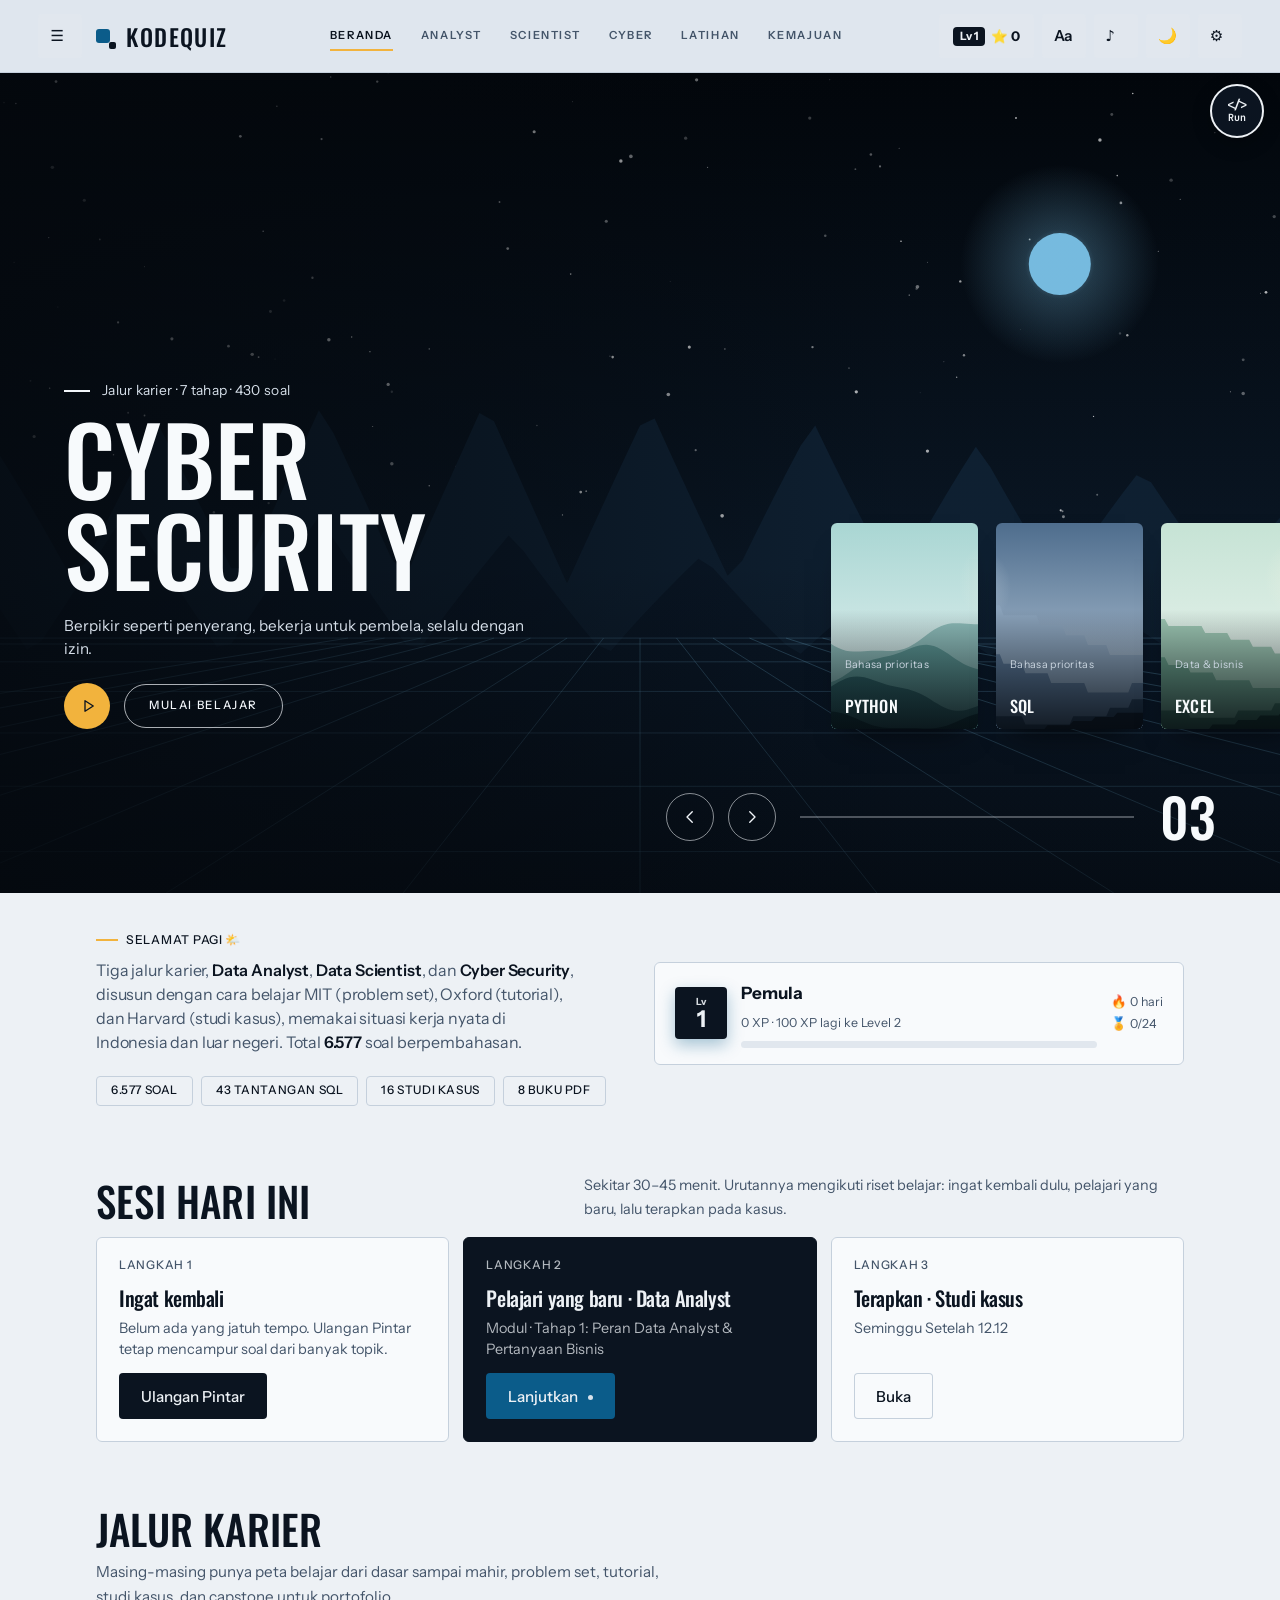
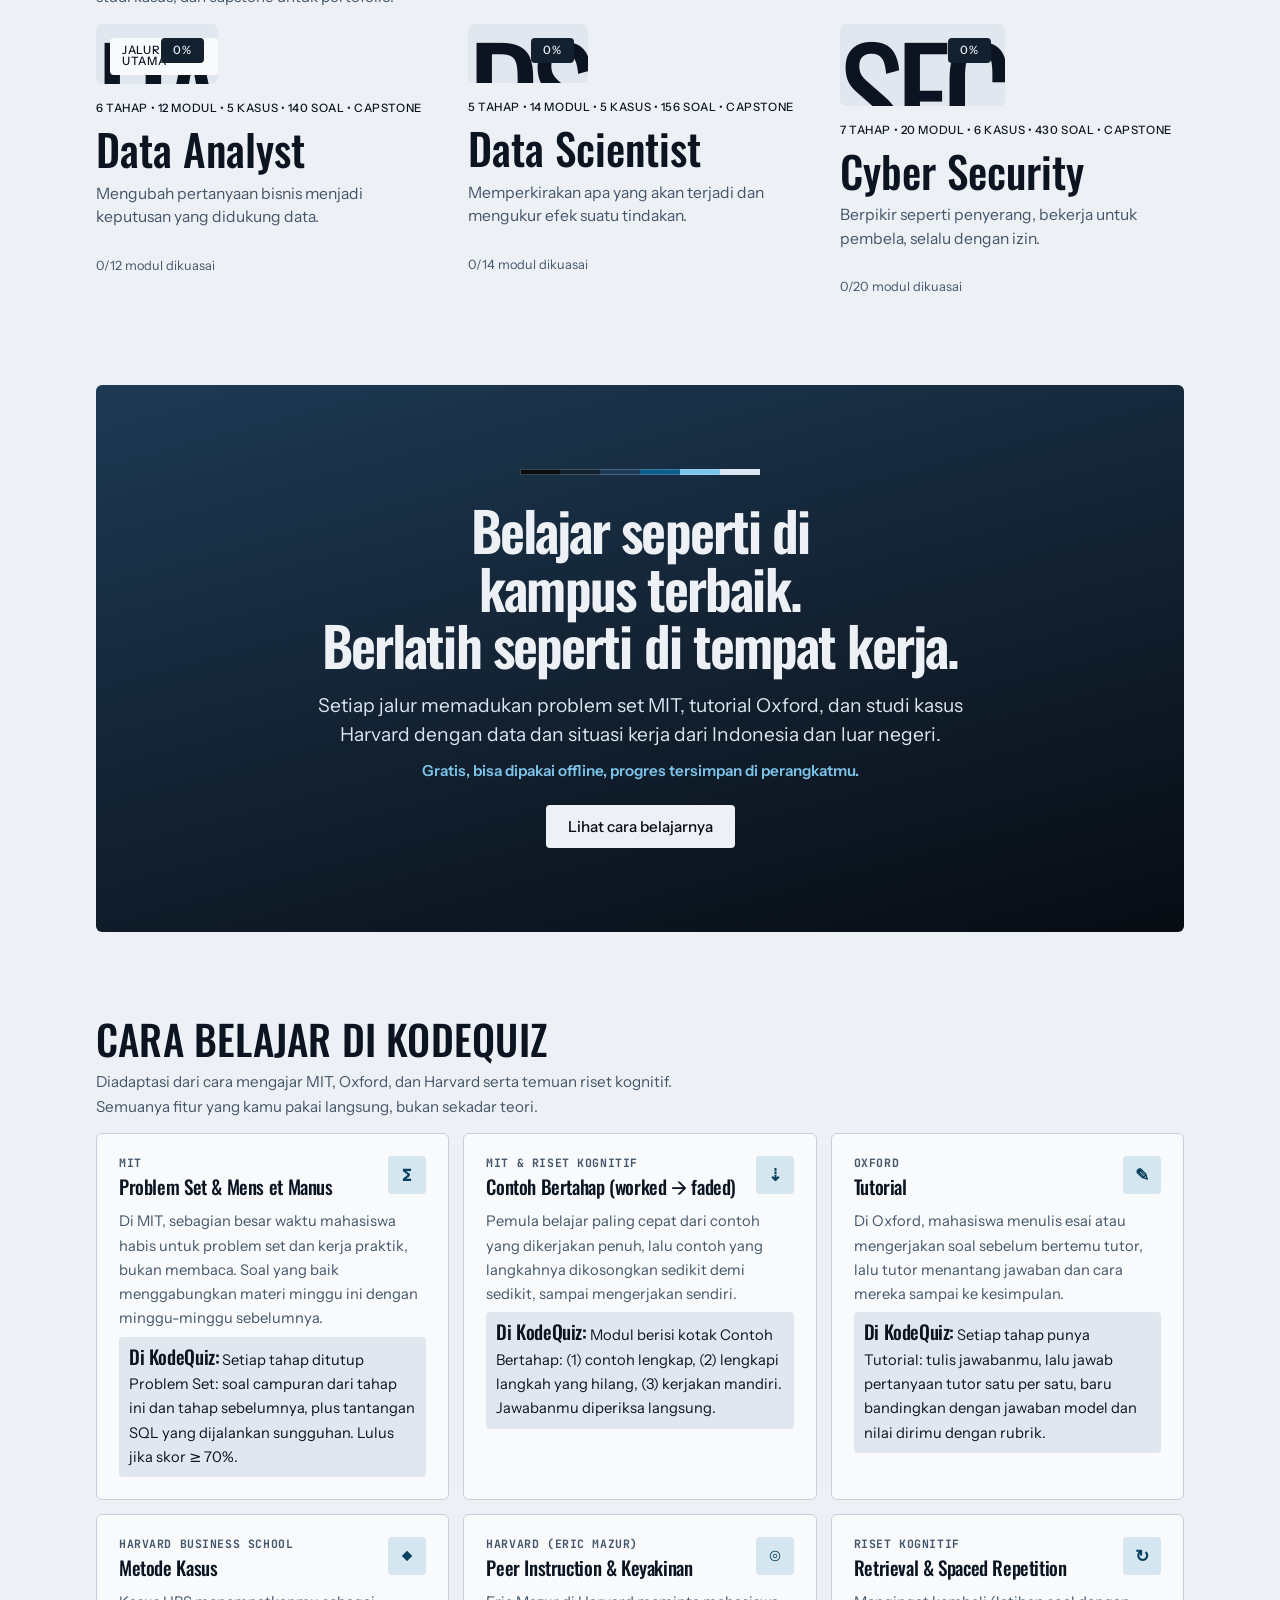
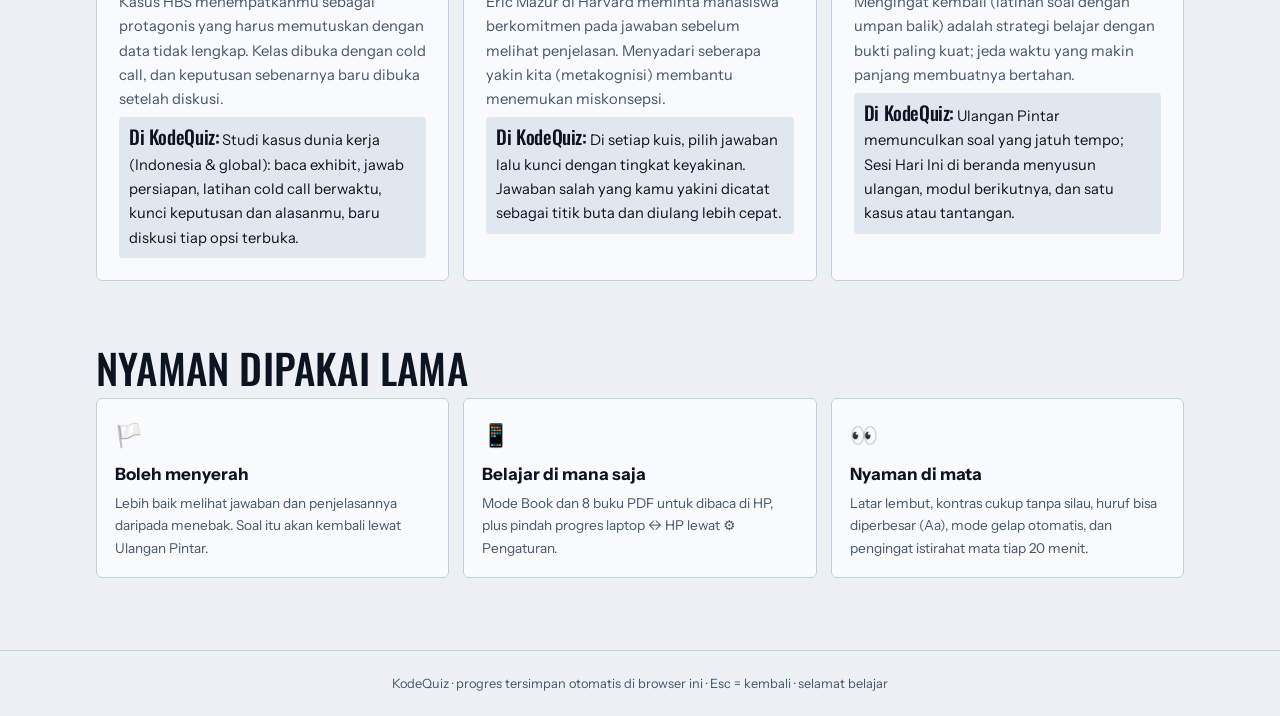
==== commit a6b1a714: "Beranda baru: panggung layar penuh dengan kartu yang membuka, judul Oswald, menu bergaris aksen" ====
--- a/index.html
+++ b/index.html
@@ -13,13 +13,14 @@
 <link rel="icon" href="ikon/ikon.svg" type="image/svg+xml">
 <link rel="preconnect" href="https://fonts.googleapis.com">
 <link rel="preconnect" href="https://fonts.gstatic.com" crossorigin>
-<link href="https://fonts.googleapis.com/css2?family=Instrument+Sans:wght@400..700&family=JetBrains+Mono:wght@500;700&display=swap" rel="stylesheet">
+<link href="https://fonts.googleapis.com/css2?family=Instrument+Sans:wght@400..700&family=Oswald:wght@400..600&family=JetBrains+Mono:wght@500;700&display=swap" rel="stylesheet">
 <link rel="stylesheet" href="css/style.css">
 <link rel="stylesheet" href="atelier/atelier.css">
 <link rel="stylesheet" href="atelier/theme.css">
 <link rel="stylesheet" href="jalur/jalur.css">
 <link rel="stylesheet" href="atelier/belajar.css">
 <link rel="stylesheet" href="atelier/dingin.css">
+<link rel="stylesheet" href="atelier/panggung.css">
 <link rel="stylesheet" href="atelier/latar.css">
 <link rel="stylesheet" href="css/runner.css">
 <script src="atelier/theme.js"></script>
@@ -57,14 +58,16 @@
 
 <!-- ============ BERANDA ============ -->
 <section id="layar-beranda" class="layar">
-  <div class="hero">
-    <p class="eyebrow" id="sapaan">Halo</p>
-    <h1>Belajar data &amp; keamanan siber seperti di kampus terbaik, <em>sedikit setiap hari.</em></h1>
+  <section class="panggung" id="panggung" aria-label="Jalur karier dan topik inti"></section>
+  <div class="hero hero-ringkas">
     <div class="hero-baris">
-      <p class="hero-sub">Tiga jalur karier, <b>Data Analyst</b>, <b>Data Scientist</b>, dan <b>Cyber Security</b>, disusun dengan cara belajar MIT (problem set), Oxford (tutorial), dan Harvard (studi kasus), memakai situasi kerja nyata di Indonesia dan luar negeri. Total <b id="stat-total">0</b> soal berpembahasan.</p>
+      <div>
+        <p class="eyebrow" id="sapaan">Halo</p>
+        <p class="hero-sub">Tiga jalur karier, <b>Data Analyst</b>, <b>Data Scientist</b>, dan <b>Cyber Security</b>, disusun dengan cara belajar MIT (problem set), Oxford (tutorial), dan Harvard (studi kasus), memakai situasi kerja nyata di Indonesia dan luar negeri. Total <b id="stat-total">0</b> soal berpembahasan.</p>
+        <div class="statistik" id="hero-chip" aria-label="Isi KodeQuiz"></div>
+      </div>
       <div class="level-kartu" id="level-kartu"></div>
     </div>
-    <div class="statistik" id="hero-chip" aria-label="Isi KodeQuiz"></div>
   </div>
 
   <section class="blok" aria-labelledby="sesi-judul">
@@ -747,5 +750,6 @@
 <script src="js/app.js"></script>
 <!-- Jalur karier, studi kasus, tutorial, kemajuan (di luar js/ karena memakai DOM) -->
 <script src="jalur/jalur.js"></script>
+<script src="atelier/panggung.js"></script>
 </body>
 </html>
--- a/atelier/panggung.css
+++ b/atelier/panggung.css
@@ -0,0 +1,101 @@
+/* KodeQuiz — gaya "Panggung" (28 November 2026), mengikuti referensi "Interactive Website • Cards Opening":
+   judul kapital ramping (Oswald), tautan menu kecil berhuruf kapital dengan garis aksen kuning, kartu potret,
+   tombol bulat bergaris, nomor slide besar. Aksen kuning hanya untuk sorotan kecil; warna dasar tetap palet Es.
+   Animasi: clip-path satu lapisan, transform, opacity. */
+:root { --font-x: "Oswald", "Arial Narrow", "Instrument Sans", sans-serif; --sorot: #F2B33D; --sorot-teks: #0B1420; }
+
+/* ---------- gaya umum ala referensi ---------- */
+body { overflow-x: clip; }
+.sec-judul { font-family: var(--font-x); font-weight: 500; text-transform: uppercase; letter-spacing: .005em; line-height: .95; }
+.materi-judul, .set-h, .hasil-persen, .jk-nama, .fitur-judul { font-family: var(--font-x); font-weight: 500; letter-spacing: 0; }
+.eyebrow::before { width: 22px; height: 2px; border-radius: 0; background: var(--sorot); }
+.nav-utama { background: none; gap: 4px; }
+.nav-utama button { background: none; position: relative; font-size: .7rem; letter-spacing: .14em; padding: 12px 12px; }
+.nav-utama button.aktif, .nav-utama button[data-tab].aktif { background: none; color: var(--teks); }
+.nav-utama button.aktif::after { content: ""; position: absolute; left: 12px; right: 12px; bottom: 4px; width: auto; height: 2px; margin: 0; border-radius: 0; background: var(--sorot); }
+.nav-utama button:hover { color: var(--utama); }
+
+/* ---------- panggung ---------- */
+.panggung {
+  position: relative; overflow: hidden; isolation: isolate; color: #F2F6FA;
+  margin: -22px calc(50% - 50vw) 0; height: clamp(560px, calc(100svh - 72px - var(--nav-bawah-h, 0px)), 820px); background: #070C13;
+  outline: none;
+}
+.pg-latar, .pg-buka, .pg-redup { position: absolute; inset: 0; }
+.pg-latar img, .pg-buka img { width: 100%; height: 100%; object-fit: cover; display: block; }
+.pg-buka { z-index: 1; visibility: hidden; transition: clip-path .8s cubic-bezier(.7, 0, .2, 1), opacity .5s ease; will-change: clip-path; }
+.pg-buka.tampil { visibility: visible; }
+.pg-buka.pudar { opacity: 0; clip-path: none; }
+.pg-buka.pudar.tampil { opacity: 1; }
+.pg-redup { z-index: 2; pointer-events: none;
+  background: linear-gradient(90deg, rgba(4, 8, 13, .78) 0, rgba(4, 8, 13, .45) 38%, rgba(4, 8, 13, .05) 70%),
+              linear-gradient(0deg, rgba(4, 8, 13, .7) 0, rgba(4, 8, 13, 0) 40%); }
+
+.pg-teks { position: absolute; z-index: 3; left: clamp(20px, 5vw, 80px); bottom: clamp(110px, 20%, 190px); width: min(46%, 560px); }
+.pg-meta { display: flex; align-items: center; gap: 12px; margin: 0 0 12px; font-size: .86rem; letter-spacing: .02em; color: #D5DEE8; }
+.pg-meta i { width: 26px; height: 2px; background: #F2F6FA; flex: none; }
+.pg-judul { margin: 0; font: 500 clamp(3rem, 7.4vw, 7.2rem)/.92 var(--font-x); text-transform: uppercase; letter-spacing: .005em; color: #F7FAFC; }
+.pg-baris { display: block; overflow: hidden; padding-bottom: .04em; }
+.pg-baris > span { display: block; }
+.pg-ket { margin: 18px 0 22px; max-width: 46ch; font-size: .95rem; line-height: 1.55; color: #D5DEE8; }
+.pg-aksi { display: flex; align-items: center; gap: 14px; }
+.pg-putar { width: 46px; height: 46px; border-radius: 50%; border: 0; display: grid; place-items: center; background: var(--sorot); color: var(--sorot-teks); cursor: pointer; transition: transform .2s ease; }
+.pg-putar svg { margin-left: 2px; }
+.pg-putar:hover { transform: scale(1.08); }
+.pg-mulai { min-height: 44px; padding: 0 24px; border-radius: 999px; border: 1px solid rgba(242, 246, 250, .7); background: transparent; color: #F2F6FA;
+  font: 500 .72rem/1 var(--font-b); letter-spacing: .14em; text-transform: uppercase; cursor: pointer; transition: background .2s, color .2s; }
+.pg-mulai:hover { background: #F2F6FA; color: #0B1420; }
+.panggung :focus-visible { outline: 2px solid var(--sorot); outline-offset: 3px; }
+
+/* kartu potret di kanan, keluar dari tepi seperti referensi */
+.pg-kartu { position: absolute; z-index: 3; left: 52%; bottom: clamp(110px, 20%, 190px); display: flex; gap: 18px; }
+.pg-k { position: relative; flex: none; width: clamp(140px, 11.5vw, 196px); aspect-ratio: 3 / 4.2; padding: 0; border: 0; border-radius: 6px; overflow: hidden; cursor: pointer;
+  background: #0F1823; color: #F7FAFC; text-align: left; box-shadow: 0 18px 30px -18px rgba(0, 0, 0, .7); transition: transform .3s cubic-bezier(.2, .8, .2, 1); }
+.pg-k img { position: absolute; inset: 0; width: 100%; height: 100%; object-fit: cover; }
+.pg-k::after { content: ""; position: absolute; inset: 0; background: linear-gradient(0deg, rgba(4, 8, 13, .82) 0, rgba(4, 8, 13, 0) 58%); }
+.pg-k-meta, .pg-k b { position: absolute; left: 14px; right: 12px; z-index: 1; }
+.pg-k-meta { bottom: 58px; font-size: .66rem; letter-spacing: .03em; color: #C9D4DF; }
+.pg-k b { bottom: 14px; font: 500 1.02rem/1.05 var(--font-x); text-transform: uppercase; letter-spacing: .01em; }
+.pg-k:hover { transform: translateY(-6px); }
+.pg-k-masuk { animation: pg-k-masuk .6s cubic-bezier(.2, .8, .2, 1) both; animation-delay: var(--d); }
+@keyframes pg-k-masuk { from { opacity: 0; transform: translateX(48px); } }
+
+/* kendali bawah: dua tombol bulat bergaris, garis progres, nomor besar */
+.pg-kendali { position: absolute; z-index: 3; left: 52%; right: clamp(20px, 5vw, 80px); bottom: clamp(28px, 6%, 56px); display: flex; align-items: center; gap: 14px; }
+.pg-panah { width: 48px; height: 48px; border-radius: 50%; border: 1px solid rgba(242, 246, 250, .55); background: transparent; color: #F2F6FA; display: grid; place-items: center; cursor: pointer; transition: background .2s, color .2s; }
+.pg-panah:hover { background: #F2F6FA; color: #0B1420; }
+.pg-garis { flex: 1; height: 2px; margin: 0 10px; background: rgba(242, 246, 250, .3); overflow: hidden; }
+.pg-garis i { display: block; height: 100%; background: var(--sorot); transform: scaleX(0); transform-origin: left; }
+.pg-garis i.jalan { animation: pg-jalan 8s linear forwards; }
+.pg-jeda .pg-garis i.jalan { animation-play-state: paused; }
+@keyframes pg-jalan { to { transform: scaleX(1); } }
+.pg-no { font: 500 clamp(2.4rem, 4.2vw, 3.6rem)/1 var(--font-x); color: #F7FAFC; min-width: 2ch; text-align: right; }
+
+/* teks masuk: baris judul naik dari balik topeng, sisanya memudar */
+.pg-masuk .pg-baris > span { animation: pg-naik .75s cubic-bezier(.2, .8, .2, 1) both; animation-delay: var(--d); }
+.pg-masuk .pg-meta, .pg-masuk .pg-ket, .pg-masuk .pg-aksi { animation: pg-pudar .6s ease both .18s; }
+.pg-keluar .pg-teks { opacity: 0; transform: translateY(-10px); transition: opacity .22s ease, transform .22s ease; }
+@keyframes pg-naik { from { transform: translateY(105%); } }
+@keyframes pg-pudar { from { opacity: 0; transform: translateY(10px); } }
+
+/* ringkasan di bawah panggung */
+.hero-ringkas { margin: 28px 0 8px; }
+.hero-ringkas .hero-baris { align-items: center; }
+.hero-ringkas .hero-sub { font-size: 1rem; color: var(--redup); }
+.hero-ringkas .eyebrow { margin-bottom: 10px; }
+
+@media (max-width: 860px) {
+  .panggung { height: auto; min-height: 640px; padding: 0 0 96px; }
+  .pg-teks { position: relative; left: auto; bottom: auto; width: auto; padding: 120px 20px 24px; }
+  .pg-judul { font-size: clamp(2.8rem, 14vw, 4.4rem); }
+  .pg-kartu { position: relative; left: auto; bottom: auto; padding: 0 20px; overflow-x: auto; scroll-snap-type: x mandatory; scrollbar-width: none; }
+  .pg-kartu::-webkit-scrollbar { display: none; }
+  .pg-k { width: 132px; scroll-snap-align: start; }
+  .pg-kendali { left: 20px; right: 20px; bottom: 24px; }
+  .pg-redup { background: linear-gradient(0deg, rgba(4, 8, 13, .85) 0, rgba(4, 8, 13, .35) 55%, rgba(4, 8, 13, .15) 100%); }
+}
+@media (prefers-reduced-motion: reduce) {
+  .pg-buka, .pg-k, .pg-putar { transition: none; }
+  .pg-k-masuk, .pg-masuk .pg-baris > span, .pg-masuk .pg-meta, .pg-masuk .pg-ket, .pg-masuk .pg-aksi { animation: none; }
+  .pg-garis i { transform: scaleX(1); }
+}
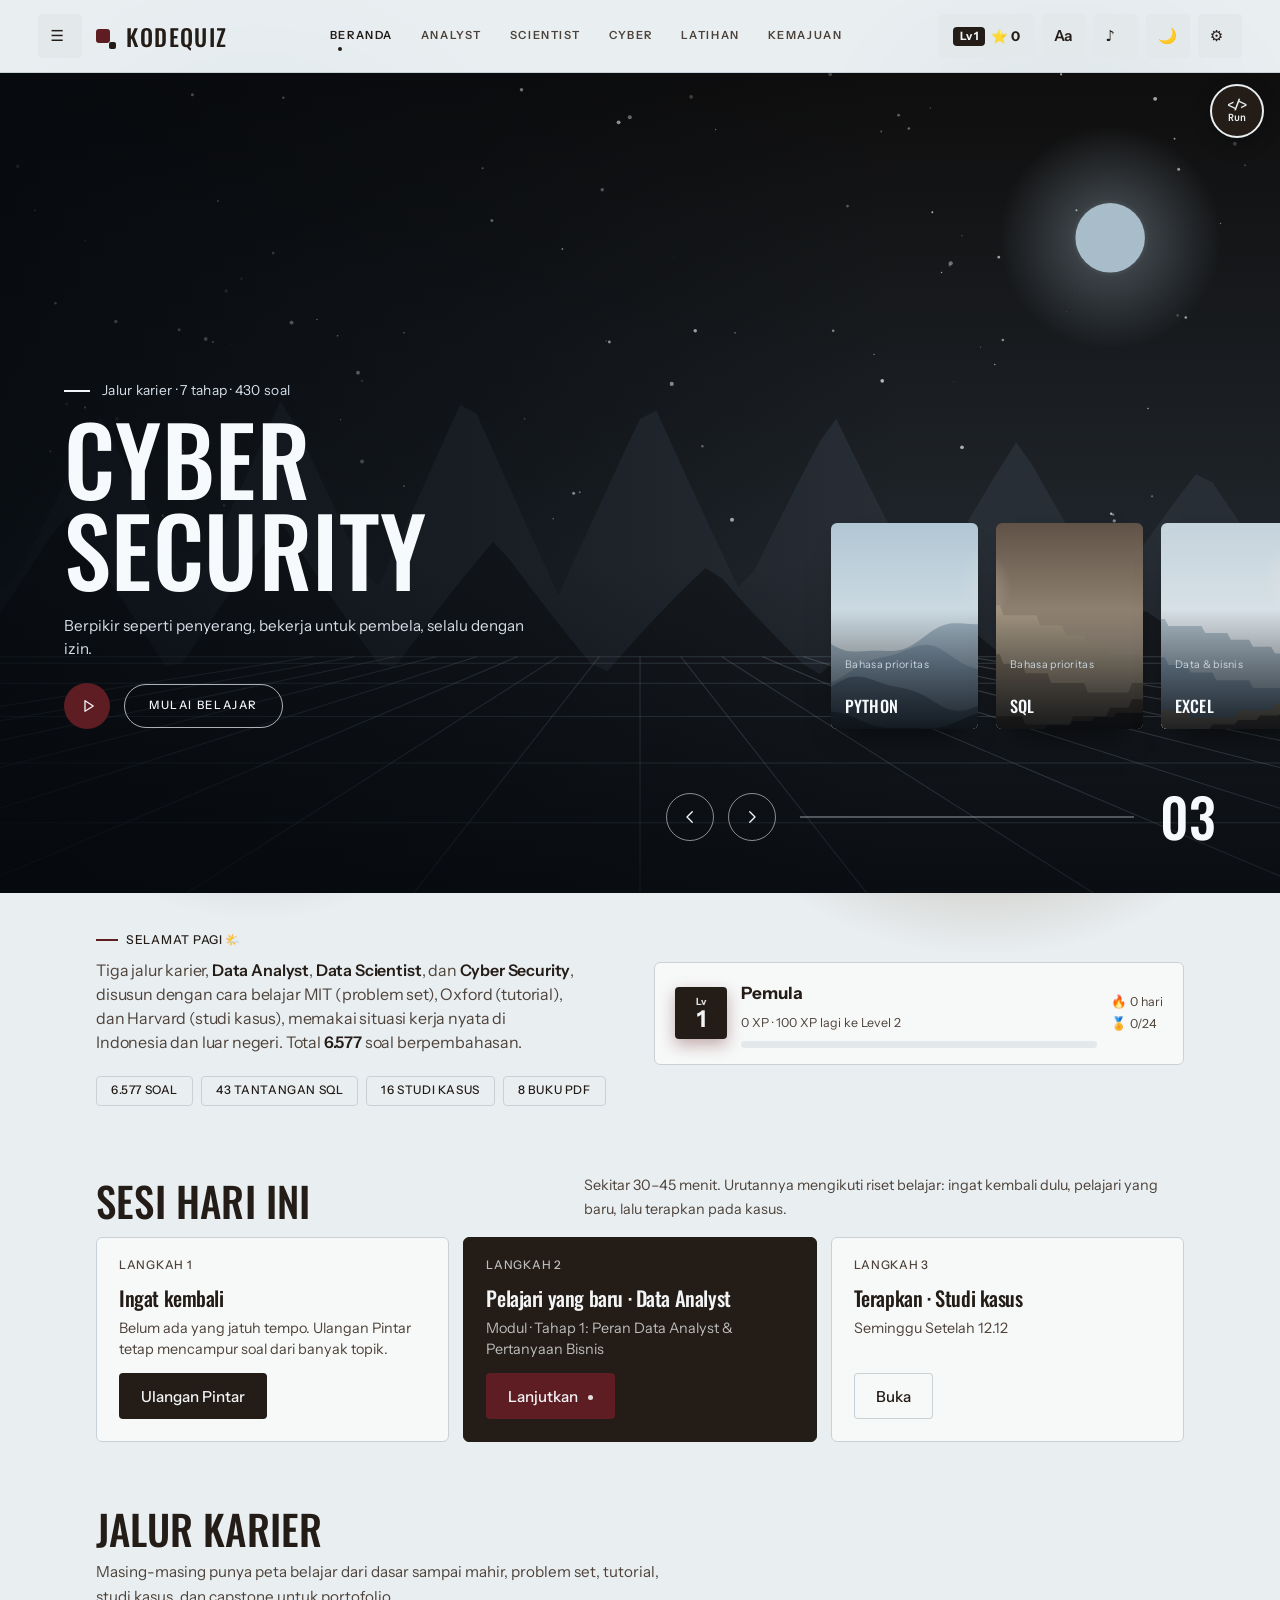
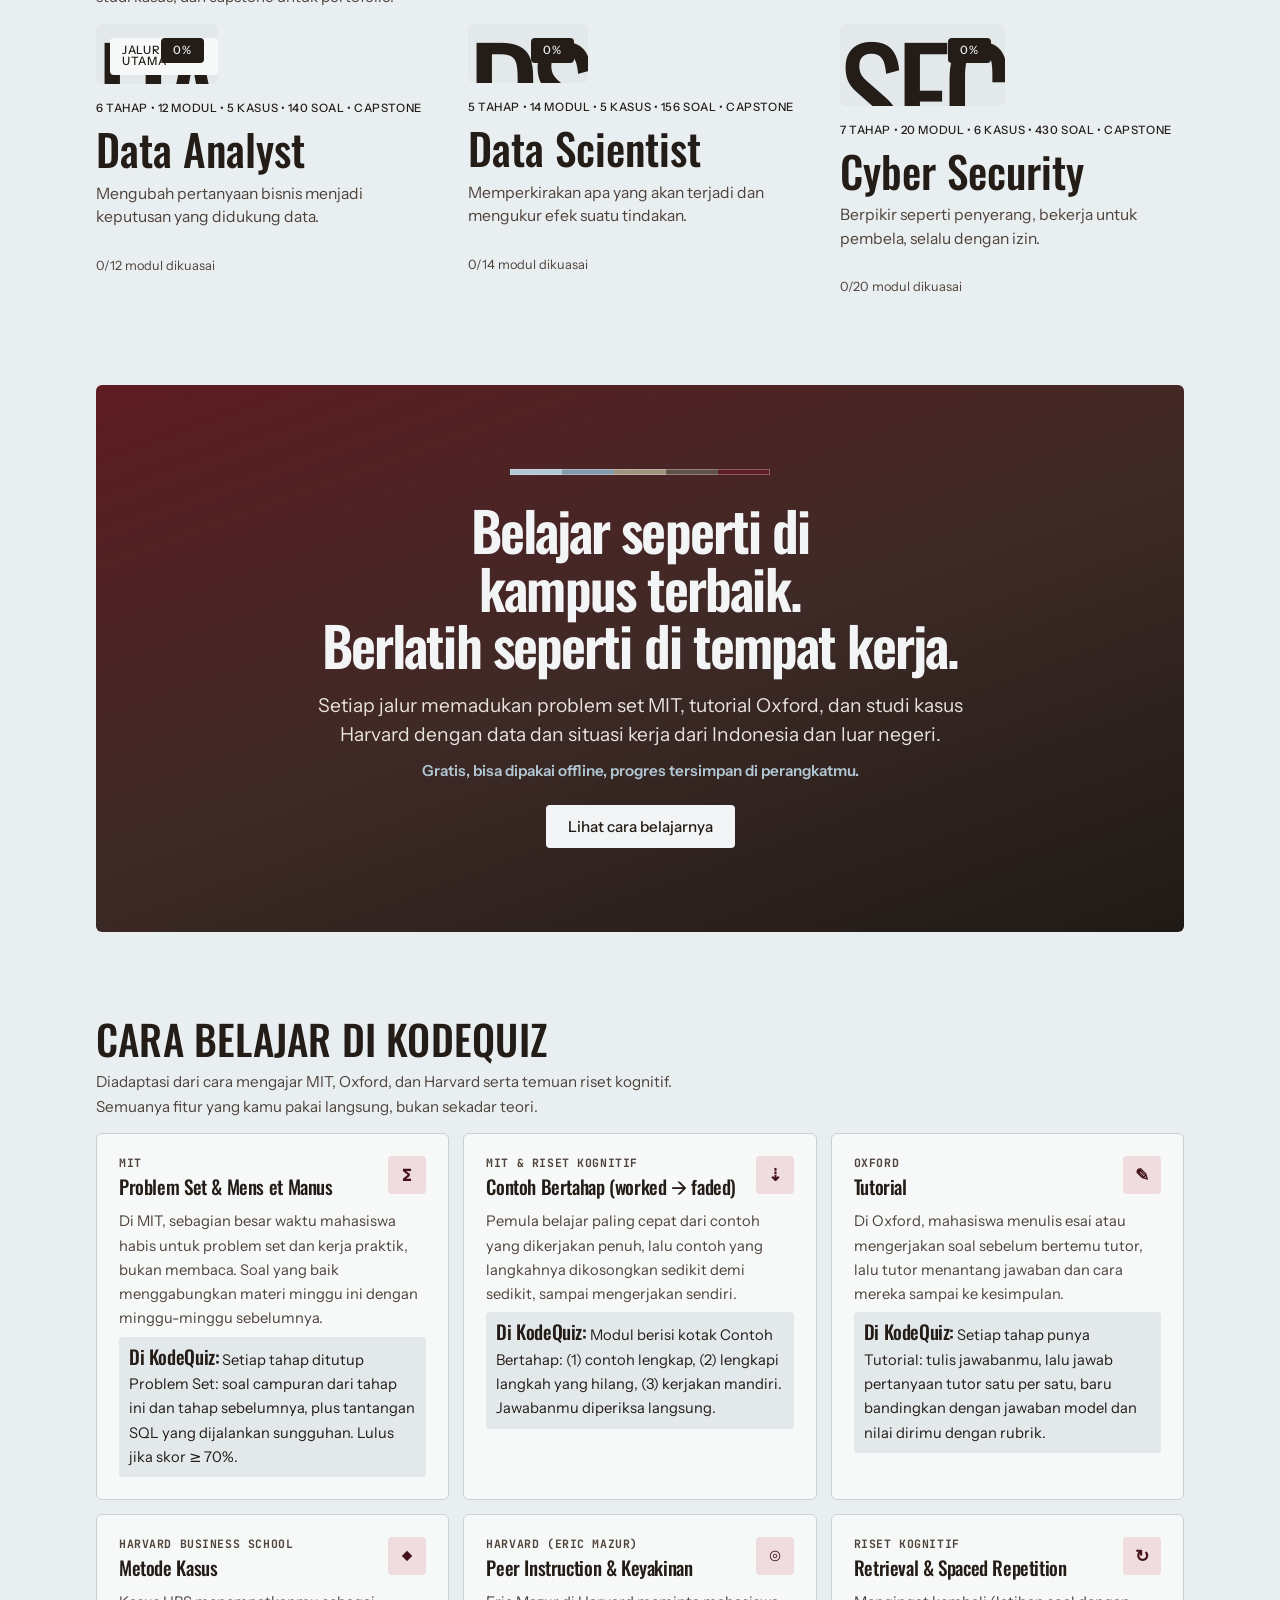
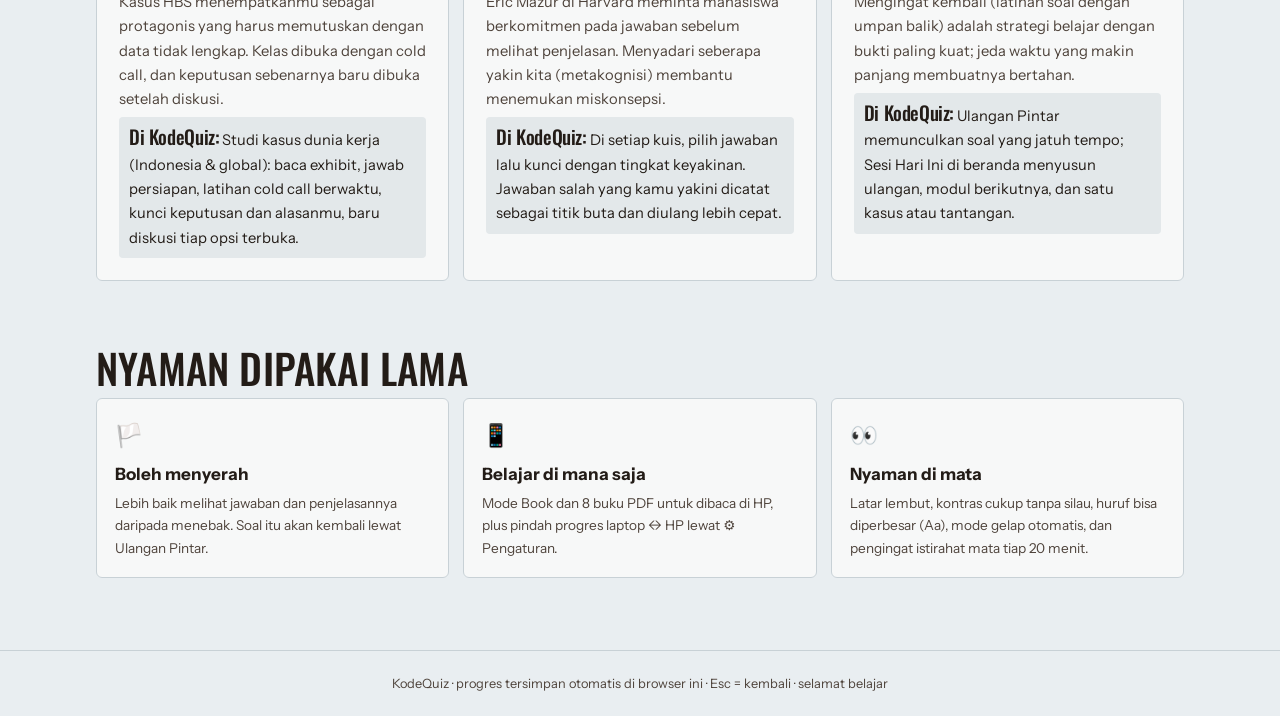
==== commit 9331c45d: "Palet Lembah 5 warna, latar gradasi abstrak bergerak, animasi muncul saat gulir dan efek kartu" ====
--- a/index.html
+++ b/index.html
@@ -5,8 +5,8 @@
 <meta name="viewport" content="width=device-width, initial-scale=1">
 <meta name="color-scheme" content="light dark">
 <meta name="description" content="Jalur belajar Data Analyst, Data Scientist, dan Cyber Security (hacker etis) dengan problem set ala MIT, tutorial ala Oxford, dan studi kasus ala Harvard dari dunia kerja Indonesia dan global. 2.000+ soal berpembahasan, Lab SQL, bisa offline.">
-<meta name="theme-color" content="#EDF1F5" media="(prefers-color-scheme: light)">
-<meta name="theme-color" content="#080D14" media="(prefers-color-scheme: dark)">
+<meta name="theme-color" content="#E9EEF1" media="(prefers-color-scheme: light)">
+<meta name="theme-color" content="#14110F" media="(prefers-color-scheme: dark)">
 <link rel="manifest" href="manifest.webmanifest">
 <link rel="apple-touch-icon" href="ikon/ikon-192.png">
 <title>KodeQuiz — Jalur Data Analyst, Data Scientist & Cyber Security</title>
@@ -19,8 +19,9 @@
 <link rel="stylesheet" href="atelier/theme.css">
 <link rel="stylesheet" href="jalur/jalur.css">
 <link rel="stylesheet" href="atelier/belajar.css">
-<link rel="stylesheet" href="atelier/dingin.css">
+<link rel="stylesheet" href="atelier/lembah.css">
 <link rel="stylesheet" href="atelier/panggung.css">
+<link rel="stylesheet" href="atelier/gerak.css">
 <link rel="stylesheet" href="atelier/latar.css">
 <link rel="stylesheet" href="css/runner.css">
 <script src="atelier/theme.js"></script>
@@ -28,6 +29,7 @@
 <script src="atelier/atelier.js"></script>
 <script defer src="atelier/nyaman.js"></script>
 <script defer src="atelier/musik.js"></script>
+<script defer src="atelier/gerak.js"></script>
 </head>
 <body>
 
--- a/atelier/lembah.css
+++ b/atelier/lembah.css
@@ -0,0 +1,132 @@
+/* KODEQUIZ — palet "Lembah" (28 November 2026, kombo 5 warna pilihan pengguna):
+   Cloudy Valley #B1C7D4 · Tsunami #849AAD · Weather Board #A1947F · Volcanic Island #605246 · Red Oxide #5E1C23.
+   Menggantikan dingin.css (palet Es). Terang = langit Cloudy Valley pucat, tinta cokelat Volcanic gelap, aksen Red Oxide;
+   gelap = cokelat vulkanik pekat, teks Cloudy Valley, aksen Cloudy Valley. Kontras teks utama ≥ 12:1.
+   Latar gradasi abstrak: satu lapisan tetap berisi gumpalan radial 5 warna yang bergeser pelan (hanya transform,
+   tanpa blur), tampil saat Desain latar = Bawaan. Untuk kembali ke palet Es: ganti <link> lembah.css menjadi dingin.css. */
+
+:root {
+  --cv: #B1C7D4; --ts: #849AAD; --wb: #A1947F; --vi: #605246; --ro: #5E1C23;
+  --bg: #E9EEF1; --bg-atas: #DCE5EB; --permukaan: #F7F8F8; --permukaan-2: #E3E8EA; --garis: #C8D1D6;
+  --teks: #231C17; --redup: #4E433B; --tinta: #231C17; --tinta-teks: #F2F4F5;
+  --utama: #5E1C23; --utama-gelap: #44121A; --utama-t: #EFDCDE;
+  --biru: #4C6274; --biru-t: #DCE5EB;
+  --hijau: #3F6B55; --hijau-t: #DDE8E0; --hijau-teks: #2E5140;
+  --merah: #8E2A33; --merah-t: #F3DDDF; --merah-teks: #6E1F27;
+  --kuning: #765E2C; --kuning-t: #EEE6D2; --kuning-teks: #574521;
+  --emas: #765E2C; --emas-t: #EEE6D2;
+  --kode-bg: #1F1A16; --kode-teks: #E8E3DC; --kode-redup: #A1947F;
+  --editor-bg: #F7F8F8; --editor-nomor: #9A9087;
+  --media-bg: #231C17;
+  --c-sql: #4C6274;
+  --bayang: 0 1px 0 rgba(35, 28, 23, .06), 0 12px 28px -20px rgba(35, 28, 23, .4);
+  --bayang2: 0 22px 44px -26px rgba(35, 28, 23, .55);
+  --btn-teks: #F2F4F5;
+  --at-accent: #5E1C23; --at-on-accent: #F2F4F5; --at-accent-text: #44121A;
+  --at-deep: #1F1A16; --at-on-deep: #E8E3DC;
+  --c-da: #4C6274; --c-da-t: #DCE5EB; --c-ds: #605246; --c-ds-t: #E9E3DC;
+  --sorot: #5E1C23; --sorot-teks: #F2F4F5;      /* garis aktif menu, penanda kecil */
+  --g-cv: .8; --g-ts: .6; --g-wb: .5; --g-vi: .2; --g-ro: .16;   /* kekuatan gumpalan latar; teks redup tetap ≥ 4,9:1 di puncak gumpalan */
+  color-scheme: light;
+}
+:root[data-theme="dark"] {
+  --bg: #14110F; --bg-atas: #1B1714; --permukaan: #1E1A17; --permukaan-2: #29231F; --garis: #3A322C;
+  --teks: #E4E9EC; --redup: #AEB8BF; --tinta: #E9EEF1; --tinta-teks: #14110F;
+  --utama: #B1C7D4; --utama-gelap: #D0DEE7; --utama-t: #28323A;
+  --biru: #B1C7D4; --biru-t: #232E37;
+  --hijau: #9CC3A8; --hijau-t: #1D2A22; --hijau-teks: #BFD9C6;
+  --merah: #E3989F; --merah-t: #3A1D21; --merah-teks: #F0BCC1;
+  --kuning: #D9C38C; --kuning-t: #2E271A; --kuning-teks: #EADBB2;
+  --emas: #D9C38C; --emas-t: #2E271A;
+  --kode-bg: #0E0C0A; --kode-teks: #E4E9EC; --kode-redup: #8F8676;
+  --editor-bg: #191512; --editor-nomor: #6E655C;
+  --media-bg: #0E0C0A;
+  --c-sql: #B1C7D4;
+  --bayang: 0 1px 0 rgba(0, 0, 0, .35), 0 12px 26px -16px rgba(0, 0, 0, .7);
+  --bayang2: 0 22px 44px -22px rgba(0, 0, 0, .8);
+  --btn-teks: #14110F;
+  --at-accent: #B1C7D4; --at-on-accent: #14110F; --at-accent-text: #D0DEE7;
+  --at-deep: #0E0C0A; --at-on-deep: #E4E9EC;
+  --c-da: #B1C7D4; --c-da-t: #232E37; --c-ds: #CDBFA9; --c-ds-t: #2B2520;
+  --sorot: #B1C7D4; --sorot-teks: #14110F;
+  --g-cv: .24; --g-ts: .3; --g-wb: .22; --g-vi: .55; --g-ro: .5;
+  color-scheme: dark;
+}
+@media (prefers-color-scheme: dark) {
+  :root:not([data-theme="light"]) {
+    --bg: #14110F; --bg-atas: #1B1714; --permukaan: #1E1A17; --permukaan-2: #29231F; --garis: #3A322C;
+    --teks: #E4E9EC; --redup: #AEB8BF; --tinta: #E9EEF1; --tinta-teks: #14110F;
+    --utama: #B1C7D4; --utama-gelap: #D0DEE7; --utama-t: #28323A;
+    --biru: #B1C7D4; --biru-t: #232E37;
+    --hijau: #9CC3A8; --hijau-t: #1D2A22; --hijau-teks: #BFD9C6;
+    --merah: #E3989F; --merah-t: #3A1D21; --merah-teks: #F0BCC1;
+    --kuning: #D9C38C; --kuning-t: #2E271A; --kuning-teks: #EADBB2;
+    --emas: #D9C38C; --emas-t: #2E271A;
+    --kode-bg: #0E0C0A; --kode-teks: #E4E9EC; --kode-redup: #8F8676;
+    --editor-bg: #191512; --editor-nomor: #6E655C;
+    --media-bg: #0E0C0A;
+    --c-sql: #B1C7D4;
+    --bayang: 0 1px 0 rgba(0, 0, 0, .35), 0 12px 26px -16px rgba(0, 0, 0, .7);
+    --bayang2: 0 22px 44px -22px rgba(0, 0, 0, .8);
+    --btn-teks: #14110F;
+    --at-accent: #B1C7D4; --at-on-accent: #14110F; --at-accent-text: #D0DEE7;
+    --at-deep: #0E0C0A; --at-on-deep: #E4E9EC;
+    --c-da: #B1C7D4; --c-da-t: #232E37; --c-ds: #CDBFA9; --c-ds-t: #2B2520;
+    --sorot: #B1C7D4; --sorot-teks: #14110F;
+    --g-cv: .24; --g-ts: .3; --g-wb: .22; --g-vi: .55; --g-ro: .5;
+    color-scheme: dark;
+  }
+}
+
+/* ---------- latar gradasi abstrak (hanya Desain latar = Bawaan) ---------- */
+html { background: var(--bg); }
+body, body.at { background: var(--bg); }
+:root[data-pola="polos"] body, :root[data-pola="polos"] body.at { background: transparent; }   /* :root menang atas latar.css */
+html[data-pola="polos"] body::before {
+  content: ""; position: fixed; z-index: -1; pointer-events: none;
+  inset: -25vh -25vw; will-change: transform;
+  background:
+    radial-gradient(30vmax 24vmax at 30% 30%, color-mix(in srgb, var(--cv) calc(var(--g-cv) * 100%), transparent) 0 22%, transparent 68%),
+    radial-gradient(28vmax 22vmax at 72% 27%, color-mix(in srgb, var(--ts) calc(var(--g-ts) * 100%), transparent) 0 22%, transparent 68%),
+    radial-gradient(32vmax 24vmax at 68% 72%, color-mix(in srgb, var(--wb) calc(var(--g-wb) * 100%), transparent) 0 22%, transparent 68%),
+    radial-gradient(24vmax 20vmax at 30% 72%, color-mix(in srgb, var(--vi) calc(var(--g-vi) * 100%), transparent) 0 22%, transparent 68%),
+    radial-gradient(18vmax 16vmax at 52% 50%, color-mix(in srgb, var(--ro) calc(var(--g-ro) * 100%), transparent) 0 18%, transparent 66%),
+    var(--bg);
+  animation: lb-arus 46s ease-in-out infinite alternate;
+}
+@keyframes lb-arus {
+  0%   { transform: translate3d(0, 0, 0) rotate(0deg) scale(1); }
+  50%  { transform: translate3d(-6vw, 4vh, 0) rotate(8deg) scale(1.08); }
+  100% { transform: translate3d(5vw, -5vh, 0) rotate(-6deg) scale(1.04); }
+}
+.topbar { background: color-mix(in srgb, var(--bg) 88%, transparent); border-bottom: 1px solid var(--garis); }
+
+/* Warna yang ditulis langsung di theme.css / jalur.css */
+::selection { background: var(--utama); color: var(--btn-teks); }
+.nav-utama button[data-tab].aktif { color: var(--teks); }
+.btn-utama:hover:not(:disabled), .btn-hijau, .jh-aksi .btn-utama:hover:not(:disabled), .kq-musik-nyala:hover { color: var(--btn-teks); }
+.kq-istirahat .btn-utama { background: #E9EEF1; color: #231C17; }
+.hero-chip span { background: rgba(233, 238, 241, .92); color: #231C17; }
+.jk-media .jk-utama { background: var(--permukaan); color: var(--teks); }
+.jk-persen { background: #231C17; color: #E9EEF1; }
+.grid-topik .prio-ya { background: #B1C7D4; color: #231C17; }
+.grup-jalur .kartu-t::after { background: #605246; color: #F2F4F5; }
+.at-curtain__b { background: #1F1A16; }
+.at-curtain__a { background: #5E1C23; }
+.at-curtain__cap { color: #E8E3DC; }
+.kq-piksel i.on { background: #E8E3DC; }
+
+/* Blok pernyataan beranda: gradasi Red Oxide → Volcanic → hampir hitam, strip lima warna */
+.pernyataan { position: relative; overflow: hidden; background: linear-gradient(160deg, #5E1C23 0%, #3E2A26 50%, #1F1A16 100%); color: #F2F4F5; }
+.pernyataan::before { content: ""; display: block; width: min(260px, 62%); height: 6px; margin: 0 auto 26px;
+  background: linear-gradient(90deg, #B1C7D4 0 20%, #849AAD 0 40%, #A1947F 0 60%, #605246 0 80%, #5E1C23 0); box-shadow: inset 0 0 0 1px rgba(242, 244, 245, .3); }
+.pernyataan p { color: #E8E3DC; }
+.pernyataan .pernyataan-aksen { color: #B1C7D4; }
+.btn-terang { background: #F2F4F5; color: #231C17; }
+.btn-terang:hover:not(:disabled) { background: rgba(242, 244, 245, .12); color: #F2F4F5; box-shadow: inset 0 0 0 1px #F2F4F5; }
+
+/* garis tipis tegas pada kartu utama (dari palet Es) */
+.fitur, .kartu-t, .bab-item, .materi-kotak, .kartu-soal, .level-kartu, .cara-item { border: 1px solid var(--garis); }
+.btn-garis { box-shadow: inset 0 0 0 1px var(--garis); }
+
+@media (prefers-reduced-motion: reduce) { html[data-pola="polos"] body::before { animation: none; } }
--- a/atelier/panggung.css
+++ b/atelier/panggung.css
@@ -2,7 +2,7 @@
    judul kapital ramping (Oswald), tautan menu kecil berhuruf kapital dengan garis aksen kuning, kartu potret,
    tombol bulat bergaris, nomor slide besar. Aksen kuning hanya untuk sorotan kecil; warna dasar tetap palet Es.
    Animasi: clip-path satu lapisan, transform, opacity. */
-:root { --font-x: "Oswald", "Arial Narrow", "Instrument Sans", sans-serif; --sorot: #F2B33D; --sorot-teks: #0B1420; }
+:root { --font-x: "Oswald", "Arial Narrow", "Instrument Sans", sans-serif; --pg-aksen: #B1C7D4; --pg-tombol: #5E1C23; --pg-tombol-teks: #F2F4F5; }   /* --sorot dari palet (lembah.css) */
 
 /* ---------- gaya umum ala referensi ---------- */
 body { overflow-x: clip; }
@@ -12,7 +12,8 @@
 .nav-utama { background: none; gap: 4px; }
 .nav-utama button { background: none; position: relative; font-size: .7rem; letter-spacing: .14em; padding: 12px 12px; }
 .nav-utama button.aktif, .nav-utama button[data-tab].aktif { background: none; color: var(--teks); }
-.nav-utama button.aktif::after { content: ""; position: absolute; left: 12px; right: 12px; bottom: 4px; width: auto; height: 2px; margin: 0; border-radius: 0; background: var(--sorot); }
+.nav-utama button::after { content: ""; position: absolute; left: 12px; right: 12px; bottom: 4px; width: auto; height: 2px; margin: 0; border-radius: 0; background: var(--sorot); transform: scaleX(0); transform-origin: right; transition: transform .35s cubic-bezier(.7, 0, .2, 1); }
+.nav-utama button.aktif::after, .nav-utama button:hover::after { transform: scaleX(1); transform-origin: left; }
 .nav-utama button:hover { color: var(--utama); }
 
 /* ---------- panggung ---------- */
@@ -39,13 +40,14 @@
 .pg-baris > span { display: block; }
 .pg-ket { margin: 18px 0 22px; max-width: 46ch; font-size: .95rem; line-height: 1.55; color: #D5DEE8; }
 .pg-aksi { display: flex; align-items: center; gap: 14px; }
-.pg-putar { width: 46px; height: 46px; border-radius: 50%; border: 0; display: grid; place-items: center; background: var(--sorot); color: var(--sorot-teks); cursor: pointer; transition: transform .2s ease; }
+.pg-putar { width: 46px; height: 46px; border-radius: 50%; border: 0; display: grid; place-items: center; background: var(--pg-tombol); color: var(--pg-tombol-teks); cursor: pointer; transition: transform .2s ease; box-shadow: 0 0 0 0 rgba(177, 199, 212, .5); animation: pg-denyut 2.6s ease-out infinite; }
+@keyframes pg-denyut { 70% { box-shadow: 0 0 0 14px rgba(177, 199, 212, 0); } 100% { box-shadow: 0 0 0 0 rgba(177, 199, 212, 0); } }
 .pg-putar svg { margin-left: 2px; }
 .pg-putar:hover { transform: scale(1.08); }
 .pg-mulai { min-height: 44px; padding: 0 24px; border-radius: 999px; border: 1px solid rgba(242, 246, 250, .7); background: transparent; color: #F2F6FA;
   font: 500 .72rem/1 var(--font-b); letter-spacing: .14em; text-transform: uppercase; cursor: pointer; transition: background .2s, color .2s; }
 .pg-mulai:hover { background: #F2F6FA; color: #0B1420; }
-.panggung :focus-visible { outline: 2px solid var(--sorot); outline-offset: 3px; }
+.panggung :focus-visible { outline: 2px solid var(--pg-aksen); outline-offset: 3px; }
 
 /* kartu potret di kanan, keluar dari tepi seperti referensi */
 .pg-kartu { position: absolute; z-index: 3; left: 52%; bottom: clamp(110px, 20%, 190px); display: flex; gap: 18px; }
@@ -65,7 +67,7 @@
 .pg-panah { width: 48px; height: 48px; border-radius: 50%; border: 1px solid rgba(242, 246, 250, .55); background: transparent; color: #F2F6FA; display: grid; place-items: center; cursor: pointer; transition: background .2s, color .2s; }
 .pg-panah:hover { background: #F2F6FA; color: #0B1420; }
 .pg-garis { flex: 1; height: 2px; margin: 0 10px; background: rgba(242, 246, 250, .3); overflow: hidden; }
-.pg-garis i { display: block; height: 100%; background: var(--sorot); transform: scaleX(0); transform-origin: left; }
+.pg-garis i { display: block; height: 100%; background: var(--pg-aksen); transform: scaleX(0); transform-origin: left; }
 .pg-garis i.jalan { animation: pg-jalan 8s linear forwards; }
 .pg-jeda .pg-garis i.jalan { animation-play-state: paused; }
 @keyframes pg-jalan { to { transform: scaleX(1); } }
@@ -77,6 +79,23 @@
 .pg-keluar .pg-teks { opacity: 0; transform: translateY(-10px); transition: opacity .22s ease, transform .22s ease; }
 @keyframes pg-naik { from { transform: translateY(105%); } }
 @keyframes pg-pudar { from { opacity: 0; transform: translateY(10px); } }
+
+/* gerak tambahan: zoom pelan latar, lapisan buka ikut mengecil, kartu miring mengikuti kursor, angka bergulir */
+.pg-latar img.pg-zoom { animation: pg-zoom 9s cubic-bezier(.2, .6, .3, 1) both; }
+@keyframes pg-zoom { from { transform: scale(1.12); } to { transform: scale(1.02); } }
+.pg-buka img { transform: scale(1.18); transition: transform 1.1s cubic-bezier(.2, .8, .2, 1); }
+.pg-buka.tampil img { transform: scale(1.12); }
+.pg-k { transform: perspective(700px) rotateX(var(--rx, 0deg)) rotateY(var(--ry, 0deg)) translateY(var(--ty, 0px)); }
+.pg-k:hover { --ty: -8px; transform: perspective(700px) rotateX(var(--rx, 0deg)) rotateY(var(--ry, 0deg)) translateY(var(--ty)); }
+.pg-k img { transition: transform .6s cubic-bezier(.2, .8, .2, 1); }
+.pg-k:hover img { transform: scale(1.08); }
+.pg-k::before { content: ""; position: absolute; inset: 0; z-index: 2; pointer-events: none; opacity: 0; transition: opacity .3s;
+  background: radial-gradient(120px 120px at var(--mx, 50%) var(--my, 50%), rgba(255, 255, 255, .22), transparent 70%); }
+.pg-k:hover::before { opacity: 1; }
+.pg-no.pg-gulir { animation: pg-gulir .6s cubic-bezier(.2, .8, .2, 1) both; }
+@keyframes pg-gulir { from { transform: translateY(45%); opacity: 0; } }
+.pg-masuk .pg-meta i { transform-origin: left; animation: pg-garis-masuk .7s cubic-bezier(.2, .8, .2, 1) both .1s; }
+@keyframes pg-garis-masuk { from { transform: scaleX(0); } }
 
 /* ringkasan di bawah panggung */
 .hero-ringkas { margin: 28px 0 8px; }
@@ -95,7 +114,8 @@
   .pg-redup { background: linear-gradient(0deg, rgba(4, 8, 13, .85) 0, rgba(4, 8, 13, .35) 55%, rgba(4, 8, 13, .15) 100%); }
 }
 @media (prefers-reduced-motion: reduce) {
-  .pg-buka, .pg-k, .pg-putar { transition: none; }
+  .pg-buka, .pg-k, .pg-putar, .pg-buka img, .pg-k img { transition: none; }
+  .pg-latar img.pg-zoom, .pg-no.pg-gulir, .pg-putar, .pg-masuk .pg-meta i { animation: none; }
   .pg-k-masuk, .pg-masuk .pg-baris > span, .pg-masuk .pg-meta, .pg-masuk .pg-ket, .pg-masuk .pg-aksi { animation: none; }
   .pg-garis i { transform: scaleX(1); }
 }
--- a/atelier/gerak.css
+++ b/atelier/gerak.css
@@ -0,0 +1,42 @@
+/* KodeQuiz — animasi dan transisi tambahan (28 November 2026). Hanya transform dan opacity; semuanya mati di prefers-reduced-motion. */
+:root { --gr-ease: cubic-bezier(.2, .8, .2, 1); }
+
+/* muncul saat menggulir (atelier/gerak.js) */
+html.gr-siap .gr { transition: opacity .8s var(--gr-ease), transform .9s var(--gr-ease); transition-delay: calc(var(--gr-i, 0) * 80ms); }
+html.gr-siap .gr:not(.gr-in) { opacity: 0; transform: translateY(30px); }
+html.gr-siap .sec-judul.gr:not(.gr-in) { transform: translateY(40px) skewY(3deg); transform-origin: left; }
+html.gr-siap .materi-kotak > .gr:not(.gr-in) { transform: translateY(18px); }
+
+/* angkat halus saat disorot */
+.sesi-item, .metode-item, .cara-item, .jalur-kartu, .kartu-t, .fitur, .bab-item, .kasus-kartu {
+  transition: transform .35s var(--gr-ease), box-shadow .35s var(--gr-ease), border-color .25s ease;
+}
+@media (hover: hover) {
+  .sesi-item:hover, .metode-item:hover, .cara-item:hover, .jalur-kartu:hover, .kasus-kartu:hover { transform: translateY(-5px); box-shadow: var(--bayang2); }
+  .bab-item:hover { transform: translateX(6px); border-color: var(--utama); }
+}
+
+/* tombol: tekan mengecil, sapuan cahaya saat disorot */
+.btn { position: relative; transition: transform .18s var(--gr-ease), background-color .25s ease, color .25s ease, box-shadow .25s ease; }
+.btn:active:not(:disabled) { transform: scale(.96); }
+.btn-utama::before, .btn-hijau::before { content: ""; position: absolute; inset: 0; border-radius: inherit; pointer-events: none;   /* tanpa overflow:hidden agar lencana tombol tidak terpotong */
+  background: linear-gradient(105deg, transparent 35%, rgba(255, 255, 255, .28) 50%, transparent 65%) 130% 0 / 300% 100% no-repeat; }
+@media (hover: hover) { .btn-utama:hover:not(:disabled)::before, .btn-hijau:hover:not(:disabled)::before { background-position: -30% 0; transition: background-position .7s var(--gr-ease); } }
+
+/* pilihan jawaban muncul berurutan, batang kemajuan tumbuh dari kiri */
+.opsi.muncul:nth-child(2) { animation-delay: .05s; }
+.opsi.muncul:nth-child(3) { animation-delay: .1s; }
+.opsi.muncul:nth-child(4) { animation-delay: .15s; }
+.opsi.muncul:nth-child(5) { animation-delay: .2s; }
+.mini-bar div, .mini-bar span { transform-origin: left; animation: gr-batang 1.1s var(--gr-ease) both .15s; }
+@keyframes gr-batang { from { transform: scaleX(0); } }
+
+/* judul materi dan sapaan: garis aksen tumbuh */
+.eyebrow::before { transform-origin: left; animation: gr-batang .9s var(--gr-ease) both .2s; }
+
+@media (prefers-reduced-motion: reduce) {
+  html.gr-siap .gr:not(.gr-in) { opacity: 1; transform: none; }
+  .btn-utama::before, .btn-hijau::before { display: none; }
+  .mini-bar div, .mini-bar span, .eyebrow::before, .opsi.muncul { animation: none; }
+  .sesi-item:hover, .metode-item:hover, .cara-item:hover, .jalur-kartu:hover, .kasus-kartu:hover, .bab-item:hover { transform: none; }
+}
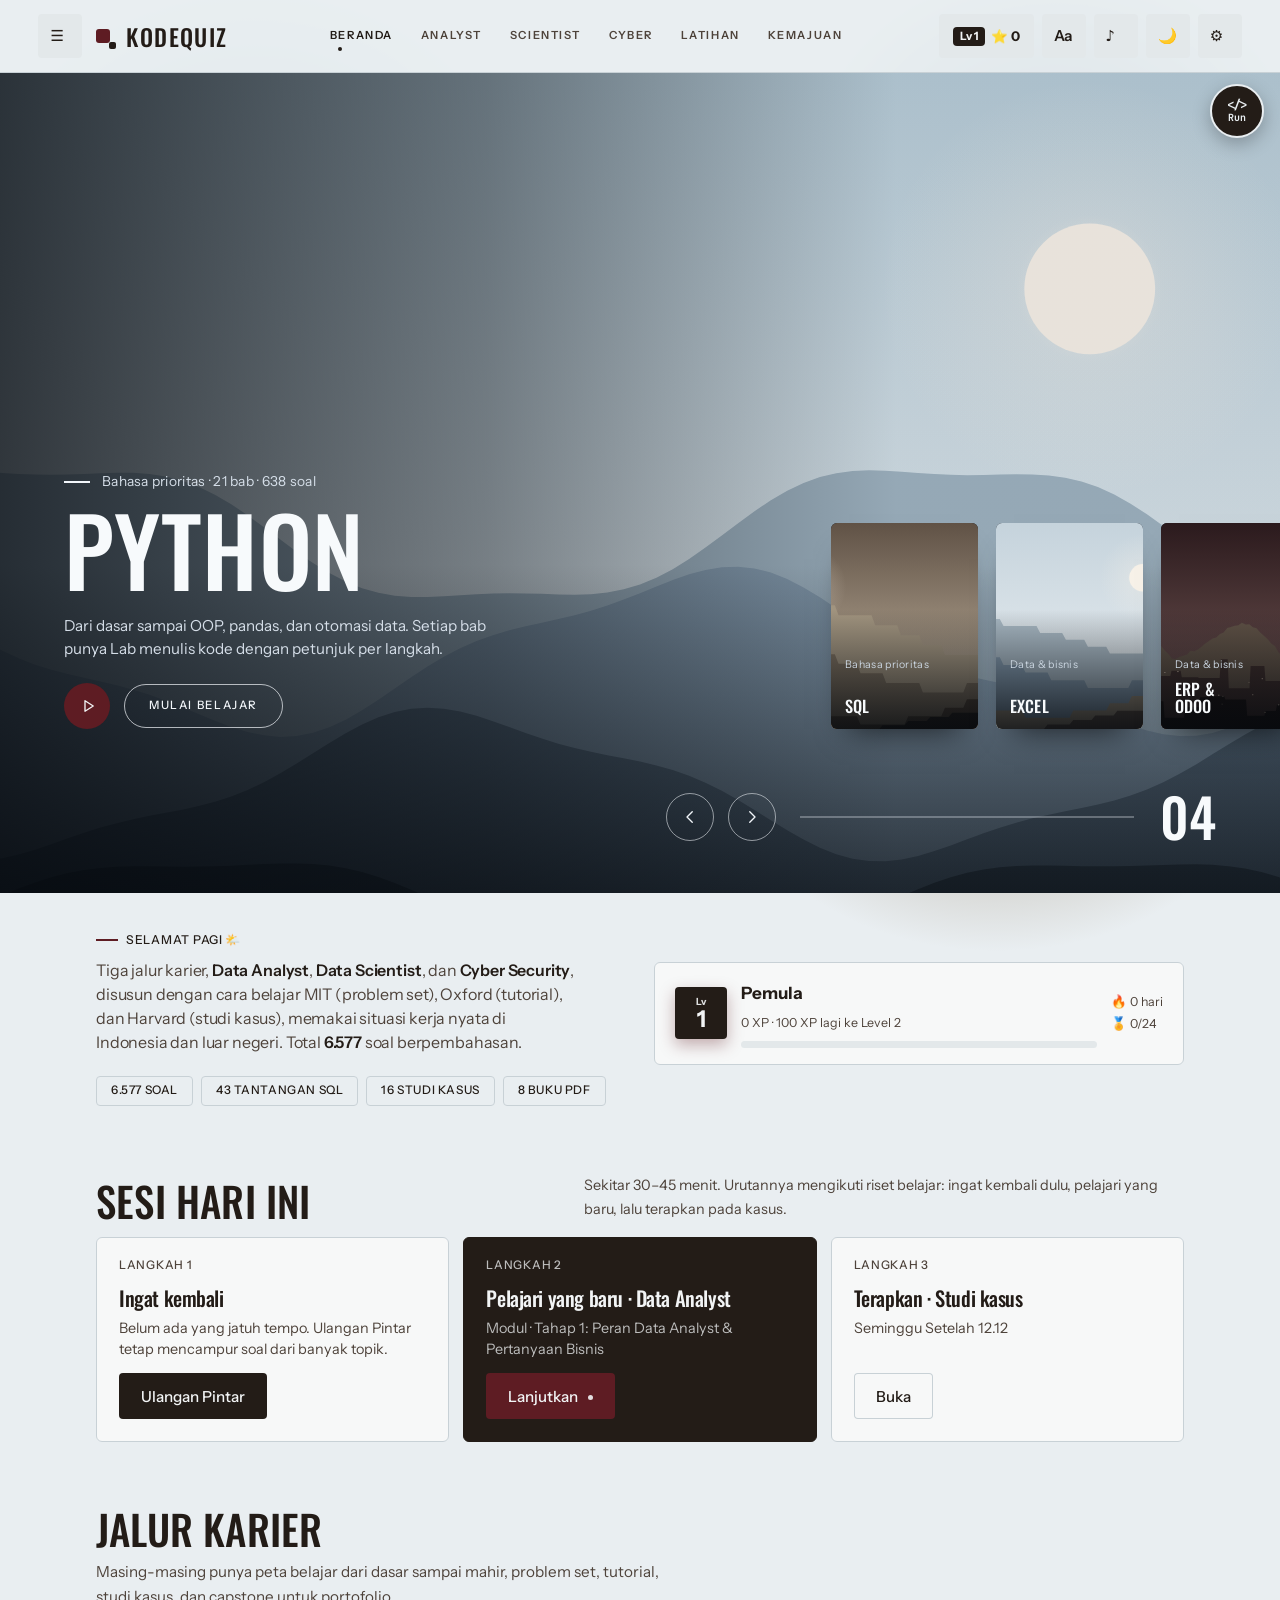
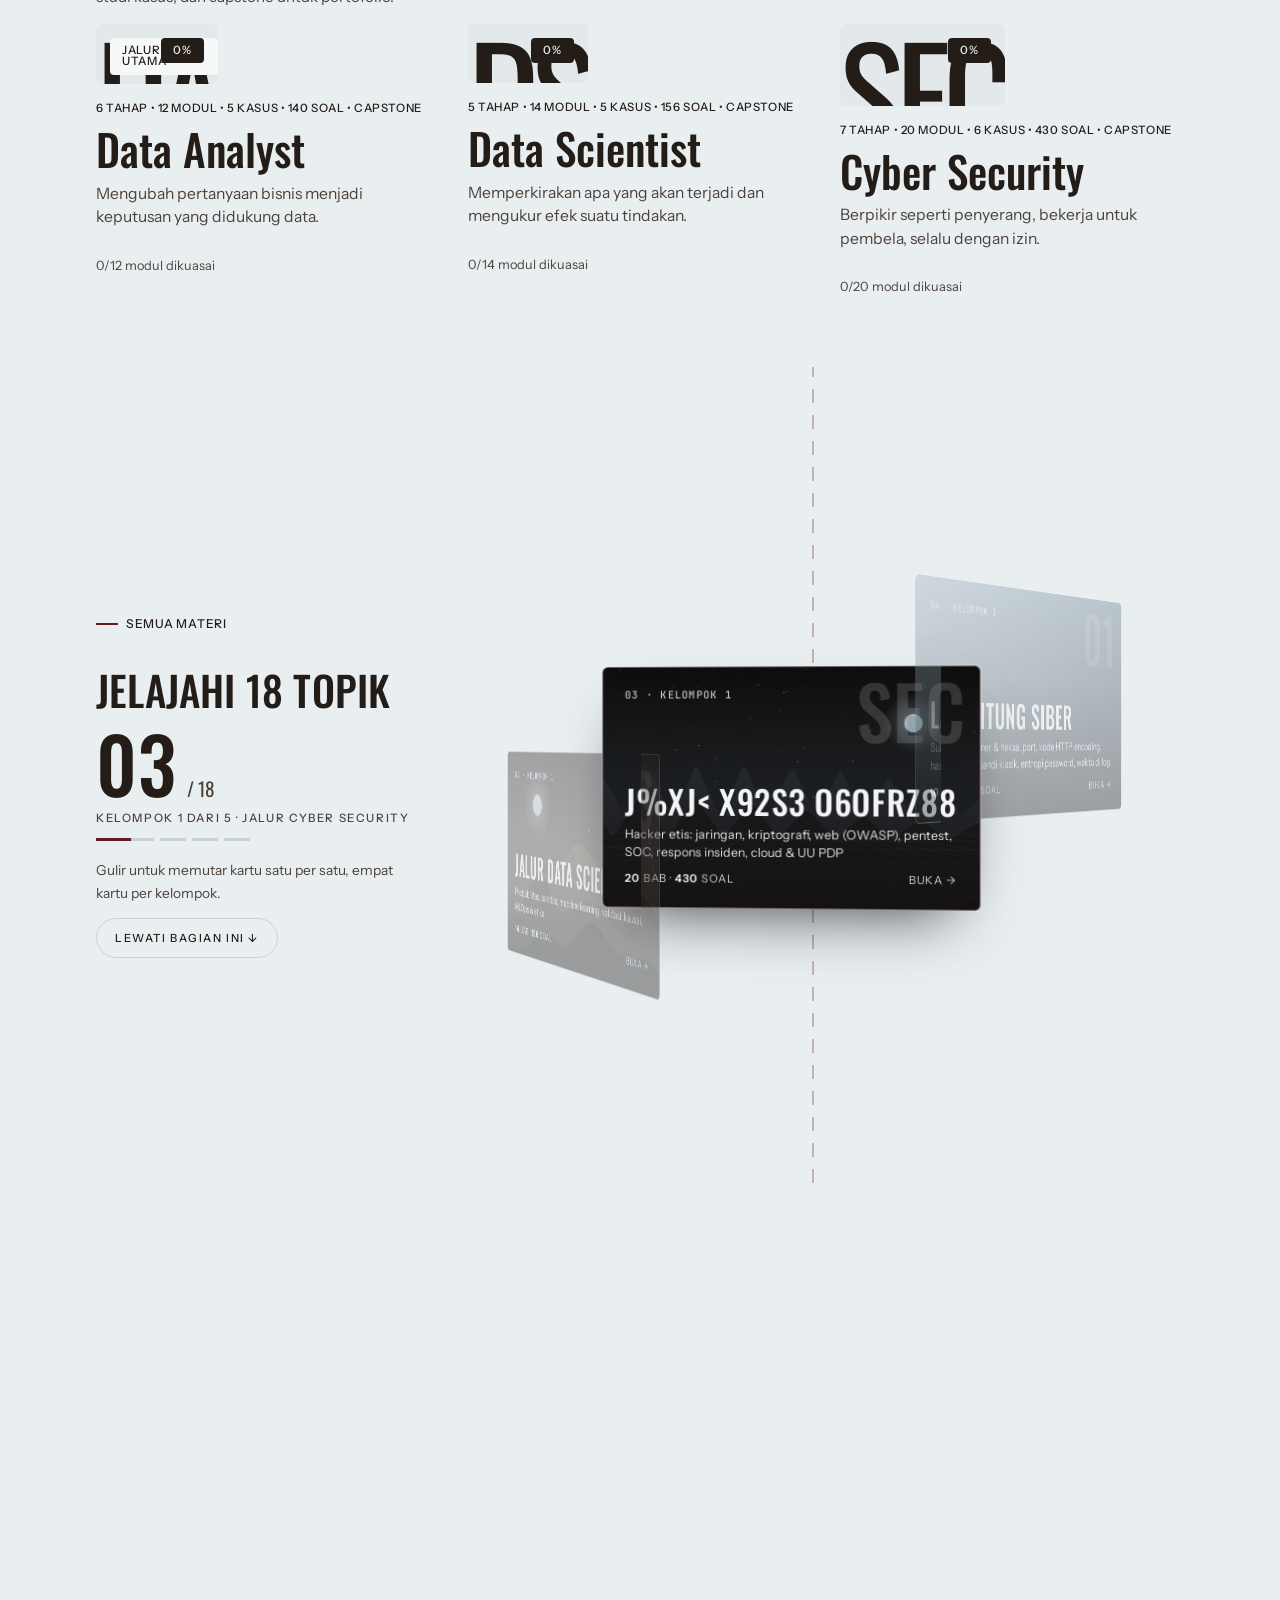
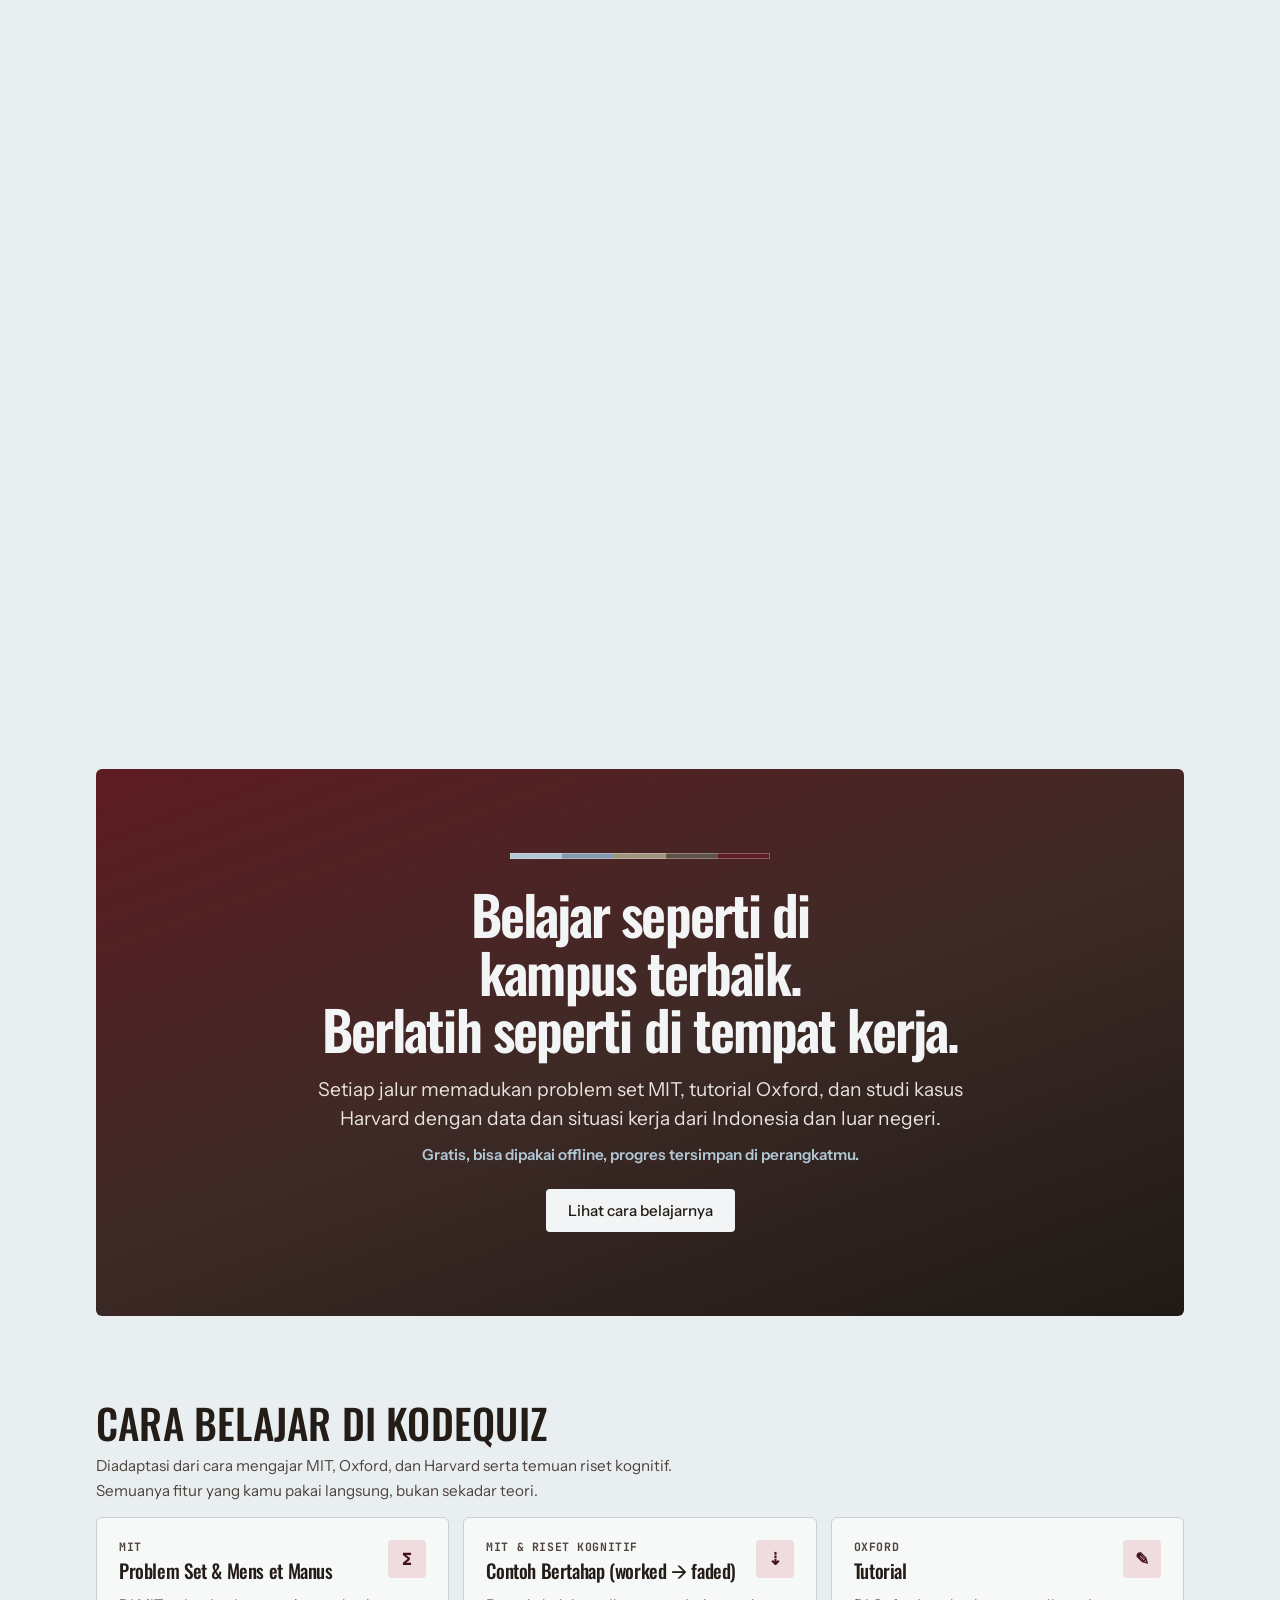
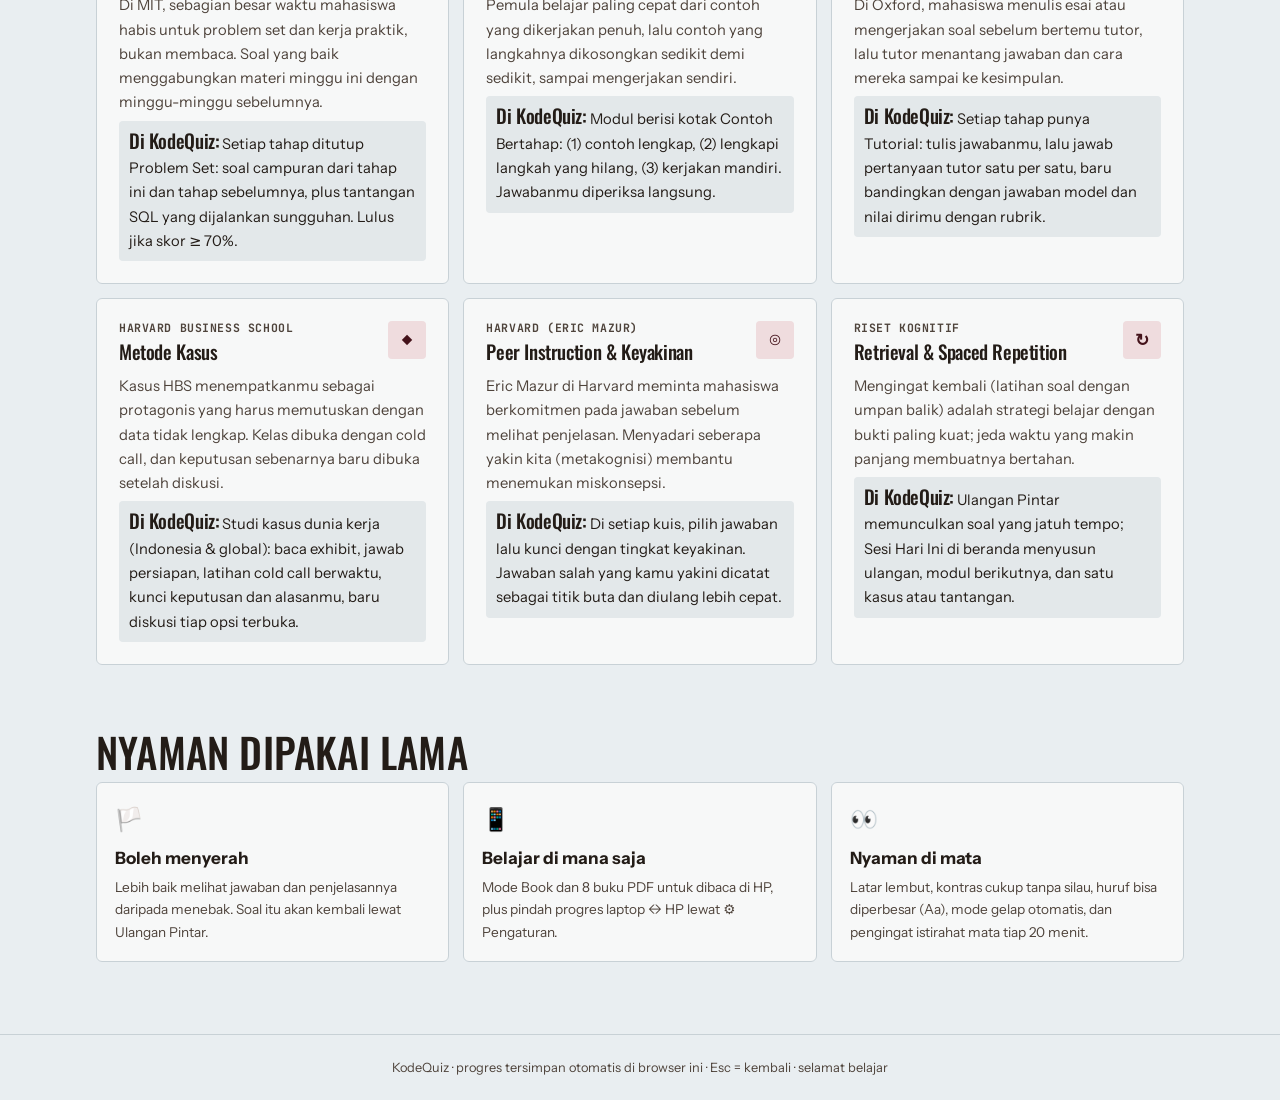
==== commit 9bf28f8a: "Heliks topik 3D saat gulir, judul terurai, dan kartu masuk berkelompok per 4" ====
--- a/index.html
+++ b/index.html
@@ -22,6 +22,7 @@
 <link rel="stylesheet" href="atelier/lembah.css">
 <link rel="stylesheet" href="atelier/panggung.css">
 <link rel="stylesheet" href="atelier/gerak.css">
+<link rel="stylesheet" href="atelier/heliks.css">
 <link rel="stylesheet" href="atelier/latar.css">
 <link rel="stylesheet" href="css/runner.css">
 <script src="atelier/theme.js"></script>
@@ -94,6 +95,8 @@
     <p class="sec-sub">Masing-masing punya peta belajar dari dasar sampai mahir, problem set, tutorial, studi kasus, dan capstone untuk portofolio.</p>
     <div class="jalur-kartu-grid" id="jalur-kartu"></div>
   </section>
+
+  <section class="hx" id="heliks" aria-label="Jelajahi semua topik"></section>
 
   <section class="pernyataan" aria-label="Tentang KodeQuiz">
     <h2>Belajar seperti di kampus terbaik.<br>Berlatih seperti di tempat kerja.</h2>
@@ -753,5 +756,6 @@
 <!-- Jalur karier, studi kasus, tutorial, kemajuan (di luar js/ karena memakai DOM) -->
 <script src="jalur/jalur.js"></script>
 <script src="atelier/panggung.js"></script>
+<script src="atelier/heliks.js"></script>
 </body>
 </html>
--- a/atelier/lembah.css
+++ b/atelier/lembah.css
@@ -84,20 +84,20 @@
 :root[data-pola="polos"] body, :root[data-pola="polos"] body.at { background: transparent; }   /* :root menang atas latar.css */
 html[data-pola="polos"] body::before {
   content: ""; position: fixed; z-index: -1; pointer-events: none;
-  inset: -25vh -25vw; will-change: transform;
+  inset: -8vh -8vw; will-change: transform;   /* lapisan kecil + hanya digeser: cukup dirasterisasi sekali (putar/skala memicu gambar ulang per tile → kotak bertepi tajam di laptop lambat) */
   background:
-    radial-gradient(30vmax 24vmax at 30% 30%, color-mix(in srgb, var(--cv) calc(var(--g-cv) * 100%), transparent) 0 22%, transparent 68%),
-    radial-gradient(28vmax 22vmax at 72% 27%, color-mix(in srgb, var(--ts) calc(var(--g-ts) * 100%), transparent) 0 22%, transparent 68%),
-    radial-gradient(32vmax 24vmax at 68% 72%, color-mix(in srgb, var(--wb) calc(var(--g-wb) * 100%), transparent) 0 22%, transparent 68%),
-    radial-gradient(24vmax 20vmax at 30% 72%, color-mix(in srgb, var(--vi) calc(var(--g-vi) * 100%), transparent) 0 22%, transparent 68%),
+    radial-gradient(30vmax 24vmax at 24% 26%, color-mix(in srgb, var(--cv) calc(var(--g-cv) * 100%), transparent) 0 22%, transparent 68%),
+    radial-gradient(28vmax 22vmax at 78% 22%, color-mix(in srgb, var(--ts) calc(var(--g-ts) * 100%), transparent) 0 22%, transparent 68%),
+    radial-gradient(32vmax 24vmax at 74% 78%, color-mix(in srgb, var(--wb) calc(var(--g-wb) * 100%), transparent) 0 22%, transparent 68%),
+    radial-gradient(24vmax 20vmax at 22% 76%, color-mix(in srgb, var(--vi) calc(var(--g-vi) * 100%), transparent) 0 22%, transparent 68%),
     radial-gradient(18vmax 16vmax at 52% 50%, color-mix(in srgb, var(--ro) calc(var(--g-ro) * 100%), transparent) 0 18%, transparent 66%),
     var(--bg);
   animation: lb-arus 46s ease-in-out infinite alternate;
 }
 @keyframes lb-arus {
-  0%   { transform: translate3d(0, 0, 0) rotate(0deg) scale(1); }
-  50%  { transform: translate3d(-6vw, 4vh, 0) rotate(8deg) scale(1.08); }
-  100% { transform: translate3d(5vw, -5vh, 0) rotate(-6deg) scale(1.04); }
+  0%   { transform: translate3d(0, 0, 0); }
+  50%  { transform: translate3d(-5vw, 4vh, 0); }
+  100% { transform: translate3d(5vw, -4vh, 0); }
 }
 .topbar { background: color-mix(in srgb, var(--bg) 88%, transparent); border-bottom: 1px solid var(--garis); }
 
--- a/atelier/gerak.css
+++ b/atelier/gerak.css
@@ -6,6 +6,9 @@
 html.gr-siap .gr:not(.gr-in) { opacity: 0; transform: translateY(30px); }
 html.gr-siap .sec-judul.gr:not(.gr-in) { transform: translateY(40px) skewY(3deg); transform-origin: left; }
 html.gr-siap .materi-kotak > .gr:not(.gr-in) { transform: translateY(18px); }
+/* kartu masuk berkelompok per 4: miring 3D dari bawah lalu tegak */
+html.gr-siap .gr-kartu { transition-duration: .7s, .85s; transition-delay: calc(var(--gr-i, 0) * 110ms); }
+html.gr-siap .gr-kartu:not(.gr-in) { transform: perspective(900px) translateY(46px) rotateX(18deg) scale(.96); transform-origin: 50% 100%; }
 
 /* angkat halus saat disorot */
 .sesi-item, .metode-item, .cara-item, .jalur-kartu, .kartu-t, .fitur, .bab-item, .kasus-kartu {
--- a/atelier/heliks.css
+++ b/atelier/heliks.css
@@ -0,0 +1,53 @@
+/* KodeQuiz — "Heliks topik" (28 November 2026): kartu topik tersusun spiral, 4 kartu per putaran.
+   Ide dari rekaman referensi pengguna (galeri kartu 3D mengelilingi tiang spiral), tidak disalin: kartu berisi topik KodeQuiz,
+   warna palet Lembah, judul "terurai" dari huruf acak saat kartu tiba di depan.
+   Sudut 50° per kartu agar tetangga terlihat; pengelompokan 4 kartu ditandai kode, titik, dan label kelompok.
+   Ringan untuk laptop Ryzen 3 + grafis bawaan: per frame hanya SATU transform (cincin), kelas kartu berubah hanya saat kartu aktif berganti,
+   kartu jauh disembunyikan (visibility), tanpa filter/blur. Di HP dan prefers-reduced-motion menjadi kisi biasa. */
+.hx { position: relative; height: calc(100vh + (var(--hx-n, 18) - 1) * 38vh); margin: clamp(30px, 6vw, 70px) 0; }
+.hx-lekat { position: sticky; top: 72px; height: calc(100vh - 72px - var(--nav-bawah-h, 0px)); display: grid; grid-template-columns: minmax(220px, 30%) 1fr; align-items: center; gap: 20px; overflow: hidden; }
+.hx-info { position: relative; z-index: 2; }
+.hx-info .sec-judul { margin-bottom: 10px; }
+.hx-hitung { display: flex; align-items: baseline; gap: 10px; margin: 18px 0 6px; font-family: var(--font-x); }
+.hx-hitung b { font-size: clamp(3.2rem, 6vw, 5rem); line-height: .9; font-weight: 500; letter-spacing: .01em; color: var(--teks); }
+.hx-hitung span { font-size: 1.2rem; color: var(--redup); }
+.hx-grup { font: 500 .72rem/1.3 var(--font-b); letter-spacing: .14em; text-transform: uppercase; color: var(--redup); margin: 0 0 12px; }
+.hx-titik { display: flex; gap: 6px; margin-bottom: 18px; }
+.hx-titik i { width: 26px; height: 3px; background: var(--garis); transition: background .3s ease, transform .3s ease; transform-origin: left; }
+.hx-titik i.on { background: var(--utama); transform: scaleX(1.35); }
+.hx-petunjuk { font-size: .86rem; color: var(--redup); margin: 0 0 14px; }
+.hx-lewati { background: none; border: 1px solid var(--garis); color: var(--teks); min-height: 40px; padding: 0 18px; border-radius: 999px; font: 500 .7rem/1 var(--font-b); letter-spacing: .14em; text-transform: uppercase; cursor: pointer; }
+.hx-lewati:hover { border-color: var(--utama); color: var(--utama); }
+
+/* panggung 3D */
+.hx-ruang { position: relative; height: 100%; perspective: 1300px; perspective-origin: 50% 45%; }
+.hx-tiang { position: absolute; left: 50%; top: -10%; bottom: -10%; width: 2px; margin-left: -1px; pointer-events: none;
+  background: repeating-linear-gradient(180deg, color-mix(in srgb, var(--utama) 55%, transparent) 0 14px, transparent 14px 26px); opacity: .5; }
+.hx-cincin { position: absolute; left: 50%; top: 50%; width: 0; height: 0; transform-style: preserve-3d; will-change: transform; }
+.hx-k {
+  --w: min(380px, 52vw); --h: calc(var(--w) * .64);
+  position: absolute; left: calc(var(--w) / -2); top: calc(var(--h) / -2); width: var(--w); height: var(--h);
+  transform: rotateY(calc(var(--i) * 50deg)) translateZ(calc(var(--w) * .85)) translateY(calc(var(--i) * var(--h) * -.36));   /* 50°: kartu tetangga tampak miring, bukan tegak lurus */
+  backface-visibility: hidden; border-radius: 6px; overflow: hidden; padding: 0; border: 1px solid color-mix(in srgb, var(--cv) 40%, transparent);
+  background: var(--hx-bg); color: #F2F4F5; text-align: left; cursor: pointer;
+  opacity: 0; visibility: hidden; transition: opacity .45s ease, visibility 0s .45s, box-shadow .3s ease;
+}
+.hx-k.dekat { visibility: visible; opacity: .38; transition: opacity .45s ease, box-shadow .3s ease; }
+.hx-k.aktif { opacity: 1; box-shadow: 0 30px 60px -30px rgba(0, 0, 0, .75), 0 0 0 1px rgba(242, 244, 245, .25); }
+.hx-k img { position: absolute; inset: 0; width: 100%; height: 100%; object-fit: cover; }
+.hx-k::after { content: ""; position: absolute; inset: 0; background: linear-gradient(0deg, rgba(20, 17, 15, .86) 0, rgba(20, 17, 15, .25) 60%, rgba(20, 17, 15, .1)); }
+.hx-isi { position: absolute; inset: 0; z-index: 1; display: flex; flex-direction: column; padding: clamp(14px, 2vw, 22px); }
+.hx-kode { font: 500 .66rem/1 var(--font-m); letter-spacing: .12em; color: #DCE5EB; opacity: .85; }
+.hx-ikon { position: absolute; right: 14px; top: 6px; font: 500 clamp(3rem, 6vw, 4.6rem)/1 var(--font-x); color: rgba(242, 244, 245, .16); }
+.hx-nama { margin-top: auto; font: 500 clamp(1.5rem, 2.6vw, 2.2rem)/1 var(--font-x); text-transform: uppercase; letter-spacing: .02em; min-height: 1em; }
+.hx-ket { margin: 8px 0 10px; font-size: .78rem; line-height: 1.45; color: #DCE5EB; display: -webkit-box; -webkit-line-clamp: 2; -webkit-box-orient: vertical; overflow: hidden; }
+.hx-bawah { display: flex; justify-content: space-between; align-items: center; font-size: .7rem; letter-spacing: .08em; text-transform: uppercase; color: #C9D4DB; }
+.hx-bawah b { color: #F2F4F5; font-weight: 600; }
+
+/* HP, layar pendek, atau kurangi gerak: kisi biasa, tetap muncul per kartu (gerak.js) */
+.hx.datar { height: auto; }
+.hx.datar .hx-lekat { position: static; height: auto; display: block; overflow: visible; }
+.hx.datar .hx-ruang { height: auto; perspective: none; margin-top: 18px; }
+.hx.datar .hx-tiang, .hx.datar .hx-hitung, .hx.datar .hx-titik, .hx.datar .hx-petunjuk, .hx.datar .hx-lewati { display: none; }
+.hx.datar .hx-cincin { position: static; width: auto; height: auto; transform: none !important; display: grid; grid-template-columns: repeat(auto-fill, minmax(230px, 1fr)); gap: 14px; }
+.hx.datar .hx-k { --w: auto; position: relative; left: auto; top: auto; width: auto; height: 190px; transform: none; opacity: 1; visibility: visible; }
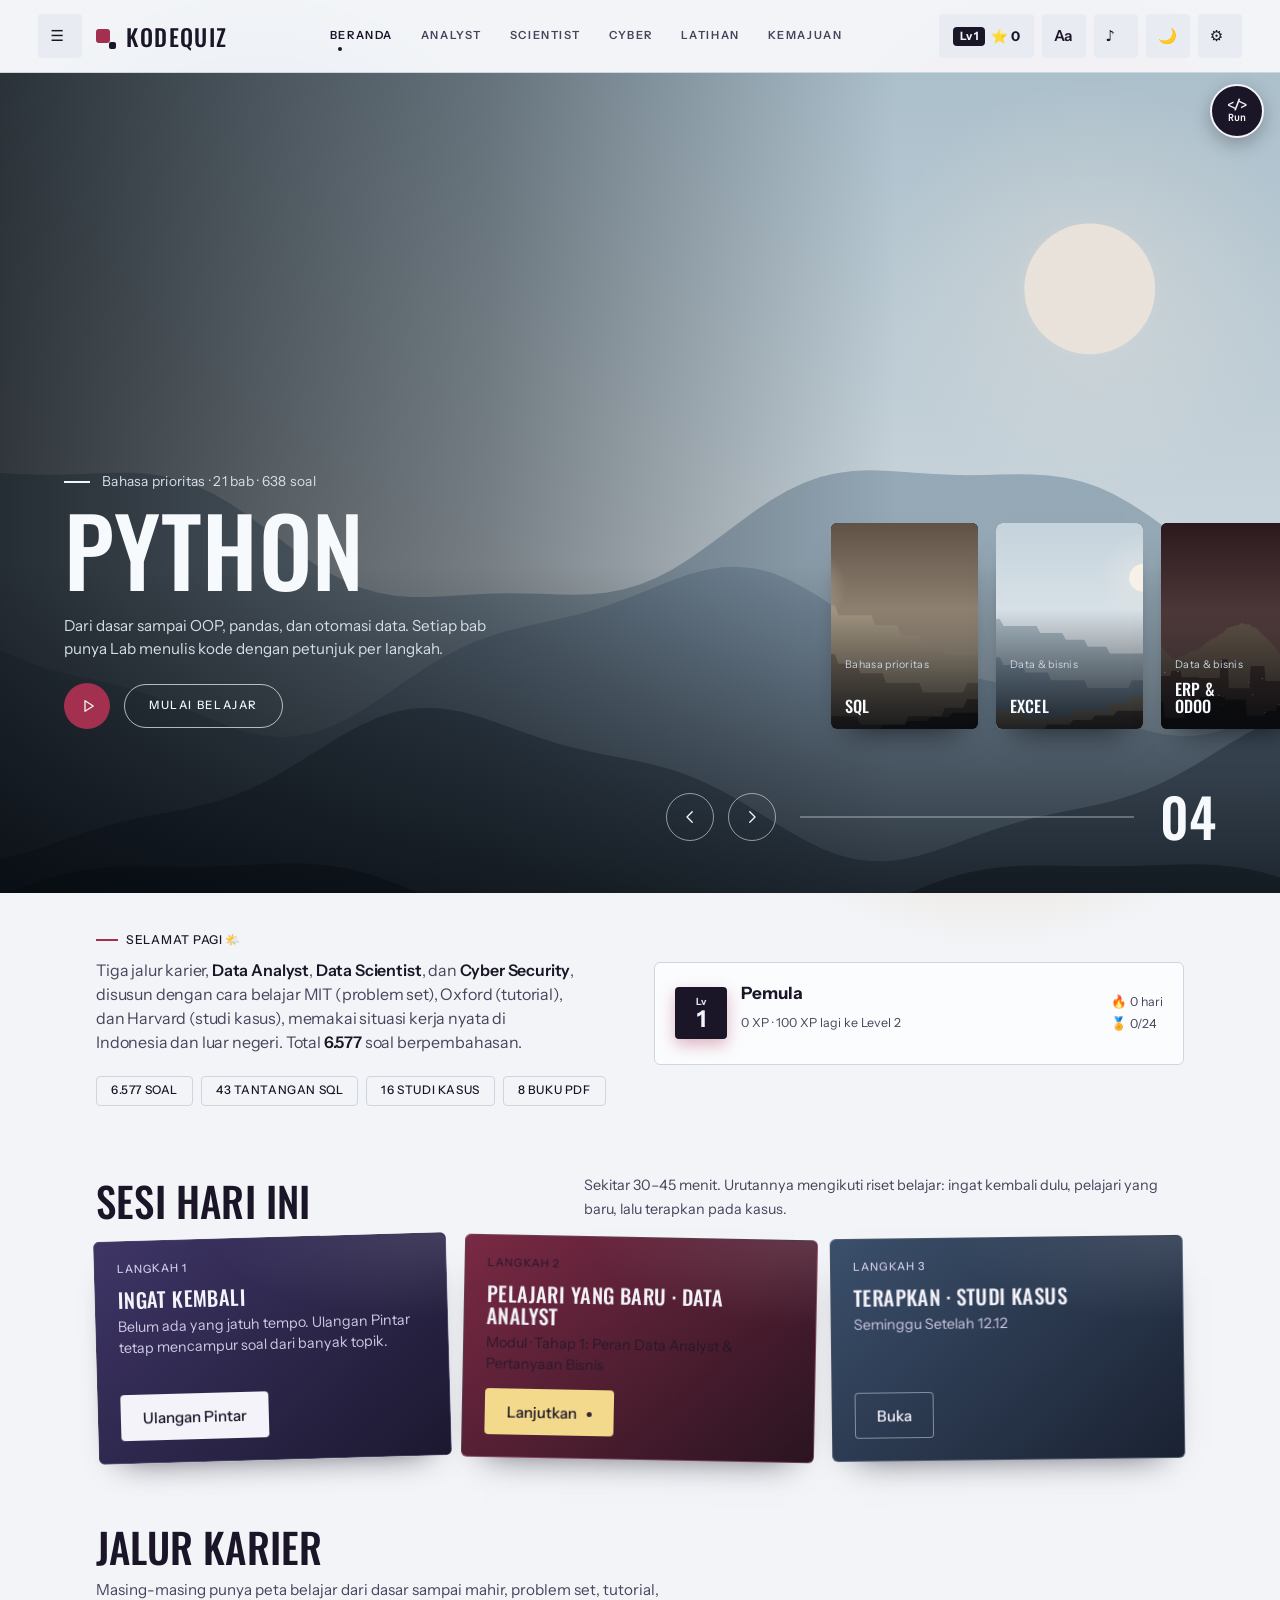
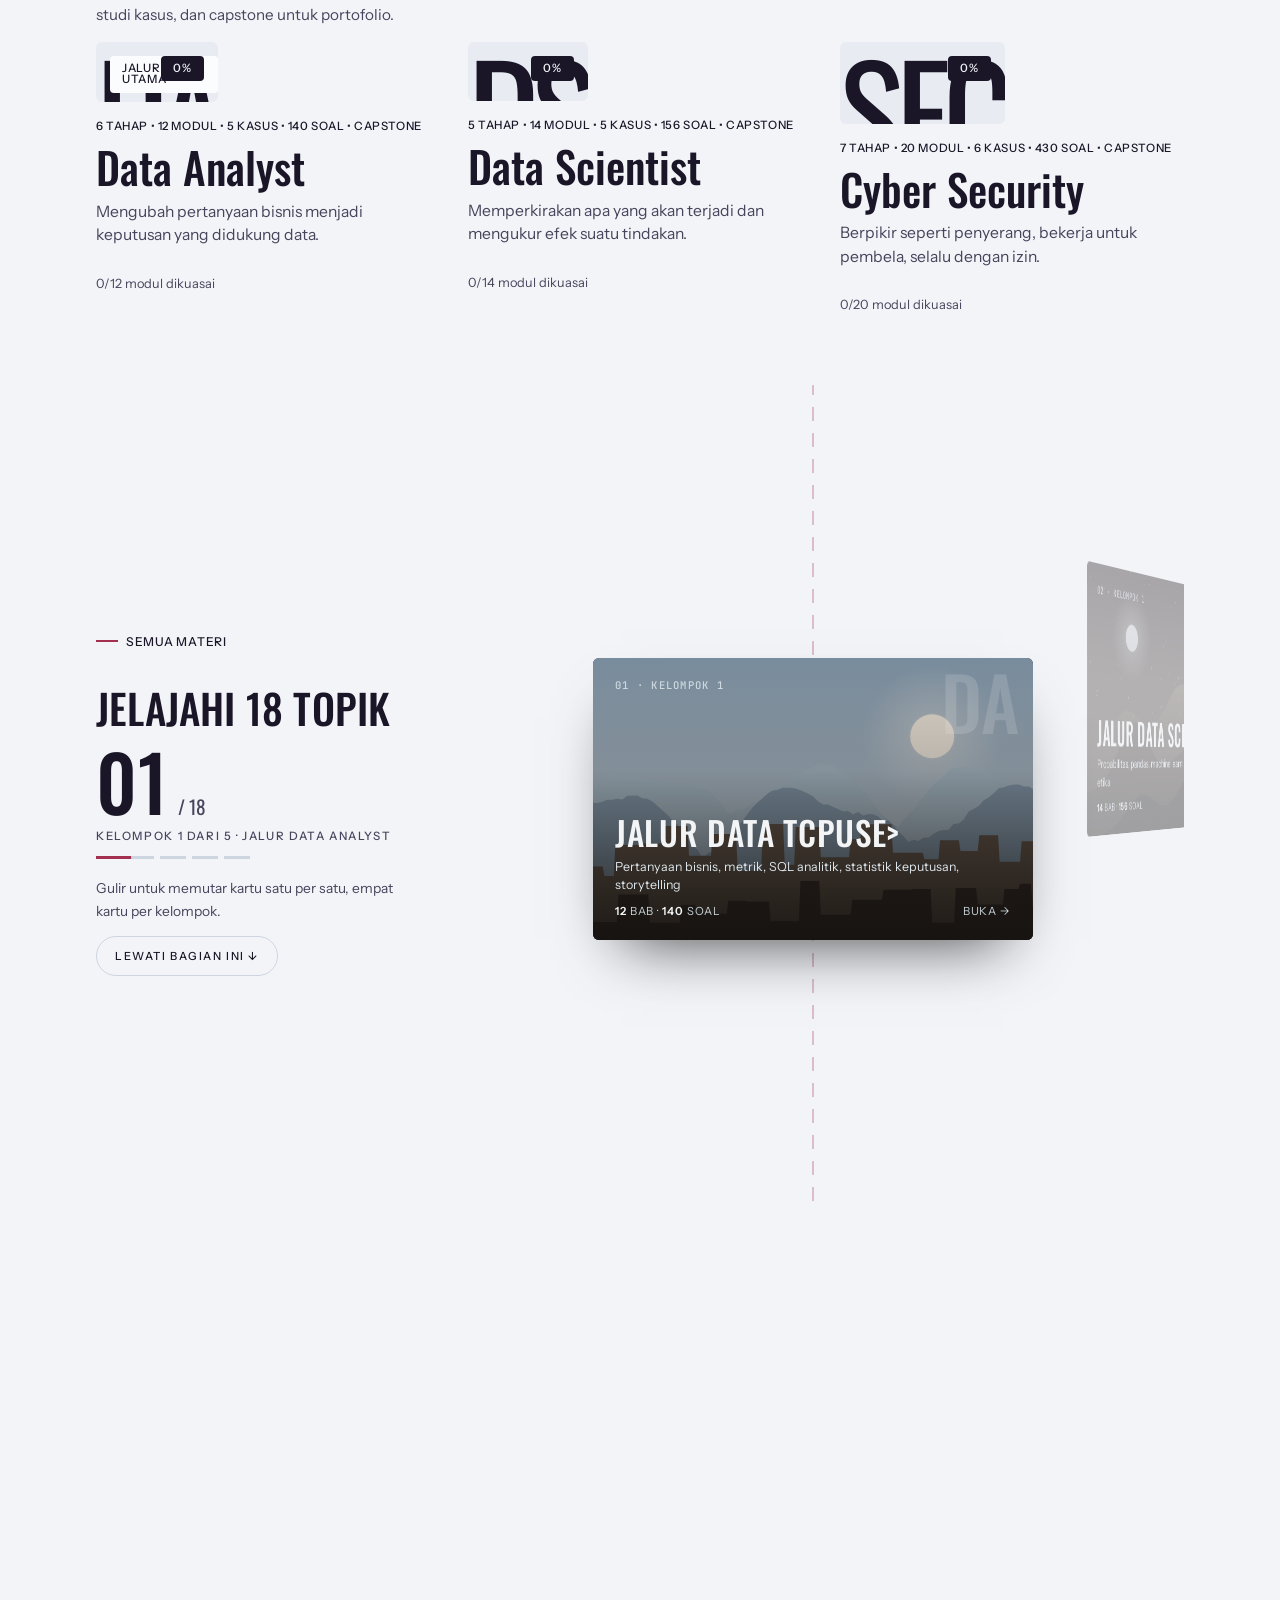
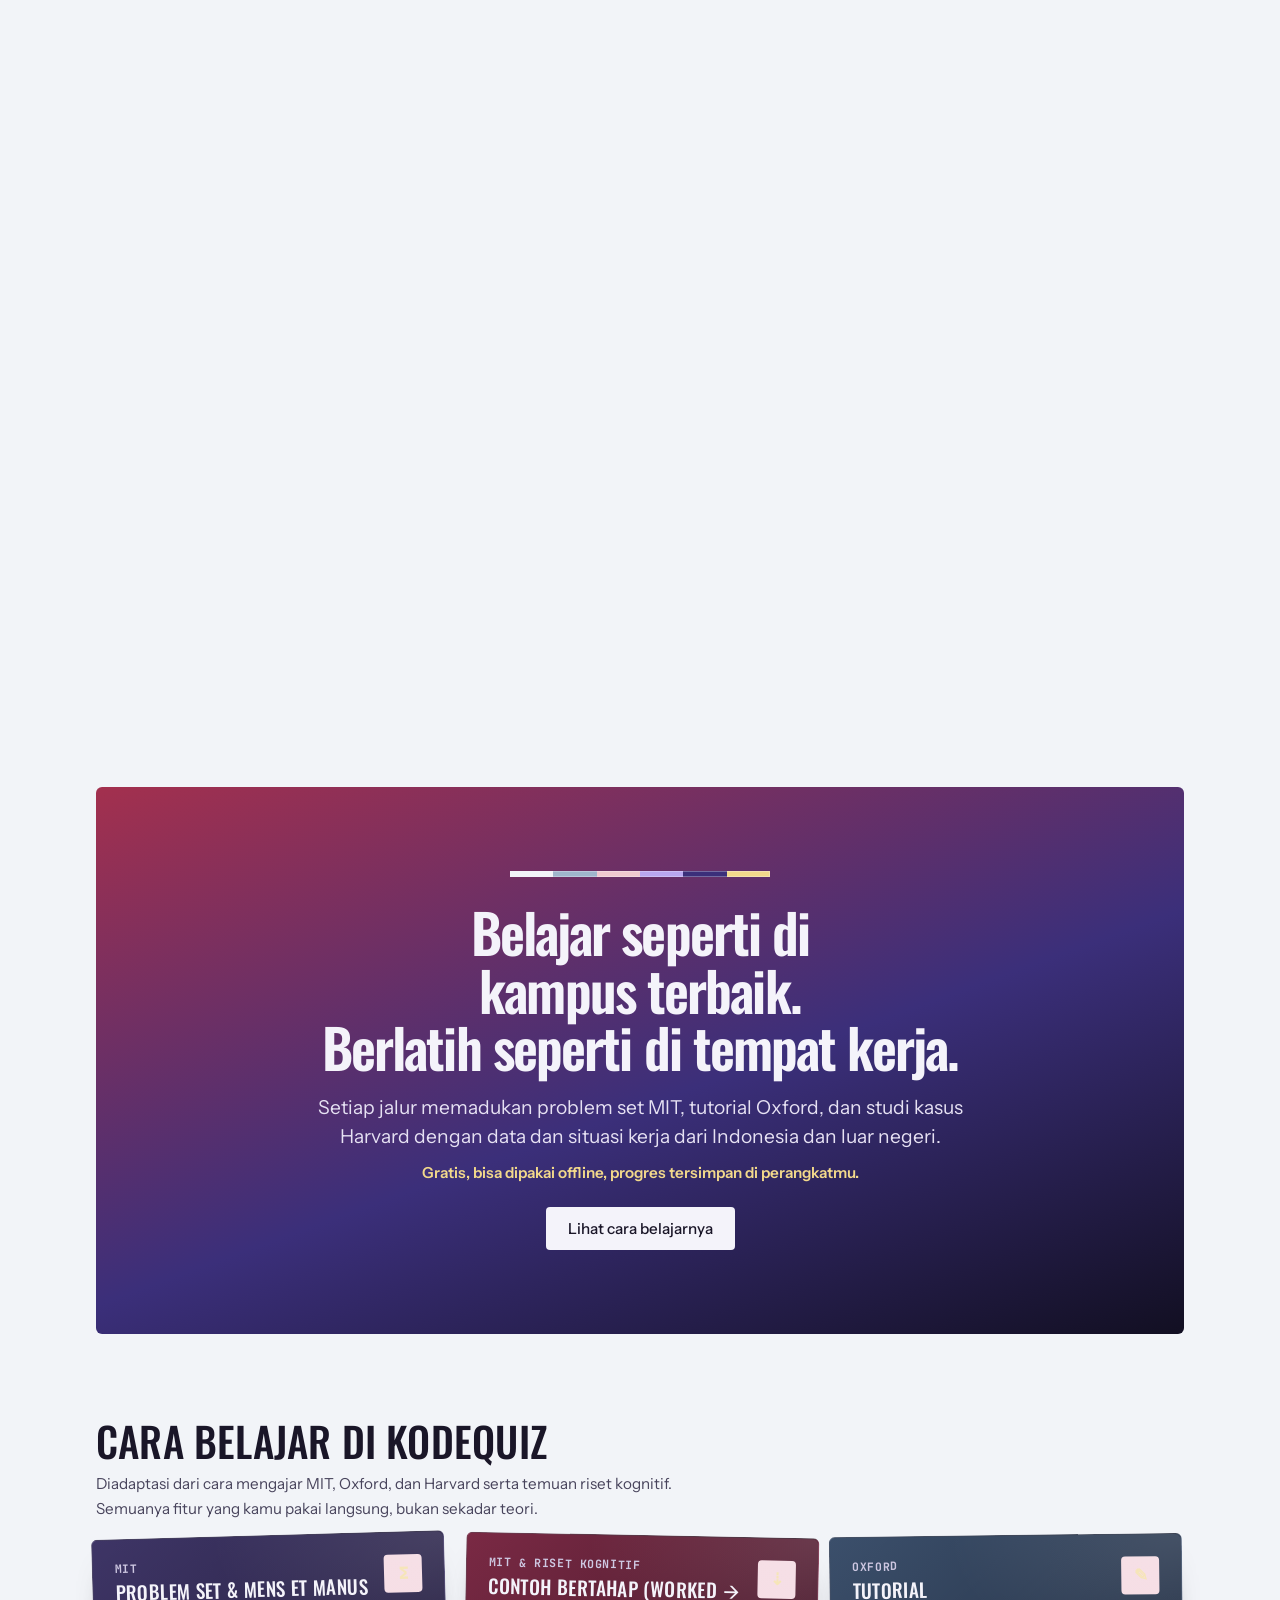
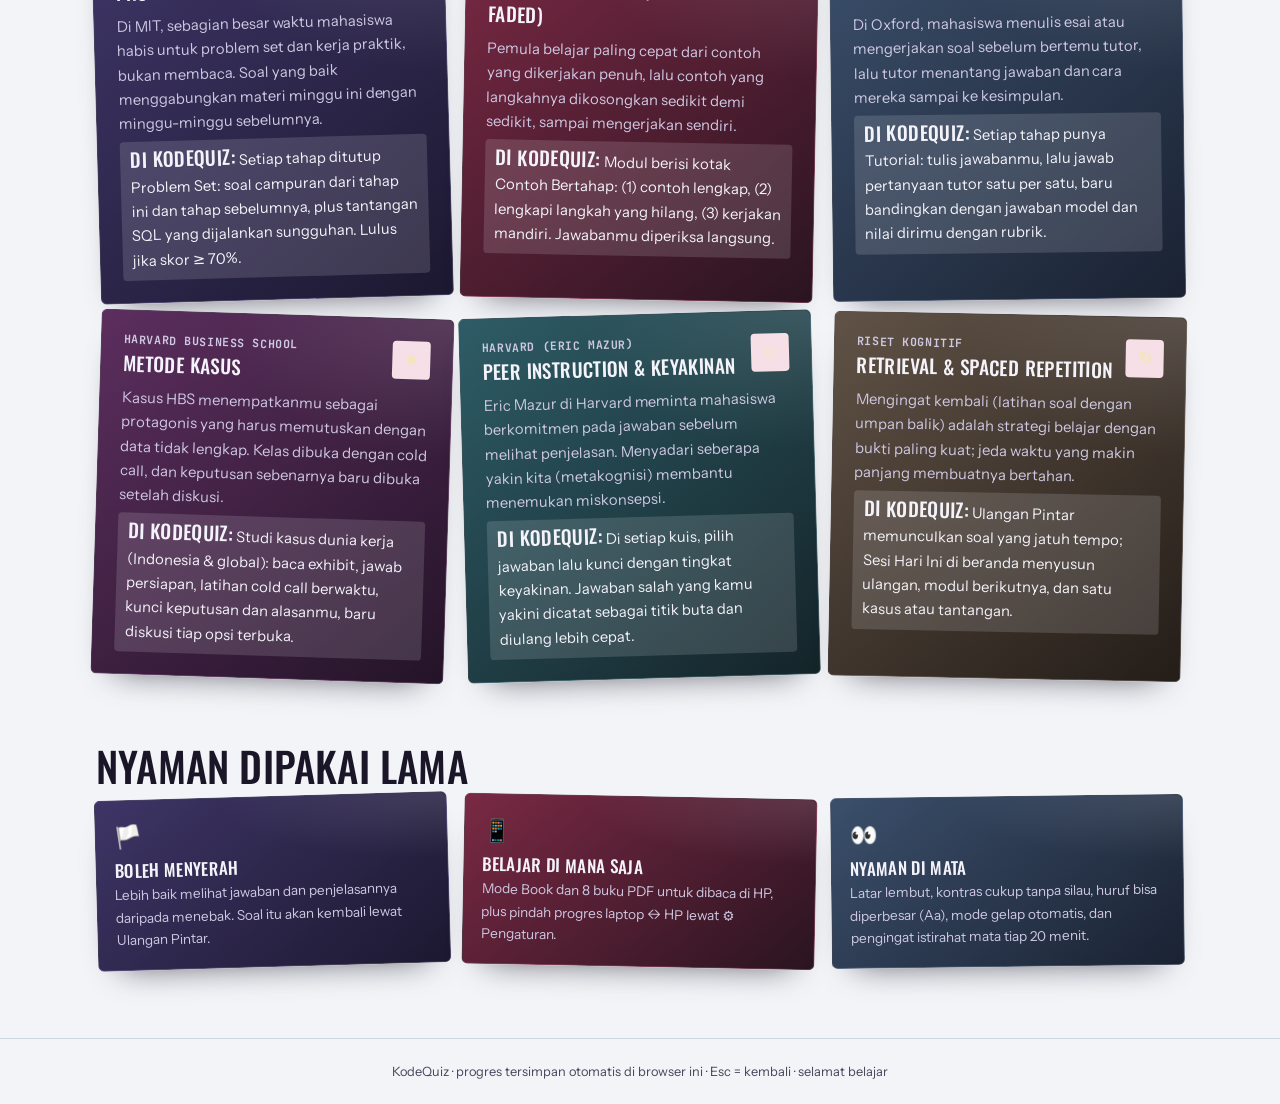
==== commit bf5f3eb5: "Palet Cerah Belula & Malam Luluba, gaya kartu heliks di semua halaman, kartu dilempar ke meja dan zo" ====
--- a/index.html
+++ b/index.html
@@ -5,8 +5,8 @@
 <meta name="viewport" content="width=device-width, initial-scale=1">
 <meta name="color-scheme" content="light dark">
 <meta name="description" content="Jalur belajar Data Analyst, Data Scientist, dan Cyber Security (hacker etis) dengan problem set ala MIT, tutorial ala Oxford, dan studi kasus ala Harvard dari dunia kerja Indonesia dan global. 2.000+ soal berpembahasan, Lab SQL, bisa offline.">
-<meta name="theme-color" content="#E9EEF1" media="(prefers-color-scheme: light)">
-<meta name="theme-color" content="#14110F" media="(prefers-color-scheme: dark)">
+<meta name="theme-color" content="#F2F4F8" media="(prefers-color-scheme: light)">
+<meta name="theme-color" content="#120F22" media="(prefers-color-scheme: dark)">
 <link rel="manifest" href="manifest.webmanifest">
 <link rel="apple-touch-icon" href="ikon/ikon-192.png">
 <title>KodeQuiz — Jalur Data Analyst, Data Scientist & Cyber Security</title>
@@ -19,10 +19,11 @@
 <link rel="stylesheet" href="atelier/theme.css">
 <link rel="stylesheet" href="jalur/jalur.css">
 <link rel="stylesheet" href="atelier/belajar.css">
-<link rel="stylesheet" href="atelier/lembah.css">
+<link rel="stylesheet" href="atelier/belula.css">
 <link rel="stylesheet" href="atelier/panggung.css">
 <link rel="stylesheet" href="atelier/gerak.css">
 <link rel="stylesheet" href="atelier/heliks.css">
+<link rel="stylesheet" href="atelier/kartu.css">
 <link rel="stylesheet" href="atelier/latar.css">
 <link rel="stylesheet" href="css/runner.css">
 <script src="atelier/theme.js"></script>
--- a/atelier/belula.css
+++ b/atelier/belula.css
@@ -0,0 +1,134 @@
+/* KODEQUIZ — palet "Cerah Belula" (terang) & "Malam Luluba" (gelap), 28 November 2026.
+   Dua kata karangan pengguna, diterjemahkan menjadi warna:
+   • Belula  — bunyinya dekat "beluga" + "bulan" + "lula": cerah, bulat, lembut. Mutiara Belula #F2F4F8, Biru Beluga #9FB6CC,
+               Semu Belula #F0C9CF (merah muda pipi), Pasir Belula #E8DCC6, Beri Belula #A3304E (aksen; turunan Red Oxide).
+   • Luluba  — bunyinya dekat "lullaby" (lagu nina bobo): malam tenang, beludru. Langit Luluba #120F22, Nila Luluba #3B2F7A,
+               Plum Luluba #5C2E5E, Lavender Luluba #B9A8F0 (aksen), Bulan Luluba #F3D98B (emas redup), Teal Luluba #2D5C66.
+   Menggantikan lembah.css (lembah/dingin/holst tetap ada untuk kembali). Kontras teks ≥ 4,5:1 diperiksa, termasuk di puncak gumpalan latar. */
+
+:root {
+  --g1: #9FB6CC; --g2: #F0C9CF; --g3: #E8DCC6; --g4: #B1C7D4; --g5: #A3304E;          /* gumpalan latar */
+  --a1: .7; --a2: .75; --a3: .7; --a4: .55; --a5: .14;
+  --bg: #F2F4F8; --bg-atas: #E7ECF3; --permukaan: #FBFCFE; --permukaan-2: #E8ECF2; --garis: #CDD5E0;
+  --teks: #1A1628; --redup: #48445C; --tinta: #1A1628; --tinta-teks: #F2F4F8;
+  --utama: #A3304E; --utama-gelap: #7E2139; --utama-t: #F6DDE4;
+  --biru: #3F5C7A; --biru-t: #DEE7F1;
+  --hijau: #2F6B57; --hijau-t: #DCEDE5; --hijau-teks: #22513F;
+  --merah: #A8303B; --merah-t: #F7DEE1; --merah-teks: #7E2129;
+  --kuning: #7A5B12; --kuning-t: #F3E8CE; --kuning-teks: #5A430C;
+  --emas: #7A5B12; --emas-t: #F3E8CE;
+  --kode-bg: #1A1628; --kode-teks: #ECE8F7; --kode-redup: #9C95B8;
+  --editor-bg: #FBFCFE; --editor-nomor: #9A97AB;
+  --media-bg: #1A1628;
+  --c-sql: #3F5C7A;
+  --bayang: 0 1px 0 rgba(26, 22, 40, .06), 0 12px 28px -20px rgba(26, 22, 40, .4);
+  --bayang2: 0 26px 50px -26px rgba(26, 22, 40, .55);
+  --btn-teks: #FBFCFE;
+  --at-accent: #A3304E; --at-on-accent: #FBFCFE; --at-accent-text: #7E2139;
+  --at-deep: #1A1628; --at-on-deep: #ECE8F7;
+  --c-da: #3F5C7A; --c-da-t: #DEE7F1; --c-ds: #5C2E5E; --c-ds-t: #EFE3EF;
+  --sorot: #A3304E; --sorot-teks: #FBFCFE;
+  color-scheme: light;
+}
+:root[data-theme="dark"] {
+  --g1: #3B2F7A; --g2: #5C2E5E; --g3: #5E1C23; --g4: #2D5C66; --g5: #F3D98B;
+  --a1: .55; --a2: .45; --a3: .4; --a4: .35; --a5: .08;
+  --bg: #120F22; --bg-atas: #191530; --permukaan: #1C1834; --permukaan-2: #262044; --garis: #352E5A;
+  --teks: #ECE8F7; --redup: #B3ACCC; --tinta: #F2EEFB; --tinta-teks: #120F22;
+  --utama: #B9A8F0; --utama-gelap: #D3C8F7; --utama-t: #2A2350;
+  --biru: #A9C2E8; --biru-t: #1E2440;
+  --hijau: #86D3B8; --hijau-t: #16302A; --hijau-teks: #B2E5D2;
+  --merah: #F19AA6; --merah-t: #3B1A24; --merah-teks: #F7C0C8;
+  --kuning: #F0D58A; --kuning-t: #2F2817; --kuning-teks: #F6E4B3;
+  --emas: #F0D58A; --emas-t: #2F2817;
+  --kode-bg: #0B0916; --kode-teks: #ECE8F7; --kode-redup: #8C85A8;
+  --editor-bg: #17132B; --editor-nomor: #6A6388;
+  --media-bg: #0B0916;
+  --c-sql: #A9C2E8;
+  --bayang: 0 1px 0 rgba(0, 0, 0, .35), 0 12px 26px -16px rgba(0, 0, 0, .7);
+  --bayang2: 0 24px 48px -22px rgba(0, 0, 0, .8);
+  --btn-teks: #120F22;
+  --at-accent: #B9A8F0; --at-on-accent: #120F22; --at-accent-text: #D3C8F7;
+  --at-deep: #0B0916; --at-on-deep: #ECE8F7;
+  --c-da: #A9C2E8; --c-da-t: #1E2440; --c-ds: #E3B9E0; --c-ds-t: #2C1C33;
+  --sorot: #F3D98B; --sorot-teks: #120F22;
+  color-scheme: dark;
+}
+@media (prefers-color-scheme: dark) {
+  :root:not([data-theme="light"]) {
+    --g1: #3B2F7A; --g2: #5C2E5E; --g3: #5E1C23; --g4: #2D5C66; --g5: #F3D98B;
+    --a1: .55; --a2: .45; --a3: .4; --a4: .35; --a5: .08;
+    --bg: #120F22; --bg-atas: #191530; --permukaan: #1C1834; --permukaan-2: #262044; --garis: #352E5A;
+    --teks: #ECE8F7; --redup: #B3ACCC; --tinta: #F2EEFB; --tinta-teks: #120F22;
+    --utama: #B9A8F0; --utama-gelap: #D3C8F7; --utama-t: #2A2350;
+    --biru: #A9C2E8; --biru-t: #1E2440;
+    --hijau: #86D3B8; --hijau-t: #16302A; --hijau-teks: #B2E5D2;
+    --merah: #F19AA6; --merah-t: #3B1A24; --merah-teks: #F7C0C8;
+    --kuning: #F0D58A; --kuning-t: #2F2817; --kuning-teks: #F6E4B3;
+    --emas: #F0D58A; --emas-t: #2F2817;
+    --kode-bg: #0B0916; --kode-teks: #ECE8F7; --kode-redup: #8C85A8;
+    --editor-bg: #17132B; --editor-nomor: #6A6388;
+    --media-bg: #0B0916;
+    --c-sql: #A9C2E8;
+    --bayang: 0 1px 0 rgba(0, 0, 0, .35), 0 12px 26px -16px rgba(0, 0, 0, .7);
+    --bayang2: 0 24px 48px -22px rgba(0, 0, 0, .8);
+    --btn-teks: #120F22;
+    --at-accent: #B9A8F0; --at-on-accent: #120F22; --at-accent-text: #D3C8F7;
+    --at-deep: #0B0916; --at-on-deep: #ECE8F7;
+    --c-da: #A9C2E8; --c-da-t: #1E2440; --c-ds: #E3B9E0; --c-ds-t: #2C1C33;
+    --sorot: #F3D98B; --sorot-teks: #120F22;
+    color-scheme: dark;
+  }
+}
+
+/* ---------- latar gradasi abstrak (hanya Desain latar = Bawaan); hanya digeser agar ringan ---------- */
+html { background: var(--bg); }
+body, body.at { background: var(--bg); }
+:root[data-pola="polos"] body, :root[data-pola="polos"] body.at { background: transparent; }   /* :root menang atas latar.css */
+html[data-pola="polos"] body::before {
+  content: ""; position: fixed; z-index: -1; pointer-events: none;
+  inset: -8vh -8vw; will-change: transform;   /* jangan scale/rotate: memicu gambar ulang per tile di laptop lambat */
+  background:
+    radial-gradient(30vmax 24vmax at 24% 26%, color-mix(in srgb, var(--g1) calc(var(--a1) * 100%), transparent) 0 22%, transparent 68%),
+    radial-gradient(28vmax 22vmax at 78% 22%, color-mix(in srgb, var(--g2) calc(var(--a2) * 100%), transparent) 0 22%, transparent 68%),
+    radial-gradient(32vmax 24vmax at 74% 78%, color-mix(in srgb, var(--g3) calc(var(--a3) * 100%), transparent) 0 22%, transparent 68%),
+    radial-gradient(24vmax 20vmax at 22% 76%, color-mix(in srgb, var(--g4) calc(var(--a4) * 100%), transparent) 0 22%, transparent 68%),
+    radial-gradient(18vmax 16vmax at 52% 50%, color-mix(in srgb, var(--g5) calc(var(--a5) * 100%), transparent) 0 18%, transparent 66%),
+    var(--bg);
+  animation: bl-arus 46s ease-in-out infinite alternate;
+}
+@keyframes bl-arus {
+  0%   { transform: translate3d(0, 0, 0); }
+  50%  { transform: translate3d(-5vw, 4vh, 0); }
+  100% { transform: translate3d(5vw, -4vh, 0); }
+}
+.topbar { background: color-mix(in srgb, var(--bg) 88%, transparent); border-bottom: 1px solid var(--garis); }
+
+/* Warna yang ditulis langsung di theme.css / jalur.css */
+::selection { background: var(--utama); color: var(--btn-teks); }
+.nav-utama button[data-tab].aktif { color: var(--teks); }
+.btn-utama:hover:not(:disabled), .btn-hijau, .jh-aksi .btn-utama:hover:not(:disabled), .kq-musik-nyala:hover { color: var(--btn-teks); }
+.kq-istirahat .btn-utama { background: #F2F4F8; color: #1A1628; }
+.hero-chip span { background: rgba(242, 244, 248, .92); color: #1A1628; }
+.jk-media .jk-utama { background: var(--permukaan); color: var(--teks); }
+.jk-persen { background: #1A1628; color: #F2F4F8; }
+.grid-topik .prio-ya { background: #F3D98B; color: #1A1628; }
+.grup-jalur .kartu-t::after { background: #B9A8F0; color: #120F22; }
+.at-curtain__b { background: #120F22; }
+.at-curtain__a { background: #A3304E; }
+.at-curtain__cap { color: #ECE8F7; }
+.kq-piksel i.on { background: #ECE8F7; }
+
+/* Blok pernyataan beranda: beri Belula → nila → langit Luluba, strip warna Belula + Luluba */
+.pernyataan { position: relative; overflow: hidden; background: linear-gradient(160deg, #A3304E 0%, #3B2F7A 55%, #120F22 100%); color: #F4F3FA; }
+.pernyataan::before { content: ""; display: block; width: min(260px, 62%); height: 6px; margin: 0 auto 26px;
+  background: linear-gradient(90deg, #F2F4F8 0 16.6%, #9FB6CC 0 33.3%, #F0C9CF 0 50%, #B9A8F0 0 66.6%, #3B2F7A 0 83.3%, #F3D98B 0); box-shadow: inset 0 0 0 1px rgba(244, 243, 250, .3); }
+.pernyataan p { color: #E6E1F3; }
+.pernyataan .pernyataan-aksen { color: #F3D98B; }
+.btn-terang { background: #F4F3FA; color: #1A1628; }
+.btn-terang:hover:not(:disabled) { background: rgba(244, 243, 250, .12); color: #F4F3FA; box-shadow: inset 0 0 0 1px #F4F3FA; }
+
+.materi-kotak, .kartu-soal, .level-kartu { border: 1px solid var(--garis); }
+.btn-garis { box-shadow: inset 0 0 0 1px var(--garis); }
+
+@media (prefers-reduced-motion: reduce) { html[data-pola="polos"] body::before { animation: none; } }
--- a/atelier/panggung.css
+++ b/atelier/panggung.css
@@ -2,7 +2,7 @@
    judul kapital ramping (Oswald), tautan menu kecil berhuruf kapital dengan garis aksen kuning, kartu potret,
    tombol bulat bergaris, nomor slide besar. Aksen kuning hanya untuk sorotan kecil; warna dasar tetap palet Es.
    Animasi: clip-path satu lapisan, transform, opacity. */
-:root { --font-x: "Oswald", "Arial Narrow", "Instrument Sans", sans-serif; --pg-aksen: #B1C7D4; --pg-tombol: #5E1C23; --pg-tombol-teks: #F2F4F5; }   /* --sorot dari palet (lembah.css) */
+:root { --font-x: "Oswald", "Arial Narrow", "Instrument Sans", sans-serif; --pg-aksen: #B1C7D4; --pg-tombol: #A3304E; --pg-tombol-teks: #F2F4F5; }   /* --sorot dari palet (lembah.css) */
 
 /* ---------- gaya umum ala referensi ---------- */
 body { overflow-x: clip; }
--- a/atelier/gerak.css
+++ b/atelier/gerak.css
@@ -6,9 +6,16 @@
 html.gr-siap .gr:not(.gr-in) { opacity: 0; transform: translateY(30px); }
 html.gr-siap .sec-judul.gr:not(.gr-in) { transform: translateY(40px) skewY(3deg); transform-origin: left; }
 html.gr-siap .materi-kotak > .gr:not(.gr-in) { transform: translateY(18px); }
-/* kartu masuk berkelompok per 4: miring 3D dari bawah lalu tegak */
-html.gr-siap .gr-kartu { transition-duration: .7s, .85s; transition-delay: calc(var(--gr-i, 0) * 110ms); }
-html.gr-siap .gr-kartu:not(.gr-in) { transform: perspective(900px) translateY(46px) rotateX(18deg) scale(.96); transform-origin: 50% 100%; }
+/* kartu "dilempar" ke meja berkelompok per 4: jatuh dari atas sambil berputar, memantul kecil, lalu diam miring (--miring dari kartu.css) */
+html.gr-siap .gr-kartu { transition: none; }
+html.gr-siap .gr-kartu:not(.gr-in) { opacity: 0; transform: translateY(-40px); }
+html.gr-siap .gr-kartu.gr-in { animation: kt-lempar .95s cubic-bezier(.2, .85, .3, 1) both; animation-delay: calc(var(--gr-i, 0) * 120ms); }
+@keyframes kt-lempar {
+  0%   { opacity: 0; transform: translate(var(--dari-x, -30px), -170px) rotate(calc(var(--miring, 1deg) * -9)) scale(1.16); }
+  55%  { opacity: 1; transform: translate(0, 10px) rotate(calc(var(--miring, 0deg) * 1.6)) scale(.97); }
+  78%  { transform: translate(0, -4px) rotate(calc(var(--miring, 0deg) * .8)) scale(1.01); }
+  100% { opacity: 1; transform: rotate(var(--miring, 0deg)); }
+}
 
 /* angkat halus saat disorot */
 .sesi-item, .metode-item, .cara-item, .jalur-kartu, .kartu-t, .fitur, .bab-item, .kasus-kartu {
@@ -39,6 +46,7 @@
 
 @media (prefers-reduced-motion: reduce) {
   html.gr-siap .gr:not(.gr-in) { opacity: 1; transform: none; }
+  html.gr-siap .gr-kartu.gr-in { animation: none; }
   .btn-utama::before, .btn-hijau::before { display: none; }
   .mini-bar div, .mini-bar span, .eyebrow::before, .opsi.muncul { animation: none; }
   .sesi-item:hover, .metode-item:hover, .cara-item:hover, .jalur-kartu:hover, .kasus-kartu:hover, .bab-item:hover { transform: none; }
--- a/atelier/heliks.css
+++ b/atelier/heliks.css
@@ -25,9 +25,9 @@
   background: repeating-linear-gradient(180deg, color-mix(in srgb, var(--utama) 55%, transparent) 0 14px, transparent 14px 26px); opacity: .5; }
 .hx-cincin { position: absolute; left: 50%; top: 50%; width: 0; height: 0; transform-style: preserve-3d; will-change: transform; }
 .hx-k {
-  --w: min(380px, 52vw); --h: calc(var(--w) * .64);
+  --w: min(440px, 58vw); --h: calc(var(--w) * .64);
   position: absolute; left: calc(var(--w) / -2); top: calc(var(--h) / -2); width: var(--w); height: var(--h);
-  transform: rotateY(calc(var(--i) * 50deg)) translateZ(calc(var(--w) * .85)) translateY(calc(var(--i) * var(--h) * -.36));   /* 50°: kartu tetangga tampak miring, bukan tegak lurus */
+  transform: rotateY(calc(var(--i) * 50deg)) translateZ(calc(var(--w) * 1.25)) translateY(calc(var(--i) * var(--h) * -.36));   /* 50°: tetangga tampak miring. Jari-jari 1,25×lebar: tepi dalam tetangga (R·cos50 + w/2·sin50 = 1,19w) tetap di belakang kartu depan (R) → tidak bertabrakan */
   backface-visibility: hidden; border-radius: 6px; overflow: hidden; padding: 0; border: 1px solid color-mix(in srgb, var(--cv) 40%, transparent);
   background: var(--hx-bg); color: #F2F4F5; text-align: left; cursor: pointer;
   opacity: 0; visibility: hidden; transition: opacity .45s ease, visibility 0s .45s, box-shadow .3s ease;
--- a/atelier/kartu.css
+++ b/atelier/kartu.css
@@ -0,0 +1,74 @@
+/* KodeQuiz — gaya kartu heliks untuk semua halaman + "meja kartu" (28 November 2026, permintaan pengguna).
+   1) Kulit kartu: gradasi gelap Belula/Luluba, teks terang, judul Oswald kapital, ikon besar samar di pojok, garis tipis.
+      Caranya mengganti variabel warna DI DALAM kartu (--teks, --redup, --tinta, --utama, ...), sehingga isi kartu,
+      tombol, chip, dan batang kemajuan ikut menyesuaikan tanpa menulis ulang setiap komponen.
+   2) Meja: di kisi kartu, setiap kartu tergeletak sedikit miring; saat disorot kursor kartu tegak dan membesar (zoom).
+   3) Kartu dilempar ke meja saat muncul: animasi di gerak.css/gerak.js, berkelompok per 4.
+   Teks terang di semua gradasi ≥ 5:1 (diperiksa pada titik paling terang). */
+:root {
+  --kg1: linear-gradient(140deg, #3E3566 0%, #1C1830 100%);   /* nila Luluba */
+  --kg2: linear-gradient(140deg, #7A2944 0%, #2A1420 100%);   /* beri Belula */
+  --kg3: linear-gradient(140deg, #3B4F6B 0%, #1A2232 100%);   /* biru beluga dalam */
+  --kg4: linear-gradient(140deg, #5C2E5E 0%, #241428 100%);   /* plum Luluba */
+  --kg5: linear-gradient(140deg, #2E5C66 0%, #142429 100%);   /* teal Luluba */
+  --kg6: linear-gradient(140deg, #605246 0%, #241D18 100%);   /* pasir senja */
+}
+
+/* ---------- 1. kulit kartu ---------- */
+:is(.kartu-t, .fitur, .kasus-kartu, .metode-item, .cara-item, .sesi-item, .bab-item) {
+  --teks: #F4F3FA; --redup: #CEC8E2; --garis: rgba(244, 243, 250, .2);
+  --permukaan: rgba(244, 243, 250, .08); --permukaan-2: rgba(244, 243, 250, .14);
+  --tinta: #F4F3FA; --tinta-teks: #1A1628; --utama: #F3D98B; --utama-gelap: #F6E4B3; --btn-teks: #1A1628; --aksen: #F3D98B;
+  --kuning: #F3D98B; --hijau: #9FE0C6; --merah: #F7A9B4; --biru: #BCD0EE;
+  position: relative; color: var(--teks); border-radius: 6px;
+}
+:is(.kartu-t, .fitur, .kasus-kartu, .metode-item, .cara-item, .sesi-item, .bab-item):not(#kq) {
+  background: var(--kg, var(--kg1)); border: 1px solid rgba(244, 243, 250, .16);
+  box-shadow: 0 18px 34px -24px rgba(10, 8, 20, .75);
+}
+:is(.kartu-t, .fitur, .kasus-kartu, .metode-item, .cara-item, .sesi-item, .bab-item):nth-child(6n+1) { --kg: var(--kg1); }
+:is(.kartu-t, .fitur, .kasus-kartu, .metode-item, .cara-item, .sesi-item, .bab-item):nth-child(6n+2) { --kg: var(--kg2); }
+:is(.kartu-t, .fitur, .kasus-kartu, .metode-item, .cara-item, .sesi-item, .bab-item):nth-child(6n+3) { --kg: var(--kg3); }
+:is(.kartu-t, .fitur, .kasus-kartu, .metode-item, .cara-item, .sesi-item, .bab-item):nth-child(6n+4) { --kg: var(--kg4); }
+:is(.kartu-t, .fitur, .kasus-kartu, .metode-item, .cara-item, .sesi-item, .bab-item):nth-child(6n+5) { --kg: var(--kg5); }
+:is(.kartu-t, .fitur, .kasus-kartu, .metode-item, .cara-item, .sesi-item, .bab-item):nth-child(6n+6) { --kg: var(--kg6); }
+/* sorotan cahaya halus di pojok atas, seperti kartu heliks */
+:is(.kartu-t, .fitur, .kasus-kartu, .metode-item, .cara-item, .sesi-item)::before {
+  content: ""; position: absolute; inset: 0; border-radius: inherit; pointer-events: none;
+  background: radial-gradient(120% 70% at 100% 0%, rgba(244, 243, 250, .12), transparent 55%);
+}
+
+/* judul kapital ramping */
+:is(.kartu-nama, .fitur-judul, .sesi-teks > b, .cara-item > b, .metode-item b, .kasus-kartu > b, .bab-isi > b) {
+  font-family: var(--font-x); font-weight: 500; text-transform: uppercase; letter-spacing: .02em; line-height: 1.08; color: #F4F3FA;
+}
+.kartu-nama { font-size: 1.35rem; }
+.fitur-judul { font-size: 1.45rem; }
+:is(.kartu-sub, .kartu-ket, .fitur-label, .kk-industri, .kk-cta, .bab-isi small, .sesi-no) { letter-spacing: .08em; text-transform: uppercase; font-size: .7rem; }
+:is(.kartu-desk, .kartu-alasan, .sesi-teks small, .cara-item p, .kasus-kartu small) { color: var(--redup); }
+/* ikon jadi huruf besar samar di pojok kanan atas */
+.kartu-t .kartu-ikon { position: absolute; right: 12px; top: 6px; background: none; border: 0; box-shadow: none; width: auto; height: auto;
+  font: 500 2.7rem/1 var(--font-x); color: rgba(244, 243, 250, .17); }
+.kartu-t .kartu-atas { padding-right: 64px; }
+.mini-bar { background: rgba(244, 243, 250, .14); }
+:is(.kartu-t, .fitur, .sesi-item) .btn-garis { background: transparent; color: #F4F3FA; box-shadow: inset 0 0 0 1px rgba(244, 243, 250, .45); }
+
+/* ---------- 2. meja kartu: tergeletak miring, tegak + zoom saat disorot ---------- */
+:is(.grid-topik, .fitur-grid, .metode-grid, .cara-grid, .sesi-grid, .kasus-grid) > * {
+  transform: rotate(var(--miring, 0deg));
+  transition: transform .45s cubic-bezier(.2, .8, .2, 1), box-shadow .45s ease;
+}
+:is(.grid-topik, .fitur-grid, .metode-grid, .cara-grid, .sesi-grid, .kasus-grid) > :nth-child(4n+1) { --miring: -1.6deg; --dari-x: -70px; }
+:is(.grid-topik, .fitur-grid, .metode-grid, .cara-grid, .sesi-grid, .kasus-grid) > :nth-child(4n+2) { --miring: 1.1deg; --dari-x: -25px; }
+:is(.grid-topik, .fitur-grid, .metode-grid, .cara-grid, .sesi-grid, .kasus-grid) > :nth-child(4n+3) { --miring: -.7deg; --dari-x: 30px; }
+:is(.grid-topik, .fitur-grid, .metode-grid, .cara-grid, .sesi-grid, .kasus-grid) > :nth-child(4n+4) { --miring: 1.8deg; --dari-x: 75px; }
+@media (hover: hover) and (pointer: fine) {
+  :is(.grid-topik, .fitur-grid, .metode-grid, .cara-grid, .sesi-grid, .kasus-grid) > :hover:not(#kq) {
+    transform: translateY(-8px) rotate(0deg) scale(1.08); z-index: 4;
+    box-shadow: 0 34px 60px -28px rgba(10, 8, 20, .85), 0 0 0 1px rgba(244, 243, 250, .3);
+  }
+}
+@media (prefers-reduced-motion: reduce) {
+  :is(.grid-topik, .fitur-grid, .metode-grid, .cara-grid, .sesi-grid, .kasus-grid) > * { transition: none; }
+  :is(.grid-topik, .fitur-grid, .metode-grid, .cara-grid, .sesi-grid, .kasus-grid) > :hover:not(#kq) { transform: rotate(0deg); }
+}
